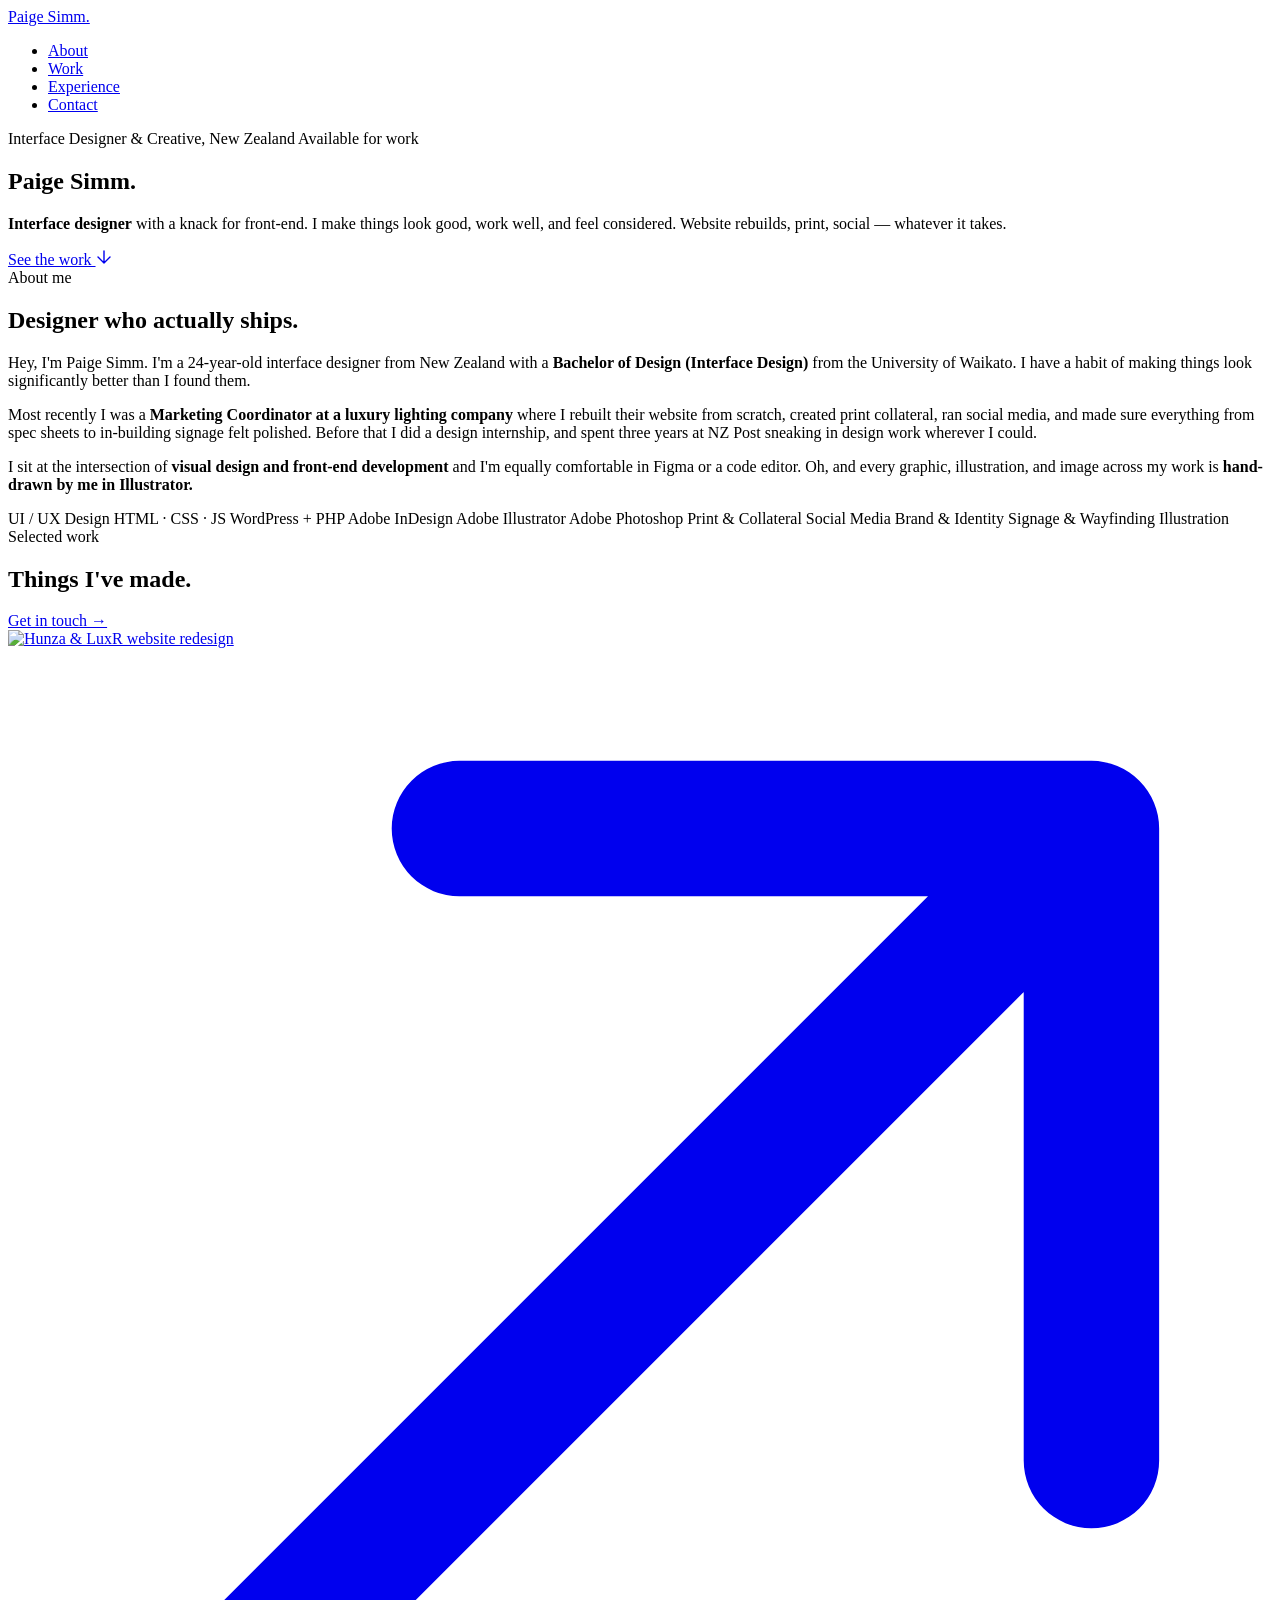
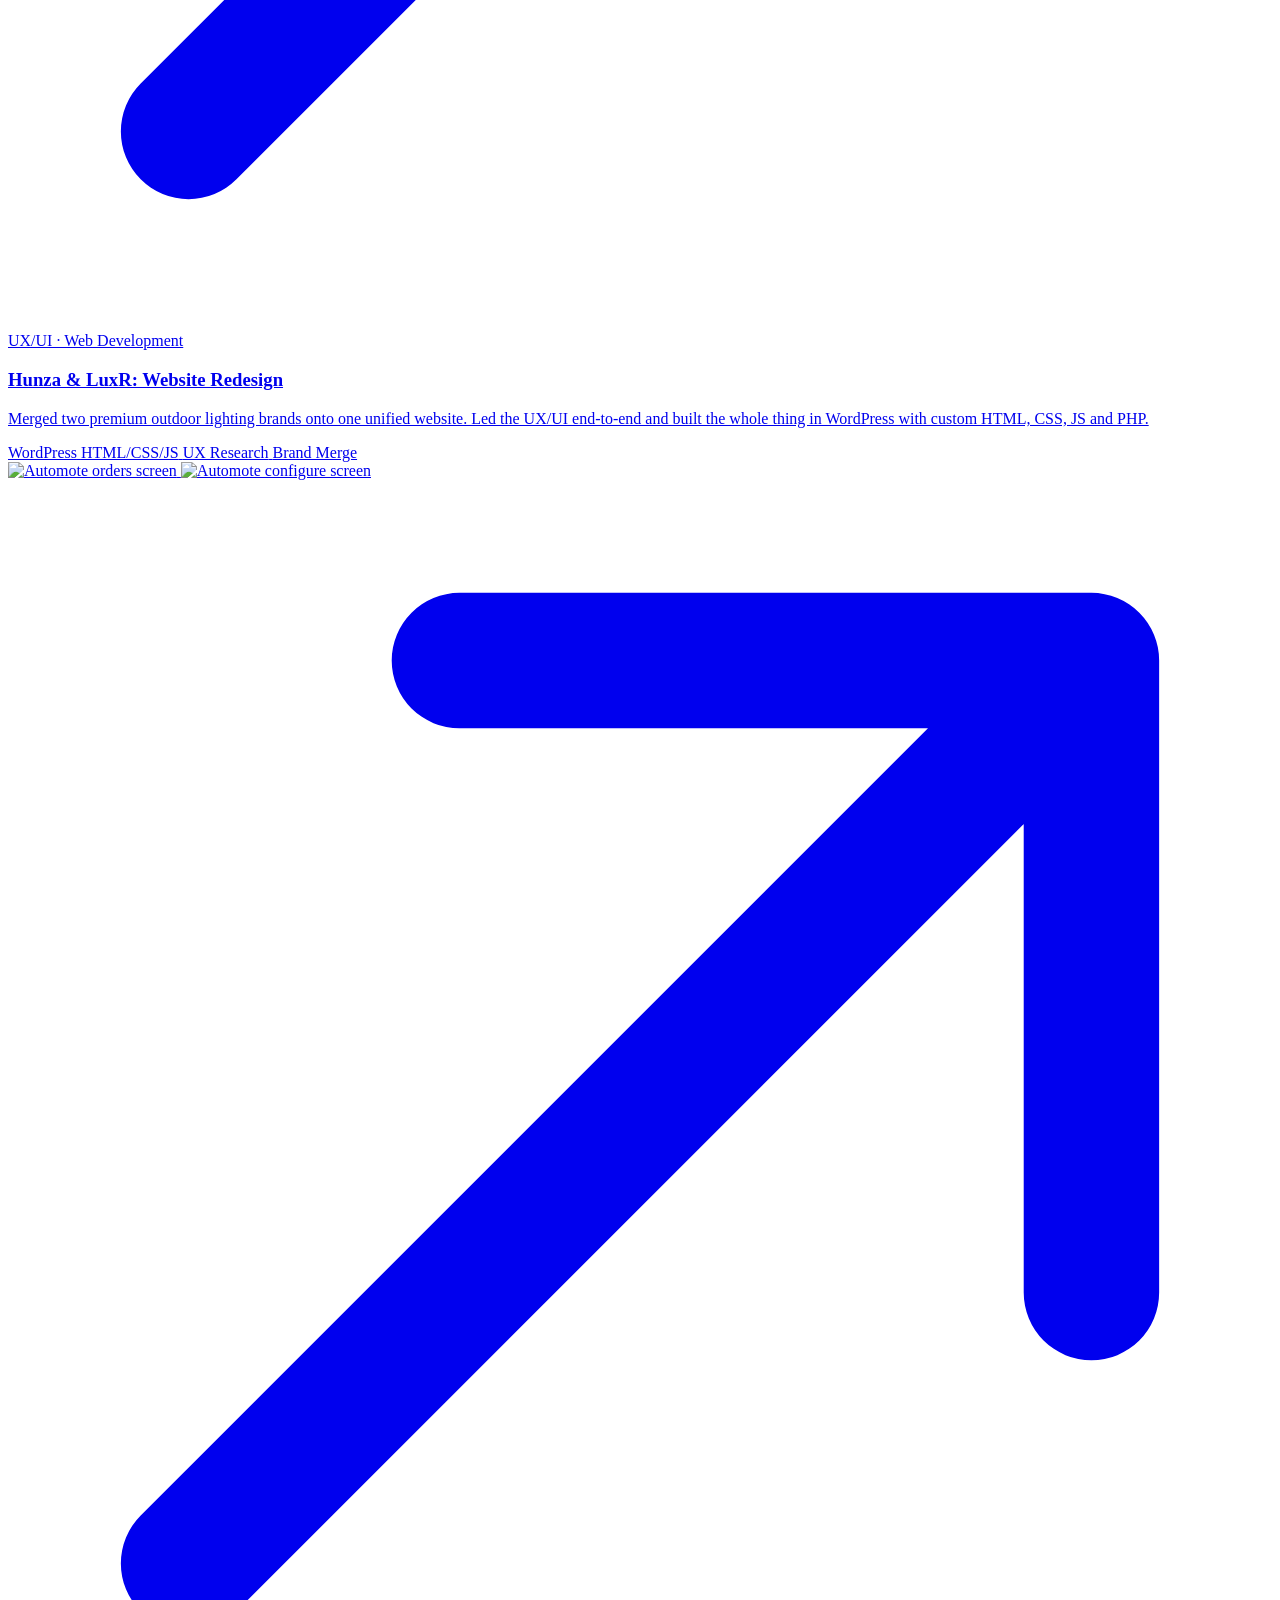
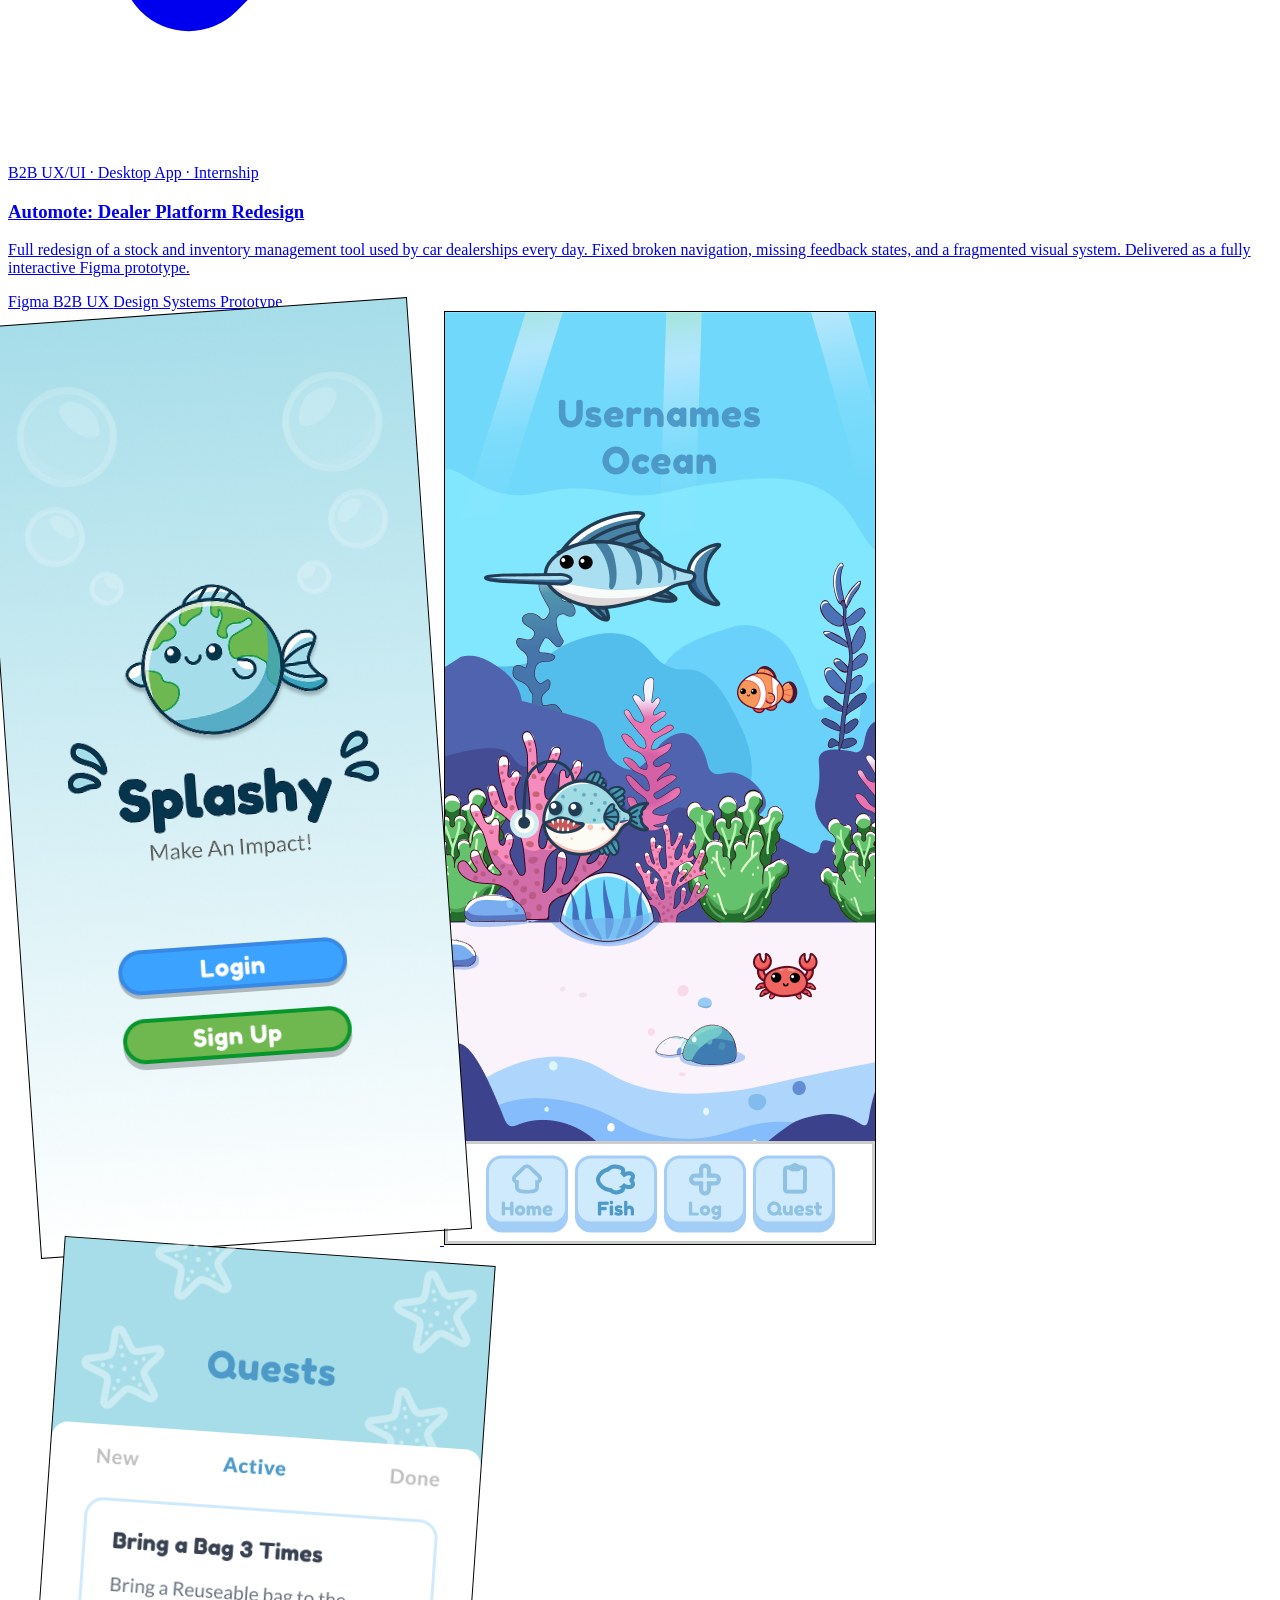
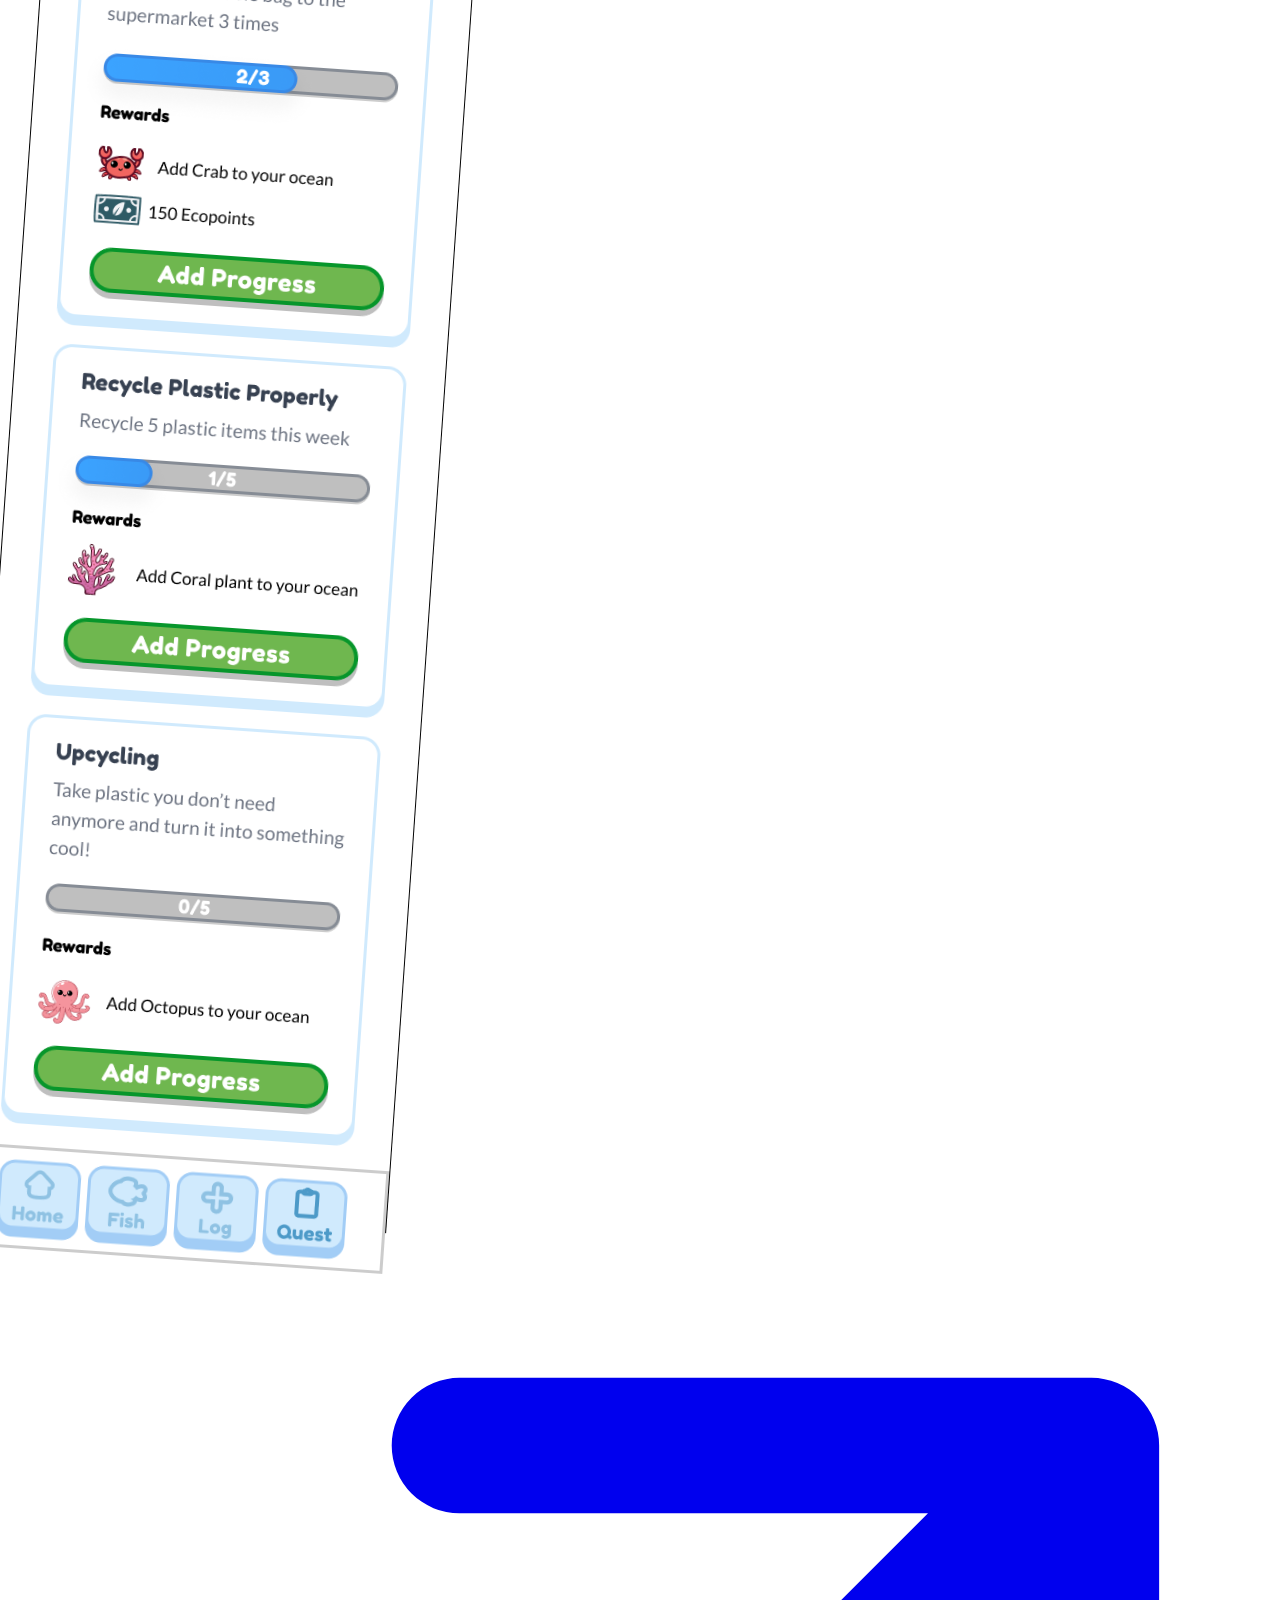
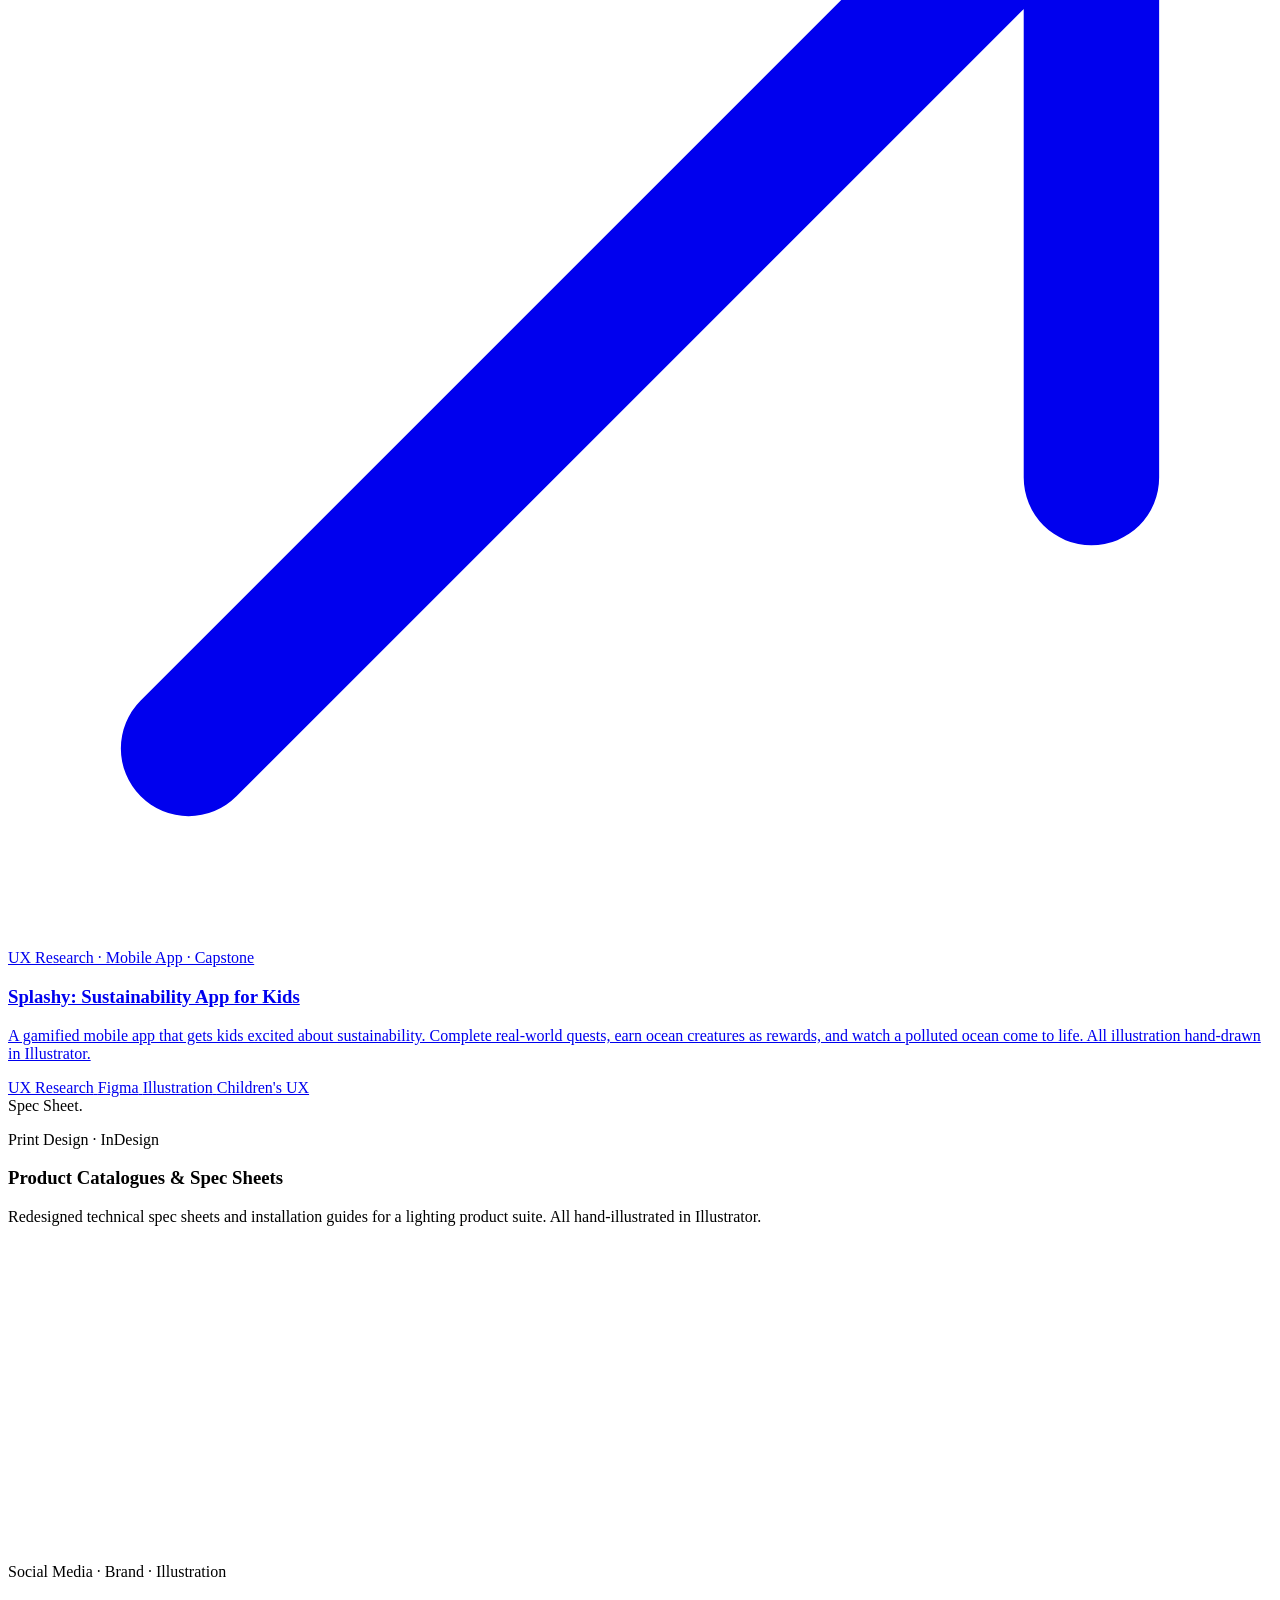
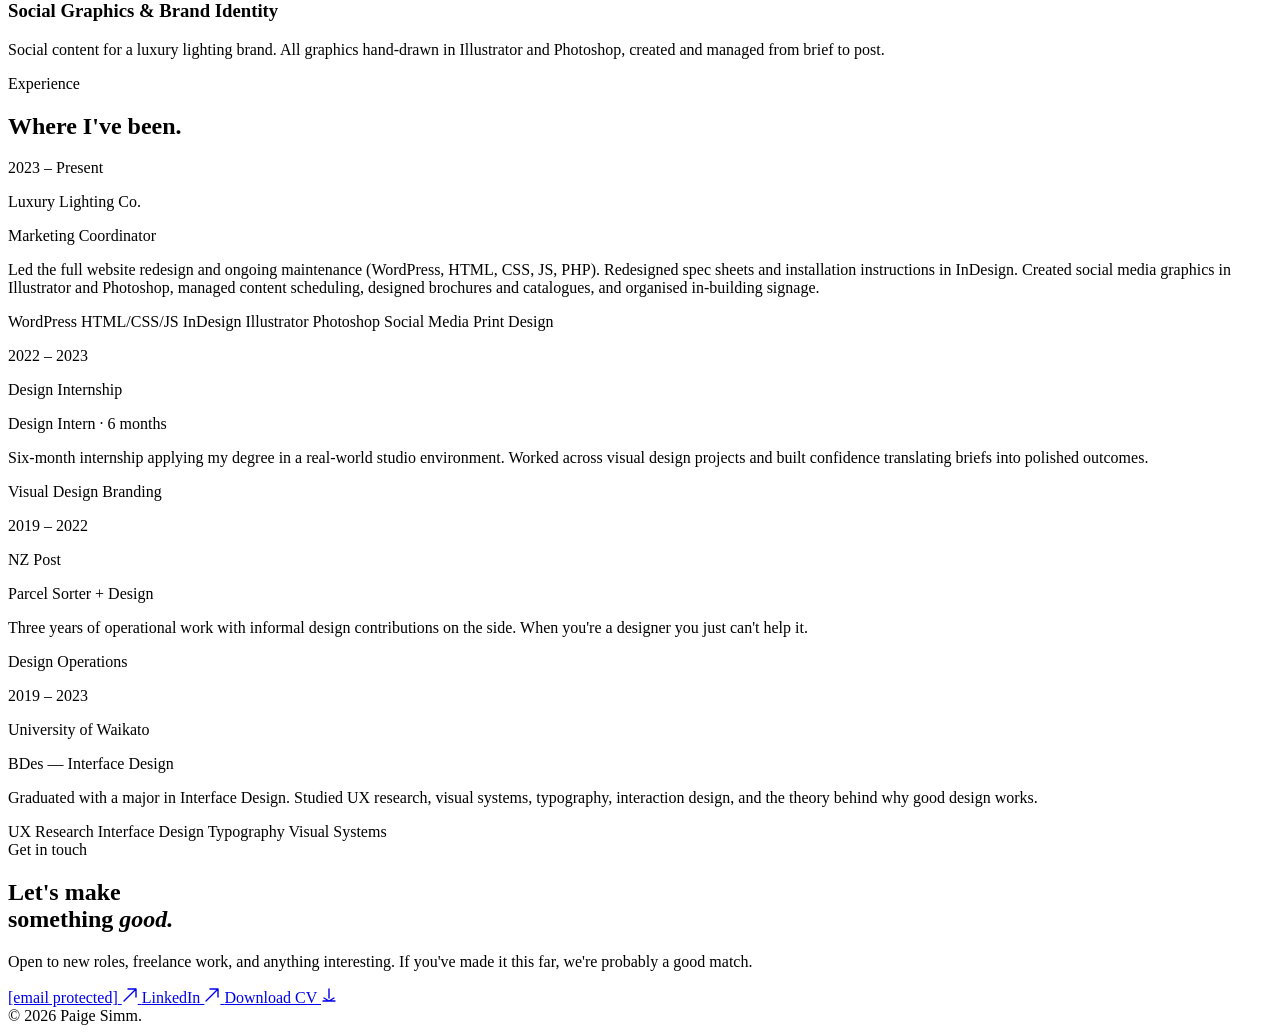
==== index.html @ 26c5d68f "Update index.html" ====
<!DOCTYPE html>
<html lang="en">
<head>
  <meta charset="UTF-8" />
  <meta name="viewport" content="width=device-width, initial-scale=1.0"/>
  <title>Paige Simm — Interface Designer</title>
  <link rel="preconnect" href="https://fonts.googleapis.com">
  <link rel="preconnect" href="https://fonts.gstatic.com" crossorigin>
  <link href="https://fonts.googleapis.com/css2?family=DM+Serif+Display:ital@0;1&family=DM+Sans:ital,opsz,wght@0,9..40,300;0,9..40,400;0,9..40,500;1,9..40,300&display=swap" rel="stylesheet">
  <link rel="stylesheet" href="style.css">
</head>
<body>

  <!-- Nav -->
  <nav>
    <a href="#hero" class="nav-logo">Paige Simm.</a>
    <ul class="nav-links">
      <li><a href="#about">About</a></li>
      <li><a href="#work">Work</a></li>
      <li><a href="#experience">Experience</a></li>
      <li><a href="#contact">Contact</a></li>
    </ul>
  </nav>

  <!-- Hero -->
  <section id="hero">
    <div class="hero-top">
      <span class="hero-tag">Interface Designer &amp; Creative, New Zealand</span>
      <span class="hero-available">
        <span class="dot-pulse"></span>
        Available for work
      </span>
    </div>

    <div class="hero-main">
      <h1 class="hero-name">
        <span class="hero-name-line">Paige</span>
        <span class="hero-name-line">Simm.</span>
      </h1>
      <div class="hero-bottom">
        <p class="hero-role">
          <strong>Interface designer</strong> with a knack for front-end. I make things look good, work well, and feel considered. Website rebuilds, print, social — whatever it takes.
        </p>
        <a href="#work" class="hero-scroll">
          See the work
          <svg width="16" height="16" viewBox="0 0 16 16" fill="none">
            <path d="M8 2v12M2 8l6 6 6-6" stroke="currentColor" stroke-width="1.4" stroke-linecap="round" stroke-linejoin="round"/>
          </svg>
        </a>
      </div>
    </div>
  </section>

  <!-- About -->
  <section id="about">
    <div class="about-left reveal">
      <span class="section-label">About me</span>
      <h2 class="section-heading">Designer who actually ships.</h2>
    </div>
    <div class="about-body reveal">
      <p>Hey, I'm Paige Simm. I'm a 24-year-old interface designer from New Zealand with a <strong>Bachelor of Design (Interface Design)</strong> from the University of Waikato. I have a habit of making things look significantly better than I found them.</p>
      <p>Most recently I was a <strong>Marketing Coordinator at a luxury lighting company</strong> where I rebuilt their website from scratch, created print collateral, ran social media, and made sure everything from spec sheets to in-building signage felt polished. Before that I did a design internship, and spent three years at NZ Post sneaking in design work wherever I could.</p>
      <p>I sit at the intersection of <strong>visual design and front-end development</strong> and I'm equally comfortable in Figma or a code editor. Oh, and every graphic, illustration, and image across my work is <strong>hand-drawn by me in Illustrator.</strong></p>
      <div class="skills-grid">
        <span class="skill-tag">UI / UX Design</span>
        <span class="skill-tag">HTML · CSS · JS</span>
        <span class="skill-tag">WordPress + PHP</span>
        <span class="skill-tag">Adobe InDesign</span>
        <span class="skill-tag">Adobe Illustrator</span>
        <span class="skill-tag">Adobe Photoshop</span>
        <span class="skill-tag">Print & Collateral</span>
        <span class="skill-tag">Social Media</span>
        <span class="skill-tag">Brand & Identity</span>
        <span class="skill-tag">Signage & Wayfinding</span>
        <span class="skill-tag">Illustration</span>
      </div>
    </div>
  </section>

  <!-- Work -->
  <section id="work">
    <div class="work-header">
      <div>
        <span class="section-label">Selected work</span>
        <h2 class="section-heading">Things I've made.</h2>
      </div>
      <a href="#contact" class="view-all">Get in touch →</a>
    </div>

    <div class="projects-grid">

      <!-- Hunza: image left, text right -->
      <a href="hunza-case-study.html" class="pcard pcard--wide">
        <div class="pcard-img">
          <img src="hunza-after.png" alt="Hunza & LuxR website redesign"/>
          <div class="pcard-overlay"><div class="pcard-arrow"><svg viewBox="0 0 14 14" fill="none" stroke="currentColor" stroke-width="1.5" stroke-linecap="round" stroke-linejoin="round"><path d="M2 12L12 2M12 2H5M12 2v7"/></svg></div></div>
        </div>
        <div class="pcard-body">
          <div>
            <p class="pcard-cat">UX/UI · Web Development</p>
            <h3 class="pcard-title">Hunza & LuxR: Website Redesign</h3>
            <p class="pcard-desc">Merged two premium outdoor lighting brands onto one unified website. Led the UX/UI end-to-end and built the whole thing in WordPress with custom HTML, CSS, JS and PHP.</p>
          </div>
          <div class="pcard-tags">
            <span class="pcard-tag">WordPress</span>
            <span class="pcard-tag">HTML/CSS/JS</span>
            <span class="pcard-tag">UX Research</span>
            <span class="pcard-tag">Brand Merge</span>
          </div>
        </div>
      </a>

      <!-- Automote: image left, text right -->
      <a href="automote-case-study.html" class="pcard pcard--wide">
        <div class="pcard-img automote-screens">
          <img src="orders 1 -1.png" alt="Automote orders screen" class="automote-img automote-img--main"/>
          <img src="edit trim level.png" alt="Automote configure screen" class="automote-img automote-img--secondary"/>
          <div class="pcard-overlay"><div class="pcard-arrow"><svg viewBox="0 0 14 14" fill="none" stroke="currentColor" stroke-width="1.5" stroke-linecap="round" stroke-linejoin="round"><path d="M2 12L12 2M12 2H5M12 2v7"/></svg></div></div>
        </div>
        <div class="pcard-body">
          <div>
            <p class="pcard-cat">B2B UX/UI · Desktop App · Internship</p>
            <h3 class="pcard-title">Automote: Dealer Platform Redesign</h3>
            <p class="pcard-desc">Full redesign of a stock and inventory management tool used by car dealerships every day. Fixed broken navigation, missing feedback states, and a fragmented visual system. Delivered as a fully interactive Figma prototype.</p>
          </div>
          <div class="pcard-tags">
            <span class="pcard-tag">Figma</span>
            <span class="pcard-tag">B2B UX</span>
            <span class="pcard-tag">Design Systems</span>
            <span class="pcard-tag">Prototype</span>
          </div>
        </div>
      </a>

      <!-- Splashy: image left, text right -->
      <a href="splashy-case-study.html" class="pcard pcard--wide">
        <div class="pcard-img pcard-img--dark">
          <div class="splashy-phones">
            <img src="splash screen.png" alt="Splashy splash screen" style="transform:rotate(-4deg)"/>
            <img src="fish.png" alt="Splashy ocean"/>
            <img src="quests active good.png" alt="Splashy quests" style="transform:rotate(4deg)"/>
          </div>
          <div class="pcard-overlay"><div class="pcard-arrow"><svg viewBox="0 0 14 14" fill="none" stroke="currentColor" stroke-width="1.5" stroke-linecap="round" stroke-linejoin="round"><path d="M2 12L12 2M12 2H5M12 2v7"/></svg></div></div>
        </div>
        <div class="pcard-body">
          <div>
            <p class="pcard-cat">UX Research · Mobile App · Capstone</p>
            <h3 class="pcard-title">Splashy: Sustainability App for Kids</h3>
            <p class="pcard-desc">A gamified mobile app that gets kids excited about sustainability. Complete real-world quests, earn ocean creatures as rewards, and watch a polluted ocean come to life. All illustration hand-drawn in Illustrator.</p>
          </div>
          <div class="pcard-tags">
            <span class="pcard-tag">UX Research</span>
            <span class="pcard-tag">Figma</span>
            <span class="pcard-tag">Illustration</span>
            <span class="pcard-tag">Children's UX</span>
          </div>
        </div>
      </a>

      <!-- Small cards row -->
      <div class="pcard pcard--small">
        <div class="pcard-img pcard-img--print">
          <span class="pcard-placeholder-text">Spec Sheet.</span>
        </div>
        <div class="pcard-body pcard-body--small">
          <p class="pcard-cat">Print Design · InDesign</p>
          <h3 class="pcard-title">Product Catalogues & Spec Sheets</h3>
          <p class="pcard-desc">Redesigned technical spec sheets and installation guides for a lighting product suite. All hand-illustrated in Illustrator.</p>
        </div>
      </div>

      <div class="pcard pcard--small">
        <div class="pcard-img pcard-img--social">
          <div class="social-bars">
            <div style="height:35px"></div><div style="height:55px"></div>
            <div style="height:45px"></div><div style="height:70px"></div>
            <div style="height:40px"></div><div style="height:60px"></div>
          </div>
        </div>
        <div class="pcard-body pcard-body--small">
          <p class="pcard-cat">Social Media · Brand · Illustration</p>
          <h3 class="pcard-title">Social Graphics & Brand Identity</h3>
          <p class="pcard-desc">Social content for a luxury lighting brand. All graphics hand-drawn in Illustrator and Photoshop, created and managed from brief to post.</p>
        </div>
      </div>

    </div>
  </section>

    <!-- Experience -->
  <section id="experience">
    <div class="exp-heading-col reveal">
      <span class="section-label">Experience</span>
      <h2 class="section-heading">Where I've been.</h2>
    </div>

    <div class="exp-list">

      <div class="exp-item reveal">
        <div class="exp-meta">
          <p class="exp-date">2023 – Present</p>
          <p class="exp-company">Luxury Lighting Co.</p>
          <p class="exp-role">Marketing Coordinator</p>
        </div>
        <div>
          <p class="exp-desc">Led the full website redesign and ongoing maintenance (WordPress, HTML, CSS, JS, PHP). Redesigned spec sheets and installation instructions in InDesign. Created social media graphics in Illustrator and Photoshop, managed content scheduling, designed brochures and catalogues, and organised in-building signage.</p>
          <div class="exp-tags">
            <span class="exp-tag">WordPress</span>
            <span class="exp-tag">HTML/CSS/JS</span>
            <span class="exp-tag">InDesign</span>
            <span class="exp-tag">Illustrator</span>
            <span class="exp-tag">Photoshop</span>
            <span class="exp-tag">Social Media</span>
            <span class="exp-tag">Print Design</span>
          </div>
        </div>
      </div>

      <div class="exp-item reveal">
        <div class="exp-meta">
          <p class="exp-date">2022 – 2023</p>
          <p class="exp-company">Design Internship</p>
          <p class="exp-role">Design Intern · 6 months</p>
        </div>
        <div>
          <p class="exp-desc">Six-month internship applying my degree in a real-world studio environment. Worked across visual design projects and built confidence translating briefs into polished outcomes.</p>
          <div class="exp-tags">
            <span class="exp-tag">Visual Design</span>
            <span class="exp-tag">Branding</span>
          </div>
        </div>
      </div>

      <div class="exp-item reveal">
        <div class="exp-meta">
          <p class="exp-date">2019 – 2022</p>
          <p class="exp-company">NZ Post</p>
          <p class="exp-role">Parcel Sorter + Design</p>
        </div>
        <div>
          <p class="exp-desc">Three years of operational work with informal design contributions on the side. When you're a designer you just can't help it.</p>
          <div class="exp-tags">
            <span class="exp-tag">Design</span>
            <span class="exp-tag">Operations</span>
          </div>
        </div>
      </div>

      <div class="exp-item reveal">
        <div class="exp-meta">
          <p class="exp-date">2019 – 2023</p>
          <p class="exp-company">University of Waikato</p>
          <p class="exp-role">BDes — Interface Design</p>
        </div>
        <div>
          <p class="exp-desc">Graduated with a major in Interface Design. Studied UX research, visual systems, typography, interaction design, and the theory behind why good design works.</p>
          <div class="exp-tags">
            <span class="exp-tag">UX Research</span>
            <span class="exp-tag">Interface Design</span>
            <span class="exp-tag">Typography</span>
            <span class="exp-tag">Visual Systems</span>
          </div>
        </div>
      </div>

    </div>
  </section>

  <!-- Contact -->
  <section id="contact">
    <div class="contact-left reveal">
      <span class="section-label">Get in touch</span>
      <h2 class="contact-heading">Let's make<br>something <em>good.</em></h2>
    </div>
    <div class="contact-right reveal">
      <p class="contact-sub">Open to new roles, freelance work, and anything interesting. If you've made it this far, we're probably a good match.</p>
      <div class="contact-links">
        <a href="/cdn-cgi/l/email-protection#7c14191010133c0c1d151b1918190f151b12521f13521206" class="contact-link">
          <span class="__cf_email__" data-cfemail="620a070e0e0d2212030b05070607110b050c4c010d4c0c18">[email&#160;protected]</span>
          <svg width="16" height="16" viewBox="0 0 16 16" fill="none" stroke="currentColor" stroke-width="1.4" stroke-linecap="round" stroke-linejoin="round">
            <path d="M2 14L14 2M14 2H6M14 2v8"/>
          </svg>
        </a>
        <a href="https://linkedin.com/in/paigesimm" target="_blank" rel="noopener" class="contact-link">
          LinkedIn
          <svg width="16" height="16" viewBox="0 0 16 16" fill="none" stroke="currentColor" stroke-width="1.4" stroke-linecap="round" stroke-linejoin="round">
            <path d="M2 14L14 2M14 2H6M14 2v8"/>
          </svg>
        </a>
        <a href="#" class="contact-link">
          Download CV
          <svg width="16" height="16" viewBox="0 0 16 16" fill="none" stroke="currentColor" stroke-width="1.4" stroke-linecap="round" stroke-linejoin="round">
            <path d="M8 2v9M3 11l5 3 5-3M2 14h12"/>
          </svg>
        </a>
      </div>
    </div>
  </section>

  <!-- Footer -->
  <footer>
    <span>© 2026 Paige Simm.
---- style.css ----
<!DOCTYPE html>
<html lang="en">
<head>
  <meta charset="UTF-8" />
  <meta name="viewport" content="width=device-width, initial-scale=1.0"/>
  <title>Paige Simm — Interface Designer</title>
  <link rel="preconnect" href="https://fonts.googleapis.com">
  <link rel="preconnect" href="https://fonts.gstatic.com" crossorigin>
  <link href="https://fonts.googleapis.com/css2?family=DM+Serif+Display:ital@0;1&family=DM+Sans:ital,opsz,wght@0,9..40,300;0,9..40,400;0,9..40,500;1,9..40,300&display=swap" rel="stylesheet">
  <link rel="stylesheet" href="style.css">
</head>
<body>

  <!-- Nav -->
  <nav>
    <a href="#hero" class="nav-logo">Paige Simm.</a>
    <ul class="nav-links">
      <li><a href="#about">About</a></li>
      <li><a href="#work">Work</a></li>
      <li><a href="#experience">Experience</a></li>
      <li><a href="#contact">Contact</a></li>
    </ul>
  </nav>

  <!-- Hero -->
  <section id="hero">
    <div class="hero-top">
      <span class="hero-tag">Interface Designer &amp; Creative, New Zealand</span>
      <span class="hero-available">
        <span class="dot-pulse"></span>
        Available for work
      </span>
    </div>

    <div class="hero-main">
      <h1 class="hero-name">
        <span class="hero-name-line">Paige</span>
        <span class="hero-name-line">Simm.</span>
      </h1>
      <div class="hero-bottom">
        <p class="hero-role">
          <strong>Interface designer</strong> with a knack for front-end. I make things look good, work well, and feel considered. Website rebuilds, print, social — whatever it takes.
        </p>
        <a href="#work" class="hero-scroll">
          See the work
          <svg width="16" height="16" viewBox="0 0 16 16" fill="none">
            <path d="M8 2v12M2 8l6 6 6-6" stroke="currentColor" stroke-width="1.4" stroke-linecap="round" stroke-linejoin="round"/>
          </svg>
        </a>
      </div>
    </div>
  </section>

  <!-- Marquee -->
  <div class="marquee-wrap" aria-hidden="true">
    <div class="marquee-track">
      <span class="marquee-item"><strong>Interface Design</strong> <span class="marquee-sep"></span></span>
      <span class="marquee-item"><strong>Web Development</strong> <span class="marquee-sep"></span></span>
      <span class="marquee-item"><strong>Brand Identity</strong> <span class="marquee-sep"></span></span>
      <span class="marquee-item">WordPress <span class="marquee-sep"></span></span>
      <span class="marquee-item">InDesign <span class="marquee-sep"></span></span>
      <span class="marquee-item">Illustrator <span class="marquee-sep"></span></span>
      <span class="marquee-item"><strong>Social Media</strong> <span class="marquee-sep"></span></span>
      <span class="marquee-item">Print Design <span class="marquee-sep"></span></span>
      <span class="marquee-item"><strong>HTML · CSS · JS</strong> <span class="marquee-sep"></span></span>
      <span class="marquee-item">University of Waikato <span class="marquee-sep"></span></span>
      <!-- duplicate -->
      <span class="marquee-item"><strong>Interface Design</strong> <span class="marquee-sep"></span></span>
      <span class="marquee-item"><strong>Web Development</strong> <span class="marquee-sep"></span></span>
      <span class="marquee-item"><strong>Brand Identity</strong> <span class="marquee-sep"></span></span>
      <span class="marquee-item">WordPress <span class="marquee-sep"></span></span>
      <span class="marquee-item">InDesign <span class="marquee-sep"></span></span>
      <span class="marquee-item">Illustrator <span class="marquee-sep"></span></span>
      <span class="marquee-item"><strong>Social Media</strong> <span class="marquee-sep"></span></span>
      <span class="marquee-item">Print Design <span class="marquee-sep"></span></span>
      <span class="marquee-item"><strong>HTML · CSS · JS</strong> <span class="marquee-sep"></span></span>
      <span class="marquee-item">University of Waikato <span class="marquee-sep"></span></span>
    </div>
  </div>

  <!-- About -->
  <section id="about">
    <div class="about-left reveal">
      <span class="section-label">About me</span>
      <h2 class="section-heading">Designer who actually ships.</h2>
    </div>
    <div class="about-body reveal">
      <p>Hey, I'm Paige Simm. I'm a 24-year-old interface designer from New Zealand with a <strong>Bachelor of Design (Interface Design)</strong> from the University of Waikato. I have a habit of making things look significantly better than I found them.</p>
      <p>Most recently I was a <strong>Marketing Coordinator at a luxury lighting company</strong> where I rebuilt their website from scratch, created print collateral, ran social media, and made sure everything from spec sheets to in-building signage felt polished. Before that I did a design internship, and spent three years at NZ Post sneaking in design work wherever I could.</p>
      <p>I sit at the intersection of <strong>visual design and front-end development</strong> and I'm equally comfortable in Figma or a code editor. Oh, and every graphic, illustration, and image across my work is <strong>hand-drawn by me in Illustrator.</strong></p>
      <div class="skills-grid">
        <span class="skill-tag">UI / UX Design</span>
        <span class="skill-tag">HTML · CSS · JS</span>
        <span class="skill-tag">WordPress + PHP</span>
        <span class="skill-tag">Adobe InDesign</span>
        <span class="skill-tag">Adobe Illustrator</span>
        <span class="skill-tag">Adobe Photoshop</span>
        <span class="skill-tag">Print & Collateral</span>
        <span class="skill-tag">Social Media</span>
        <span class="skill-tag">Brand & Identity</span>
        <span class="skill-tag">Signage & Wayfinding</span>
        <span class="skill-tag">Illustration</span>
      </div>
    </div>
  </section>

  <!-- Work -->
  <section id="work">
    <div class="work-header">
      <div>
        <span class="section-label">Selected work</span>
        <h2 class="section-heading">Things I've made.</h2>
      </div>
      <a href="#contact" class="view-all">Get in touch →</a>
    </div>

    <div class="projects-grid">

      <!-- Hunza: image left, text right -->
      <a href="hunza-case-study.html" class="pcard pcard--wide">
        <div class="pcard-img">
          <img src="1775772387453_image.png" alt="Hunza & LuxR website redesign"/>
          <div class="pcard-overlay"><div class="pcard-arrow"><svg viewBox="0 0 14 14" fill="none" stroke="currentColor" stroke-width="1.5" stroke-linecap="round" stroke-linejoin="round"><path d="M2 12L12 2M12 2H5M12 2v7"/></svg></div></div>
        </div>
        <div class="pcard-body">
          <div>
            <p class="pcard-cat">UX/UI · Web Development</p>
            <h3 class="pcard-title">Hunza & LuxR: Website Redesign</h3>
            <p class="pcard-desc">Merged two premium outdoor lighting brands onto one unified website. Led the UX/UI end-to-end and built the whole thing in WordPress with custom HTML, CSS, JS and PHP.</p>
          </div>
          <div class="pcard-tags">
            <span class="pcard-tag">WordPress</span>
            <span class="pcard-tag">HTML/CSS/JS</span>
            <span class="pcard-tag">UX Research</span>
            <span class="pcard-tag">Brand Merge</span>
          </div>
        </div>
      </a>

      <!-- Automote: image left, text right -->
      <a href="automote-case-study.html" class="pcard pcard--wide">
        <div class="pcard-img">
          <img src="automote-orders.png" alt="Automote dealer platform"/>
          <div class="pcard-overlay"><div class="pcard-arrow"><svg viewBox="0 0 14 14" fill="none" stroke="currentColor" stroke-width="1.5" stroke-linecap="round" stroke-linejoin="round"><path d="M2 12L12 2M12 2H5M12 2v7"/></svg></div></div>
        </div>
        <div class="pcard-body">
          <div>
            <p class="pcard-cat">B2B UX/UI · Desktop App · Internship</p>
            <h3 class="pcard-title">Automote: Dealer Platform Redesign</h3>
            <p class="pcard-desc">Full redesign of a stock and inventory management tool used by car dealerships every day. Fixed broken navigation, missing feedback states, and a fragmented visual system. Delivered as a fully interactive Figma prototype.</p>
          </div>
          <div class="pcard-tags">
            <span class="pcard-tag">Figma</span>
            <span class="pcard-tag">B2B UX</span>
            <span class="pcard-tag">Design Systems</span>
            <span class="pcard-tag">Prototype</span>
          </div>
        </div>
      </a>

      <!-- Splashy: image left, text right -->
      <a href="splashy-case-study.html" class="pcard pcard--wide">
        <div class="pcard-img pcard-img--dark">
          <div class="splashy-phones">
            <img src="splash screen.png" alt="Splashy splash screen" style="transform:rotate(-4deg)"/>
            <img src="fish.png" alt="Splashy ocean"/>
            <img src="quests active good.png" alt="Splashy quests" style="transform:rotate(4deg)"/>
          </div>
          <div class="pcard-overlay"><div class="pcard-arrow"><svg viewBox="0 0 14 14" fill="none" stroke="currentColor" stroke-width="1.5" stroke-linecap="round" stroke-linejoin="round"><path d="M2 12L12 2M12 2H5M12 2v7"/></svg></div></div>
        </div>
        <div class="pcard-body">
          <div>
            <p class="pcard-cat">UX Research · Mobile App · Capstone</p>
            <h3 class="pcard-title">Splashy: Sustainability App for Kids</h3>
            <p class="pcard-desc">A gamified mobile app that gets kids excited about sustainability. Complete real-world quests, earn ocean creatures as rewards, and watch a polluted ocean come to life. All illustration hand-drawn in Illustrator.</p>
          </div>
          <div class="pcard-tags">
            <span class="pcard-tag">UX Research</span>
            <span class="pcard-tag">Figma</span>
            <span class="pcard-tag">Illustration</span>
            <span class="pcard-tag">Children's UX</span>
          </div>
        </div>
      </a>

      <!-- Small cards row -->
      <div class="pcard pcard--small">
        <div class="pcard-img pcard-img--print">
          <span class="pcard-placeholder-text">Spec Sheet.</span>
        </div>
        <div class="pcard-body pcard-body--small">
          <p class="pcard-cat">Print Design · InDesign</p>
          <h3 class="pcard-title">Product Catalogues & Spec Sheets</h3>
          <p class="pcard-desc">Redesigned technical spec sheets and installation guides for a lighting product suite. All hand-illustrated in Illustrator.</p>
        </div>
      </div>

      <div class="pcard pcard--small">
        <div class="pcard-img pcard-img--social">
          <div class="social-bars">
            <div style="height:35px"></div><div style="height:55px"></div>
            <div style="height:45px"></div><div style="height:70px"></div>
            <div style="height:40px"></div><div style="height:60px"></div>
          </div>
        </div>
        <div class="pcard-body pcard-body--small">
          <p class="pcard-cat">Social Media · Brand · Illustration</p>
          <h3 class="pcard-title">Social Graphics & Brand Identity</h3>
          <p class="pcard-desc">Social content for a luxury lighting brand. All graphics hand-drawn in Illustrator and Photoshop, created and managed from brief to post.</p>
        </div>
      </div>

    </div>
  </section>

    <!-- Experience -->
  <section id="experience">
    <div class="exp-heading-col reveal">
      <span class="section-label">Experience</span>
      <h2 class="section-heading">Where I've been.</h2>
    </div>

    <div class="exp-list">

      <div class="exp-item reveal">
        <div class="exp-meta">
          <p class="exp-date">2023 – Present</p>
          <p class="exp-company">Luxury Lighting Co.</p>
          <p class="exp-role">Marketing Coordinator</p>
        </div>
        <div>
          <p class="exp-desc">Led the full website redesign and ongoing maintenance (WordPress, HTML, CSS, JS, PHP). Redesigned spec sheets and installation instructions in InDesign. Created social media graphics in Illustrator and Photoshop, managed content scheduling, designed brochures and catalogues, and organised in-building signage.</p>
          <div class="exp-tags">
            <span class="exp-tag">WordPress</span>
            <span class="exp-tag">HTML/CSS/JS</span>
            <span class="exp-tag">InDesign</span>
            <span class="exp-tag">Illustrator</span>
            <span class="exp-tag">Photoshop</span>
            <span class="exp-tag">Social Media</span>
            <span class="exp-tag">Print Design</span>
          </div>
        </div>
      </div>

      <div class="exp-item reveal">
        <div class="exp-meta">
          <p class="exp-date">2022 – 2023</p>
          <p class="exp-company">Design Internship</p>
          <p class="exp-role">Design Intern · 6 months</p>
        </div>
        <div>
          <p class="exp-desc">Six-month internship applying my degree in a real-world studio environment. Worked across visual design projects and built confidence translating briefs into polished outcomes.</p>
          <div class="exp-tags">
            <span class="exp-tag">Visual Design</span>
            <span class="exp-tag">Branding</span>
          </div>
        </div>
      </div>

      <div class="exp-item reveal">
        <div class="exp-meta">
          <p class="exp-date">2019 – 2022</p>
          <p class="exp-company">NZ Post</p>
          <p class="exp-role">Parcel Sorter + Design</p>
        </div>
        <div>
          <p class="exp-desc">Three years of operational work with informal design contributions on the side. When you're a designer you just can't help it.</p>
          <div class="exp-tags">
            <span class="exp-tag">Design</span>
            <span class="exp-tag">Operations</span>
          </div>
        </div>
      </div>

      <div class="exp-item reveal">
        <div class="exp-meta">
          <p class="exp-date">2019 – 2023</p>
          <p class="exp-company">University of Waikato</p>
          <p class="exp-role">BDes — Interface Design</p>
        </div>
        <div>
          <p class="exp-desc">Graduated with a major in Interface Design. Studied UX research, visual systems, typography, interaction design, and the theory behind why good design works.</p>
          <div class="exp-tags">
            <span class="exp-tag">UX Research</span>
            <span class="exp-tag">Interface Design</span>
            <span class="exp-tag">Typography</span>
            <span class="exp-tag">Visual Systems</span>
          </div>
        </div>
      </div>

    </div>
  </section>

  <!-- Contact -->
  <section id="contact">
    <div class="contact-left reveal">
      <span class="section-label">Get in touch</span>
      <h2 class="contact-heading">Let's make<br>something <em>good.</em></h2>
    </div>
    <div class="contact-right reveal">
      <p class="contact-sub">Open to new roles, freelance work, and anything interesting. If you've made it this far, we're probably a good match.</p>
      <div class="contact-links">
        <a href="/cdn-cgi/l/email-protection#7c14191010133c0c1d151b1918190f151b12521f13521206" class="contact-link">
          <span class="__cf_email__" data-cfemail="620a070e0e0d2212030b05070607110b050c4c010d4c0c18">[email&#160;protected]</span>
          <svg width="16" height="16" viewBox="0 0 16 16" fill="none" stroke="currentColor" stroke-width="1.4" stroke-linecap="round" stroke-linejoin="round">
            <path d="M2 14L14 2M14 2H6M14 2v8"/>
          </svg>
        </a>
        <a href="https://linkedin.com/in/paigesimm" target="_blank" rel="noopener" class="contact-link">
          LinkedIn
          <svg width="16" height="16" viewBox="0 0 16 16" fill="none" stroke="currentColor" stroke-width="1.4" stroke-linecap="round" stroke-linejoin="round">
            <path d="M2 14L14 2M14 2H6M14 2v8"/>
          </svg>
        </a>
        <a href="#" class="contact-link">
          Download CV
          <svg width="16" height="16" viewBox="0 0 16 16" fill="none" stroke="currentColor" stroke-width="1.4" stroke-linecap="round" stroke-linejoin="round">
            <path d="M8 2v9M3 11l5 3 5-3M2 14h12"/>
          </svg>
        </a>
      </div>
    </div>
  </section>

  <!-- Footer -->
  <footer>
    <span>© 2026 Paige Simm.
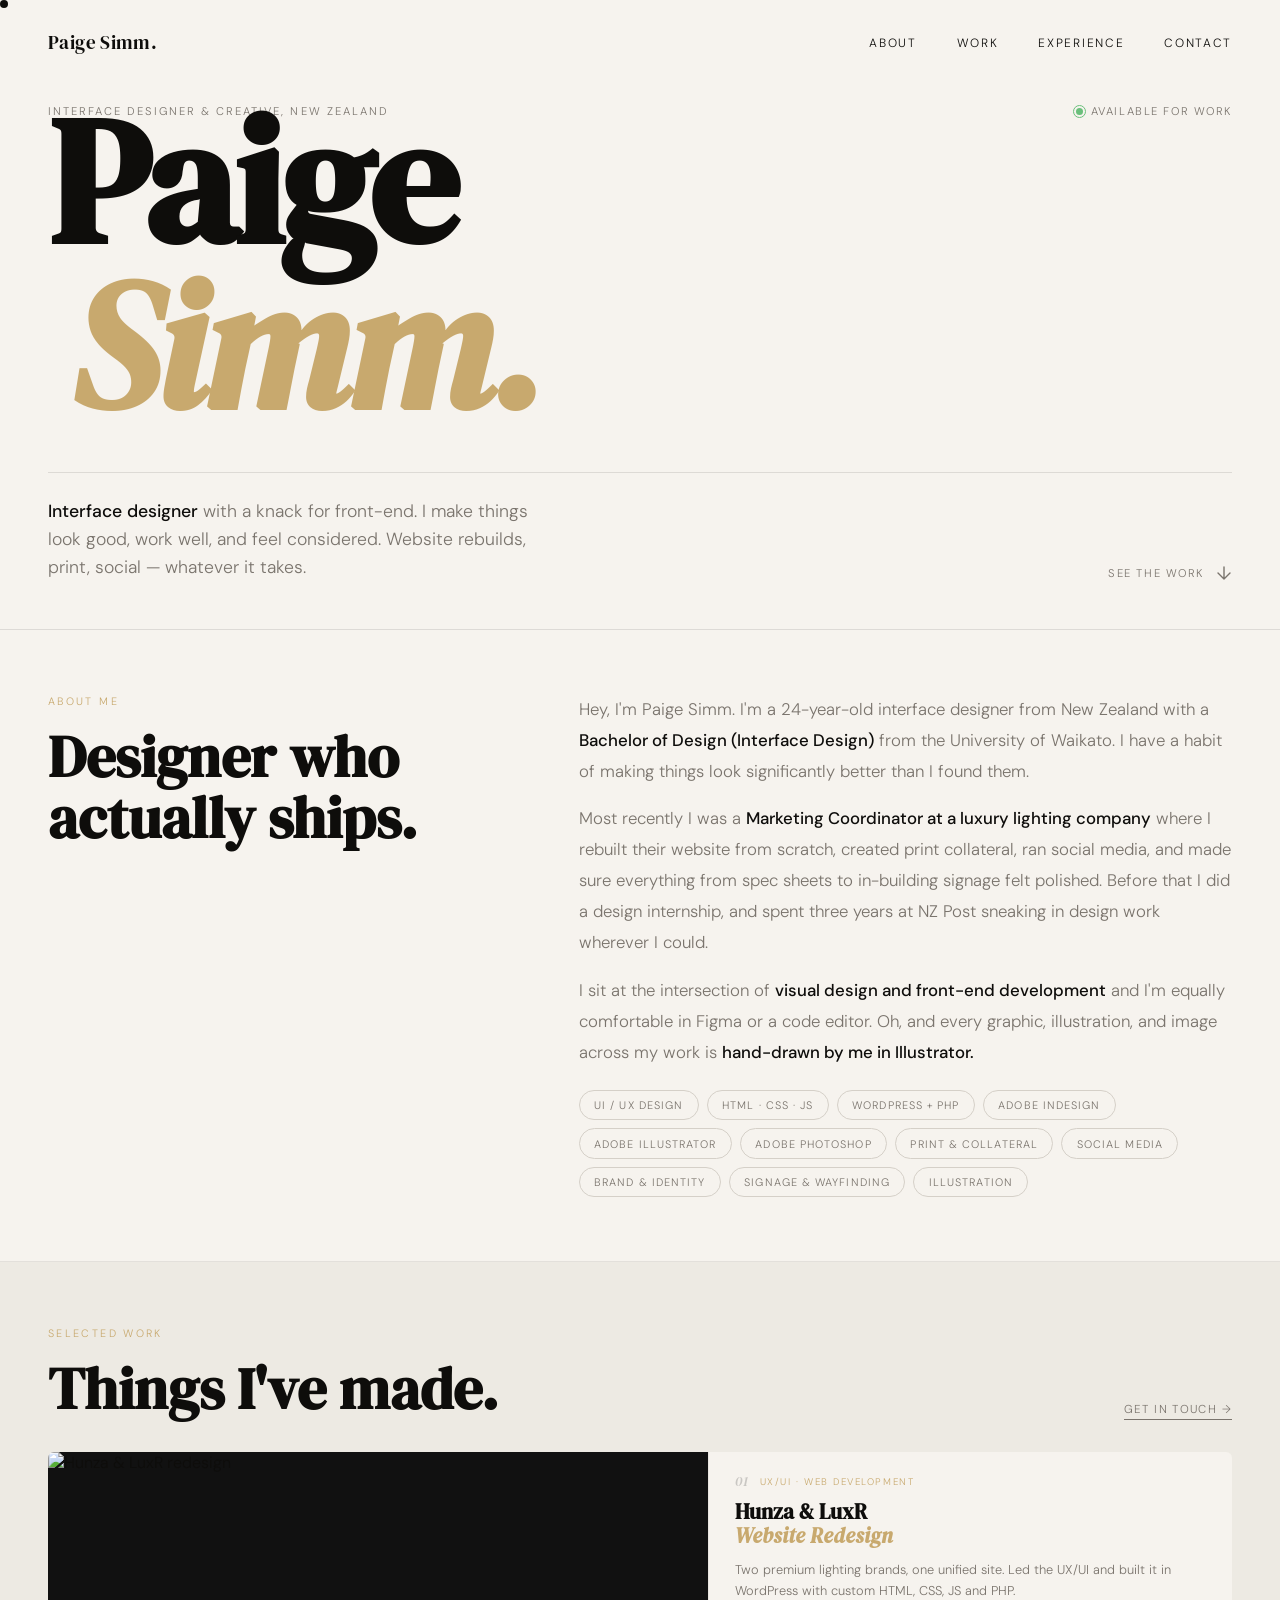
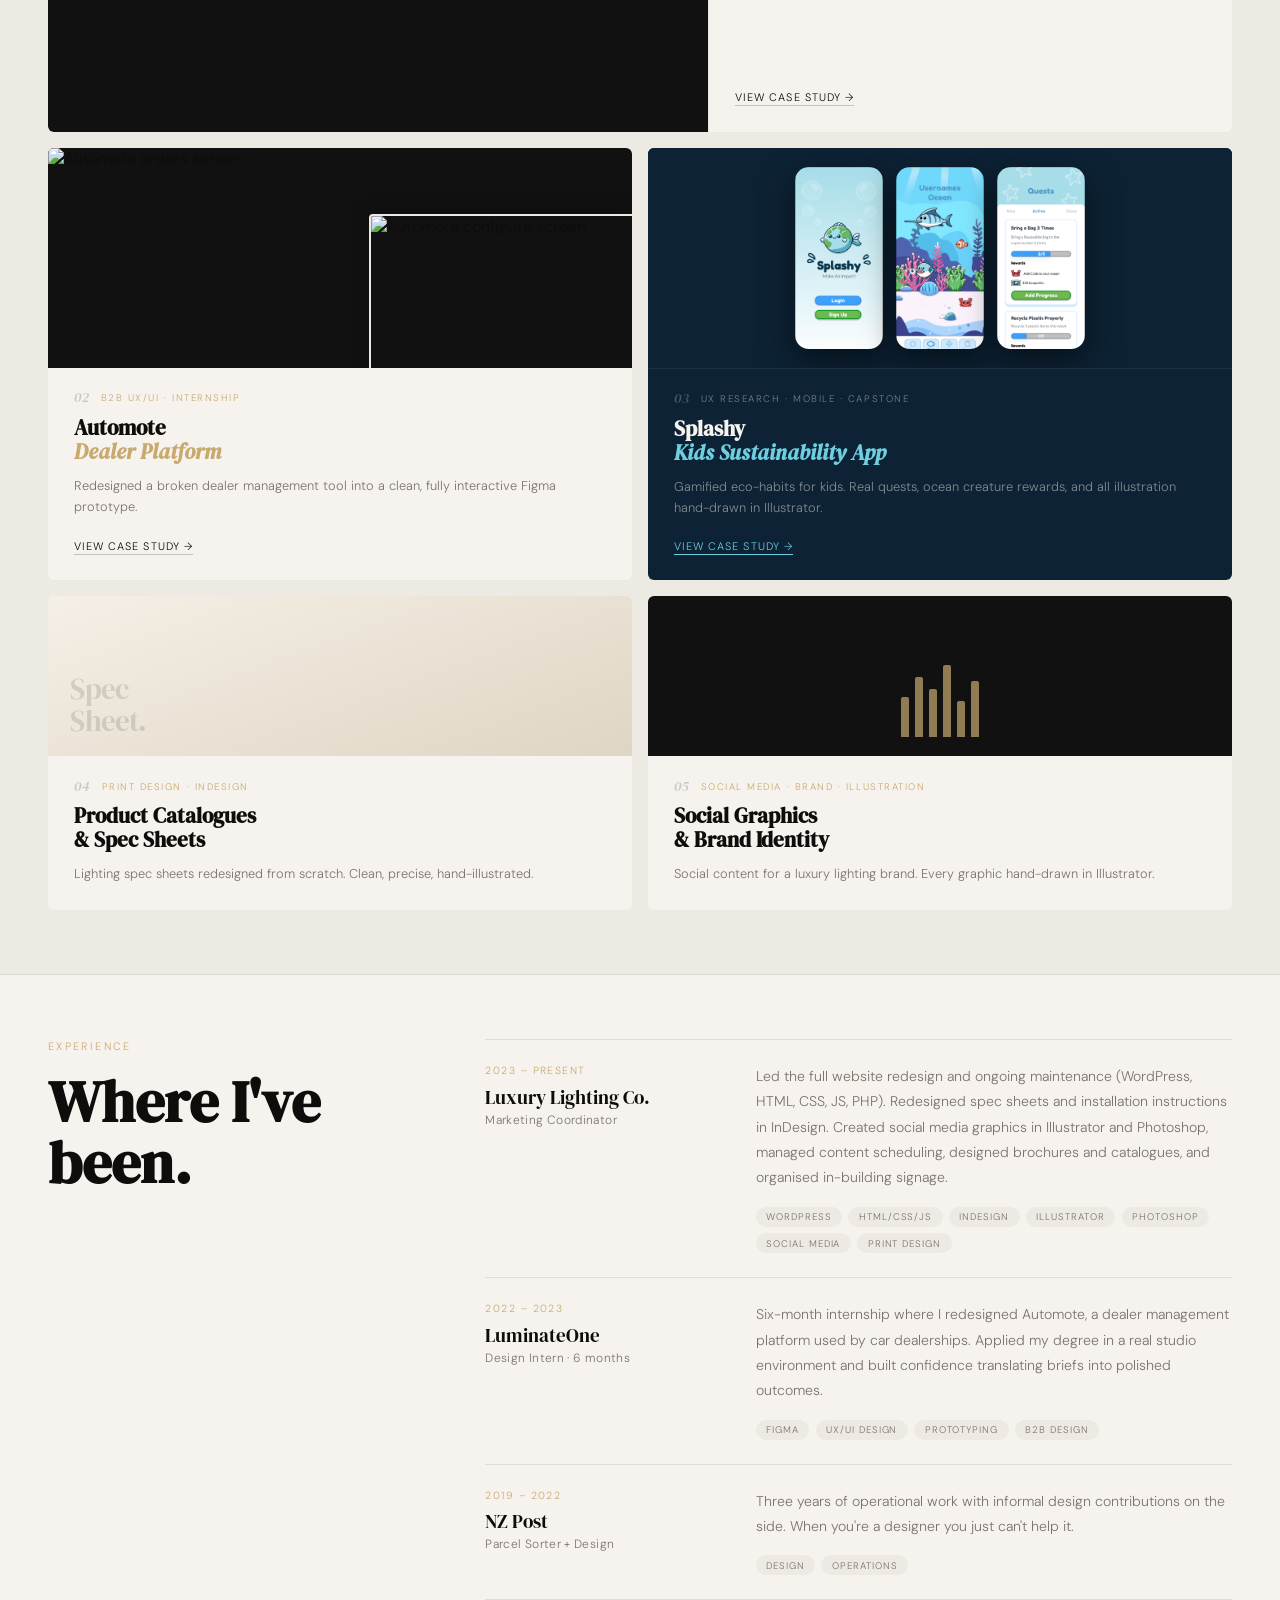
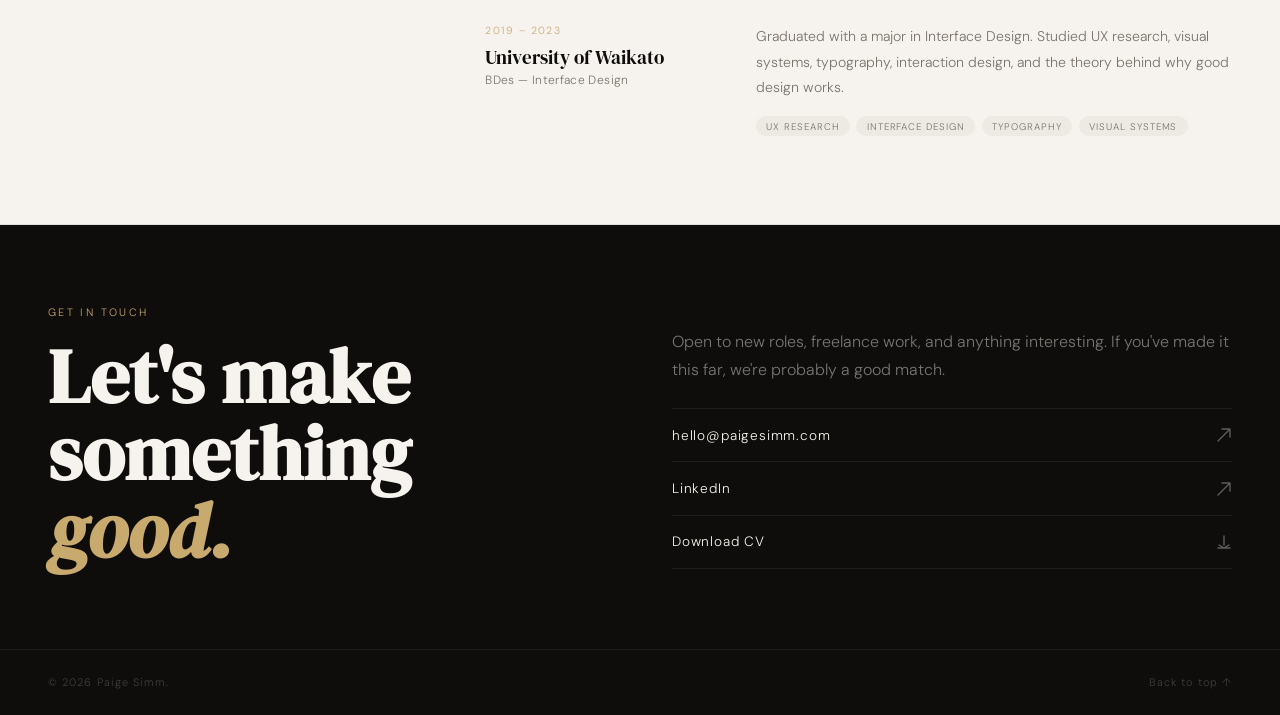
==== commit c0fcc346: "Update index.html" ====
--- a/index.html
+++ b/index.html
@@ -87,116 +87,109 @@
       <a href="#contact" class="view-all">Get in touch →</a>
     </div>
 
-    <div class="projects-grid">
-
-      <!-- Hunza: image left, text right -->
-      <a href="hunza-case-study.html" class="pcard pcard--wide">
-        <div class="pcard-img">
-          <img src="hunza-after.png" alt="Hunza & LuxR website redesign"/>
-          <div class="pcard-overlay"><div class="pcard-arrow"><svg viewBox="0 0 14 14" fill="none" stroke="currentColor" stroke-width="1.5" stroke-linecap="round" stroke-linejoin="round"><path d="M2 12L12 2M12 2H5M12 2v7"/></svg></div></div>
-        </div>
-        <div class="pcard-body">
-          <div>
-            <p class="pcard-cat">UX/UI · Web Development</p>
-            <h3 class="pcard-title">Hunza & LuxR: Website Redesign</h3>
-            <p class="pcard-desc">Merged two premium outdoor lighting brands onto one unified website. Led the UX/UI end-to-end and built the whole thing in WordPress with custom HTML, CSS, JS and PHP.</p>
-          </div>
-          <div class="pcard-tags">
-            <span class="pcard-tag">WordPress</span>
-            <span class="pcard-tag">HTML/CSS/JS</span>
-            <span class="pcard-tag">UX Research</span>
-            <span class="pcard-tag">Brand Merge</span>
-          </div>
+    <div class="work-grid">
+
+      <!-- Row 1: Hunza full width -->
+      <a href="hunza-case-study.html" class="wcard wcard--full">
+        <div class="wcard-img">
+          <img src="hunza-after.png" alt="Hunza & LuxR redesign"/>
+        </div>
+        <div class="wcard-text">
+          <div class="wcard-meta">
+            <span class="wcard-num">01</span>
+            <span class="wcard-cat">UX/UI · Web Development</span>
+          </div>
+          <h3 class="wcard-title">Hunza & LuxR<br><em>Website Redesign</em></h3>
+          <p class="wcard-desc">Two premium lighting brands, one unified site. Led the UX/UI and built it in WordPress with custom HTML, CSS, JS and PHP.</p>
+          <span class="wcard-link">View case study →</span>
         </div>
       </a>
 
-      <!-- Automote: image left, text right -->
-      <a href="automote-case-study.html" class="pcard pcard--wide">
-        <div class="pcard-img automote-screens">
-          <img src="orders 1 -1.png" alt="Automote orders screen" class="automote-img automote-img--main"/>
-          <img src="edit trim level.png" alt="Automote configure screen" class="automote-img automote-img--secondary"/>
-          <div class="pcard-overlay"><div class="pcard-arrow"><svg viewBox="0 0 14 14" fill="none" stroke="currentColor" stroke-width="1.5" stroke-linecap="round" stroke-linejoin="round"><path d="M2 12L12 2M12 2H5M12 2v7"/></svg></div></div>
-        </div>
-        <div class="pcard-body">
-          <div>
-            <p class="pcard-cat">B2B UX/UI · Desktop App · Internship</p>
-            <h3 class="pcard-title">Automote: Dealer Platform Redesign</h3>
-            <p class="pcard-desc">Full redesign of a stock and inventory management tool used by car dealerships every day. Fixed broken navigation, missing feedback states, and a fragmented visual system. Delivered as a fully interactive Figma prototype.</p>
-          </div>
-          <div class="pcard-tags">
-            <span class="pcard-tag">Figma</span>
-            <span class="pcard-tag">B2B UX</span>
-            <span class="pcard-tag">Design Systems</span>
-            <span class="pcard-tag">Prototype</span>
-          </div>
+      <!-- Row 2: Automote + Splashy side by side -->
+      <a href="automote-case-study.html" class="wcard wcard--half">
+        <div class="wcard-img">
+          <img src="orders 1 -1.png" alt="Automote orders screen"/>
+          <div class="wcard-img-secondary">
+            <img src="edit trim level.png" alt="Automote configure screen"/>
+          </div>
+        </div>
+        <div class="wcard-text">
+          <div class="wcard-meta">
+            <span class="wcard-num">02</span>
+            <span class="wcard-cat">B2B UX/UI · Internship</span>
+          </div>
+          <h3 class="wcard-title">Automote<br><em>Dealer Platform</em></h3>
+          <p class="wcard-desc">Redesigned a broken dealer management tool into a clean, fully interactive Figma prototype.</p>
+          <span class="wcard-link">View case study →</span>
         </div>
       </a>
 
-      <!-- Splashy: image left, text right -->
-      <a href="splashy-case-study.html" class="pcard pcard--wide">
-        <div class="pcard-img pcard-img--dark">
-          <div class="splashy-phones">
-            <img src="splash screen.png" alt="Splashy splash screen" style="transform:rotate(-4deg)"/>
-            <img src="fish.png" alt="Splashy ocean"/>
-            <img src="quests active good.png" alt="Splashy quests" style="transform:rotate(4deg)"/>
-          </div>
-          <div class="pcard-overlay"><div class="pcard-arrow"><svg viewBox="0 0 14 14" fill="none" stroke="currentColor" stroke-width="1.5" stroke-linecap="round" stroke-linejoin="round"><path d="M2 12L12 2M12 2H5M12 2v7"/></svg></div></div>
-        </div>
-        <div class="pcard-body">
-          <div>
-            <p class="pcard-cat">UX Research · Mobile App · Capstone</p>
-            <h3 class="pcard-title">Splashy: Sustainability App for Kids</h3>
-            <p class="pcard-desc">A gamified mobile app that gets kids excited about sustainability. Complete real-world quests, earn ocean creatures as rewards, and watch a polluted ocean come to life. All illustration hand-drawn in Illustrator.</p>
-          </div>
-          <div class="pcard-tags">
-            <span class="pcard-tag">UX Research</span>
-            <span class="pcard-tag">Figma</span>
-            <span class="pcard-tag">Illustration</span>
-            <span class="pcard-tag">Children's UX</span>
-          </div>
+      <a href="splashy-case-study.html" class="wcard wcard--half wcard--dark">
+        <div class="wcard-img wcard-img--phones">
+          <img src="splash screen.png" alt="Splashy splash"/>
+          <img src="fish.png" alt="Splashy ocean"/>
+          <img src="quests active good.png" alt="Splashy quests"/>
+        </div>
+        <div class="wcard-text">
+          <div class="wcard-meta">
+            <span class="wcard-num">03</span>
+            <span class="wcard-cat">UX Research · Mobile · Capstone</span>
+          </div>
+          <h3 class="wcard-title">Splashy<br><em>Kids Sustainability App</em></h3>
+          <p class="wcard-desc">Gamified eco-habits for kids. Real quests, ocean creature rewards, and all illustration hand-drawn in Illustrator.</p>
+          <span class="wcard-link">View case study →</span>
         </div>
       </a>
 
-      <!-- Small cards row -->
-      <div class="pcard pcard--small">
-        <div class="pcard-img pcard-img--print">
-          <span class="pcard-placeholder-text">Spec Sheet.</span>
-        </div>
-        <div class="pcard-body pcard-body--small">
-          <p class="pcard-cat">Print Design · InDesign</p>
-          <h3 class="pcard-title">Product Catalogues & Spec Sheets</h3>
-          <p class="pcard-desc">Redesigned technical spec sheets and installation guides for a lighting product suite. All hand-illustrated in Illustrator.</p>
-        </div>
-      </div>
-
-      <div class="pcard pcard--small">
-        <div class="pcard-img pcard-img--social">
-          <div class="social-bars">
-            <div style="height:35px"></div><div style="height:55px"></div>
-            <div style="height:45px"></div><div style="height:70px"></div>
-            <div style="height:40px"></div><div style="height:60px"></div>
-          </div>
-        </div>
-        <div class="pcard-body pcard-body--small">
-          <p class="pcard-cat">Social Media · Brand · Illustration</p>
-          <h3 class="pcard-title">Social Graphics & Brand Identity</h3>
-          <p class="pcard-desc">Social content for a luxury lighting brand. All graphics hand-drawn in Illustrator and Photoshop, created and managed from brief to post.</p>
-        </div>
-      </div>
-
-    </div>
-  </section>
-
-    <!-- Experience -->
+      <!-- Row 3: two small cards -->
+      <div class="wcard wcard--small">
+        <div class="wcard-img wcard-img--print">
+          <span class="wcard-big-text">Spec<br>Sheet.</span>
+        </div>
+        <div class="wcard-text">
+          <div class="wcard-meta">
+            <span class="wcard-num">04</span>
+            <span class="wcard-cat">Print Design · InDesign</span>
+          </div>
+          <h3 class="wcard-title">Product Catalogues<br>& Spec Sheets</h3>
+          <p class="wcard-desc">Lighting spec sheets redesigned from scratch. Clean, precise, hand-illustrated.</p>
+        </div>
+      </div>
+
+      <div class="wcard wcard--small">
+        <div class="wcard-img wcard-img--social">
+          <div class="social-visual">
+            <div class="sv-bar" style="height:50%"></div>
+            <div class="sv-bar" style="height:75%"></div>
+            <div class="sv-bar" style="height:60%"></div>
+            <div class="sv-bar" style="height:90%"></div>
+            <div class="sv-bar" style="height:45%"></div>
+            <div class="sv-bar" style="height:70%"></div>
+          </div>
+        </div>
+        <div class="wcard-text">
+          <div class="wcard-meta">
+            <span class="wcard-num">05</span>
+            <span class="wcard-cat">Social Media · Brand · Illustration</span>
+          </div>
+          <h3 class="wcard-title">Social Graphics<br>& Brand Identity</h3>
+          <p class="wcard-desc">Social content for a luxury lighting brand. Every graphic hand-drawn in Illustrator.</p>
+        </div>
+      </div>
+
+    </div>
+  </section>
+
+  <!-- Experience -->
   <section id="experience">
-    <div class="exp-heading-col reveal">
+    <div class="exp-heading-col">
       <span class="section-label">Experience</span>
       <h2 class="section-heading">Where I've been.</h2>
     </div>
 
     <div class="exp-list">
 
-      <div class="exp-item reveal">
+      <div class="exp-item">
         <div class="exp-meta">
           <p class="exp-date">2023 – Present</p>
           <p class="exp-company">Luxury Lighting Co.</p>
@@ -216,22 +209,24 @@
         </div>
       </div>
 
-      <div class="exp-item reveal">
+      <div class="exp-item">
         <div class="exp-meta">
           <p class="exp-date">2022 – 2023</p>
-          <p class="exp-company">Design Internship</p>
+          <p class="exp-company">LuminateOne</p>
           <p class="exp-role">Design Intern · 6 months</p>
         </div>
         <div>
-          <p class="exp-desc">Six-month internship applying my degree in a real-world studio environment. Worked across visual design projects and built confidence translating briefs into polished outcomes.</p>
-          <div class="exp-tags">
-            <span class="exp-tag">Visual Design</span>
-            <span class="exp-tag">Branding</span>
-          </div>
-        </div>
-      </div>
-
-      <div class="exp-item reveal">
+          <p class="exp-desc">Six-month internship where I redesigned Automote, a dealer management platform used by car dealerships. Applied my degree in a real studio environment and built confidence translating briefs into polished outcomes.</p>
+          <div class="exp-tags">
+            <span class="exp-tag">Figma</span>
+            <span class="exp-tag">UX/UI Design</span>
+            <span class="exp-tag">Prototyping</span>
+            <span class="exp-tag">B2B Design</span>
+          </div>
+        </div>
+      </div>
+
+      <div class="exp-item">
         <div class="exp-meta">
           <p class="exp-date">2019 – 2022</p>
           <p class="exp-company">NZ Post</p>
@@ -246,7 +241,7 @@
         </div>
       </div>
 
-      <div class="exp-item reveal">
+      <div class="exp-item">
         <div class="exp-meta">
           <p class="exp-date">2019 – 2023</p>
           <p class="exp-company">University of Waikato</p>
@@ -268,30 +263,24 @@
 
   <!-- Contact -->
   <section id="contact">
-    <div class="contact-left reveal">
+    <div class="contact-left">
       <span class="section-label">Get in touch</span>
       <h2 class="contact-heading">Let's make<br>something <em>good.</em></h2>
     </div>
-    <div class="contact-right reveal">
+    <div class="contact-right">
       <p class="contact-sub">Open to new roles, freelance work, and anything interesting. If you've made it this far, we're probably a good match.</p>
       <div class="contact-links">
-        <a href="/cdn-cgi/l/email-protection#7c14191010133c0c1d151b1918190f151b12521f13521206" class="contact-link">
-          <span class="__cf_email__" data-cfemail="620a070e0e0d2212030b05070607110b050c4c010d4c0c18">[email&#160;protected]</span>
-          <svg width="16" height="16" viewBox="0 0 16 16" fill="none" stroke="currentColor" stroke-width="1.4" stroke-linecap="round" stroke-linejoin="round">
-            <path d="M2 14L14 2M14 2H6M14 2v8"/>
-          </svg>
+        <a href="mailto:hello@paigesimm.com" class="contact-link">
+          hello@paigesimm.com
+          <svg width="16" height="16" viewBox="0 0 16 16" fill="none" stroke="currentColor" stroke-width="1.4" stroke-linecap="round" stroke-linejoin="round"><path d="M2 14L14 2M14 2H6M14 2v8"/></svg>
         </a>
         <a href="https://linkedin.com/in/paigesimm" target="_blank" rel="noopener" class="contact-link">
           LinkedIn
-          <svg width="16" height="16" viewBox="0 0 16 16" fill="none" stroke="currentColor" stroke-width="1.4" stroke-linecap="round" stroke-linejoin="round">
-            <path d="M2 14L14 2M14 2H6M14 2v8"/>
-          </svg>
+          <svg width="16" height="16" viewBox="0 0 16 16" fill="none" stroke="currentColor" stroke-width="1.4" stroke-linecap="round" stroke-linejoin="round"><path d="M2 14L14 2M14 2H6M14 2v8"/></svg>
         </a>
         <a href="#" class="contact-link">
           Download CV
-          <svg width="16" height="16" viewBox="0 0 16 16" fill="none" stroke="currentColor" stroke-width="1.4" stroke-linecap="round" stroke-linejoin="round">
-            <path d="M8 2v9M3 11l5 3 5-3M2 14h12"/>
-          </svg>
+          <svg width="16" height="16" viewBox="0 0 16 16" fill="none" stroke="currentColor" stroke-width="1.4" stroke-linecap="round" stroke-linejoin="round"><path d="M8 2v9M3 11l5 3 5-3M2 14h12"/></svg>
         </a>
       </div>
     </div>
@@ -299,4 +288,10 @@
 
   <!-- Footer -->
   <footer>
-    <span>© 2026 Paige Simm.
+    <span>© 2026 Paige Simm.</span>
+    <a href="#hero">Back to top ↑</a>
+  </footer>
+
+  <script src="script.js"></script>
+</body>
+</html>
--- a/style.css
+++ b/style.css
@@ -1,328 +1,656 @@
-<!DOCTYPE html>
-<html lang="en">
-<head>
-  <meta charset="UTF-8" />
-  <meta name="viewport" content="width=device-width, initial-scale=1.0"/>
-  <title>Paige Simm — Interface Designer</title>
-  <link rel="preconnect" href="https://fonts.googleapis.com">
-  <link rel="preconnect" href="https://fonts.gstatic.com" crossorigin>
-  <link href="https://fonts.googleapis.com/css2?family=DM+Serif+Display:ital@0;1&family=DM+Sans:ital,opsz,wght@0,9..40,300;0,9..40,400;0,9..40,500;1,9..40,300&display=swap" rel="stylesheet">
-  <link rel="stylesheet" href="style.css">
-</head>
-<body>
-
-  <!-- Nav -->
-  <nav>
-    <a href="#hero" class="nav-logo">Paige Simm.</a>
-    <ul class="nav-links">
-      <li><a href="#about">About</a></li>
-      <li><a href="#work">Work</a></li>
-      <li><a href="#experience">Experience</a></li>
-      <li><a href="#contact">Contact</a></li>
-    </ul>
-  </nav>
-
-  <!-- Hero -->
-  <section id="hero">
-    <div class="hero-top">
-      <span class="hero-tag">Interface Designer &amp; Creative, New Zealand</span>
-      <span class="hero-available">
-        <span class="dot-pulse"></span>
-        Available for work
-      </span>
-    </div>
-
-    <div class="hero-main">
-      <h1 class="hero-name">
-        <span class="hero-name-line">Paige</span>
-        <span class="hero-name-line">Simm.</span>
-      </h1>
-      <div class="hero-bottom">
-        <p class="hero-role">
-          <strong>Interface designer</strong> with a knack for front-end. I make things look good, work well, and feel considered. Website rebuilds, print, social — whatever it takes.
-        </p>
-        <a href="#work" class="hero-scroll">
-          See the work
-          <svg width="16" height="16" viewBox="0 0 16 16" fill="none">
-            <path d="M8 2v12M2 8l6 6 6-6" stroke="currentColor" stroke-width="1.4" stroke-linecap="round" stroke-linejoin="round"/>
-          </svg>
-        </a>
-      </div>
-    </div>
-  </section>
-
-  <!-- Marquee -->
-  <div class="marquee-wrap" aria-hidden="true">
-    <div class="marquee-track">
-      <span class="marquee-item"><strong>Interface Design</strong> <span class="marquee-sep"></span></span>
-      <span class="marquee-item"><strong>Web Development</strong> <span class="marquee-sep"></span></span>
-      <span class="marquee-item"><strong>Brand Identity</strong> <span class="marquee-sep"></span></span>
-      <span class="marquee-item">WordPress <span class="marquee-sep"></span></span>
-      <span class="marquee-item">InDesign <span class="marquee-sep"></span></span>
-      <span class="marquee-item">Illustrator <span class="marquee-sep"></span></span>
-      <span class="marquee-item"><strong>Social Media</strong> <span class="marquee-sep"></span></span>
-      <span class="marquee-item">Print Design <span class="marquee-sep"></span></span>
-      <span class="marquee-item"><strong>HTML · CSS · JS</strong> <span class="marquee-sep"></span></span>
-      <span class="marquee-item">University of Waikato <span class="marquee-sep"></span></span>
-      <!-- duplicate -->
-      <span class="marquee-item"><strong>Interface Design</strong> <span class="marquee-sep"></span></span>
-      <span class="marquee-item"><strong>Web Development</strong> <span class="marquee-sep"></span></span>
-      <span class="marquee-item"><strong>Brand Identity</strong> <span class="marquee-sep"></span></span>
-      <span class="marquee-item">WordPress <span class="marquee-sep"></span></span>
-      <span class="marquee-item">InDesign <span class="marquee-sep"></span></span>
-      <span class="marquee-item">Illustrator <span class="marquee-sep"></span></span>
-      <span class="marquee-item"><strong>Social Media</strong> <span class="marquee-sep"></span></span>
-      <span class="marquee-item">Print Design <span class="marquee-sep"></span></span>
-      <span class="marquee-item"><strong>HTML · CSS · JS</strong> <span class="marquee-sep"></span></span>
-      <span class="marquee-item">University of Waikato <span class="marquee-sep"></span></span>
-    </div>
-  </div>
-
-  <!-- About -->
-  <section id="about">
-    <div class="about-left reveal">
-      <span class="section-label">About me</span>
-      <h2 class="section-heading">Designer who actually ships.</h2>
-    </div>
-    <div class="about-body reveal">
-      <p>Hey, I'm Paige Simm. I'm a 24-year-old interface designer from New Zealand with a <strong>Bachelor of Design (Interface Design)</strong> from the University of Waikato. I have a habit of making things look significantly better than I found them.</p>
-      <p>Most recently I was a <strong>Marketing Coordinator at a luxury lighting company</strong> where I rebuilt their website from scratch, created print collateral, ran social media, and made sure everything from spec sheets to in-building signage felt polished. Before that I did a design internship, and spent three years at NZ Post sneaking in design work wherever I could.</p>
-      <p>I sit at the intersection of <strong>visual design and front-end development</strong> and I'm equally comfortable in Figma or a code editor. Oh, and every graphic, illustration, and image across my work is <strong>hand-drawn by me in Illustrator.</strong></p>
-      <div class="skills-grid">
-        <span class="skill-tag">UI / UX Design</span>
-        <span class="skill-tag">HTML · CSS · JS</span>
-        <span class="skill-tag">WordPress + PHP</span>
-        <span class="skill-tag">Adobe InDesign</span>
-        <span class="skill-tag">Adobe Illustrator</span>
-        <span class="skill-tag">Adobe Photoshop</span>
-        <span class="skill-tag">Print & Collateral</span>
-        <span class="skill-tag">Social Media</span>
-        <span class="skill-tag">Brand & Identity</span>
-        <span class="skill-tag">Signage & Wayfinding</span>
-        <span class="skill-tag">Illustration</span>
-      </div>
-    </div>
-  </section>
-
-  <!-- Work -->
-  <section id="work">
-    <div class="work-header">
-      <div>
-        <span class="section-label">Selected work</span>
-        <h2 class="section-heading">Things I've made.</h2>
-      </div>
-      <a href="#contact" class="view-all">Get in touch →</a>
-    </div>
-
-    <div class="projects-grid">
-
-      <!-- Hunza: image left, text right -->
-      <a href="hunza-case-study.html" class="pcard pcard--wide">
-        <div class="pcard-img">
-          <img src="1775772387453_image.png" alt="Hunza & LuxR website redesign"/>
-          <div class="pcard-overlay"><div class="pcard-arrow"><svg viewBox="0 0 14 14" fill="none" stroke="currentColor" stroke-width="1.5" stroke-linecap="round" stroke-linejoin="round"><path d="M2 12L12 2M12 2H5M12 2v7"/></svg></div></div>
-        </div>
-        <div class="pcard-body">
-          <div>
-            <p class="pcard-cat">UX/UI · Web Development</p>
-            <h3 class="pcard-title">Hunza & LuxR: Website Redesign</h3>
-            <p class="pcard-desc">Merged two premium outdoor lighting brands onto one unified website. Led the UX/UI end-to-end and built the whole thing in WordPress with custom HTML, CSS, JS and PHP.</p>
-          </div>
-          <div class="pcard-tags">
-            <span class="pcard-tag">WordPress</span>
-            <span class="pcard-tag">HTML/CSS/JS</span>
-            <span class="pcard-tag">UX Research</span>
-            <span class="pcard-tag">Brand Merge</span>
-          </div>
-        </div>
-      </a>
-
-      <!-- Automote: image left, text right -->
-      <a href="automote-case-study.html" class="pcard pcard--wide">
-        <div class="pcard-img">
-          <img src="automote-orders.png" alt="Automote dealer platform"/>
-          <div class="pcard-overlay"><div class="pcard-arrow"><svg viewBox="0 0 14 14" fill="none" stroke="currentColor" stroke-width="1.5" stroke-linecap="round" stroke-linejoin="round"><path d="M2 12L12 2M12 2H5M12 2v7"/></svg></div></div>
-        </div>
-        <div class="pcard-body">
-          <div>
-            <p class="pcard-cat">B2B UX/UI · Desktop App · Internship</p>
-            <h3 class="pcard-title">Automote: Dealer Platform Redesign</h3>
-            <p class="pcard-desc">Full redesign of a stock and inventory management tool used by car dealerships every day. Fixed broken navigation, missing feedback states, and a fragmented visual system. Delivered as a fully interactive Figma prototype.</p>
-          </div>
-          <div class="pcard-tags">
-            <span class="pcard-tag">Figma</span>
-            <span class="pcard-tag">B2B UX</span>
-            <span class="pcard-tag">Design Systems</span>
-            <span class="pcard-tag">Prototype</span>
-          </div>
-        </div>
-      </a>
-
-      <!-- Splashy: image left, text right -->
-      <a href="splashy-case-study.html" class="pcard pcard--wide">
-        <div class="pcard-img pcard-img--dark">
-          <div class="splashy-phones">
-            <img src="splash screen.png" alt="Splashy splash screen" style="transform:rotate(-4deg)"/>
-            <img src="fish.png" alt="Splashy ocean"/>
-            <img src="quests active good.png" alt="Splashy quests" style="transform:rotate(4deg)"/>
-          </div>
-          <div class="pcard-overlay"><div class="pcard-arrow"><svg viewBox="0 0 14 14" fill="none" stroke="currentColor" stroke-width="1.5" stroke-linecap="round" stroke-linejoin="round"><path d="M2 12L12 2M12 2H5M12 2v7"/></svg></div></div>
-        </div>
-        <div class="pcard-body">
-          <div>
-            <p class="pcard-cat">UX Research · Mobile App · Capstone</p>
-            <h3 class="pcard-title">Splashy: Sustainability App for Kids</h3>
-            <p class="pcard-desc">A gamified mobile app that gets kids excited about sustainability. Complete real-world quests, earn ocean creatures as rewards, and watch a polluted ocean come to life. All illustration hand-drawn in Illustrator.</p>
-          </div>
-          <div class="pcard-tags">
-            <span class="pcard-tag">UX Research</span>
-            <span class="pcard-tag">Figma</span>
-            <span class="pcard-tag">Illustration</span>
-            <span class="pcard-tag">Children's UX</span>
-          </div>
-        </div>
-      </a>
-
-      <!-- Small cards row -->
-      <div class="pcard pcard--small">
-        <div class="pcard-img pcard-img--print">
-          <span class="pcard-placeholder-text">Spec Sheet.</span>
-        </div>
-        <div class="pcard-body pcard-body--small">
-          <p class="pcard-cat">Print Design · InDesign</p>
-          <h3 class="pcard-title">Product Catalogues & Spec Sheets</h3>
-          <p class="pcard-desc">Redesigned technical spec sheets and installation guides for a lighting product suite. All hand-illustrated in Illustrator.</p>
-        </div>
-      </div>
-
-      <div class="pcard pcard--small">
-        <div class="pcard-img pcard-img--social">
-          <div class="social-bars">
-            <div style="height:35px"></div><div style="height:55px"></div>
-            <div style="height:45px"></div><div style="height:70px"></div>
-            <div style="height:40px"></div><div style="height:60px"></div>
-          </div>
-        </div>
-        <div class="pcard-body pcard-body--small">
-          <p class="pcard-cat">Social Media · Brand · Illustration</p>
-          <h3 class="pcard-title">Social Graphics & Brand Identity</h3>
-          <p class="pcard-desc">Social content for a luxury lighting brand. All graphics hand-drawn in Illustrator and Photoshop, created and managed from brief to post.</p>
-        </div>
-      </div>
-
-    </div>
-  </section>
-
-    <!-- Experience -->
-  <section id="experience">
-    <div class="exp-heading-col reveal">
-      <span class="section-label">Experience</span>
-      <h2 class="section-heading">Where I've been.</h2>
-    </div>
-
-    <div class="exp-list">
-
-      <div class="exp-item reveal">
-        <div class="exp-meta">
-          <p class="exp-date">2023 – Present</p>
-          <p class="exp-company">Luxury Lighting Co.</p>
-          <p class="exp-role">Marketing Coordinator</p>
-        </div>
-        <div>
-          <p class="exp-desc">Led the full website redesign and ongoing maintenance (WordPress, HTML, CSS, JS, PHP). Redesigned spec sheets and installation instructions in InDesign. Created social media graphics in Illustrator and Photoshop, managed content scheduling, designed brochures and catalogues, and organised in-building signage.</p>
-          <div class="exp-tags">
-            <span class="exp-tag">WordPress</span>
-            <span class="exp-tag">HTML/CSS/JS</span>
-            <span class="exp-tag">InDesign</span>
-            <span class="exp-tag">Illustrator</span>
-            <span class="exp-tag">Photoshop</span>
-            <span class="exp-tag">Social Media</span>
-            <span class="exp-tag">Print Design</span>
-          </div>
-        </div>
-      </div>
-
-      <div class="exp-item reveal">
-        <div class="exp-meta">
-          <p class="exp-date">2022 – 2023</p>
-          <p class="exp-company">Design Internship</p>
-          <p class="exp-role">Design Intern · 6 months</p>
-        </div>
-        <div>
-          <p class="exp-desc">Six-month internship applying my degree in a real-world studio environment. Worked across visual design projects and built confidence translating briefs into polished outcomes.</p>
-          <div class="exp-tags">
-            <span class="exp-tag">Visual Design</span>
-            <span class="exp-tag">Branding</span>
-          </div>
-        </div>
-      </div>
-
-      <div class="exp-item reveal">
-        <div class="exp-meta">
-          <p class="exp-date">2019 – 2022</p>
-          <p class="exp-company">NZ Post</p>
-          <p class="exp-role">Parcel Sorter + Design</p>
-        </div>
-        <div>
-          <p class="exp-desc">Three years of operational work with informal design contributions on the side. When you're a designer you just can't help it.</p>
-          <div class="exp-tags">
-            <span class="exp-tag">Design</span>
-            <span class="exp-tag">Operations</span>
-          </div>
-        </div>
-      </div>
-
-      <div class="exp-item reveal">
-        <div class="exp-meta">
-          <p class="exp-date">2019 – 2023</p>
-          <p class="exp-company">University of Waikato</p>
-          <p class="exp-role">BDes — Interface Design</p>
-        </div>
-        <div>
-          <p class="exp-desc">Graduated with a major in Interface Design. Studied UX research, visual systems, typography, interaction design, and the theory behind why good design works.</p>
-          <div class="exp-tags">
-            <span class="exp-tag">UX Research</span>
-            <span class="exp-tag">Interface Design</span>
-            <span class="exp-tag">Typography</span>
-            <span class="exp-tag">Visual Systems</span>
-          </div>
-        </div>
-      </div>
-
-    </div>
-  </section>
-
-  <!-- Contact -->
-  <section id="contact">
-    <div class="contact-left reveal">
-      <span class="section-label">Get in touch</span>
-      <h2 class="contact-heading">Let's make<br>something <em>good.</em></h2>
-    </div>
-    <div class="contact-right reveal">
-      <p class="contact-sub">Open to new roles, freelance work, and anything interesting. If you've made it this far, we're probably a good match.</p>
-      <div class="contact-links">
-        <a href="/cdn-cgi/l/email-protection#7c14191010133c0c1d151b1918190f151b12521f13521206" class="contact-link">
-          <span class="__cf_email__" data-cfemail="620a070e0e0d2212030b05070607110b050c4c010d4c0c18">[email&#160;protected]</span>
-          <svg width="16" height="16" viewBox="0 0 16 16" fill="none" stroke="currentColor" stroke-width="1.4" stroke-linecap="round" stroke-linejoin="round">
-            <path d="M2 14L14 2M14 2H6M14 2v8"/>
-          </svg>
-        </a>
-        <a href="https://linkedin.com/in/paigesimm" target="_blank" rel="noopener" class="contact-link">
-          LinkedIn
-          <svg width="16" height="16" viewBox="0 0 16 16" fill="none" stroke="currentColor" stroke-width="1.4" stroke-linecap="round" stroke-linejoin="round">
-            <path d="M2 14L14 2M14 2H6M14 2v8"/>
-          </svg>
-        </a>
-        <a href="#" class="contact-link">
-          Download CV
-          <svg width="16" height="16" viewBox="0 0 16 16" fill="none" stroke="currentColor" stroke-width="1.4" stroke-linecap="round" stroke-linejoin="round">
-            <path d="M8 2v9M3 11l5 3 5-3M2 14h12"/>
-          </svg>
-        </a>
-      </div>
-    </div>
-  </section>
-
-  <!-- Footer -->
-  <footer>
-    <span>© 2026 Paige Simm.
+*, *::before, *::after { margin: 0; padding: 0; box-sizing: border-box; }
+
+:root {
+  --black: #0e0d0b;
+  --white: #f6f3ee;
+  --cream: #edeae3;
+  --accent: #c8a96e;
+  --mid: #7a746d;
+  --serif: 'DM Serif Display', Georgia, serif;
+  --sans: 'DM Sans', sans-serif;
+}
+
+html { scroll-behavior: smooth; }
+
+/* ── Cursor ── */
+body.has-custom-cursor,
+body.has-custom-cursor * { cursor: none !important; }
+
+/* ── Page transition ── */
+#page-overlay { will-change: opacity; }
+
+
+body {
+  background: var(--white);
+  color: var(--black);
+  font-family: var(--sans);
+  font-weight: 300;
+  overflow-x: hidden;
+}
+
+/* ── Nav ── */
+nav {
+  position: fixed; top: 0; left: 0; right: 0;
+  display: flex; justify-content: space-between; align-items: center;
+  padding: 1.8rem 3rem;
+  z-index: 100;
+  transition: background 0.4s, backdrop-filter 0.4s;
+}
+nav.scrolled {
+  background: rgba(246,243,238,0.88);
+  backdrop-filter: blur(16px);
+  -webkit-backdrop-filter: blur(16px);
+  border-bottom: 1px solid rgba(0,0,0,0.06);
+}
+.nav-logo {
+  font-family: var(--serif);
+  font-size: 1.2rem;
+  letter-spacing: 0.02em;
+  color: var(--black);
+  text-decoration: none;
+}
+.nav-links { display: flex; gap: 2.5rem; list-style: none; }
+.nav-links a {
+  font-size: 0.75rem;
+  letter-spacing: 0.14em;
+  text-transform: uppercase;
+  color: var(--black);
+  text-decoration: none;
+  position: relative;
+  padding-bottom: 2px;
+}
+.nav-links a::after {
+  content: '';
+  position: absolute; bottom: -2px; left: 0;
+  width: 0; height: 1px;
+  background: var(--accent);
+  transition: width 0.35s ease;
+}
+.nav-links a:hover::after { width: 100%; }
+
+/* ── Hero ── */
+#hero {
+  min-height: 70vh;
+  display: flex;
+  flex-direction: column;
+  justify-content: flex-end;
+  padding: 0 3rem 3rem;
+  position: relative;
+  border-bottom: 1px solid rgba(0,0,0,0.1);
+}
+
+.hero-top {
+  position: absolute;
+  top: 6.5rem; left: 3rem; right: 3rem;
+  display: flex;
+  justify-content: space-between;
+  align-items: flex-start;
+}
+.hero-tag {
+  font-size: 0.7rem;
+  letter-spacing: 0.18em;
+  text-transform: uppercase;
+  color: var(--mid);
+  opacity: 0;
+  animation: fadeIn 0.7s 0.3s forwards;
+}
+.hero-available {
+  display: flex;
+  align-items: center;
+  gap: 0.5rem;
+  font-size: 0.7rem;
+  letter-spacing: 0.14em;
+  text-transform: uppercase;
+  color: var(--mid);
+  opacity: 0;
+  animation: fadeIn 0.7s 0.5s forwards;
+}
+.dot-pulse {
+  width: 7px; height: 7px;
+  border-radius: 50%;
+  background: #6abf7b;
+  position: relative;
+  flex-shrink: 0;
+}
+.dot-pulse::after {
+  content: '';
+  position: absolute; inset: -3px;
+  border-radius: 50%;
+  border: 1px solid #6abf7b;
+  animation: pulse 2s ease-in-out infinite;
+}
+@keyframes pulse {
+  0%, 100% { opacity: 0.6; transform: scale(1); }
+  50% { opacity: 0; transform: scale(1.8); }
+}
+
+.hero-name {
+  font-family: var(--serif);
+  font-size: clamp(5.5rem, 14vw, 13rem);
+  line-height: 0.92;
+  letter-spacing: -0.02em;
+  margin-bottom: 0;
+  overflow: visible;
+  padding-bottom: 0.08em;
+}
+.hero-name-line {
+  display: block;
+  opacity: 0;
+  transform: translateY(20px);
+  animation: slideUp 0.9s cubic-bezier(0.16, 1, 0.3, 1) forwards;
+}
+.hero-name-line:nth-child(1) { animation-delay: 0.1s; }
+.hero-name-line:nth-child(2) {
+  animation-delay: 0.22s;
+  font-style: italic;
+  color: var(--accent);
+  padding-left: 0.12em;
+}
+
+.hero-bottom {
+  display: flex;
+  justify-content: space-between;
+  align-items: flex-end;
+  margin-top: 1.8rem;
+  padding-top: 1.5rem;
+  border-top: 1px solid rgba(0,0,0,0.1);
+  opacity: 0;
+  animation: fadeIn 0.8s 0.7s forwards;
+}
+.hero-role {
+  font-size: clamp(0.9rem, 1.5vw, 1.1rem);
+  color: var(--mid);
+  line-height: 1.6;
+  max-width: 40ch;
+}
+.hero-role strong { color: var(--black); font-weight: 500; }
+.hero-scroll {
+  display: flex;
+  align-items: center;
+  gap: 0.75rem;
+  font-size: 0.7rem;
+  letter-spacing: 0.14em;
+  text-transform: uppercase;
+  color: var(--mid);
+  text-decoration: none;
+  flex-shrink: 0;
+  transition: color 0.3s;
+}
+.hero-scroll:hover { color: var(--accent); }
+.hero-scroll svg { transition: transform 0.4s ease; }
+.hero-scroll:hover svg { transform: translateY(4px); }
+
+@keyframes slideUp {
+  from { opacity: 0; transform: translateY(20px); }
+  to { opacity: 1; transform: translateY(0); }
+}
+@keyframes fadeIn {
+  to { opacity: 1; }
+}
+
+/* marquee removed */
+
+/* ── Shared section ── */
+section { padding: 4rem 3rem; }
+.section-label {
+  font-size: 0.67rem;
+  letter-spacing: 0.22em;
+  text-transform: uppercase;
+  color: var(--accent);
+  margin-bottom: 1.2rem;
+  display: block;
+}
+.section-heading {
+  font-family: var(--serif);
+  font-size: clamp(2.2rem, 4.5vw, 3.6rem);
+  line-height: 1.05;
+  margin-bottom: 1.8rem;
+}
+.reveal {
+  opacity: 1;
+  transform: none;
+}
+.reveal.visible { opacity: 1; transform: none; }
+
+/* ── About ── */
+#about {
+  display: grid;
+  grid-template-columns: 5fr 7fr;
+  gap: 4rem;
+  align-items: start;
+  border-bottom: 1px solid rgba(0,0,0,0.08);
+}
+.about-left .section-heading { margin-bottom: 0; max-width: 14ch; }
+
+.about-body p {
+  font-size: 1.05rem;
+  line-height: 1.85;
+  color: var(--mid);
+  margin-bottom: 1rem;
+}
+.about-body p strong { color: var(--black); font-weight: 500; }
+
+.skills-grid {
+  display: flex;
+  flex-wrap: wrap;
+  gap: 0.5rem;
+  margin-top: 1.4rem;
+}
+.skill-tag {
+  font-size: 0.68rem;
+  letter-spacing: 0.1em;
+  text-transform: uppercase;
+  padding: 0.45rem 0.9rem;
+  border: 1px solid #d5d0c8;
+  border-radius: 100px;
+  color: var(--mid);
+  transition: background 0.25s, color 0.25s, border-color 0.25s;
+  cursor: default;
+}
+.skill-tag:hover {
+  background: var(--black);
+  color: var(--white);
+  border-color: var(--black);
+}
+
+/* ── Work ── */
+#work {
+  background: var(--cream);
+  border-bottom: 1px solid rgba(0,0,0,0.08);
+}
+.work-header {
+  display: flex;
+  justify-content: space-between;
+  align-items: flex-end;
+  margin-bottom: 2rem;
+}
+.work-header .section-heading { margin-bottom: 0; }
+.view-all {
+  font-size: 0.72rem;
+  letter-spacing: 0.12em;
+  text-transform: uppercase;
+  text-decoration: none;
+  color: var(--mid);
+  border-bottom: 1px solid currentColor;
+  padding-bottom: 2px;
+  transition: color 0.3s;
+}
+.view-all:hover { color: var(--black); }
+
+/* Grid */
+.work-grid {
+  display: grid;
+  grid-template-columns: 1fr 1fr;
+  gap: 1rem;
+}
+
+/* Base card */
+.wcard {
+  background: var(--white);
+  border-radius: 6px;
+  overflow: hidden;
+  text-decoration: none;
+  color: inherit;
+  display: flex;
+  flex-direction: column;
+  transition: box-shadow 0.3s ease;
+}
+.wcard:hover { box-shadow: 0 8px 40px rgba(0,0,0,0.1); }
+
+/* Full width card */
+.wcard--full {
+  grid-column: 1 / -1;
+  flex-direction: row;
+}
+.wcard--full .wcard-img {
+  flex: 1.4;
+}
+.wcard--full .wcard-text {
+  flex: 1;
+  border-left: 1px solid rgba(0,0,0,0.06);
+}
+
+/* Half cards */
+.wcard--half {
+  grid-column: span 1;
+}
+
+/* Small cards */
+.wcard--small {
+  grid-column: span 1;
+}
+
+/* Dark variant */
+.wcard--dark {
+  background: #0d2235;
+}
+.wcard--dark .wcard-text { border-top: 1px solid rgba(255,255,255,0.08); }
+.wcard--dark .wcard-num { color: rgba(246,243,238,0.25); }
+.wcard--dark .wcard-cat { color: rgba(246,243,238,0.45); }
+.wcard--dark .wcard-title { color: var(--white); }
+.wcard--dark .wcard-title em { color: #6ecfe0; }
+.wcard--dark .wcard-desc { color: rgba(246,243,238,0.5); }
+.wcard--dark .wcard-link { color: #6ecfe0; border-color: #6ecfe0; }
+
+/* Image containers */
+.wcard-img {
+  position: relative;
+  overflow: hidden;
+  height: 220px;
+  background: #111;
+  flex-shrink: 0;
+}
+.wcard--full .wcard-img { height: 280px; }
+
+.wcard-img img {
+  width: 100%;
+  height: 100%;
+  object-fit: cover;
+  object-position: top;
+  display: block;
+  transition: transform 0.6s ease;
+}
+.wcard:hover .wcard-img img { transform: scale(1.04); }
+
+/* Automote split — second image overlaps bottom right */
+.wcard-img-secondary {
+  position: absolute;
+  bottom: 0;
+  right: 0;
+  width: 45%;
+  height: 70%;
+  overflow: hidden;
+  border-top: 2px solid var(--cream);
+  border-left: 2px solid var(--cream);
+  border-radius: 4px 0 0 0;
+  box-shadow: -4px -4px 20px rgba(0,0,0,0.15);
+}
+.wcard-img-secondary img {
+  width: 100%;
+  height: 100%;
+  object-fit: cover;
+  object-position: top;
+  transition: transform 0.6s ease;
+}
+.wcard:hover .wcard-img-secondary img { transform: scale(1.04); }
+
+/* Phone layout for Splashy */
+.wcard-img--phones {
+  display: flex;
+  align-items: center;
+  justify-content: center;
+  gap: 0.8rem;
+  padding: 1.2rem;
+  background: #0d2235;
+  height: 220px;
+}
+.wcard-img--phones img {
+  width: auto;
+  height: 100%;
+  max-height: 190px;
+  width: 88px;
+  object-fit: cover;
+  object-position: top;
+  border-radius: 14px;
+  box-shadow: 0 12px 32px rgba(0,0,0,0.5);
+  transition: transform 0.4s ease;
+  flex-shrink: 0;
+}
+.wcard:hover .wcard-img--phones img { transform: translateY(-6px); }
+
+/* Print placeholder */
+.wcard-img--print {
+  background: linear-gradient(160deg, #f5efe6, #dfd5c4);
+  height: 160px;
+  display: flex;
+  align-items: flex-end;
+  padding: 1.2rem 1.4rem;
+}
+.wcard-big-text {
+  font-family: var(--serif);
+  font-size: 1.8rem;
+  color: rgba(0,0,0,0.12);
+  line-height: 1.1;
+  letter-spacing: -0.03em;
+}
+
+/* Social placeholder */
+.wcard-img--social {
+  background: #111;
+  height: 160px;
+  display: flex;
+  align-items: flex-end;
+  justify-content: center;
+  padding: 0 1.5rem 1.2rem;
+  gap: 6px;
+}
+.social-visual {
+  display: flex;
+  align-items: flex-end;
+  gap: 6px;
+  height: 80px;
+  width: 100%;
+  justify-content: center;
+}
+.sv-bar {
+  width: 8px;
+  background: var(--accent);
+  border-radius: 2px 2px 0 0;
+  opacity: 0.7;
+  flex-shrink: 0;
+}
+
+/* Text block */
+.wcard-text {
+  padding: 1.4rem 1.6rem 1.6rem;
+  display: flex;
+  flex-direction: column;
+  gap: 0.5rem;
+  flex: 1;
+}
+.wcard-meta {
+  display: flex;
+  align-items: center;
+  gap: 0.75rem;
+  margin-bottom: 0.2rem;
+}
+.wcard-num {
+  font-family: var(--serif);
+  font-style: italic;
+  font-size: 0.9rem;
+  color: rgba(0,0,0,0.18);
+  line-height: 1;
+}
+.wcard-cat {
+  font-size: 0.6rem;
+  letter-spacing: 0.16em;
+  text-transform: uppercase;
+  color: var(--accent);
+}
+.wcard-title {
+  font-family: var(--serif);
+  font-size: 1.3rem;
+  line-height: 1.15;
+  margin: 0;
+}
+.wcard-title em {
+  font-style: italic;
+  color: var(--accent);
+}
+.wcard-desc {
+  font-size: 0.8rem;
+  color: var(--mid);
+  line-height: 1.65;
+  margin-top: 0.2rem;
+  flex: 1;
+}
+.wcard-link {
+  display: inline-block;
+  font-size: 0.68rem;
+  letter-spacing: 0.1em;
+  text-transform: uppercase;
+  color: var(--black);
+  border-bottom: 1px solid rgba(0,0,0,0.2);
+  padding-bottom: 1px;
+  margin-top: 0.8rem;
+  transition: color 0.3s, border-color 0.3s;
+  align-self: flex-start;
+}
+.wcard:hover .wcard-link { color: var(--accent); border-color: var(--accent); }
+
+/* Responsive */
+@media (max-width: 900px) {
+  .work-grid { grid-template-columns: 1fr; }
+  .wcard--full { flex-direction: column; }
+  .wcard--full .wcard-img { height: 220px; }
+  .wcard--full .wcard-text { border-left: none; border-top: 1px solid rgba(0,0,0,0.06); }
+  .wcard--half, .wcard--small { grid-column: span 1; }
+  .wcard-img--phones img { width: 72px; max-height: 155px; }
+}
+
+/* ── Experience ── */
+#experience {
+  display: grid;
+  grid-template-columns: 1fr 2fr;
+  gap: 4rem;
+  align-items: start;
+  border-bottom: 1px solid rgba(0,0,0,0.08);
+}
+.exp-heading-col { position: sticky; top: 8rem; }
+.exp-heading-col .section-heading { margin-bottom: 0; }
+
+.exp-item {
+  border-top: 1px solid rgba(0,0,0,0.09);
+  padding: 1.5rem 0;
+  display: grid;
+  grid-template-columns: 1fr 2fr;
+  gap: 2rem;
+  transition: padding-left 0.35s ease;
+}
+.exp-item:hover { padding-left: 0.4rem; }
+
+.exp-date {
+  font-size: 0.65rem;
+  letter-spacing: 0.14em;
+  text-transform: uppercase;
+  color: var(--accent);
+  margin-bottom: 0.4rem;
+}
+.exp-company {
+  font-family: var(--serif);
+  font-size: 1.2rem;
+  margin-bottom: 0.15rem;
+}
+.exp-role {
+  font-size: 0.75rem;
+  color: var(--mid);
+  letter-spacing: 0.03em;
+}
+.exp-desc {
+  font-size: 0.88rem;
+  line-height: 1.8;
+  color: var(--mid);
+}
+.exp-tags {
+  margin-top: 1rem;
+  display: flex; flex-wrap: wrap; gap: 0.4rem;
+}
+.exp-tag {
+  font-size: 0.6rem;
+  letter-spacing: 0.1em;
+  text-transform: uppercase;
+  padding: 0.22rem 0.65rem;
+  background: var(--cream);
+  border-radius: 100px;
+  color: var(--mid);
+}
+
+/* ── Contact ── */
+#contact {
+  background: var(--black);
+  color: var(--white);
+  padding: 5rem 3rem;
+  display: grid;
+  grid-template-columns: 1fr 1fr;
+  gap: 4rem;
+  align-items: end;
+}
+#contact .section-label { color: var(--accent); }
+.contact-heading {
+  font-family: var(--serif);
+  font-size: clamp(2.8rem, 6vw, 5rem);
+  line-height: 1.0;
+  color: var(--white);
+  margin-top: 0.5rem;
+}
+.contact-heading em { font-style: italic; color: var(--accent); }
+.contact-right {
+  display: flex;
+  flex-direction: column;
+  justify-content: flex-end;
+  gap: 1.5rem;
+}
+.contact-sub {
+  font-size: 1rem;
+  color: rgba(246,243,238,0.45);
+  line-height: 1.75;
+}
+.contact-links { display: flex; flex-direction: column; }
+.contact-link {
+  display: flex;
+  justify-content: space-between;
+  align-items: center;
+  padding: 1.1rem 0;
+  border-top: 1px solid rgba(246,243,238,0.08);
+  text-decoration: none;
+  color: var(--white);
+  font-size: 0.85rem;
+  letter-spacing: 0.06em;
+  transition: color 0.3s;
+}
+.contact-link:last-child { border-bottom: 1px solid rgba(246,243,238,0.08); }
+.contact-link:hover { color: var(--accent); }
+.contact-link svg { opacity: 0.35; transition: opacity 0.3s, transform 0.3s; }
+.contact-link:hover svg { opacity: 1; transform: translate(3px, -3px); }
+
+/* ── Footer ── */
+footer {
+  background: var(--black);
+  border-top: 1px solid rgba(246,243,238,0.06);
+  padding: 1.6rem 3rem;
+  display: flex;
+  justify-content: space-between;
+  align-items: center;
+}
+footer span, footer a {
+  font-size: 0.68rem;
+  letter-spacing: 0.1em;
+  color: rgba(246,243,238,0.22);
+  text-decoration: none;
+  transition: color 0.3s;
+}
+footer a:hover { color: var(--accent); }
+
+/* ── Responsive ── */
+@media (max-width: 900px) {
+  nav { padding: 1.4rem 1.5rem; }
+  .nav-links { gap: 1.5rem; }
+  #hero { padding: 0 1.5rem 3rem; }
+  .hero-top { left: 1.5rem; right: 1.5rem; top: 5.5rem; }
+  .hero-name { font-size: clamp(4rem, 16vw, 7rem); }
+  .hero-bottom { flex-direction: column; align-items: flex-start; gap: 1.5rem; }
+  section { padding: 3rem 1.5rem; }
+  #about { grid-template-columns: 1fr; gap: 2.5rem; }
+  .projects-grid { grid-template-columns: 1fr; }
+  .pcard--wide { grid-column: span 1; grid-template-columns: 1fr; min-height: auto; }
+  .pcard-img { height: 200px; }
+  .pcard-img--dark { height: 200px; }
+  .splashy-phones img { height: 160px !important; }
+  .pcard-body { border-left: none; border-top: 1px solid rgba(0,0,0,0.06); padding: 1.4rem; }
+  .pcard--small { grid-column: span 1; }
+  #experience { grid-template-columns: 1fr; gap: 1rem; }
+  .exp-heading-col { position: static; }
+  .exp-item { grid-template-columns: 1fr; gap: 0.4rem; }
+  #contact { grid-template-columns: 1fr; gap: 2rem; padding: 3.5rem 1.5rem; }
+  footer { flex-direction: column; gap: 0.5rem; text-align: center; padding: 1.4rem; }
+}
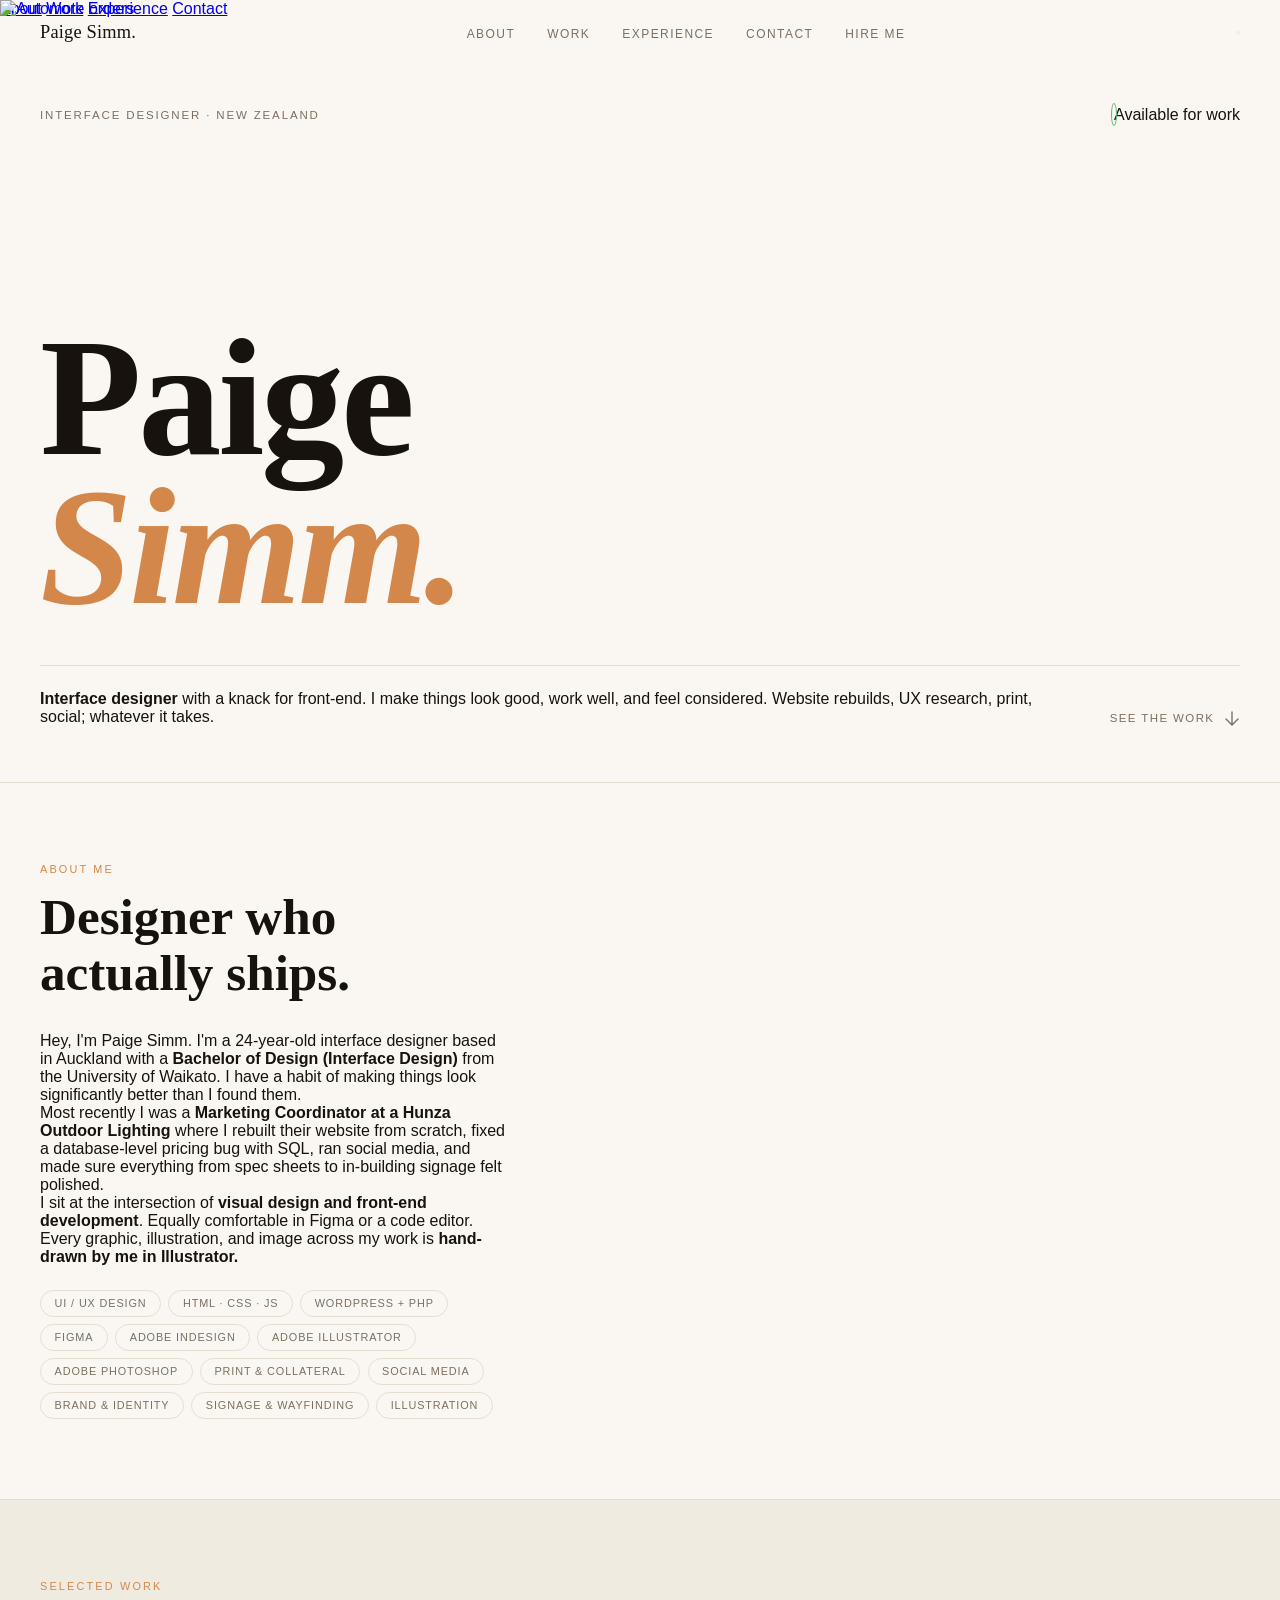
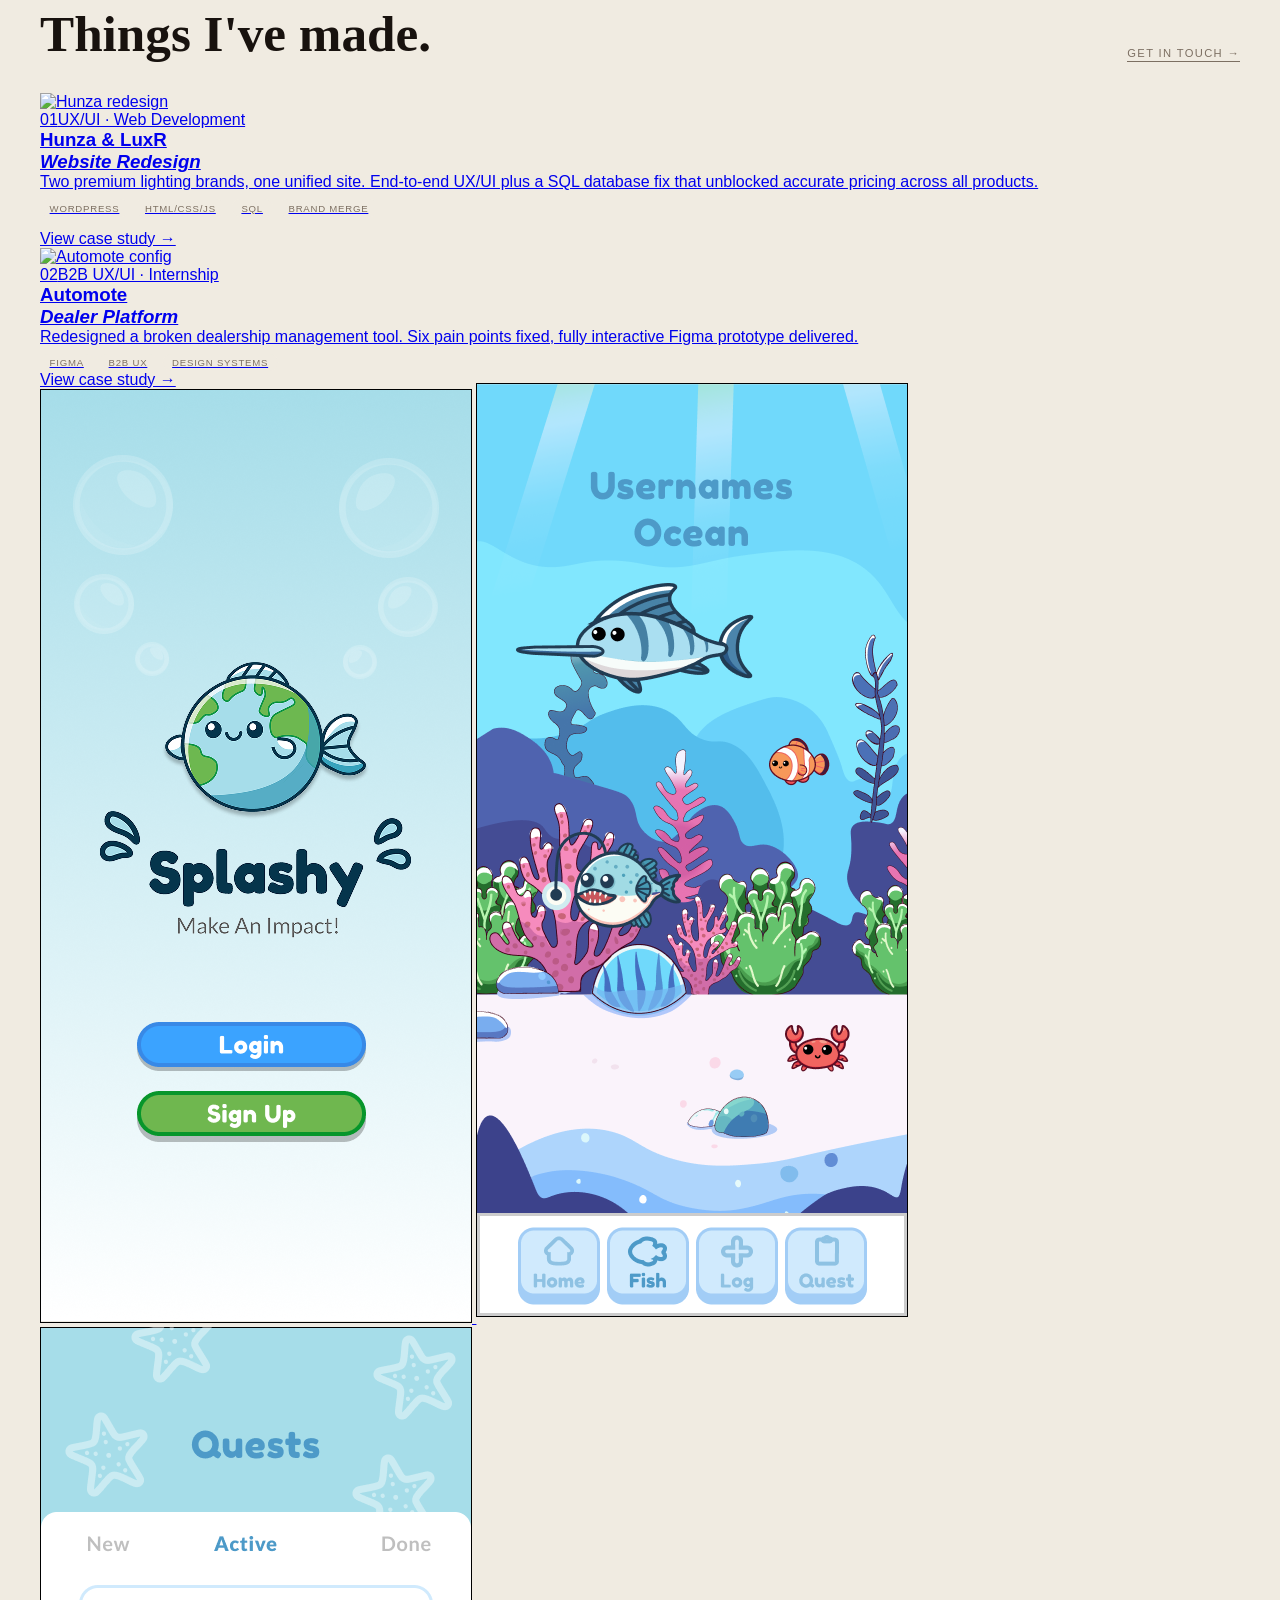
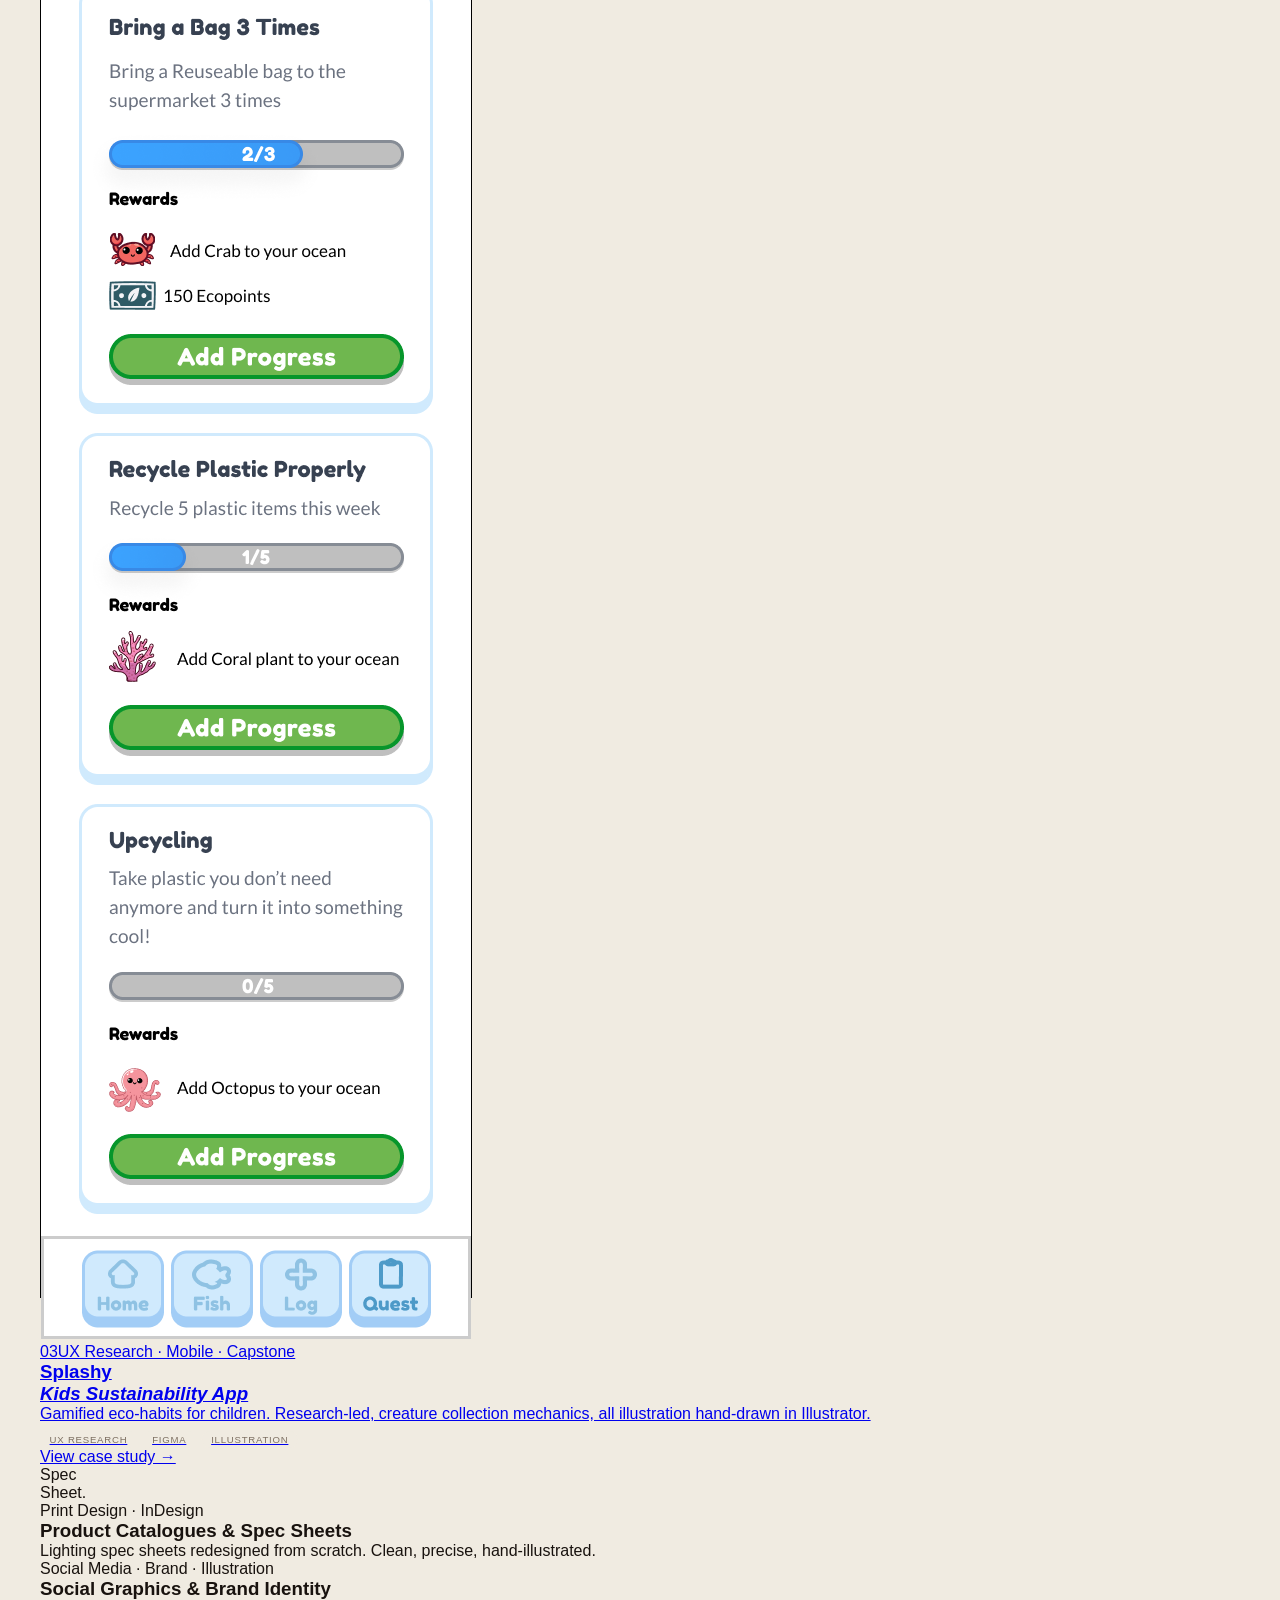
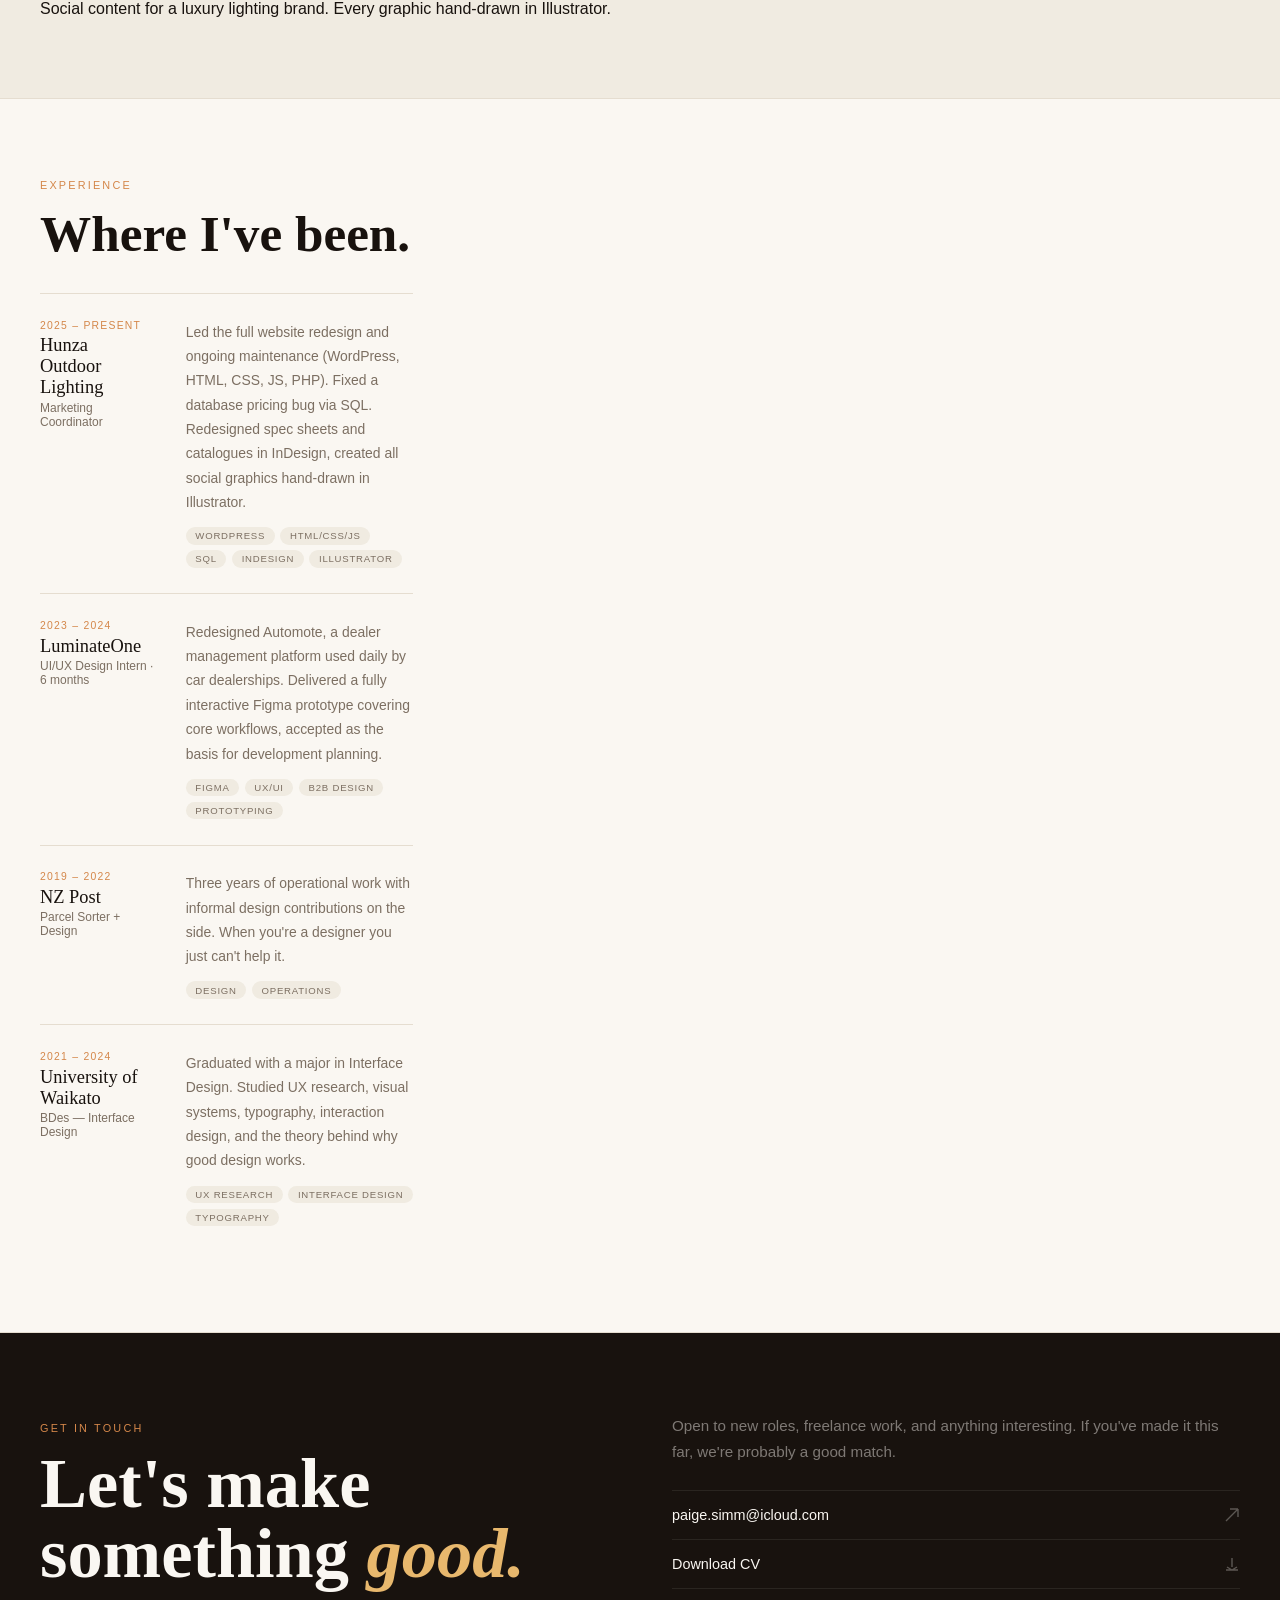
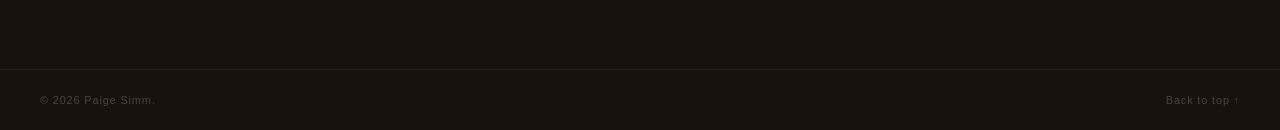
==== commit 87eaf54f: "Update index.html" ====
--- a/index.html
+++ b/index.html
@@ -1,292 +1,231 @@
 <!DOCTYPE html>
 <html lang="en">
 <head>
-  <meta charset="UTF-8" />
-  <meta name="viewport" content="width=device-width, initial-scale=1.0"/>
+  <meta charset="UTF-8">
+  <meta name="viewport" content="width=device-width, initial-scale=1.0, viewport-fit=cover">
   <title>Paige Simm — Interface Designer</title>
-  <link rel="preconnect" href="https://fonts.googleapis.com">
-  <link rel="preconnect" href="https://fonts.gstatic.com" crossorigin>
-  <link href="https://fonts.googleapis.com/css2?family=DM+Serif+Display:ital@0;1&family=DM+Sans:ital,opsz,wght@0,9..40,300;0,9..40,400;0,9..40,500;1,9..40,300&display=swap" rel="stylesheet">
+  <link href="https://api.fontshare.com/v2/css?f[]=clash-display@400,500,600,700&f[]=cabinet-grotesk@300,400,500,700&display=swap" rel="stylesheet">
   <link rel="stylesheet" href="style.css">
 </head>
 <body>
 
-  <!-- Nav -->
-  <nav>
+  <div id="scroll-bar"></div>
+
+  <nav class="nav">
     <a href="#hero" class="nav-logo">Paige Simm.</a>
     <ul class="nav-links">
       <li><a href="#about">About</a></li>
       <li><a href="#work">Work</a></li>
       <li><a href="#experience">Experience</a></li>
       <li><a href="#contact">Contact</a></li>
+      <li><a href="#contact" class="hire-btn">Hire me</a></li>
     </ul>
+    <button class="hamburger" id="hamburger" aria-label="Menu">
+      <span></span><span></span><span></span>
+    </button>
   </nav>
 
-  <!-- Hero -->
+  <div class="mobile-drawer" id="mobileDrawer">
+    <a href="#about">About</a>
+    <a href="#work">Work</a>
+    <a href="#experience">Experience</a>
+    <a href="#contact">Contact</a>
+  </div>
+
   <section id="hero">
+    <div class="hero-bg-blob"></div>
+    <div class="hero-bg-blob2"></div>
     <div class="hero-top">
-      <span class="hero-tag">Interface Designer &amp; Creative, New Zealand</span>
-      <span class="hero-available">
+      <span class="hero-tag">Interface Designer · New Zealand</span>
+      <span class="available-badge">
         <span class="dot-pulse"></span>
         Available for work
       </span>
     </div>
-
-    <div class="hero-main">
+    <div>
       <h1 class="hero-name">
-        <span class="hero-name-line">Paige</span>
-        <span class="hero-name-line">Simm.</span>
+        <span class="hero-name-line" id="nameLine1">Paige</span>
+        <span class="hero-name-line" id="nameLine2">Simm.</span>
       </h1>
       <div class="hero-bottom">
-        <p class="hero-role">
-          <strong>Interface designer</strong> with a knack for front-end. I make things look good, work well, and feel considered. Website rebuilds, print, social — whatever it takes.
+        <p class="hero-text">
+          <strong>Interface designer</strong> with a knack for front-end. I make things look good, work well, and feel considered. Website rebuilds, UX research, print, social; whatever it takes.
         </p>
         <a href="#work" class="hero-scroll">
           See the work
           <svg width="16" height="16" viewBox="0 0 16 16" fill="none">
-            <path d="M8 2v12M2 8l6 6 6-6" stroke="currentColor" stroke-width="1.4" stroke-linecap="round" stroke-linejoin="round"/>
+            <path d="M8 2v12M2 9l6 6 6-6" stroke="currentColor" stroke-width="1.4" stroke-linecap="round" stroke-linejoin="round"/>
           </svg>
         </a>
       </div>
     </div>
   </section>
 
-  <!-- About -->
+  
+
   <section id="about">
-    <div class="about-left reveal">
-      <span class="section-label">About me</span>
-      <h2 class="section-heading">Designer who actually ships.</h2>
-    </div>
-    <div class="about-body reveal">
-      <p>Hey, I'm Paige Simm. I'm a 24-year-old interface designer from New Zealand with a <strong>Bachelor of Design (Interface Design)</strong> from the University of Waikato. I have a habit of making things look significantly better than I found them.</p>
-      <p>Most recently I was a <strong>Marketing Coordinator at a luxury lighting company</strong> where I rebuilt their website from scratch, created print collateral, ran social media, and made sure everything from spec sheets to in-building signage felt polished. Before that I did a design internship, and spent three years at NZ Post sneaking in design work wherever I could.</p>
-      <p>I sit at the intersection of <strong>visual design and front-end development</strong> and I'm equally comfortable in Figma or a code editor. Oh, and every graphic, illustration, and image across my work is <strong>hand-drawn by me in Illustrator.</strong></p>
-      <div class="skills-grid">
-        <span class="skill-tag">UI / UX Design</span>
-        <span class="skill-tag">HTML · CSS · JS</span>
-        <span class="skill-tag">WordPress + PHP</span>
-        <span class="skill-tag">Adobe InDesign</span>
-        <span class="skill-tag">Adobe Illustrator</span>
-        <span class="skill-tag">Adobe Photoshop</span>
-        <span class="skill-tag">Print & Collateral</span>
-        <span class="skill-tag">Social Media</span>
-        <span class="skill-tag">Brand & Identity</span>
-        <span class="skill-tag">Signage & Wayfinding</span>
-        <span class="skill-tag">Illustration</span>
-      </div>
-    </div>
-  </section>
-
-  <!-- Work -->
+    <div class="about-grid">
+      <div class="reveal">
+        <span class="section-label">About me</span>
+        <h2 class="section-heading">Designer who actually ships.</h2>
+      </div>
+      <div>
+        <div class="reveal about-text" style="transition-delay: 100ms">
+          <p>Hey, I'm Paige Simm. I'm a 24-year-old interface designer based in Auckland with a <strong>Bachelor of Design (Interface Design)</strong> from the University of Waikato. I have a habit of making things look significantly better than I found them.</p>
+          <p>Most recently I was a <strong>Marketing Coordinator at a Hunza Outdoor Lighting</strong> where I rebuilt their website from scratch, fixed a database-level pricing bug with SQL, ran social media, and made sure everything from spec sheets to in-building signage felt polished.</p>
+          <p>I sit at the intersection of <strong>visual design and front-end development</strong>. Equally comfortable in Figma or a code editor. Every graphic, illustration, and image across my work is <strong>hand-drawn by me in Illustrator.</strong></p>
+        </div>
+        <div class="skills-grid">
+          <span class="skill-tag">UI / UX Design</span>
+          <span class="skill-tag">HTML · CSS · JS</span>
+          <span class="skill-tag">WordPress + PHP</span>
+          <span class="skill-tag">Figma</span>
+          <span class="skill-tag">Adobe InDesign</span>
+          <span class="skill-tag">Adobe Illustrator</span>
+          <span class="skill-tag">Adobe Photoshop</span>
+          <span class="skill-tag">Print & Collateral</span>
+          <span class="skill-tag">Social Media</span>
+          <span class="skill-tag">Brand & Identity</span>
+          <span class="skill-tag">Signage & Wayfinding</span>
+          <span class="skill-tag">Illustration</span>
+        </div>
+      </div>
+    </div>
+  </section>
+
   <section id="work">
     <div class="work-header">
-      <div>
+      <div class="reveal">
         <span class="section-label">Selected work</span>
         <h2 class="section-heading">Things I've made.</h2>
       </div>
-      <a href="#contact" class="view-all">Get in touch →</a>
-    </div>
-
-    <div class="work-grid">
-
-      <!-- Row 1: Hunza full width -->
-      <a href="hunza-case-study.html" class="wcard wcard--full">
-        <div class="wcard-img">
-          <img src="hunza-after.png" alt="Hunza & LuxR redesign"/>
-        </div>
-        <div class="wcard-text">
-          <div class="wcard-meta">
-            <span class="wcard-num">01</span>
-            <span class="wcard-cat">UX/UI · Web Development</span>
-          </div>
-          <h3 class="wcard-title">Hunza & LuxR<br><em>Website Redesign</em></h3>
-          <p class="wcard-desc">Two premium lighting brands, one unified site. Led the UX/UI and built it in WordPress with custom HTML, CSS, JS and PHP.</p>
-          <span class="wcard-link">View case study →</span>
-        </div>
-      </a>
-
-      <!-- Row 2: Automote + Splashy side by side -->
-      <a href="automote-case-study.html" class="wcard wcard--half">
-        <div class="wcard-img">
-          <img src="orders 1 -1.png" alt="Automote orders screen"/>
-          <div class="wcard-img-secondary">
-            <img src="edit trim level.png" alt="Automote configure screen"/>
-          </div>
-        </div>
-        <div class="wcard-text">
-          <div class="wcard-meta">
-            <span class="wcard-num">02</span>
-            <span class="wcard-cat">B2B UX/UI · Internship</span>
-          </div>
-          <h3 class="wcard-title">Automote<br><em>Dealer Platform</em></h3>
-          <p class="wcard-desc">Redesigned a broken dealer management tool into a clean, fully interactive Figma prototype.</p>
-          <span class="wcard-link">View case study →</span>
-        </div>
-      </a>
-
-      <a href="splashy-case-study.html" class="wcard wcard--half wcard--dark">
-        <div class="wcard-img wcard-img--phones">
-          <img src="splash screen.png" alt="Splashy splash"/>
-          <img src="fish.png" alt="Splashy ocean"/>
-          <img src="quests active good.png" alt="Splashy quests"/>
-        </div>
-        <div class="wcard-text">
-          <div class="wcard-meta">
-            <span class="wcard-num">03</span>
-            <span class="wcard-cat">UX Research · Mobile · Capstone</span>
-          </div>
-          <h3 class="wcard-title">Splashy<br><em>Kids Sustainability App</em></h3>
-          <p class="wcard-desc">Gamified eco-habits for kids. Real quests, ocean creature rewards, and all illustration hand-drawn in Illustrator.</p>
-          <span class="wcard-link">View case study →</span>
-        </div>
-      </a>
-
-      <!-- Row 3: two small cards -->
-      <div class="wcard wcard--small">
-        <div class="wcard-img wcard-img--print">
-          <span class="wcard-big-text">Spec<br>Sheet.</span>
-        </div>
-        <div class="wcard-text">
-          <div class="wcard-meta">
-            <span class="wcard-num">04</span>
-            <span class="wcard-cat">Print Design · InDesign</span>
-          </div>
-          <h3 class="wcard-title">Product Catalogues<br>& Spec Sheets</h3>
-          <p class="wcard-desc">Lighting spec sheets redesigned from scratch. Clean, precise, hand-illustrated.</p>
-        </div>
-      </div>
-
-      <div class="wcard wcard--small">
-        <div class="wcard-img wcard-img--social">
-          <div class="social-visual">
-            <div class="sv-bar" style="height:50%"></div>
-            <div class="sv-bar" style="height:75%"></div>
-            <div class="sv-bar" style="height:60%"></div>
-            <div class="sv-bar" style="height:90%"></div>
-            <div class="sv-bar" style="height:45%"></div>
-            <div class="sv-bar" style="height:70%"></div>
-          </div>
-        </div>
-        <div class="wcard-text">
-          <div class="wcard-meta">
-            <span class="wcard-num">05</span>
-            <span class="wcard-cat">Social Media · Brand · Illustration</span>
-          </div>
-          <h3 class="wcard-title">Social Graphics<br>& Brand Identity</h3>
-          <p class="wcard-desc">Social content for a luxury lighting brand. Every graphic hand-drawn in Illustrator.</p>
-        </div>
-      </div>
-
-    </div>
-  </section>
-
-  <!-- Experience -->
+      <div class="reveal">
+        <a href="#contact" class="view-all">Get in touch →</a>
+      </div>
+    </div>
+    <div class="bento-grid">
+      <!-- Hunza full-width -->
+      <div class="reveal" style="grid-column: 1/-1">
+        <a href="hunza-case-study.html" class="bento-card full-width">
+          <div class="card-img">
+            <img src="hunza-after.png" alt="Hunza redesign" loading="lazy">
+          </div>
+          <div class="card-content">
+            <div class="card-meta"><span class="card-num">01</span><span class="card-cat">UX/UI · Web Development</span></div>
+            <h3 class="card-title">Hunza & LuxR<br><em>Website Redesign</em></h3>
+            <p class="card-desc">Two premium lighting brands, one unified site. End-to-end UX/UI plus a SQL database fix that unblocked accurate pricing across all products.</p>
+            <div style="display: flex; flex-wrap: wrap; gap: 0.4rem; margin: 0.5rem 0 0.8rem;">
+              <span class="exp-tag">WordPress</span><span class="exp-tag">HTML/CSS/JS</span><span class="exp-tag">SQL</span><span class="exp-tag">Brand Merge</span>
+            </div>
+            <span class="card-link">View case study →</span>
+          </div>
+        </a>
+      </div>
+
+      <!-- Automote -->
+      <div class="reveal" style="transition-delay: 80ms">
+        <a href="automote-case-study.html" class="bento-card">
+          <div class="card-img">
+            <img src="orders 1 -1.png" alt="Automote orders" loading="lazy" style="position: absolute; top:0; left:0; width:62%; height:100%; object-fit:cover;">
+            <div class="split-img">
+              <img src="edit trim level.png" alt="Automote config" loading="lazy">
+            </div>
+          </div>
+          <div class="card-content">
+            <div class="card-meta"><span class="card-num">02</span><span class="card-cat">B2B UX/UI · Internship</span></div>
+            <h3 class="card-title">Automote<br><em>Dealer Platform</em></h3>
+            <p class="card-desc">Redesigned a broken dealership management tool. Six pain points fixed, fully interactive Figma prototype delivered.</p>
+            <div style="display: flex; flex-wrap: wrap; gap: 0.35rem; margin-top: 0.5rem;">
+              <span class="exp-tag">Figma</span><span class="exp-tag">B2B UX</span><span class="exp-tag">Design Systems</span>
+            </div>
+            <span class="card-link">View case study →</span>
+          </div>
+        </a>
+      </div>
+
+      <!-- Splashy -->
+      <div class="reveal" style="transition-delay: 160ms">
+        <a href="splashy-case-study.html" class="bento-card dark-card">
+          <div class="phones-container">
+            <img src="splash screen.png" alt="Splash screen" class="phone-mock" loading="lazy">
+            <img src="fish.png" alt="Splashy ocean" class="phone-mock" loading="lazy" style="transform: translateY(-6px);">
+            <img src="quests active good.png" alt="Splashy quests" class="phone-mock" loading="lazy">
+          </div>
+          <div class="card-content">
+            <div class="card-meta"><span class="card-num">03</span><span class="card-cat">UX Research · Mobile · Capstone</span></div>
+            <h3 class="card-title">Splashy<br><em>Kids Sustainability App</em></h3>
+            <p class="card-desc">Gamified eco-habits for children. Research-led, creature collection mechanics, all illustration hand-drawn in Illustrator.</p>
+            <div style="display: flex; flex-wrap: wrap; gap: 0.35rem; margin-top: 0.5rem;">
+              <span class="exp-tag">UX Research</span><span class="exp-tag">Figma</span><span class="exp-tag">Illustration</span>
+            </div>
+            <span class="card-link">View case study →</span>
+          </div>
+        </a>
+      </div>
+
+      <!-- Small card: Print -->
+      <div class="reveal" style="transition-delay: 100ms">
+        <div class="bento-card small-card">
+          <div class="print-placeholder"><span class="print-text">Spec<br>Sheet.</span></div>
+          <div class="card-content">
+            <span class="card-cat">Print Design · InDesign</span>
+            <h3 class="card-title">Product Catalogues & Spec Sheets</h3>
+            <p class="card-desc">Lighting spec sheets redesigned from scratch. Clean, precise, hand-illustrated.</p>
+          </div>
+        </div>
+      </div>
+
+      <!-- Small card: Social -->
+      <div class="reveal" style="transition-delay: 180ms">
+        <div class="bento-card small-card">
+          <div class="social-placeholder">
+            <div class="social-bar" style="height: 50%"></div>
+            <div class="social-bar" style="height: 75%"></div>
+            <div class="social-bar" style="height: 60%"></div>
+            <div class="social-bar" style="height: 90%"></div>
+            <div class="social-bar" style="height: 45%"></div>
+            <div class="social-bar" style="height: 70%"></div>
+          </div>
+          <div class="card-content">
+            <span class="card-cat">Social Media · Brand · Illustration</span>
+            <h3 class="card-title">Social Graphics & Brand Identity</h3>
+            <p class="card-desc">Social content for a luxury lighting brand. Every graphic hand-drawn in Illustrator.</p>
+          </div>
+        </div>
+      </div>
+    </div>
+  </section>
+
   <section id="experience">
-    <div class="exp-heading-col">
-      <span class="section-label">Experience</span>
-      <h2 class="section-heading">Where I've been.</h2>
-    </div>
-
-    <div class="exp-list">
-
-      <div class="exp-item">
-        <div class="exp-meta">
-          <p class="exp-date">2023 – Present</p>
-          <p class="exp-company">Luxury Lighting Co.</p>
-          <p class="exp-role">Marketing Coordinator</p>
-        </div>
-        <div>
-          <p class="exp-desc">Led the full website redesign and ongoing maintenance (WordPress, HTML, CSS, JS, PHP). Redesigned spec sheets and installation instructions in InDesign. Created social media graphics in Illustrator and Photoshop, managed content scheduling, designed brochures and catalogues, and organised in-building signage.</p>
-          <div class="exp-tags">
-            <span class="exp-tag">WordPress</span>
-            <span class="exp-tag">HTML/CSS/JS</span>
-            <span class="exp-tag">InDesign</span>
-            <span class="exp-tag">Illustrator</span>
-            <span class="exp-tag">Photoshop</span>
-            <span class="exp-tag">Social Media</span>
-            <span class="exp-tag">Print Design</span>
-          </div>
-        </div>
-      </div>
-
-      <div class="exp-item">
-        <div class="exp-meta">
-          <p class="exp-date">2022 – 2023</p>
-          <p class="exp-company">LuminateOne</p>
-          <p class="exp-role">Design Intern · 6 months</p>
-        </div>
-        <div>
-          <p class="exp-desc">Six-month internship where I redesigned Automote, a dealer management platform used by car dealerships. Applied my degree in a real studio environment and built confidence translating briefs into polished outcomes.</p>
-          <div class="exp-tags">
-            <span class="exp-tag">Figma</span>
-            <span class="exp-tag">UX/UI Design</span>
-            <span class="exp-tag">Prototyping</span>
-            <span class="exp-tag">B2B Design</span>
-          </div>
-        </div>
-      </div>
-
-      <div class="exp-item">
-        <div class="exp-meta">
-          <p class="exp-date">2019 – 2022</p>
-          <p class="exp-company">NZ Post</p>
-          <p class="exp-role">Parcel Sorter + Design</p>
-        </div>
-        <div>
-          <p class="exp-desc">Three years of operational work with informal design contributions on the side. When you're a designer you just can't help it.</p>
-          <div class="exp-tags">
-            <span class="exp-tag">Design</span>
-            <span class="exp-tag">Operations</span>
-          </div>
-        </div>
-      </div>
-
-      <div class="exp-item">
-        <div class="exp-meta">
-          <p class="exp-date">2019 – 2023</p>
-          <p class="exp-company">University of Waikato</p>
-          <p class="exp-role">BDes — Interface Design</p>
-        </div>
-        <div>
-          <p class="exp-desc">Graduated with a major in Interface Design. Studied UX research, visual systems, typography, interaction design, and the theory behind why good design works.</p>
-          <div class="exp-tags">
-            <span class="exp-tag">UX Research</span>
-            <span class="exp-tag">Interface Design</span>
-            <span class="exp-tag">Typography</span>
-            <span class="exp-tag">Visual Systems</span>
-          </div>
-        </div>
-      </div>
-
-    </div>
-  </section>
-
-  <!-- Contact -->
+    <div class="exp-grid">
+      <div class="reveal sticky-head">
+        <span class="section-label">Experience</span>
+        <h2 class="section-heading">Where I've been.</h2>
+      </div>
+      <div>
+        <div class="reveal exp-item"><div><div class="exp-date">2025 – Present</div><div class="exp-company">Hunza Outdoor Lighting</div><div class="exp-role">Marketing Coordinator</div></div><div><div class="exp-desc">Led the full website redesign and ongoing maintenance (WordPress, HTML, CSS, JS, PHP). Fixed a database pricing bug via SQL. Redesigned spec sheets and catalogues in InDesign, created all social graphics hand-drawn in Illustrator.</div><div class="exp-tags"><span class="exp-tag">WordPress</span><span class="exp-tag">HTML/CSS/JS</span><span class="exp-tag">SQL</span><span class="exp-tag">InDesign</span><span class="exp-tag">Illustrator</span></div></div></div>
+        <div class="reveal exp-item" style="transition-delay: 80ms"><div><div class="exp-date">2023 – 2024</div><div class="exp-company">LuminateOne</div><div class="exp-role">UI/UX Design Intern · 6 months</div></div><div><div class="exp-desc">Redesigned Automote, a dealer management platform used daily by car dealerships. Delivered a fully interactive Figma prototype covering core workflows, accepted as the basis for development planning.</div><div class="exp-tags"><span class="exp-tag">Figma</span><span class="exp-tag">UX/UI</span><span class="exp-tag">B2B Design</span><span class="exp-tag">Prototyping</span></div></div></div>
+        <div class="reveal exp-item" style="transition-delay: 160ms"><div><div class="exp-date">2019 – 2022</div><div class="exp-company">NZ Post</div><div class="exp-role">Parcel Sorter + Design</div></div><div><div class="exp-desc">Three years of operational work with informal design contributions on the side. When you're a designer you just can't help it.</div><div class="exp-tags"><span class="exp-tag">Design</span><span class="exp-tag">Operations</span></div></div></div>
+        <div class="reveal exp-item" style="transition-delay: 240ms"><div><div class="exp-date">2021 – 2024</div><div class="exp-company">University of Waikato</div><div class="exp-role">BDes — Interface Design</div></div><div><div class="exp-desc">Graduated with a major in Interface Design. Studied UX research, visual systems, typography, interaction design, and the theory behind why good design works.</div><div class="exp-tags"><span class="exp-tag">UX Research</span><span class="exp-tag">Interface Design</span><span class="exp-tag">Typography</span></div></div></div>
+      </div>
+    </div>
+  </section>
+
   <section id="contact">
-    <div class="contact-left">
+    <div class="contact-left reveal">
       <span class="section-label">Get in touch</span>
       <h2 class="contact-heading">Let's make<br>something <em>good.</em></h2>
     </div>
-    <div class="contact-right">
+    <div class="contact-right reveal" style="transition-delay: 150ms">
       <p class="contact-sub">Open to new roles, freelance work, and anything interesting. If you've made it this far, we're probably a good match.</p>
       <div class="contact-links">
-        <a href="mailto:hello@paigesimm.com" class="contact-link">
-          hello@paigesimm.com
-          <svg width="16" height="16" viewBox="0 0 16 16" fill="none" stroke="currentColor" stroke-width="1.4" stroke-linecap="round" stroke-linejoin="round"><path d="M2 14L14 2M14 2H6M14 2v8"/></svg>
-        </a>
-        <a href="https://linkedin.com/in/paigesimm" target="_blank" rel="noopener" class="contact-link">
-          LinkedIn
-          <svg width="16" height="16" viewBox="0 0 16 16" fill="none" stroke="currentColor" stroke-width="1.4" stroke-linecap="round" stroke-linejoin="round"><path d="M2 14L14 2M14 2H6M14 2v8"/></svg>
-        </a>
-        <a href="#" class="contact-link">
-          Download CV
-          <svg width="16" height="16" viewBox="0 0 16 16" fill="none" stroke="currentColor" stroke-width="1.4" stroke-linecap="round" stroke-linejoin="round"><path d="M8 2v9M3 11l5 3 5-3M2 14h12"/></svg>
-        </a>
-      </div>
-    </div>
-  </section>
-
-  <!-- Footer -->
+        <a href="mailto:paige.simm@icloud.com" class="contact-link">paige.simm@icloud.com<svg width="16" height="16" viewBox="0 0 16 16" fill="none" stroke="currentColor" stroke-width="1.4"><path d="M2 14L14 2M14 2H6M14 2v8"/></svg></a>
+       
+        <a href="#" class="contact-link">Download CV<svg width="16" height="16" viewBox="0 0 16 16" fill="none" stroke="currentColor" stroke-width="1.4"><path d="M8 2v9M3 11l5 3 5-3M2 14h12"/></svg></a>
+      </div>
+    </div>
+  </section>
+
   <footer>
     <span>© 2026 Paige Simm.</span>
     <a href="#hero">Back to top ↑</a>
--- a/style.css
+++ b/style.css
@@ -1,25 +1,18 @@
 *, *::before, *::after { margin: 0; padding: 0; box-sizing: border-box; }
 
 :root {
-  --black: #0e0d0b;
-  --white: #f6f3ee;
-  --cream: #edeae3;
-  --accent: #c8a96e;
-  --mid: #7a746d;
+  --black: #18120e;
+  --white: #faf7f2;
+  --cream: #f0ebe1;
+  --cream2: #e5ddd0;
+  --accent: #d4874a;
+  --accent2: #e8b86d;
+  --mid: #7c6f62;
   --serif: 'DM Serif Display', Georgia, serif;
   --sans: 'DM Sans', sans-serif;
 }
 
 html { scroll-behavior: smooth; }
-
-/* ── Cursor ── */
-body.has-custom-cursor,
-body.has-custom-cursor * { cursor: none !important; }
-
-/* ── Page transition ── */
-#page-overlay { will-change: opacity; }
-
-
 body {
   background: var(--white);
   color: var(--black);
@@ -32,63 +25,97 @@
 nav {
   position: fixed; top: 0; left: 0; right: 0;
   display: flex; justify-content: space-between; align-items: center;
-  padding: 1.8rem 3rem;
-  z-index: 100;
-  transition: background 0.4s, backdrop-filter 0.4s;
+  padding: 1.4rem 2.5rem;
+  z-index: 200;
+  transition: background 0.4s;
 }
 nav.scrolled {
-  background: rgba(246,243,238,0.88);
+  background: rgba(250,247,242,0.92);
   backdrop-filter: blur(16px);
   -webkit-backdrop-filter: blur(16px);
-  border-bottom: 1px solid rgba(0,0,0,0.06);
+  border-bottom: 1px solid rgba(0,0,0,0.07);
 }
 .nav-logo {
   font-family: var(--serif);
-  font-size: 1.2rem;
-  letter-spacing: 0.02em;
+  font-size: 1.15rem;
   color: var(--black);
   text-decoration: none;
-}
-.nav-links { display: flex; gap: 2.5rem; list-style: none; }
+  letter-spacing: 0.01em;
+}
+.nav-links { display: flex; gap: 2rem; list-style: none; }
 .nav-links a {
   font-size: 0.75rem;
-  letter-spacing: 0.14em;
-  text-transform: uppercase;
+  letter-spacing: 0.12em;
+  text-transform: uppercase;
+  color: var(--mid);
+  text-decoration: none;
+  transition: color 0.25s;
+}
+.nav-links a:hover { color: var(--accent); }
+
+/* Hamburger (mobile only) */
+.nav-hamburger {
+  display: none;
+  flex-direction: column;
+  gap: 5px;
+  background: none;
+  border: none;
+  cursor: pointer;
+  padding: 4px;
+}
+.nav-hamburger span {
+  display: block;
+  width: 22px; height: 2px;
+  background: var(--black);
+  border-radius: 2px;
+  transition: transform 0.3s, opacity 0.3s;
+}
+.nav-hamburger.open span:nth-child(1) { transform: translateY(7px) rotate(45deg); }
+.nav-hamburger.open span:nth-child(2) { opacity: 0; }
+.nav-hamburger.open span:nth-child(3) { transform: translateY(-7px) rotate(-45deg); }
+
+/* Mobile nav drawer */
+.nav-drawer {
+  display: none;
+  position: fixed;
+  inset: 0;
+  background: var(--white);
+  z-index: 199;
+  flex-direction: column;
+  align-items: center;
+  justify-content: center;
+  gap: 2.5rem;
+}
+.nav-drawer.open { display: flex; }
+.nav-drawer a {
+  font-family: var(--serif);
+  font-size: 2.5rem;
   color: var(--black);
   text-decoration: none;
-  position: relative;
-  padding-bottom: 2px;
-}
-.nav-links a::after {
-  content: '';
-  position: absolute; bottom: -2px; left: 0;
-  width: 0; height: 1px;
-  background: var(--accent);
-  transition: width 0.35s ease;
-}
-.nav-links a:hover::after { width: 100%; }
+  transition: color 0.2s;
+}
+.nav-drawer a:hover { color: var(--accent); }
 
 /* ── Hero ── */
 #hero {
-  min-height: 70vh;
+  min-height: 85vh;
   display: flex;
   flex-direction: column;
   justify-content: flex-end;
-  padding: 0 3rem 3rem;
+  padding: 0 2.5rem 3.5rem;
   position: relative;
-  border-bottom: 1px solid rgba(0,0,0,0.1);
-}
-
+  border-bottom: 1px solid var(--cream2);
+}
 .hero-top {
   position: absolute;
-  top: 6.5rem; left: 3rem; right: 3rem;
+  top: 5.5rem; left: 2.5rem; right: 2.5rem;
   display: flex;
   justify-content: space-between;
-  align-items: flex-start;
+  align-items: center;
 }
 .hero-tag {
-  font-size: 0.7rem;
-  letter-spacing: 0.18em;
+  font-size: 0.72rem;
+  letter-spacing: 0.16em;
   text-transform: uppercase;
   color: var(--mid);
   opacity: 0;
@@ -98,186 +125,176 @@
   display: flex;
   align-items: center;
   gap: 0.5rem;
-  font-size: 0.7rem;
-  letter-spacing: 0.14em;
-  text-transform: uppercase;
-  color: var(--mid);
+  font-size: 0.72rem;
+  letter-spacing: 0.12em;
+  text-transform: uppercase;
+  color: var(--mid);
+  background: rgba(212,135,74,0.1);
+  border: 1px solid rgba(212,135,74,0.25);
+  border-radius: 100px;
+  padding: 0.35rem 0.9rem;
   opacity: 0;
   animation: fadeIn 0.7s 0.5s forwards;
 }
 .dot-pulse {
   width: 7px; height: 7px;
   border-radius: 50%;
-  background: #6abf7b;
+  background: #5cba78;
+  flex-shrink: 0;
   position: relative;
-  flex-shrink: 0;
 }
 .dot-pulse::after {
   content: '';
   position: absolute; inset: -3px;
   border-radius: 50%;
-  border: 1px solid #6abf7b;
+  border: 1px solid #5cba78;
   animation: pulse 2s ease-in-out infinite;
 }
-@keyframes pulse {
-  0%, 100% { opacity: 0.6; transform: scale(1); }
-  50% { opacity: 0; transform: scale(1.8); }
-}
+@keyframes pulse { 0%,100% { opacity:0.5;transform:scale(1); } 50% { opacity:0;transform:scale(1.8); } }
 
 .hero-name {
   font-family: var(--serif);
-  font-size: clamp(5.5rem, 14vw, 13rem);
-  line-height: 0.92;
+  font-size: clamp(5rem, 13vw, 12rem);
+  line-height: 0.9;
   letter-spacing: -0.02em;
-  margin-bottom: 0;
   overflow: visible;
-  padding-bottom: 0.08em;
+  padding-bottom: 0.06em;
 }
 .hero-name-line {
   display: block;
   opacity: 0;
   transform: translateY(20px);
-  animation: slideUp 0.9s cubic-bezier(0.16, 1, 0.3, 1) forwards;
+  animation: slideUp 0.9s cubic-bezier(0.16,1,0.3,1) forwards;
 }
 .hero-name-line:nth-child(1) { animation-delay: 0.1s; }
 .hero-name-line:nth-child(2) {
   animation-delay: 0.22s;
   font-style: italic;
   color: var(--accent);
-  padding-left: 0.12em;
 }
 
 .hero-bottom {
   display: flex;
   justify-content: space-between;
   align-items: flex-end;
-  margin-top: 1.8rem;
+  margin-top: 2rem;
   padding-top: 1.5rem;
-  border-top: 1px solid rgba(0,0,0,0.1);
+  border-top: 1px solid var(--cream2);
   opacity: 0;
   animation: fadeIn 0.8s 0.7s forwards;
+  gap: 2rem;
 }
 .hero-role {
-  font-size: clamp(0.9rem, 1.5vw, 1.1rem);
-  color: var(--mid);
-  line-height: 1.6;
-  max-width: 40ch;
+  font-size: clamp(0.88rem, 1.4vw, 1.05rem);
+  color: var(--mid);
+  line-height: 1.65;
+  max-width: 44ch;
 }
 .hero-role strong { color: var(--black); font-weight: 500; }
 .hero-scroll {
   display: flex;
   align-items: center;
-  gap: 0.75rem;
-  font-size: 0.7rem;
-  letter-spacing: 0.14em;
+  gap: 0.6rem;
+  font-size: 0.72rem;
+  letter-spacing: 0.12em;
   text-transform: uppercase;
   color: var(--mid);
   text-decoration: none;
   flex-shrink: 0;
-  transition: color 0.3s;
+  transition: color 0.25s;
 }
 .hero-scroll:hover { color: var(--accent); }
-.hero-scroll svg { transition: transform 0.4s ease; }
+.hero-scroll svg { transition: transform 0.3s; }
 .hero-scroll:hover svg { transform: translateY(4px); }
 
-@keyframes slideUp {
-  from { opacity: 0; transform: translateY(20px); }
-  to { opacity: 1; transform: translateY(0); }
-}
-@keyframes fadeIn {
-  to { opacity: 1; }
-}
-
-/* marquee removed */
-
-/* ── Shared section ── */
-section { padding: 4rem 3rem; }
+@keyframes slideUp { from { opacity:0;transform:translateY(20px); } to { opacity:1;transform:translateY(0); } }
+@keyframes fadeIn { to { opacity: 1; } }
+
+/* ── Shared sections ── */
+section { padding: 5rem 2.5rem; }
 .section-label {
-  font-size: 0.67rem;
-  letter-spacing: 0.22em;
+  font-size: 0.68rem;
+  letter-spacing: 0.2em;
   text-transform: uppercase;
   color: var(--accent);
-  margin-bottom: 1.2rem;
+  margin-bottom: 0.9rem;
   display: block;
 }
 .section-heading {
   font-family: var(--serif);
-  font-size: clamp(2.2rem, 4.5vw, 3.6rem);
-  line-height: 1.05;
-  margin-bottom: 1.8rem;
-}
-.reveal {
-  opacity: 1;
-  transform: none;
-}
-.reveal.visible { opacity: 1; transform: none; }
+  font-size: clamp(2rem, 4vw, 3.2rem);
+  line-height: 1.08;
+  margin-bottom: 2rem;
+}
 
 /* ── About ── */
 #about {
   display: grid;
   grid-template-columns: 5fr 7fr;
-  gap: 4rem;
+  gap: 5rem;
   align-items: start;
-  border-bottom: 1px solid rgba(0,0,0,0.08);
+  border-bottom: 1px solid var(--cream2);
 }
 .about-left .section-heading { margin-bottom: 0; max-width: 14ch; }
-
 .about-body p {
-  font-size: 1.05rem;
+  font-size: 1rem;
   line-height: 1.85;
   color: var(--mid);
   margin-bottom: 1rem;
 }
 .about-body p strong { color: var(--black); font-weight: 500; }
-
 .skills-grid {
   display: flex;
   flex-wrap: wrap;
-  gap: 0.5rem;
-  margin-top: 1.4rem;
+  gap: 0.45rem;
+  margin-top: 1.5rem;
 }
 .skill-tag {
   font-size: 0.68rem;
-  letter-spacing: 0.1em;
-  text-transform: uppercase;
-  padding: 0.45rem 0.9rem;
-  border: 1px solid #d5d0c8;
+  letter-spacing: 0.08em;
+  text-transform: uppercase;
+  padding: 0.4rem 0.85rem;
+  border: 1px solid var(--cream2);
   border-radius: 100px;
   color: var(--mid);
-  transition: background 0.25s, color 0.25s, border-color 0.25s;
+  background: var(--white);
+  transition: background 0.2s, color 0.2s, border-color 0.2s;
   cursor: default;
 }
 .skill-tag:hover {
-  background: var(--black);
+  background: var(--accent);
   color: var(--white);
-  border-color: var(--black);
+  border-color: var(--accent);
 }
 
 /* ── Work ── */
 #work {
   background: var(--cream);
-  border-bottom: 1px solid rgba(0,0,0,0.08);
+  border-bottom: 1px solid var(--cream2);
 }
 .work-header {
   display: flex;
   justify-content: space-between;
   align-items: flex-end;
   margin-bottom: 2rem;
+  flex-wrap: wrap;
+  gap: 1rem;
 }
 .work-header .section-heading { margin-bottom: 0; }
 .view-all {
-  font-size: 0.72rem;
+  font-size: 0.7rem;
   letter-spacing: 0.12em;
   text-transform: uppercase;
   text-decoration: none;
   color: var(--mid);
   border-bottom: 1px solid currentColor;
   padding-bottom: 2px;
-  transition: color 0.3s;
-}
-.view-all:hover { color: var(--black); }
-
-/* Grid */
+  transition: color 0.25s;
+  white-space: nowrap;
+}
+.view-all:hover { color: var(--accent); }
+
+/* Work grid */
 .work-grid {
   display: grid;
   grid-template-columns: 1fr 1fr;
@@ -287,60 +304,34 @@
 /* Base card */
 .wcard {
   background: var(--white);
-  border-radius: 6px;
+  border-radius: 10px;
   overflow: hidden;
   text-decoration: none;
   color: inherit;
   display: flex;
   flex-direction: column;
-  transition: box-shadow 0.3s ease;
-}
-.wcard:hover { box-shadow: 0 8px 40px rgba(0,0,0,0.1); }
-
-/* Full width card */
+  transition: box-shadow 0.3s ease, transform 0.3s ease;
+  cursor: pointer;
+}
+.wcard:hover { box-shadow: 0 12px 48px rgba(0,0,0,0.1); }
+
+/* Full-width card */
 .wcard--full {
   grid-column: 1 / -1;
   flex-direction: row;
 }
-.wcard--full .wcard-img {
-  flex: 1.4;
-}
-.wcard--full .wcard-text {
-  flex: 1;
-  border-left: 1px solid rgba(0,0,0,0.06);
-}
-
-/* Half cards */
-.wcard--half {
-  grid-column: span 1;
-}
-
-/* Small cards */
-.wcard--small {
-  grid-column: span 1;
-}
-
-/* Dark variant */
-.wcard--dark {
-  background: #0d2235;
-}
-.wcard--dark .wcard-text { border-top: 1px solid rgba(255,255,255,0.08); }
-.wcard--dark .wcard-num { color: rgba(246,243,238,0.25); }
-.wcard--dark .wcard-cat { color: rgba(246,243,238,0.45); }
-.wcard--dark .wcard-title { color: var(--white); }
-.wcard--dark .wcard-title em { color: #6ecfe0; }
-.wcard--dark .wcard-desc { color: rgba(246,243,238,0.5); }
-.wcard--dark .wcard-link { color: #6ecfe0; border-color: #6ecfe0; }
-
-/* Image containers */
+.wcard--full .wcard-img { flex: 1.5; border-radius: 10px 0 0 10px; }
+.wcard--full .wcard-text { flex: 1; border-left: 1px solid var(--cream2); }
+
+/* Image area */
 .wcard-img {
   position: relative;
   overflow: hidden;
-  height: 220px;
+  height: 240px;
   background: #111;
   flex-shrink: 0;
 }
-.wcard--full .wcard-img { height: 280px; }
+.wcard--full .wcard-img { height: 300px; }
 
 .wcard-img img {
   width: 100%;
@@ -352,77 +343,69 @@
 }
 .wcard:hover .wcard-img img { transform: scale(1.04); }
 
-/* Automote split — second image overlaps bottom right */
+/* Automote split image */
 .wcard-img-secondary {
   position: absolute;
-  bottom: 0;
-  right: 0;
-  width: 45%;
-  height: 70%;
+  bottom: 0; right: 0;
+  width: 44%;
+  height: 68%;
   overflow: hidden;
   border-top: 2px solid var(--cream);
   border-left: 2px solid var(--cream);
   border-radius: 4px 0 0 0;
-  box-shadow: -4px -4px 20px rgba(0,0,0,0.15);
+  box-shadow: -4px -4px 20px rgba(0,0,0,0.12);
 }
 .wcard-img-secondary img {
-  width: 100%;
-  height: 100%;
-  object-fit: cover;
-  object-position: top;
+  width: 100%; height: 100%;
+  object-fit: cover; object-position: top;
   transition: transform 0.6s ease;
 }
 .wcard:hover .wcard-img-secondary img { transform: scale(1.04); }
 
-/* Phone layout for Splashy */
+/* Splashy phones */
 .wcard-img--phones {
+  background: linear-gradient(140deg, #0d2235 0%, #1a5070 100%);
   display: flex;
   align-items: center;
   justify-content: center;
   gap: 0.8rem;
   padding: 1.2rem;
-  background: #0d2235;
-  height: 220px;
+  height: 240px;
 }
 .wcard-img--phones img {
-  width: auto;
-  height: 100%;
-  max-height: 190px;
-  width: 88px;
-  object-fit: cover;
-  object-position: top;
+  width: 80px !important;
+  height: 174px !important;
+  object-fit: cover !important;
+  object-position: top !important;
   border-radius: 14px;
-  box-shadow: 0 12px 32px rgba(0,0,0,0.5);
-  transition: transform 0.4s ease;
+  box-shadow: 0 12px 30px rgba(0,0,0,0.5);
+  transition: transform 0.4s ease !important;
   flex-shrink: 0;
 }
 .wcard:hover .wcard-img--phones img { transform: translateY(-6px); }
 
-/* Print placeholder */
+/* Placeholder visuals */
 .wcard-img--print {
-  background: linear-gradient(160deg, #f5efe6, #dfd5c4);
   height: 160px;
+  background: linear-gradient(150deg, #f5efe6, #dfd5c4);
   display: flex;
   align-items: flex-end;
-  padding: 1.2rem 1.4rem;
+  padding: 1.2rem;
 }
 .wcard-big-text {
   font-family: var(--serif);
-  font-size: 1.8rem;
-  color: rgba(0,0,0,0.12);
+  font-size: 1.6rem;
+  color: rgba(0,0,0,0.1);
   line-height: 1.1;
-  letter-spacing: -0.03em;
-}
-
-/* Social placeholder */
+  letter-spacing: -0.02em;
+}
 .wcard-img--social {
-  background: #111;
   height: 160px;
+  background: #1a1208;
   display: flex;
   align-items: flex-end;
   justify-content: center;
   padding: 0 1.5rem 1.2rem;
-  gap: 6px;
 }
 .social-visual {
   display: flex;
@@ -434,18 +417,18 @@
 }
 .sv-bar {
   width: 8px;
-  background: var(--accent);
-  border-radius: 2px 2px 0 0;
-  opacity: 0.7;
+  background: var(--accent2);
+  border-radius: 3px 3px 0 0;
+  opacity: 0.75;
   flex-shrink: 0;
 }
 
-/* Text block */
+/* Card text */
 .wcard-text {
   padding: 1.4rem 1.6rem 1.6rem;
   display: flex;
   flex-direction: column;
-  gap: 0.5rem;
+  gap: 0.4rem;
   flex: 1;
 }
 .wcard-meta {
@@ -457,13 +440,12 @@
 .wcard-num {
   font-family: var(--serif);
   font-style: italic;
-  font-size: 0.9rem;
-  color: rgba(0,0,0,0.18);
-  line-height: 1;
+  font-size: 0.85rem;
+  color: rgba(0,0,0,0.15);
 }
 .wcard-cat {
   font-size: 0.6rem;
-  letter-spacing: 0.16em;
+  letter-spacing: 0.14em;
   text-transform: uppercase;
   color: var(--accent);
 }
@@ -471,17 +453,12 @@
   font-family: var(--serif);
   font-size: 1.3rem;
   line-height: 1.15;
-  margin: 0;
-}
-.wcard-title em {
-  font-style: italic;
-  color: var(--accent);
-}
+}
+.wcard-title em { font-style: italic; color: var(--accent); }
 .wcard-desc {
-  font-size: 0.8rem;
+  font-size: 0.82rem;
   color: var(--mid);
   line-height: 1.65;
-  margin-top: 0.2rem;
   flex: 1;
 }
 .wcard-link {
@@ -490,86 +467,62 @@
   letter-spacing: 0.1em;
   text-transform: uppercase;
   color: var(--black);
-  border-bottom: 1px solid rgba(0,0,0,0.2);
+  border-bottom: 1px solid rgba(0,0,0,0.18);
   padding-bottom: 1px;
   margin-top: 0.8rem;
-  transition: color 0.3s, border-color 0.3s;
+  transition: color 0.25s, border-color 0.25s;
   align-self: flex-start;
 }
 .wcard:hover .wcard-link { color: var(--accent); border-color: var(--accent); }
 
-/* Responsive */
-@media (max-width: 900px) {
-  .work-grid { grid-template-columns: 1fr; }
-  .wcard--full { flex-direction: column; }
-  .wcard--full .wcard-img { height: 220px; }
-  .wcard--full .wcard-text { border-left: none; border-top: 1px solid rgba(0,0,0,0.06); }
-  .wcard--half, .wcard--small { grid-column: span 1; }
-  .wcard-img--phones img { width: 72px; max-height: 155px; }
-}
+/* Dark card variant */
+.wcard--dark { background: #0d2235; }
+.wcard--dark .wcard-text { border-top: 1px solid rgba(255,255,255,0.07); }
+.wcard--dark .wcard-num { color: rgba(255,255,255,0.15); }
+.wcard--dark .wcard-cat { color: #6ecfe0; }
+.wcard--dark .wcard-title { color: #f0f8ff; }
+.wcard--dark .wcard-title em { color: #6ecfe0; }
+.wcard--dark .wcard-desc { color: rgba(255,255,255,0.45); }
+.wcard--dark .wcard-link { color: #6ecfe0; border-color: rgba(110,207,224,0.4); }
+
+/* Small card */
+.wcard--small { grid-column: span 1; }
+.wcard--small .wcard-text { padding: 1.2rem; }
 
 /* ── Experience ── */
 #experience {
   display: grid;
   grid-template-columns: 1fr 2fr;
-  gap: 4rem;
+  gap: 5rem;
   align-items: start;
-  border-bottom: 1px solid rgba(0,0,0,0.08);
-}
-.exp-heading-col { position: sticky; top: 8rem; }
+  border-bottom: 1px solid var(--cream2);
+}
+.exp-heading-col { position: sticky; top: 6rem; }
 .exp-heading-col .section-heading { margin-bottom: 0; }
-
 .exp-item {
-  border-top: 1px solid rgba(0,0,0,0.09);
-  padding: 1.5rem 0;
+  border-top: 1px solid var(--cream2);
+  padding: 1.6rem 0;
   display: grid;
   grid-template-columns: 1fr 2fr;
   gap: 2rem;
-  transition: padding-left 0.35s ease;
-}
-.exp-item:hover { padding-left: 0.4rem; }
-
-.exp-date {
-  font-size: 0.65rem;
-  letter-spacing: 0.14em;
-  text-transform: uppercase;
-  color: var(--accent);
-  margin-bottom: 0.4rem;
-}
-.exp-company {
-  font-family: var(--serif);
-  font-size: 1.2rem;
-  margin-bottom: 0.15rem;
-}
-.exp-role {
-  font-size: 0.75rem;
-  color: var(--mid);
-  letter-spacing: 0.03em;
-}
-.exp-desc {
-  font-size: 0.88rem;
-  line-height: 1.8;
-  color: var(--mid);
-}
-.exp-tags {
-  margin-top: 1rem;
-  display: flex; flex-wrap: wrap; gap: 0.4rem;
-}
+  transition: padding-left 0.3s;
+}
+.exp-item:hover { padding-left: 0.5rem; }
+.exp-date { font-size: 0.65rem; letter-spacing: 0.12em; text-transform: uppercase; color: var(--accent); margin-bottom: 0.3rem; }
+.exp-company { font-family: var(--serif); font-size: 1.15rem; margin-bottom: 0.15rem; }
+.exp-role { font-size: 0.75rem; color: var(--mid); }
+.exp-desc { font-size: 0.87rem; line-height: 1.75; color: var(--mid); }
+.exp-tags { margin-top: 0.8rem; display: flex; flex-wrap: wrap; gap: 0.35rem; }
 .exp-tag {
-  font-size: 0.6rem;
-  letter-spacing: 0.1em;
-  text-transform: uppercase;
-  padding: 0.22rem 0.65rem;
-  background: var(--cream);
-  border-radius: 100px;
-  color: var(--mid);
+  font-size: 0.6rem; letter-spacing: 0.08em; text-transform: uppercase;
+  padding: 0.2rem 0.6rem; background: var(--cream); border-radius: 100px; color: var(--mid);
 }
 
 /* ── Contact ── */
 #contact {
   background: var(--black);
   color: var(--white);
-  padding: 5rem 3rem;
+  padding: 5rem 2.5rem;
   display: grid;
   grid-template-columns: 1fr 1fr;
   gap: 4rem;
@@ -578,79 +531,101 @@
 #contact .section-label { color: var(--accent); }
 .contact-heading {
   font-family: var(--serif);
-  font-size: clamp(2.8rem, 6vw, 5rem);
+  font-size: clamp(2.4rem, 5.5vw, 4.5rem);
   line-height: 1.0;
   color: var(--white);
   margin-top: 0.5rem;
 }
-.contact-heading em { font-style: italic; color: var(--accent); }
-.contact-right {
-  display: flex;
-  flex-direction: column;
-  justify-content: flex-end;
-  gap: 1.5rem;
-}
-.contact-sub {
-  font-size: 1rem;
-  color: rgba(246,243,238,0.45);
-  line-height: 1.75;
-}
+.contact-heading em { font-style: italic; color: var(--accent2); }
+.contact-right { display: flex; flex-direction: column; justify-content: flex-end; gap: 1.5rem; }
+.contact-sub { font-size: 0.95rem; color: rgba(250,247,242,0.45); line-height: 1.75; }
 .contact-links { display: flex; flex-direction: column; }
 .contact-link {
   display: flex;
   justify-content: space-between;
   align-items: center;
-  padding: 1.1rem 0;
-  border-top: 1px solid rgba(246,243,238,0.08);
+  padding: 1rem 0;
+  border-top: 1px solid rgba(250,247,242,0.08);
   text-decoration: none;
   color: var(--white);
-  font-size: 0.85rem;
-  letter-spacing: 0.06em;
-  transition: color 0.3s;
-}
-.contact-link:last-child { border-bottom: 1px solid rgba(246,243,238,0.08); }
-.contact-link:hover { color: var(--accent); }
-.contact-link svg { opacity: 0.35; transition: opacity 0.3s, transform 0.3s; }
-.contact-link:hover svg { opacity: 1; transform: translate(3px, -3px); }
+  font-size: 0.9rem;
+  transition: color 0.25s;
+}
+.contact-link:last-child { border-bottom: 1px solid rgba(250,247,242,0.08); }
+.contact-link:hover { color: var(--accent2); }
+.contact-link svg { opacity: 0.3; transition: opacity 0.25s, transform 0.25s; }
+.contact-link:hover svg { opacity: 1; transform: translate(3px,-3px); }
 
 /* ── Footer ── */
 footer {
   background: var(--black);
-  border-top: 1px solid rgba(246,243,238,0.06);
-  padding: 1.6rem 3rem;
+  border-top: 1px solid rgba(250,247,242,0.06);
+  padding: 1.5rem 2.5rem;
   display: flex;
   justify-content: space-between;
   align-items: center;
 }
 footer span, footer a {
-  font-size: 0.68rem;
-  letter-spacing: 0.1em;
-  color: rgba(246,243,238,0.22);
-  text-decoration: none;
-  transition: color 0.3s;
-}
-footer a:hover { color: var(--accent); }
-
-/* ── Responsive ── */
-@media (max-width: 900px) {
-  nav { padding: 1.4rem 1.5rem; }
-  .nav-links { gap: 1.5rem; }
-  #hero { padding: 0 1.5rem 3rem; }
-  .hero-top { left: 1.5rem; right: 1.5rem; top: 5.5rem; }
-  .hero-name { font-size: clamp(4rem, 16vw, 7rem); }
-  .hero-bottom { flex-direction: column; align-items: flex-start; gap: 1.5rem; }
-  section { padding: 3rem 1.5rem; }
-  #about { grid-template-columns: 1fr; gap: 2.5rem; }
-  .projects-grid { grid-template-columns: 1fr; }
-  .pcard--wide { grid-column: span 1; grid-template-columns: 1fr; min-height: auto; }
-  .pcard-img { height: 200px; }
-  .pcard-img--dark { height: 200px; }
-  .splashy-phones img { height: 160px !important; }
-  .pcard-body { border-left: none; border-top: 1px solid rgba(0,0,0,0.06); padding: 1.4rem; }
-  .pcard--small { grid-column: span 1; }
-  #experience { grid-template-columns: 1fr; gap: 1rem; }
-  .exp-heading-col { position: static; }
-  .exp-item { grid-template-columns: 1fr; gap: 0.4rem; }
-  #contact { grid-template-columns: 1fr; gap: 2rem; padding: 3.5rem 1.5rem; }
-  footer { flex-direction: column; gap: 0.5rem; text-align: center; padding: 1.4rem; }
-}
+  font-size: 0.68rem; letter-spacing: 0.08em;
+  color: rgba(250,247,242,0.22); text-decoration: none; transition: color 0.25s;
+}
+footer a:hover { color: var(--accent2); }
+
+/* ── Mobile responsive ── */
+@media (max-width: 768px) {
+  /* Nav */
+  nav { padding: 1.2rem 1.2rem; }
+  .nav-links { display: none; }
+  .nav-hamburger { display: flex; }
+
+  /* Hero */
+  #hero { min-height: 80vh; padding: 0 1.2rem 2.5rem; }
+  .hero-top { left: 1.2rem; right: 1.2rem; top: 4.5rem; }
+  .hero-tag { display: none; }
+  .hero-available { font-size: 0.65rem; padding: 0.28rem 0.7rem; }
+  .hero-name { font-size: clamp(3.8rem, 14vw, 6rem); }
+  .hero-bottom { flex-direction: column; align-items: flex-start; gap: 1.2rem; margin-top: 1.5rem; }
+  .hero-role { font-size: 0.9rem; max-width: none; }
+
+  /* Sections */
+  section { padding: 3rem 1.2rem; }
+
+  /* About */
+  #about { grid-template-columns: 1fr; gap: 2rem; }
+  .about-left .section-heading { font-size: 2rem; }
+
+  /* Work */
+  .work-header { flex-direction: column; align-items: flex-start; }
+  .work-grid { grid-template-columns: 1fr; gap: 0.8rem; }
+  .wcard--full { grid-column: span 1; flex-direction: column; }
+  .wcard--full .wcard-img { border-radius: 10px 10px 0 0; height: 220px; flex: none; }
+  .wcard--full .wcard-text { border-left: none; border-top: 1px solid var(--cream2); flex: none; }
+  .wcard--small { grid-column: span 1; }
+  .wcard-img { height: 200px; }
+  .wcard-img--phones { height: 200px; gap: 0.6rem; padding: 1rem; }
+  .wcard-img--phones img { width: 70px !important; height: 150px !important; }
+  .wcard-title { font-size: 1.15rem; }
+
+  /* Experience */
+  #experience { grid-template-columns: 1fr; gap: 0; }
+  .exp-heading-col { position: static; margin-bottom: 1.5rem; }
+  .exp-item { grid-template-columns: 1fr; gap: 0.3rem; padding: 1.2rem 0; }
+
+  /* Contact */
+  #contact { grid-template-columns: 1fr; gap: 2.5rem; padding: 3.5rem 1.2rem; }
+
+  /* Footer */
+  footer { flex-direction: column; gap: 0.4rem; text-align: center; padding: 1.2rem; }
+}
+
+@media (min-width: 769px) and (max-width: 1024px) {
+  nav { padding: 1.4rem 2rem; }
+  section { padding: 4rem 2rem; }
+  #hero { padding: 0 2rem 3rem; }
+  .hero-top { left: 2rem; right: 2rem; }
+  .hero-name { font-size: clamp(4.5rem, 10vw, 8rem); }
+  .work-grid { gap: 0.8rem; }
+  .wcard--full .wcard-img { height: 260px; }
+  #experience { gap: 3rem; }
+  #contact { padding: 4rem 2rem; gap: 3rem; }
+}
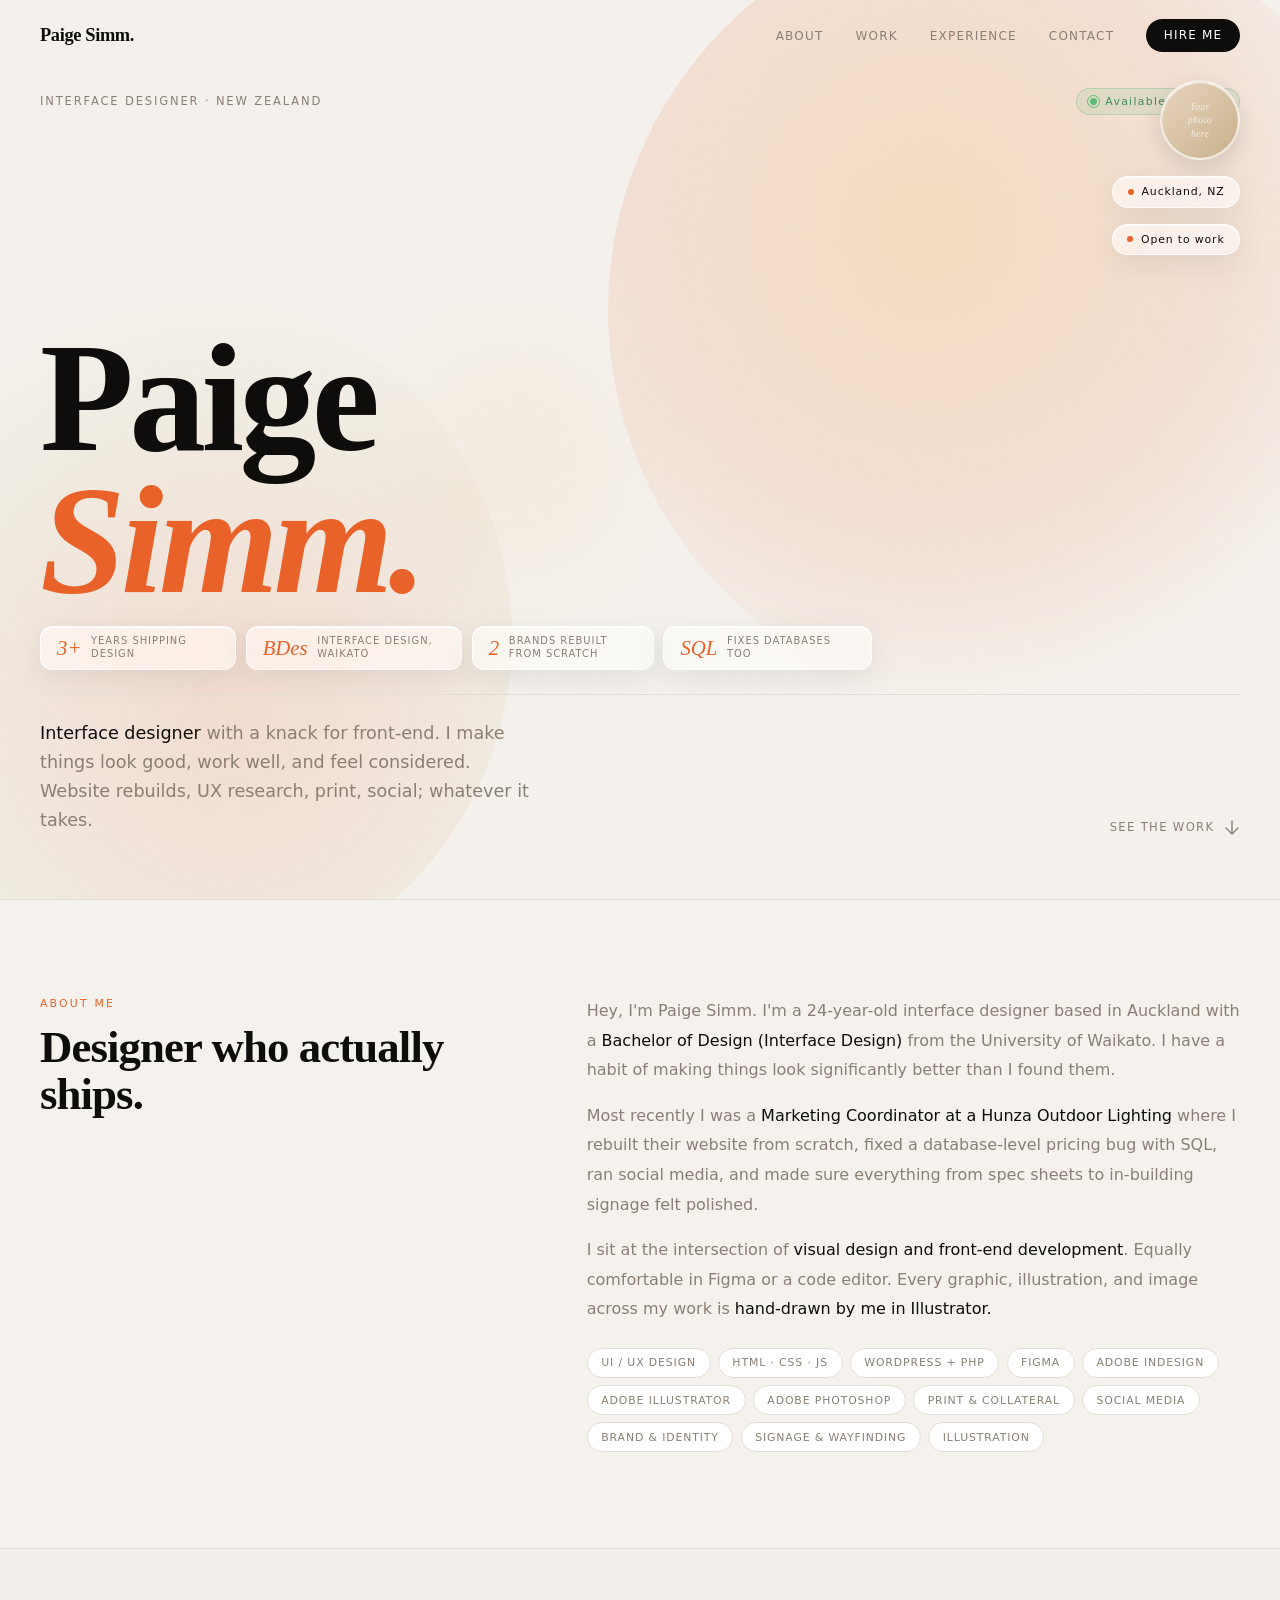
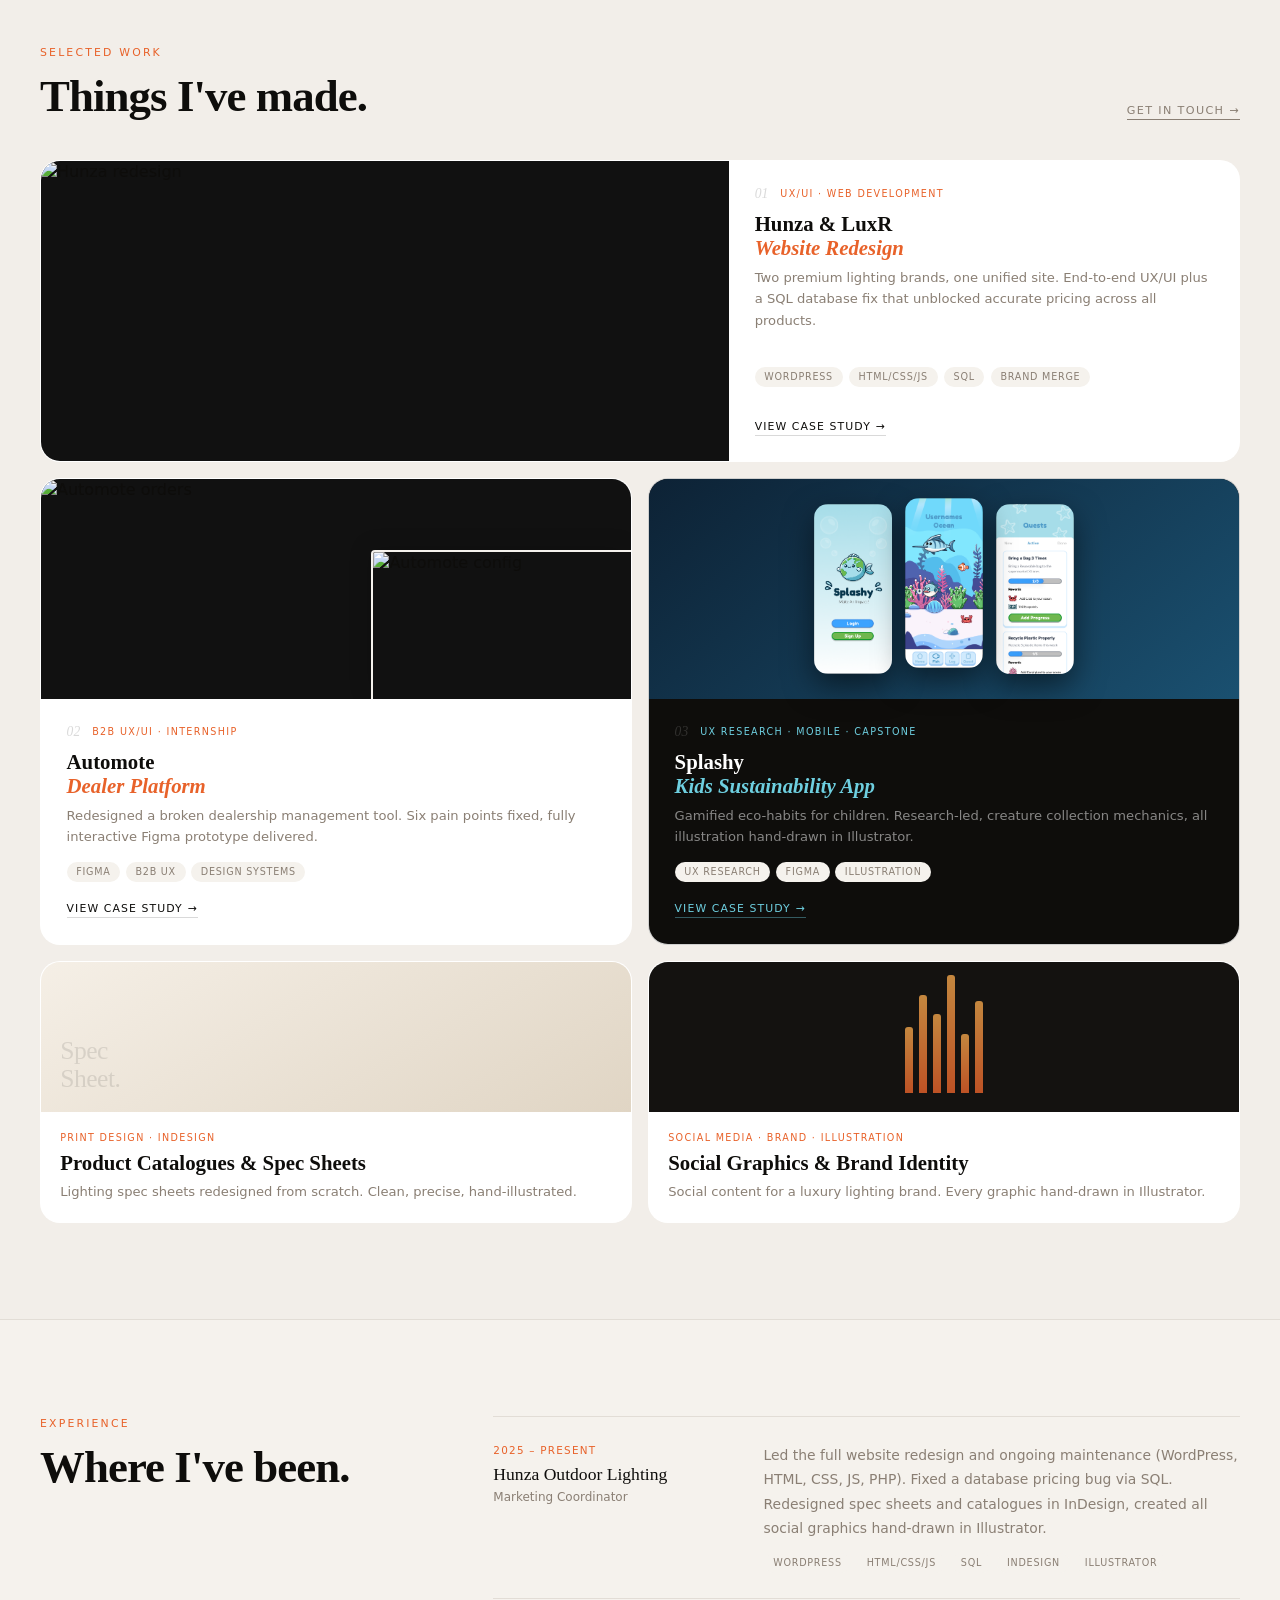
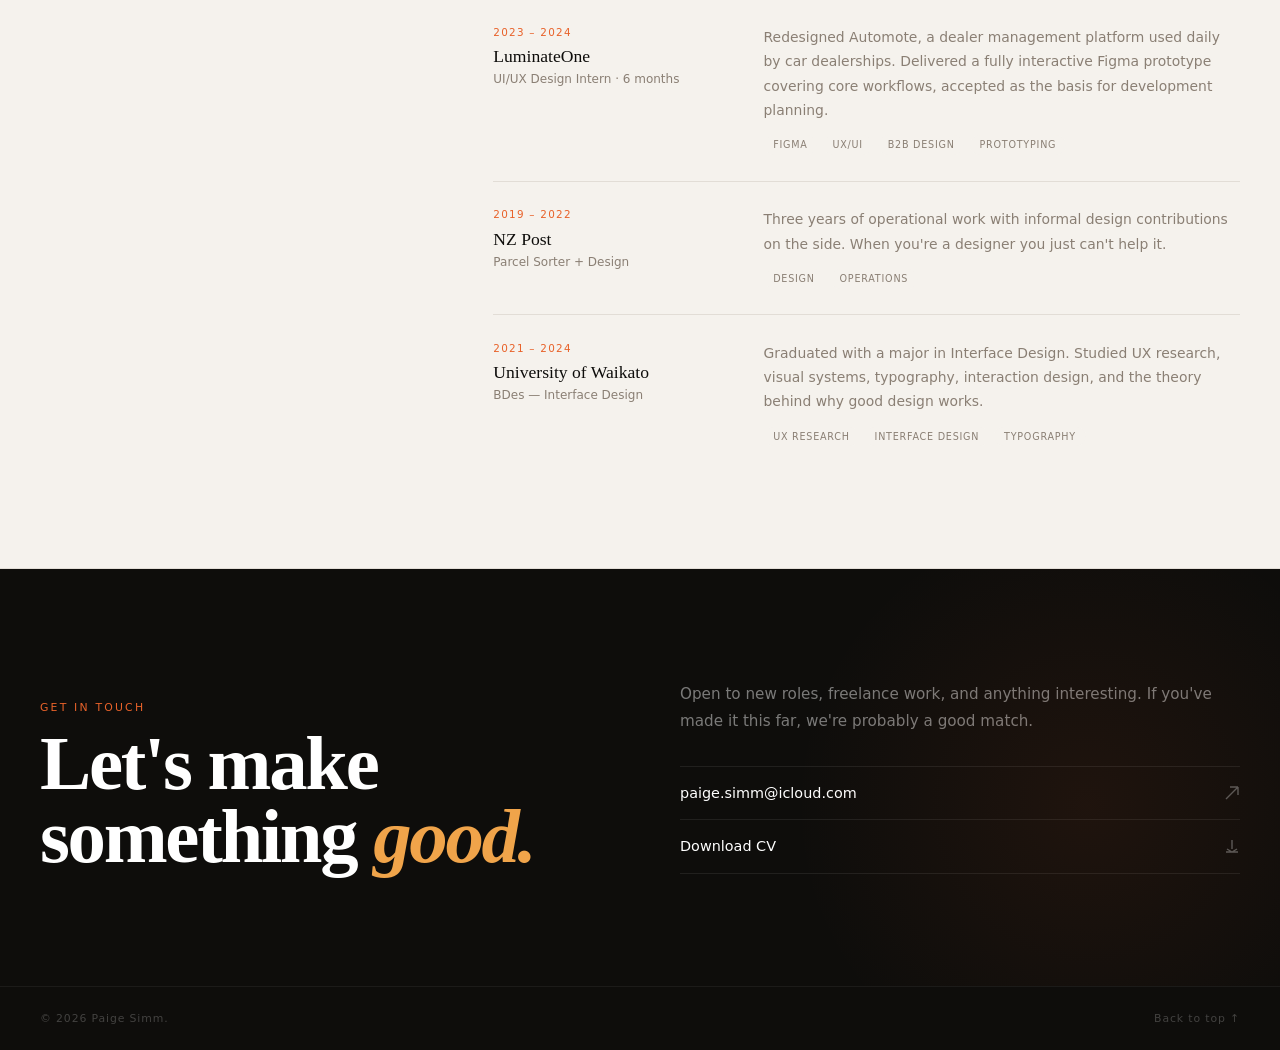
==== commit 13ae0578: "Update index.html" ====
--- a/index.html
+++ b/index.html
@@ -32,9 +32,12 @@
     <a href="#contact">Contact</a>
   </div>
 
+  <!-- Replace the existing #hero section content with this -->
   <section id="hero">
     <div class="hero-bg-blob"></div>
     <div class="hero-bg-blob2"></div>
+    <div class="hero-bg-blob3"></div>
+
     <div class="hero-top">
       <span class="hero-tag">Interface Designer · New Zealand</span>
       <span class="available-badge">
@@ -42,11 +45,44 @@
         Available for work
       </span>
     </div>
+
+    <!-- Headshot + floating pills (top right) -->
+    <div class="hero-extras">
+      <div class="hero-headshot">
+        <!-- Drop your photo in as headshot.jpg and swap the placeholder below -->
+        <!-- <img src="headshot.jpg" alt="Paige Simm"> -->
+        <div class="hero-headshot-placeholder">Your<br>photo<br>here</div>
+      </div>
+      <div class="glass-pill"><span class="glass-pill-dot"></span>Auckland, NZ</div>
+      <div class="glass-pill"><span class="glass-pill-dot"></span>Open to work</div>
+    </div>
+
     <div>
       <h1 class="hero-name">
         <span class="hero-name-line" id="nameLine1">Paige</span>
         <span class="hero-name-line" id="nameLine2">Simm.</span>
       </h1>
+
+      <!-- Glass stat cards -->
+      <div class="hero-stats">
+        <div class="hero-stat">
+          <span class="hero-stat-val">3+</span>
+          <span class="hero-stat-label">Years shipping design</span>
+        </div>
+        <div class="hero-stat">
+          <span class="hero-stat-val">BDes</span>
+          <span class="hero-stat-label">Interface Design, Waikato</span>
+        </div>
+        <div class="hero-stat">
+          <span class="hero-stat-val">2</span>
+          <span class="hero-stat-label">Brands rebuilt from scratch</span>
+        </div>
+        <div class="hero-stat">
+          <span class="hero-stat-val">SQL</span>
+          <span class="hero-stat-label">Fixes databases too</span>
+        </div>
+      </div>
+
       <div class="hero-bottom">
         <p class="hero-text">
           <strong>Interface designer</strong> with a knack for front-end. I make things look good, work well, and feel considered. Website rebuilds, UX research, print, social; whatever it takes.
--- a/style.css
+++ b/style.css
@@ -1,60 +1,132 @@
-*, *::before, *::after { margin: 0; padding: 0; box-sizing: border-box; }
+/* ---------- RESET & TOKENS ---------- */
+* {
+  margin: 0;
+  padding: 0;
+  box-sizing: border-box;
+}
 
 :root {
-  --black: #18120e;
+  --bg: #f5f2ed;
+  --card: #ffffff;
+  --dark: #0e0d0b;
   --white: #faf7f2;
-  --cream: #f0ebe1;
-  --cream2: #e5ddd0;
-  --accent: #d4874a;
-  --accent2: #e8b86d;
-  --mid: #7c6f62;
-  --serif: 'DM Serif Display', Georgia, serif;
-  --sans: 'DM Sans', sans-serif;
+  --accent: #e8622a;
+  --accent2: #f0a44a;
+  --muted: #8a7f74;
+  --border: #e2ddd6;
+  --serif: 'Clash Display', Georgia, serif;
+  --sans: 'Cabinet Grotesk', system-ui, -apple-system, sans-serif;
+  --transition: all 0.3s cubic-bezier(0.2, 0.9, 0.4, 1.1);
+  --glass-bg: rgba(255, 255, 255, 0.55);
+  --glass-border: rgba(255, 255, 255, 0.7);
+  --glass-shadow: 0 8px 32px rgba(0, 0, 0, 0.08);
 }
 
 html { scroll-behavior: smooth; }
+
 body {
-  background: var(--white);
-  color: var(--black);
+  background: var(--bg);
+  color: var(--dark);
   font-family: var(--sans);
   font-weight: 300;
   overflow-x: hidden;
-}
-
-/* ── Nav ── */
-nav {
-  position: fixed; top: 0; left: 0; right: 0;
-  display: flex; justify-content: space-between; align-items: center;
-  padding: 1.4rem 2.5rem;
-  z-index: 200;
-  transition: background 0.4s;
-}
-nav.scrolled {
-  background: rgba(250,247,242,0.92);
-  backdrop-filter: blur(16px);
-  -webkit-backdrop-filter: blur(16px);
-  border-bottom: 1px solid rgba(0,0,0,0.07);
+  line-height: 1.4;
+}
+
+::selection { background: var(--accent); color: white; }
+
+::-webkit-scrollbar { width: 4px; }
+::-webkit-scrollbar-track { background: var(--bg); }
+::-webkit-scrollbar-thumb { background: var(--accent); border-radius: 2px; }
+
+/* ---------- NOISE TEXTURE OVERLAY ---------- */
+body::before {
+  content: '';
+  position: fixed;
+  inset: 0;
+  z-index: 0;
+  pointer-events: none;
+  opacity: 0.025;
+  background-image: url("data:image/svg+xml,%3Csvg viewBox='0 0 256 256' xmlns='http://www.w3.org/2000/svg'%3E%3Cfilter id='noise'%3E%3CfeTurbulence type='fractalNoise' baseFrequency='0.9' numOctaves='4' stitchTiles='stitch'/%3E%3C/filter%3E%3Crect width='100%25' height='100%25' filter='url(%23noise)'/%3E%3C/svg%3E");
+  background-size: 128px 128px;
+}
+
+/* ---------- REVEAL ANIMATIONS ---------- */
+.reveal {
+  opacity: 0;
+  transform: translateY(24px);
+  transition: opacity 0.7s ease, transform 0.7s ease;
+}
+.reveal.in { opacity: 1; transform: none; }
+
+/* ---------- SCROLL PROGRESS BAR ---------- */
+#scroll-bar {
+  position: fixed;
+  top: 0; left: 0;
+  height: 2.5px;
+  background: linear-gradient(90deg, var(--accent), var(--accent2));
+  z-index: 9999;
+  width: 0%;
+  transition: width 0.1s linear;
+  pointer-events: none;
+}
+
+/* ---------- GLASSMORPHIC NAV (LIGHT) ---------- */
+.nav {
+  position: fixed;
+  top: 0; left: 0; right: 0;
+  z-index: 100;
+  display: flex;
+  align-items: center;
+  justify-content: space-between;
+  padding: 1.2rem 2.5rem;
+  background: transparent;
+  transition: background 0.4s, backdrop-filter 0.4s, border-color 0.4s, box-shadow 0.4s;
+  border-bottom: 1px solid transparent;
+}
+.nav.scrolled {
+  background: rgba(245, 242, 237, 0.72);
+  backdrop-filter: blur(24px) saturate(180%);
+  -webkit-backdrop-filter: blur(24px) saturate(180%);
+  border-bottom-color: rgba(255, 255, 255, 0.6);
+  box-shadow: 0 1px 0 rgba(0,0,0,0.04), 0 4px 20px rgba(0,0,0,0.06);
 }
 .nav-logo {
   font-family: var(--serif);
   font-size: 1.15rem;
-  color: var(--black);
+  font-weight: 600;
+  letter-spacing: -0.02em;
+  color: var(--dark);
   text-decoration: none;
-  letter-spacing: 0.01em;
-}
-.nav-links { display: flex; gap: 2rem; list-style: none; }
+}
+.nav-links {
+  display: flex;
+  gap: 2rem;
+  list-style: none;
+  align-items: center;
+}
 .nav-links a {
   font-size: 0.75rem;
-  letter-spacing: 0.12em;
-  text-transform: uppercase;
-  color: var(--mid);
+  letter-spacing: 0.1em;
+  text-transform: uppercase;
+  color: var(--muted);
   text-decoration: none;
-  transition: color 0.25s;
+  transition: color 0.2s;
 }
 .nav-links a:hover { color: var(--accent); }
-
-/* Hamburger (mobile only) */
-.nav-hamburger {
+.hire-btn {
+  background: var(--dark);
+  color: white !important;
+  padding: 0.5rem 1.1rem;
+  border-radius: 100px;
+  font-size: 0.72rem;
+  transition: background 0.2s, transform 0.2s;
+  display: inline-block;
+}
+.hire-btn:hover { background: var(--accent) !important; transform: scale(1.04); }
+
+/* Mobile nav */
+.hamburger {
   display: none;
   flex-direction: column;
   gap: 5px;
@@ -63,102 +135,217 @@
   cursor: pointer;
   padding: 4px;
 }
-.nav-hamburger span {
-  display: block;
+.hamburger span {
   width: 22px; height: 2px;
-  background: var(--black);
+  background: var(--dark);
   border-radius: 2px;
   transition: transform 0.3s, opacity 0.3s;
 }
-.nav-hamburger.open span:nth-child(1) { transform: translateY(7px) rotate(45deg); }
-.nav-hamburger.open span:nth-child(2) { opacity: 0; }
-.nav-hamburger.open span:nth-child(3) { transform: translateY(-7px) rotate(-45deg); }
-
-/* Mobile nav drawer */
-.nav-drawer {
+.mobile-drawer {
   display: none;
   position: fixed;
   inset: 0;
-  background: var(--white);
-  z-index: 199;
+  background: var(--bg);
+  z-index: 99;
   flex-direction: column;
   align-items: center;
   justify-content: center;
-  gap: 2.5rem;
-}
-.nav-drawer.open { display: flex; }
-.nav-drawer a {
+  gap: 2rem;
+}
+.mobile-drawer.open { display: flex; }
+.mobile-drawer a {
   font-family: var(--serif);
   font-size: 2.5rem;
-  color: var(--black);
+  color: var(--dark);
   text-decoration: none;
-  transition: color 0.2s;
-}
-.nav-drawer a:hover { color: var(--accent); }
-
-/* ── Hero ── */
+}
+@media (max-width: 768px) {
+  .nav { padding: 1rem 1.2rem; }
+  .nav-links { display: none; }
+  .hamburger { display: flex; }
+}
+
+/* ---------- HERO (INDEX) ---------- */
 #hero {
-  min-height: 85vh;
+  min-height: 100vh;
   display: flex;
   flex-direction: column;
   justify-content: flex-end;
-  padding: 0 2.5rem 3.5rem;
+  padding: 0 2.5rem 4rem;
   position: relative;
-  border-bottom: 1px solid var(--cream2);
-}
+  border-bottom: 1px solid var(--border);
+  overflow: hidden;
+}
+
+/* Animated gradient mesh */
+.hero-bg-blob {
+  position: absolute;
+  top: -10%;
+  right: -10%;
+  width: 65vw;
+  max-width: 800px;
+  aspect-ratio: 1;
+  border-radius: 50%;
+  background: radial-gradient(circle at 40% 40%, rgba(240,164,74,0.28) 0%, rgba(232,98,42,0.12) 45%, transparent 70%);
+  animation: blobFloat 14s ease-in-out infinite;
+  pointer-events: none;
+}
+.hero-bg-blob2 {
+  position: absolute;
+  bottom: -10%;
+  left: -15%;
+  width: 55vw;
+  aspect-ratio: 1;
+  border-radius: 50%;
+  background: radial-gradient(circle at 60% 60%, rgba(232,98,42,0.15) 0%, rgba(200,169,110,0.08) 50%, transparent 70%);
+  animation: blobFloat2 18s ease-in-out infinite;
+  pointer-events: none;
+}
+/* Extra ambient orb */
+.hero-bg-blob3 {
+  position: absolute;
+  top: 30%;
+  left: 25%;
+  width: 30vw;
+  aspect-ratio: 1;
+  border-radius: 50%;
+  background: radial-gradient(circle, rgba(240,164,74,0.08) 0%, transparent 65%);
+  animation: blobFloat 22s ease-in-out infinite reverse;
+  pointer-events: none;
+}
+@keyframes blobFloat {
+  0%, 100% { transform: translate(0, 0) scale(1); }
+  33% { transform: translate(-3%, 4%) scale(1.04); }
+  66% { transform: translate(4%, -3%) scale(0.97); }
+}
+@keyframes blobFloat2 {
+  0%, 100% { transform: translate(0, 0) scale(1); }
+  40% { transform: translate(5%, -5%) scale(1.06); }
+  75% { transform: translate(-3%, 3%) scale(0.95); }
+}
+
 .hero-top {
   position: absolute;
-  top: 5.5rem; left: 2.5rem; right: 2.5rem;
+  top: 5.5rem;
+  left: 2.5rem;
+  right: 2.5rem;
   display: flex;
   justify-content: space-between;
   align-items: center;
+  opacity: 0;
+  animation: fadeInUp 0.7s 0.3s forwards;
 }
 .hero-tag {
   font-size: 0.72rem;
   letter-spacing: 0.16em;
   text-transform: uppercase;
-  color: var(--mid);
-  opacity: 0;
-  animation: fadeIn 0.7s 0.3s forwards;
-}
-.hero-available {
+  color: var(--muted);
+}
+.available-badge {
   display: flex;
   align-items: center;
   gap: 0.5rem;
-  font-size: 0.72rem;
+  font-size: 0.68rem;
   letter-spacing: 0.12em;
-  text-transform: uppercase;
-  color: var(--mid);
-  background: rgba(212,135,74,0.1);
-  border: 1px solid rgba(212,135,74,0.25);
+  background: rgba(92,186,120,0.12);
+  border: 1px solid rgba(92,186,120,0.3);
   border-radius: 100px;
-  padding: 0.35rem 0.9rem;
-  opacity: 0;
-  animation: fadeIn 0.7s 0.5s forwards;
+  padding: 0.3rem 0.8rem;
+  color: #3a8a54;
+  backdrop-filter: blur(8px);
 }
 .dot-pulse {
   width: 7px; height: 7px;
+  background: #5cba78;
   border-radius: 50%;
-  background: #5cba78;
-  flex-shrink: 0;
   position: relative;
 }
 .dot-pulse::after {
   content: '';
-  position: absolute; inset: -3px;
+  position: absolute;
+  inset: -3px;
   border-radius: 50%;
   border: 1px solid #5cba78;
-  animation: pulse 2s ease-in-out infinite;
-}
-@keyframes pulse { 0%,100% { opacity:0.5;transform:scale(1); } 50% { opacity:0;transform:scale(1.8); } }
+  animation: pulse 2s infinite;
+}
+@keyframes pulse {
+  0%, 100% { opacity: 0.5; transform: scale(1); }
+  50% { opacity: 0; transform: scale(1.8); }
+}
+
+/* Headshot + floating glass pills row */
+.hero-extras {
+  position: absolute;
+  top: 5rem;
+  right: 2.5rem;
+  display: flex;
+  flex-direction: column;
+  align-items: flex-end;
+  gap: 1rem;
+  opacity: 0;
+  animation: fadeInUp 0.8s 0.9s forwards;
+}
+.hero-headshot {
+  width: 80px;
+  height: 80px;
+  border-radius: 50%;
+  overflow: hidden;
+  border: 2px solid rgba(255,255,255,0.7);
+  box-shadow: 0 8px 24px rgba(0,0,0,0.12), inset 0 1px 0 rgba(255,255,255,0.8);
+  background: linear-gradient(135deg, #e8d5c0, #c8b08a);
+  display: flex;
+  align-items: center;
+  justify-content: center;
+  backdrop-filter: blur(4px);
+}
+.hero-headshot img {
+  width: 100%;
+  height: 100%;
+  object-fit: cover;
+  object-position: top;
+}
+.hero-headshot-placeholder {
+  font-family: var(--serif);
+  font-style: italic;
+  font-size: 0.6rem;
+  color: rgba(255,255,255,0.7);
+  letter-spacing: 0.04em;
+  text-align: center;
+  padding: 0.5rem;
+  line-height: 1.4;
+}
+.glass-pill {
+  display: flex;
+  align-items: center;
+  gap: 0.5rem;
+  padding: 0.45rem 0.9rem;
+  background: var(--glass-bg);
+  border: 1px solid var(--glass-border);
+  border-radius: 100px;
+  backdrop-filter: blur(16px) saturate(150%);
+  -webkit-backdrop-filter: blur(16px) saturate(150%);
+  box-shadow: var(--glass-shadow), inset 0 1px 0 rgba(255,255,255,0.8);
+  font-size: 0.68rem;
+  letter-spacing: 0.08em;
+  color: var(--dark);
+  white-space: nowrap;
+}
+.glass-pill-dot {
+  width: 6px; height: 6px;
+  border-radius: 50%;
+  background: var(--accent);
+  flex-shrink: 0;
+}
 
 .hero-name {
   font-family: var(--serif);
-  font-size: clamp(5rem, 13vw, 12rem);
-  line-height: 0.9;
-  letter-spacing: -0.02em;
-  overflow: visible;
-  padding-bottom: 0.06em;
+  font-weight: 700;
+  font-size: clamp(4.5rem, 12vw, 11rem);
+  line-height: 0.92;
+  letter-spacing: -0.03em;
+  margin-bottom: 0.1em;
+  position: relative;
+  z-index: 1;
 }
 .hero-name-line {
   display: block;
@@ -166,31 +353,69 @@
   transform: translateY(20px);
   animation: slideUp 0.9s cubic-bezier(0.16,1,0.3,1) forwards;
 }
-.hero-name-line:nth-child(1) { animation-delay: 0.1s; }
-.hero-name-line:nth-child(2) {
-  animation-delay: 0.22s;
+.hero-name-line:first-child { animation-delay: 0.1s; }
+.hero-name-line:last-child { animation-delay: 0.22s; font-style: italic; color: var(--accent); }
+
+/* Glass stat cards row floating above bottom */
+.hero-stats {
+  display: flex;
+  gap: 0.6rem;
+  margin-bottom: 1.5rem;
+  flex-wrap: wrap;
+  opacity: 0;
+  animation: fadeInUp 0.8s 0.6s forwards;
+  position: relative;
+  z-index: 1;
+}
+.hero-stat {
+  display: flex;
+  align-items: center;
+  gap: 0.6rem;
+  padding: 0.5rem 1rem;
+  background: var(--glass-bg);
+  border: 1px solid var(--glass-border);
+  border-radius: 12px;
+  backdrop-filter: blur(20px) saturate(180%);
+  -webkit-backdrop-filter: blur(20px) saturate(180%);
+  box-shadow: var(--glass-shadow), inset 0 1px 0 rgba(255,255,255,0.9);
+}
+.hero-stat-val {
+  font-family: var(--serif);
   font-style: italic;
+  font-size: 1.3rem;
   color: var(--accent);
+  line-height: 1;
+}
+.hero-stat-label {
+  font-size: 0.62rem;
+  letter-spacing: 0.1em;
+  text-transform: uppercase;
+  color: var(--muted);
+  line-height: 1.3;
+  max-width: 8rem;
 }
 
 .hero-bottom {
   display: flex;
   justify-content: space-between;
   align-items: flex-end;
-  margin-top: 2rem;
+  margin-top: 1rem;
   padding-top: 1.5rem;
-  border-top: 1px solid var(--cream2);
+  border-top: 1px solid var(--border);
   opacity: 0;
-  animation: fadeIn 0.8s 0.7s forwards;
-  gap: 2rem;
-}
-.hero-role {
-  font-size: clamp(0.88rem, 1.4vw, 1.05rem);
-  color: var(--mid);
+  animation: fadeInUp 0.8s 0.7s forwards;
+  flex-wrap: wrap;
+  gap: 1.5rem;
+  position: relative;
+  z-index: 1;
+}
+.hero-text {
+  font-size: clamp(0.9rem, 1.4vw, 1.1rem);
+  color: var(--muted);
   line-height: 1.65;
   max-width: 44ch;
 }
-.hero-role strong { color: var(--black); font-weight: 500; }
+.hero-text strong { color: var(--dark); font-weight: 500; }
 .hero-scroll {
   display: flex;
   align-items: center;
@@ -198,51 +423,52 @@
   font-size: 0.72rem;
   letter-spacing: 0.12em;
   text-transform: uppercase;
-  color: var(--mid);
+  color: var(--muted);
   text-decoration: none;
-  flex-shrink: 0;
-  transition: color 0.25s;
+  transition: color 0.2s;
 }
 .hero-scroll:hover { color: var(--accent); }
 .hero-scroll svg { transition: transform 0.3s; }
 .hero-scroll:hover svg { transform: translateY(4px); }
-
-@keyframes slideUp { from { opacity:0;transform:translateY(20px); } to { opacity:1;transform:translateY(0); } }
-@keyframes fadeIn { to { opacity: 1; } }
-
-/* ── Shared sections ── */
-section { padding: 5rem 2.5rem; }
+@keyframes slideUp { to { opacity: 1; transform: translateY(0); } }
+@keyframes fadeInUp { to { opacity: 1; } }
+
+/* ---------- ABOUT SECTION ---------- */
+#about {
+  padding: 6rem 2.5rem;
+  border-bottom: 1px solid var(--border);
+  position: relative;
+}
+.about-grid {
+  max-width: 1200px;
+  margin: 0 auto;
+  display: grid;
+  grid-template-columns: 1fr 1.4fr;
+  gap: 5rem;
+  align-items: start;
+}
 .section-label {
   font-size: 0.68rem;
   letter-spacing: 0.2em;
   text-transform: uppercase;
   color: var(--accent);
-  margin-bottom: 0.9rem;
   display: block;
+  margin-bottom: 0.8rem;
 }
 .section-heading {
   font-family: var(--serif);
-  font-size: clamp(2rem, 4vw, 3.2rem);
-  line-height: 1.08;
+  font-size: clamp(2rem, 3.5vw, 3rem);
+  line-height: 1.05;
+  letter-spacing: -0.02em;
   margin-bottom: 2rem;
 }
-
-/* ── About ── */
-#about {
-  display: grid;
-  grid-template-columns: 5fr 7fr;
-  gap: 5rem;
-  align-items: start;
-  border-bottom: 1px solid var(--cream2);
-}
-.about-left .section-heading { margin-bottom: 0; max-width: 14ch; }
-.about-body p {
+.about-text p {
   font-size: 1rem;
   line-height: 1.85;
-  color: var(--mid);
+  color: var(--muted);
   margin-bottom: 1rem;
 }
-.about-body p strong { color: var(--black); font-weight: 500; }
+.about-text p strong { color: var(--dark); font-weight: 500; }
 .skills-grid {
   display: flex;
   flex-wrap: wrap;
@@ -254,29 +480,31 @@
   letter-spacing: 0.08em;
   text-transform: uppercase;
   padding: 0.4rem 0.85rem;
-  border: 1px solid var(--cream2);
+  border: 1px solid var(--border);
   border-radius: 100px;
-  color: var(--mid);
-  background: var(--white);
+  color: var(--muted);
+  background: white;
+  cursor: default;
   transition: background 0.2s, color 0.2s, border-color 0.2s;
-  cursor: default;
 }
 .skill-tag:hover {
   background: var(--accent);
-  color: var(--white);
+  color: white;
   border-color: var(--accent);
 }
 
-/* ── Work ── */
+/* ---------- WORK BENTO GRID ---------- */
 #work {
-  background: var(--cream);
-  border-bottom: 1px solid var(--cream2);
+  padding: 6rem 2.5rem;
+  background: rgba(240,236,230,0.5);
+  border-bottom: 1px solid var(--border);
 }
 .work-header {
+  max-width: 1200px;
+  margin: 0 auto 2.5rem;
   display: flex;
   justify-content: space-between;
   align-items: flex-end;
-  margin-bottom: 2rem;
   flex-wrap: wrap;
   gap: 1rem;
 }
@@ -286,221 +514,183 @@
   letter-spacing: 0.12em;
   text-transform: uppercase;
   text-decoration: none;
-  color: var(--mid);
+  color: var(--muted);
   border-bottom: 1px solid currentColor;
   padding-bottom: 2px;
-  transition: color 0.25s;
-  white-space: nowrap;
+  transition: color 0.2s;
 }
 .view-all:hover { color: var(--accent); }
-
-/* Work grid */
-.work-grid {
+.bento-grid {
+  max-width: 1200px;
+  margin: 0 auto;
   display: grid;
-  grid-template-columns: 1fr 1fr;
+  grid-template-columns: repeat(2, 1fr);
   gap: 1rem;
 }
-
-/* Base card */
-.wcard {
-  background: var(--white);
-  border-radius: 10px;
+.bento-card {
+  background: white;
+  border-radius: 20px;
   overflow: hidden;
   text-decoration: none;
-  color: inherit;
+  color: var(--dark);
   display: flex;
   flex-direction: column;
-  transition: box-shadow 0.3s ease, transform 0.3s ease;
+  transition: box-shadow 0.4s ease, transform 0.3s ease;
   cursor: pointer;
-}
-.wcard:hover { box-shadow: 0 12px 48px rgba(0,0,0,0.1); }
-
-/* Full-width card */
-.wcard--full {
-  grid-column: 1 / -1;
-  flex-direction: row;
-}
-.wcard--full .wcard-img { flex: 1.5; border-radius: 10px 0 0 10px; }
-.wcard--full .wcard-text { flex: 1; border-left: 1px solid var(--cream2); }
-
-/* Image area */
-.wcard-img {
+  transform-style: preserve-3d;
+  border: 1px solid rgba(255,255,255,0.8);
+}
+.bento-card:hover {
+  box-shadow: 0 32px 80px rgba(0,0,0,0.14), 0 2px 8px rgba(0,0,0,0.06);
+}
+.full-width { grid-column: 1 / -1; flex-direction: row; }
+.full-width .card-img { flex: 1.5; height: 300px; }
+.card-img {
   position: relative;
   overflow: hidden;
-  height: 240px;
+  height: 220px;
   background: #111;
   flex-shrink: 0;
 }
-.wcard--full .wcard-img { height: 300px; }
-
-.wcard-img img {
-  width: 100%;
-  height: 100%;
+.card-img img {
+  width: 100%; height: 100%;
   object-fit: cover;
   object-position: top;
-  display: block;
   transition: transform 0.6s ease;
 }
-.wcard:hover .wcard-img img { transform: scale(1.04); }
-
-/* Automote split image */
-.wcard-img-secondary {
+.bento-card:hover .card-img img { transform: scale(1.04); }
+.split-img {
   position: absolute;
   bottom: 0; right: 0;
-  width: 44%;
-  height: 68%;
+  width: 44%; height: 68%;
   overflow: hidden;
-  border-top: 2px solid var(--cream);
-  border-left: 2px solid var(--cream);
+  border-top: 2px solid var(--bg);
+  border-left: 2px solid var(--bg);
   border-radius: 4px 0 0 0;
   box-shadow: -4px -4px 20px rgba(0,0,0,0.12);
 }
-.wcard-img-secondary img {
-  width: 100%; height: 100%;
-  object-fit: cover; object-position: top;
-  transition: transform 0.6s ease;
-}
-.wcard:hover .wcard-img-secondary img { transform: scale(1.04); }
-
-/* Splashy phones */
-.wcard-img--phones {
-  background: linear-gradient(140deg, #0d2235 0%, #1a5070 100%);
+.split-img img { width: 100%; height: 100%; object-fit: cover; }
+.phones-container {
+  background: linear-gradient(140deg, #0d2235, #1a5070);
   display: flex;
   align-items: center;
   justify-content: center;
   gap: 0.8rem;
-  padding: 1.2rem;
-  height: 240px;
-}
-.wcard-img--phones img {
-  width: 80px !important;
-  height: 174px !important;
-  object-fit: cover !important;
-  object-position: top !important;
+  padding: 1rem;
+  height: 220px;
+}
+.phone-mock {
+  width: 78px; height: 170px;
+  object-fit: cover;
+  object-position: top;
   border-radius: 14px;
   box-shadow: 0 12px 30px rgba(0,0,0,0.5);
-  transition: transform 0.4s ease !important;
-  flex-shrink: 0;
-}
-.wcard:hover .wcard-img--phones img { transform: translateY(-6px); }
-
-/* Placeholder visuals */
-.wcard-img--print {
-  height: 160px;
-  background: linear-gradient(150deg, #f5efe6, #dfd5c4);
+  transition: transform 0.4s;
+}
+.bento-card:hover .phone-mock { transform: translateY(-6px); }
+.card-content {
+  padding: 1.4rem 1.6rem 1.6rem;
+  display: flex;
+  flex-direction: column;
+  gap: 0.4rem;
+  flex: 1;
+}
+.card-meta {
+  display: flex;
+  align-items: center;
+  gap: 0.75rem;
+  margin-bottom: 0.2rem;
+}
+.card-num {
+  font-family: var(--serif);
+  font-style: italic;
+  font-size: 0.85rem;
+  color: rgba(0,0,0,0.15);
+}
+.card-cat {
+  font-size: 0.6rem;
+  letter-spacing: 0.14em;
+  text-transform: uppercase;
+  color: var(--accent);
+}
+.card-title {
+  font-family: var(--serif);
+  font-size: 1.3rem;
+  line-height: 1.15;
+}
+.card-title em { font-style: italic; color: var(--accent); }
+.card-desc {
+  font-size: 0.82rem;
+  color: var(--muted);
+  line-height: 1.65;
+  flex: 1;
+}
+.card-link {
+  font-size: 0.68rem;
+  letter-spacing: 0.1em;
+  text-transform: uppercase;
+  color: var(--dark);
+  border-bottom: 1px solid rgba(0,0,0,0.15);
+  padding-bottom: 1px;
+  margin-top: 0.8rem;
+  align-self: flex-start;
+  transition: color 0.2s, border-color 0.2s;
+}
+.bento-card:hover .card-link { color: var(--accent); border-color: var(--accent); }
+.dark-card { background: var(--dark); color: white; }
+.dark-card .card-num { color: rgba(255,255,255,0.15); }
+.dark-card .card-cat { color: #6ecfe0; }
+.dark-card .card-title em { color: #6ecfe0; }
+.dark-card .card-desc { color: rgba(255,255,255,0.5); }
+.dark-card .card-link { color: #6ecfe0; border-color: rgba(110,207,224,0.4); }
+.small-card { grid-column: span 1; }
+.small-card .card-content { padding: 1.2rem; }
+.print-placeholder {
+  height: 150px;
+  background: linear-gradient(150deg, #f5efe6, #e0d5c4);
   display: flex;
   align-items: flex-end;
   padding: 1.2rem;
 }
-.wcard-big-text {
+.print-text {
   font-family: var(--serif);
   font-size: 1.6rem;
   color: rgba(0,0,0,0.1);
   line-height: 1.1;
   letter-spacing: -0.02em;
 }
-.wcard-img--social {
-  height: 160px;
-  background: #1a1208;
+.social-placeholder {
+  height: 150px;
+  background: #141210;
   display: flex;
   align-items: flex-end;
   justify-content: center;
   padding: 0 1.5rem 1.2rem;
-}
-.social-visual {
-  display: flex;
-  align-items: flex-end;
   gap: 6px;
-  height: 80px;
-  width: 100%;
-  justify-content: center;
-}
-.sv-bar {
+}
+.social-bar {
   width: 8px;
-  background: var(--accent2);
+  background: linear-gradient(180deg, var(--accent2), var(--accent));
   border-radius: 3px 3px 0 0;
-  opacity: 0.75;
-  flex-shrink: 0;
-}
-
-/* Card text */
-.wcard-text {
-  padding: 1.4rem 1.6rem 1.6rem;
-  display: flex;
-  flex-direction: column;
-  gap: 0.4rem;
-  flex: 1;
-}
-.wcard-meta {
-  display: flex;
-  align-items: center;
-  gap: 0.75rem;
-  margin-bottom: 0.2rem;
-}
-.wcard-num {
-  font-family: var(--serif);
-  font-style: italic;
-  font-size: 0.85rem;
-  color: rgba(0,0,0,0.15);
-}
-.wcard-cat {
-  font-size: 0.6rem;
-  letter-spacing: 0.14em;
-  text-transform: uppercase;
-  color: var(--accent);
-}
-.wcard-title {
-  font-family: var(--serif);
-  font-size: 1.3rem;
-  line-height: 1.15;
-}
-.wcard-title em { font-style: italic; color: var(--accent); }
-.wcard-desc {
-  font-size: 0.82rem;
-  color: var(--mid);
-  line-height: 1.65;
-  flex: 1;
-}
-.wcard-link {
-  display: inline-block;
-  font-size: 0.68rem;
-  letter-spacing: 0.1em;
-  text-transform: uppercase;
-  color: var(--black);
-  border-bottom: 1px solid rgba(0,0,0,0.18);
-  padding-bottom: 1px;
-  margin-top: 0.8rem;
-  transition: color 0.25s, border-color 0.25s;
-  align-self: flex-start;
-}
-.wcard:hover .wcard-link { color: var(--accent); border-color: var(--accent); }
-
-/* Dark card variant */
-.wcard--dark { background: #0d2235; }
-.wcard--dark .wcard-text { border-top: 1px solid rgba(255,255,255,0.07); }
-.wcard--dark .wcard-num { color: rgba(255,255,255,0.15); }
-.wcard--dark .wcard-cat { color: #6ecfe0; }
-.wcard--dark .wcard-title { color: #f0f8ff; }
-.wcard--dark .wcard-title em { color: #6ecfe0; }
-.wcard--dark .wcard-desc { color: rgba(255,255,255,0.45); }
-.wcard--dark .wcard-link { color: #6ecfe0; border-color: rgba(110,207,224,0.4); }
-
-/* Small card */
-.wcard--small { grid-column: span 1; }
-.wcard--small .wcard-text { padding: 1.2rem; }
-
-/* ── Experience ── */
+  opacity: 0.8;
+}
+
+/* ---------- EXPERIENCE ---------- */
 #experience {
+  padding: 6rem 2.5rem;
+  border-bottom: 1px solid var(--border);
+}
+.exp-grid {
+  max-width: 1200px;
+  margin: 0 auto;
   display: grid;
   grid-template-columns: 1fr 2fr;
   gap: 5rem;
   align-items: start;
-  border-bottom: 1px solid var(--cream2);
-}
-.exp-heading-col { position: sticky; top: 6rem; }
-.exp-heading-col .section-heading { margin-bottom: 0; }
+}
+.sticky-head { position: sticky; top: 6rem; }
 .exp-item {
-  border-top: 1px solid var(--cream2);
+  border-top: 1px solid var(--border);
   padding: 1.6rem 0;
   display: grid;
   grid-template-columns: 1fr 2fr;
@@ -508,124 +698,232 @@
   transition: padding-left 0.3s;
 }
 .exp-item:hover { padding-left: 0.5rem; }
-.exp-date { font-size: 0.65rem; letter-spacing: 0.12em; text-transform: uppercase; color: var(--accent); margin-bottom: 0.3rem; }
-.exp-company { font-family: var(--serif); font-size: 1.15rem; margin-bottom: 0.15rem; }
-.exp-role { font-size: 0.75rem; color: var(--mid); }
-.exp-desc { font-size: 0.87rem; line-height: 1.75; color: var(--mid); }
-.exp-tags { margin-top: 0.8rem; display: flex; flex-wrap: wrap; gap: 0.35rem; }
+.exp-date {
+  font-size: 0.65rem;
+  letter-spacing: 0.12em;
+  text-transform: uppercase;
+  color: var(--accent);
+  margin-bottom: 0.3rem;
+}
+.exp-company { font-family: var(--serif); font-size: 1.1rem; margin-bottom: 0.15rem; }
+.exp-role { font-size: 0.75rem; color: var(--muted); }
+.exp-desc { font-size: 0.87rem; line-height: 1.75; color: var(--muted); margin-bottom: 0.8rem; }
+.exp-tags { display: flex; flex-wrap: wrap; gap: 0.35rem; }
 .exp-tag {
-  font-size: 0.6rem; letter-spacing: 0.08em; text-transform: uppercase;
-  padding: 0.2rem 0.6rem; background: var(--cream); border-radius: 100px; color: var(--mid);
-}
-
-/* ── Contact ── */
+  font-size: 0.6rem;
+  letter-spacing: 0.08em;
+  text-transform: uppercase;
+  padding: 0.2rem 0.6rem;
+  background: var(--bg);
+  border-radius: 100px;
+  color: var(--muted);
+}
+
+/* ---------- CONTACT ---------- */
 #contact {
-  background: var(--black);
-  color: var(--white);
-  padding: 5rem 2.5rem;
+  background: var(--dark);
+  color: white;
+  padding: 7rem 2.5rem;
   display: grid;
   grid-template-columns: 1fr 1fr;
-  gap: 4rem;
+  gap: 5rem;
   align-items: end;
-}
-#contact .section-label { color: var(--accent); }
+  position: relative;
+  overflow: hidden;
+}
+/* Subtle gradient orb in contact */
+#contact::before {
+  content: '';
+  position: absolute;
+  top: -20%;
+  right: -10%;
+  width: 50vw;
+  aspect-ratio: 1;
+  border-radius: 50%;
+  background: radial-gradient(circle, rgba(232,98,42,0.08) 0%, transparent 65%);
+  pointer-events: none;
+}
+.contact-left .section-label { color: var(--accent); }
 .contact-heading {
   font-family: var(--serif);
-  font-size: clamp(2.4rem, 5.5vw, 4.5rem);
-  line-height: 1.0;
-  color: var(--white);
+  font-size: clamp(2.5rem, 6vw, 5rem);
+  line-height: 0.95;
+  letter-spacing: -0.03em;
   margin-top: 0.5rem;
 }
 .contact-heading em { font-style: italic; color: var(--accent2); }
-.contact-right { display: flex; flex-direction: column; justify-content: flex-end; gap: 1.5rem; }
-.contact-sub { font-size: 0.95rem; color: rgba(250,247,242,0.45); line-height: 1.75; }
-.contact-links { display: flex; flex-direction: column; }
+.contact-sub {
+  font-size: 0.95rem;
+  color: rgba(255,255,255,0.45);
+  line-height: 1.75;
+  margin-bottom: 2rem;
+}
 .contact-link {
   display: flex;
   justify-content: space-between;
   align-items: center;
   padding: 1rem 0;
-  border-top: 1px solid rgba(250,247,242,0.08);
+  border-top: 1px solid rgba(255,255,255,0.08);
   text-decoration: none;
-  color: var(--white);
+  color: white;
   font-size: 0.9rem;
-  transition: color 0.25s;
-}
-.contact-link:last-child { border-bottom: 1px solid rgba(250,247,242,0.08); }
+  transition: color 0.2s;
+}
+.contact-link:last-child { border-bottom: 1px solid rgba(255,255,255,0.08); }
 .contact-link:hover { color: var(--accent2); }
-.contact-link svg { opacity: 0.3; transition: opacity 0.25s, transform 0.25s; }
-.contact-link:hover svg { opacity: 1; transform: translate(3px,-3px); }
-
-/* ── Footer ── */
+.contact-link svg { opacity: 0.3; transition: opacity 0.2s, transform 0.2s; }
+.contact-link:hover svg { opacity: 1; transform: translate(3px, -3px); }
+
+/* ---------- FOOTER ---------- */
 footer {
-  background: var(--black);
-  border-top: 1px solid rgba(250,247,242,0.06);
+  background: var(--dark);
+  border-top: 1px solid rgba(255,255,255,0.06);
   padding: 1.5rem 2.5rem;
   display: flex;
   justify-content: space-between;
   align-items: center;
 }
 footer span, footer a {
-  font-size: 0.68rem; letter-spacing: 0.08em;
-  color: rgba(250,247,242,0.22); text-decoration: none; transition: color 0.25s;
+  font-size: 0.68rem;
+  letter-spacing: 0.08em;
+  color: rgba(255,255,255,0.22);
+  text-decoration: none;
+  transition: color 0.2s;
 }
 footer a:hover { color: var(--accent2); }
 
-/* ── Mobile responsive ── */
-@media (max-width: 768px) {
-  /* Nav */
-  nav { padding: 1.2rem 1.2rem; }
-  .nav-links { display: none; }
-  .nav-hamburger { display: flex; }
-
-  /* Hero */
-  #hero { min-height: 80vh; padding: 0 1.2rem 2.5rem; }
+/* ---------- CASE STUDY HERO (shared) ---------- */
+.cs-hero {
+  min-height: 75vh;
+  display: flex;
+  flex-direction: column;
+  justify-content: flex-end;
+  padding: 0 3rem 4rem;
+  position: relative;
+  overflow: hidden;
+  border-bottom: 1px solid rgba(255,255,255,0.08);
+}
+.cs-hero-bg {
+  position: absolute;
+  inset: 0;
+}
+.cs-hero-bg::after {
+  content: '';
+  position: absolute;
+  inset: 0;
+}
+/* Animated mesh for case study heroes */
+.cs-hero::before {
+  content: '';
+  position: absolute;
+  top: -20%;
+  right: -5%;
+  width: 60vw;
+  aspect-ratio: 1;
+  border-radius: 50%;
+  opacity: 0.6;
+  pointer-events: none;
+  animation: blobFloat 16s ease-in-out infinite;
+}
+.cs-hero::after {
+  content: '';
+  position: absolute;
+  bottom: -10%;
+  left: -10%;
+  width: 40vw;
+  aspect-ratio: 1;
+  border-radius: 50%;
+  opacity: 0.4;
+  pointer-events: none;
+  animation: blobFloat2 20s ease-in-out infinite;
+}
+.cs-hero-top {
+  position: absolute;
+  top: 6rem;
+  left: 3rem;
+  right: 3rem;
+  display: flex;
+  justify-content: space-between;
+  z-index: 1;
+  opacity: 0;
+  animation: fadeInUp 0.7s 0.3s forwards;
+}
+.cs-eyebrow {
+  font-size: 0.68rem;
+  letter-spacing: 0.2em;
+  text-transform: uppercase;
+  color: var(--accent);
+}
+.cs-year {
+  font-size: 0.68rem;
+  letter-spacing: 0.14em;
+  text-transform: uppercase;
+  color: rgba(246,243,238,0.3);
+}
+.cs-hero-content { position: relative; z-index: 1; }
+.cs-title {
+  font-family: var(--serif);
+  font-size: clamp(3.5rem, 9vw, 8rem);
+  line-height: 0.9;
+  letter-spacing: -0.02em;
+}
+.cs-title-line {
+  display: block;
+  opacity: 0;
+  transform: translateY(20px);
+  animation: slideUp 0.9s cubic-bezier(0.16,1,0.3,1) forwards;
+}
+.cs-title-line:nth-child(1) { animation-delay: 0.1s; }
+.cs-title-line:nth-child(2) { animation-delay: 0.25s; font-style: italic; color: var(--accent); }
+.cs-hero-meta {
+  display: flex;
+  gap: 0;
+  margin-top: 2.5rem;
+  padding-top: 2rem;
+  border-top: 1px solid rgba(255,255,255,0.1);
+  opacity: 0;
+  animation: fadeInUp 0.8s 0.7s forwards;
+  flex-wrap: wrap;
+}
+.cs-hero-meta > div {
+  padding: 0 2.5rem 0 0;
+  margin: 0 2.5rem 0 0;
+  border-right: 1px solid rgba(255,255,255,0.1);
+}
+.cs-hero-meta > div:last-child {
+  border-right: none;
+  margin-right: 0;
+  padding-right: 0;
+}
+.cs-meta-label {
+  font-size: 0.62rem;
+  letter-spacing: 0.18em;
+  text-transform: uppercase;
+  color: rgba(246,243,238,0.3);
+  margin-bottom: 0.4rem;
+}
+.cs-meta-value { font-size: 0.88rem; color: var(--white); }
+
+/* ---------- RESPONSIVE (shared) ---------- */
+@media (max-width: 900px) {
+  .about-grid, .exp-grid, #contact { grid-template-columns: 1fr; gap: 2rem; }
+  .bento-grid { grid-template-columns: 1fr; }
+  .full-width { flex-direction: column; }
+  .full-width .card-img { height: 220px; }
+  .exp-item { grid-template-columns: 1fr; gap: 0.3rem; }
+  #hero { padding: 0 1.2rem 2.5rem; }
   .hero-top { left: 1.2rem; right: 1.2rem; top: 4.5rem; }
   .hero-tag { display: none; }
-  .hero-available { font-size: 0.65rem; padding: 0.28rem 0.7rem; }
-  .hero-name { font-size: clamp(3.8rem, 14vw, 6rem); }
-  .hero-bottom { flex-direction: column; align-items: flex-start; gap: 1.2rem; margin-top: 1.5rem; }
-  .hero-role { font-size: 0.9rem; max-width: none; }
-
-  /* Sections */
+  .hero-bottom { flex-direction: column; align-items: flex-start; }
+  .hero-extras { top: 4.5rem; right: 1.2rem; }
+  .hero-headshot { width: 60px; height: 60px; }
+  .hero-stats { gap: 0.4rem; }
+  .hero-stat { padding: 0.4rem 0.75rem; }
   section { padding: 3rem 1.2rem; }
-
-  /* About */
-  #about { grid-template-columns: 1fr; gap: 2rem; }
-  .about-left .section-heading { font-size: 2rem; }
-
-  /* Work */
-  .work-header { flex-direction: column; align-items: flex-start; }
-  .work-grid { grid-template-columns: 1fr; gap: 0.8rem; }
-  .wcard--full { grid-column: span 1; flex-direction: column; }
-  .wcard--full .wcard-img { border-radius: 10px 10px 0 0; height: 220px; flex: none; }
-  .wcard--full .wcard-text { border-left: none; border-top: 1px solid var(--cream2); flex: none; }
-  .wcard--small { grid-column: span 1; }
-  .wcard-img { height: 200px; }
-  .wcard-img--phones { height: 200px; gap: 0.6rem; padding: 1rem; }
-  .wcard-img--phones img { width: 70px !important; height: 150px !important; }
-  .wcard-title { font-size: 1.15rem; }
-
-  /* Experience */
-  #experience { grid-template-columns: 1fr; gap: 0; }
-  .exp-heading-col { position: static; margin-bottom: 1.5rem; }
-  .exp-item { grid-template-columns: 1fr; gap: 0.3rem; padding: 1.2rem 0; }
-
-  /* Contact */
-  #contact { grid-template-columns: 1fr; gap: 2.5rem; padding: 3.5rem 1.2rem; }
-
-  /* Footer */
-  footer { flex-direction: column; gap: 0.4rem; text-align: center; padding: 1.2rem; }
-}
-
-@media (min-width: 769px) and (max-width: 1024px) {
-  nav { padding: 1.4rem 2rem; }
-  section { padding: 4rem 2rem; }
-  #hero { padding: 0 2rem 3rem; }
-  .hero-top { left: 2rem; right: 2rem; }
-  .hero-name { font-size: clamp(4.5rem, 10vw, 8rem); }
-  .work-grid { gap: 0.8rem; }
-  .wcard--full .wcard-img { height: 260px; }
-  #experience { gap: 3rem; }
-  #contact { padding: 4rem 2rem; gap: 3rem; }
-}
+  .cs-hero { padding: 0 1.5rem 3rem; }
+  .cs-hero-top { left: 1.5rem; right: 1.5rem; top: 5rem; }
+  footer { flex-direction: column; gap: 0.4rem; text-align: center; }
+}
+@media (max-width: 480px) {
+  .hero-stats { display: none; }
+}
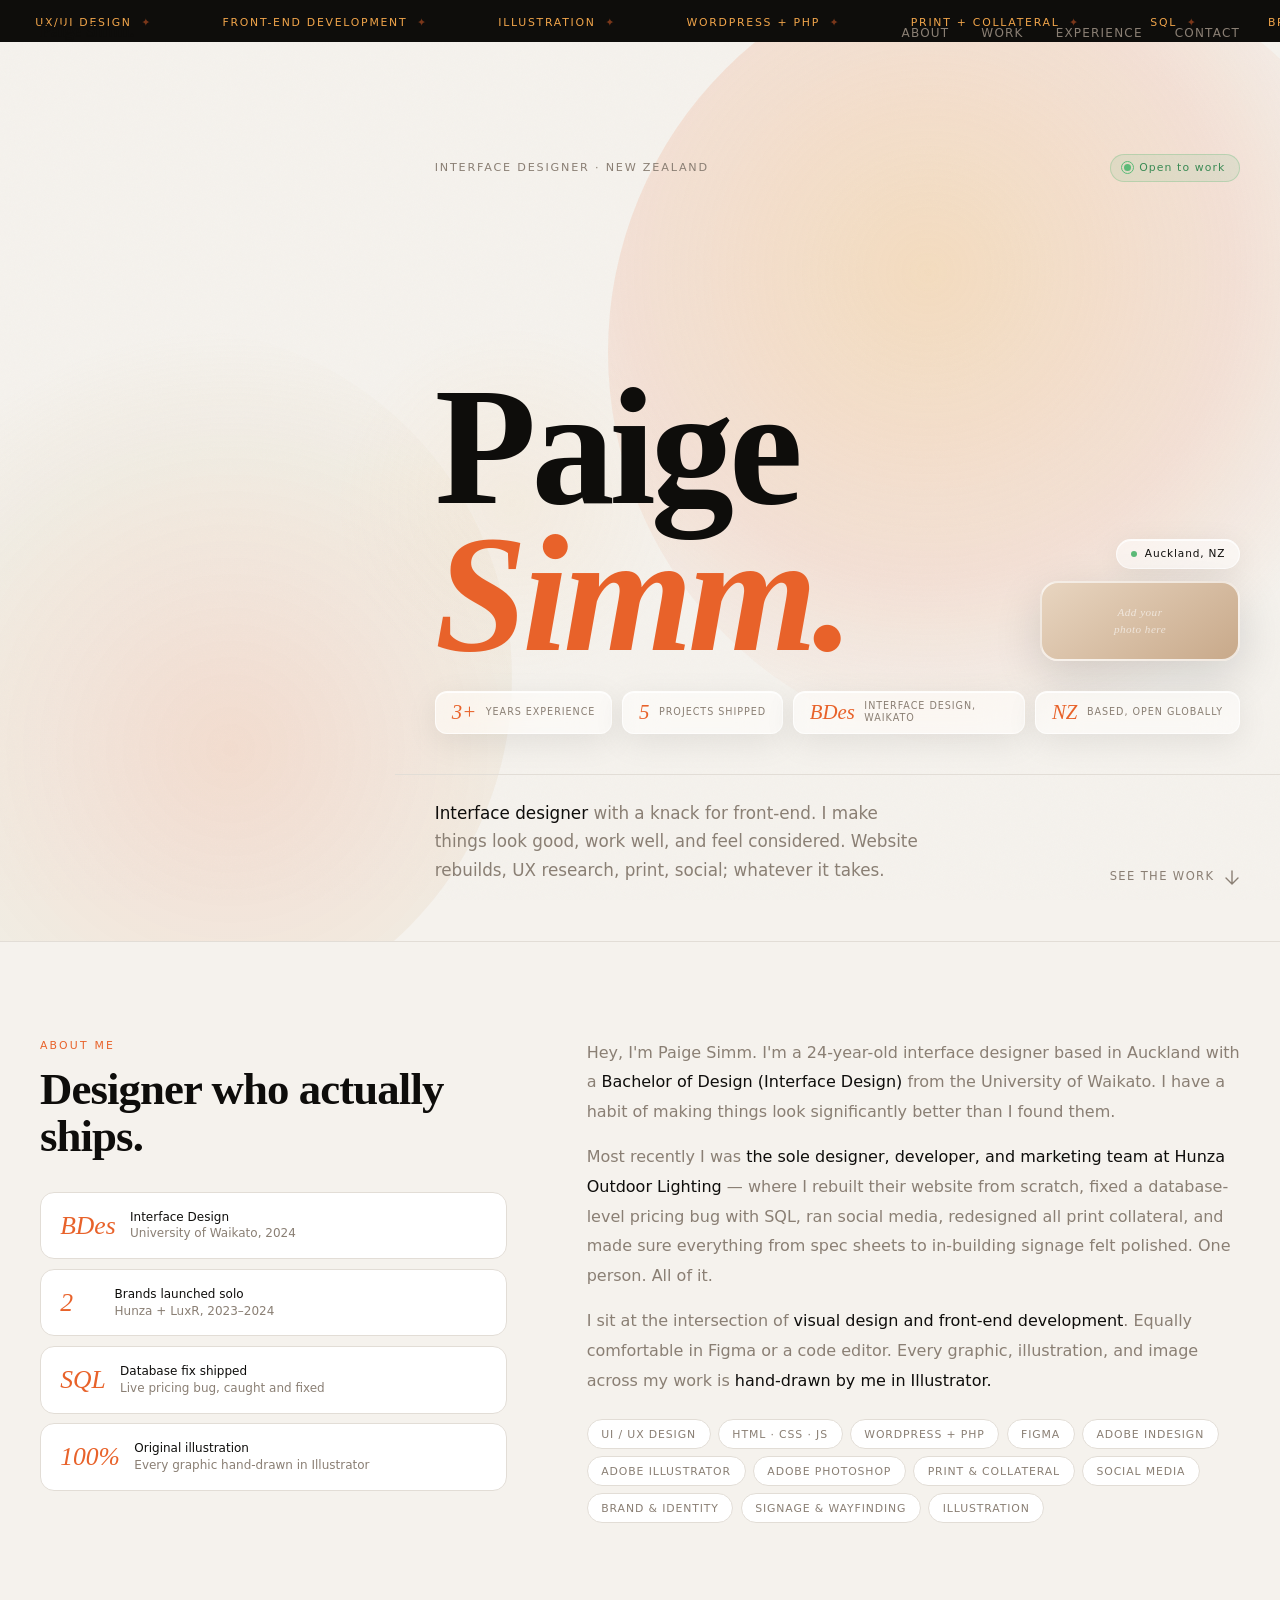
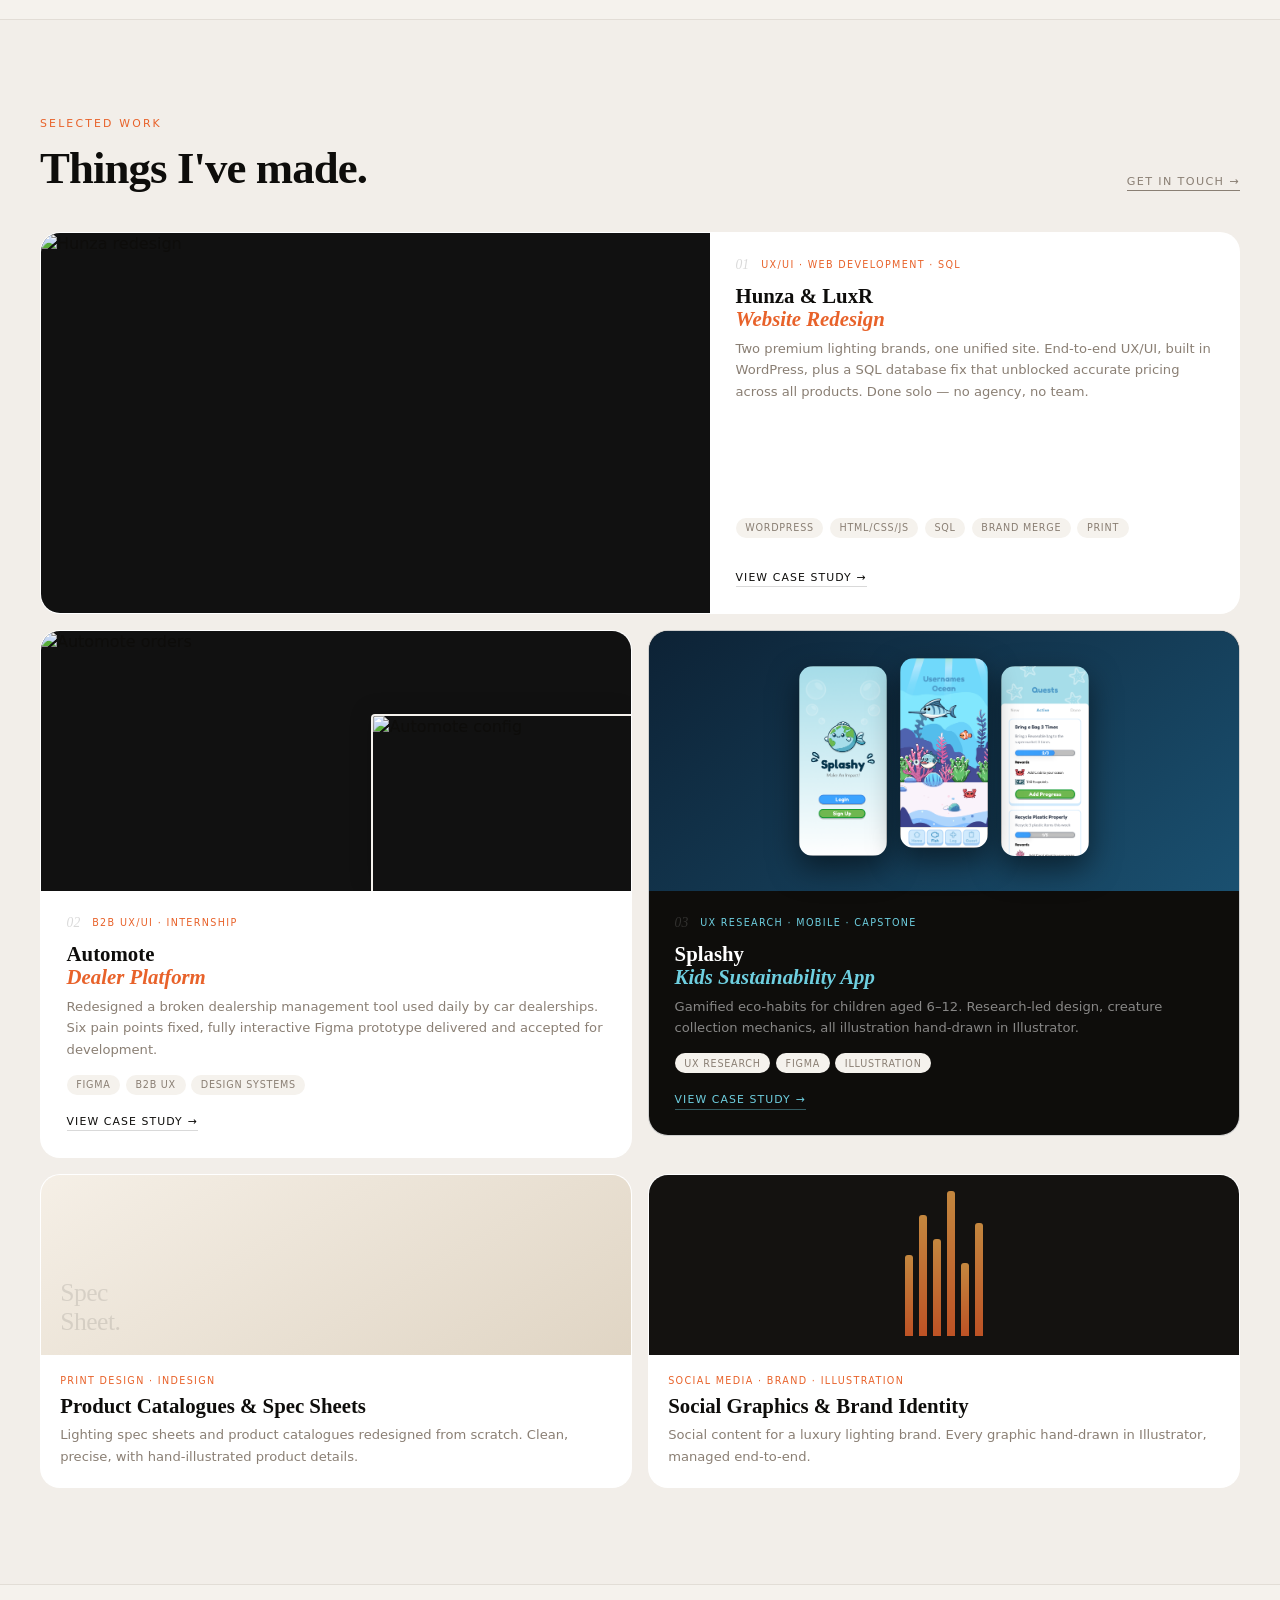
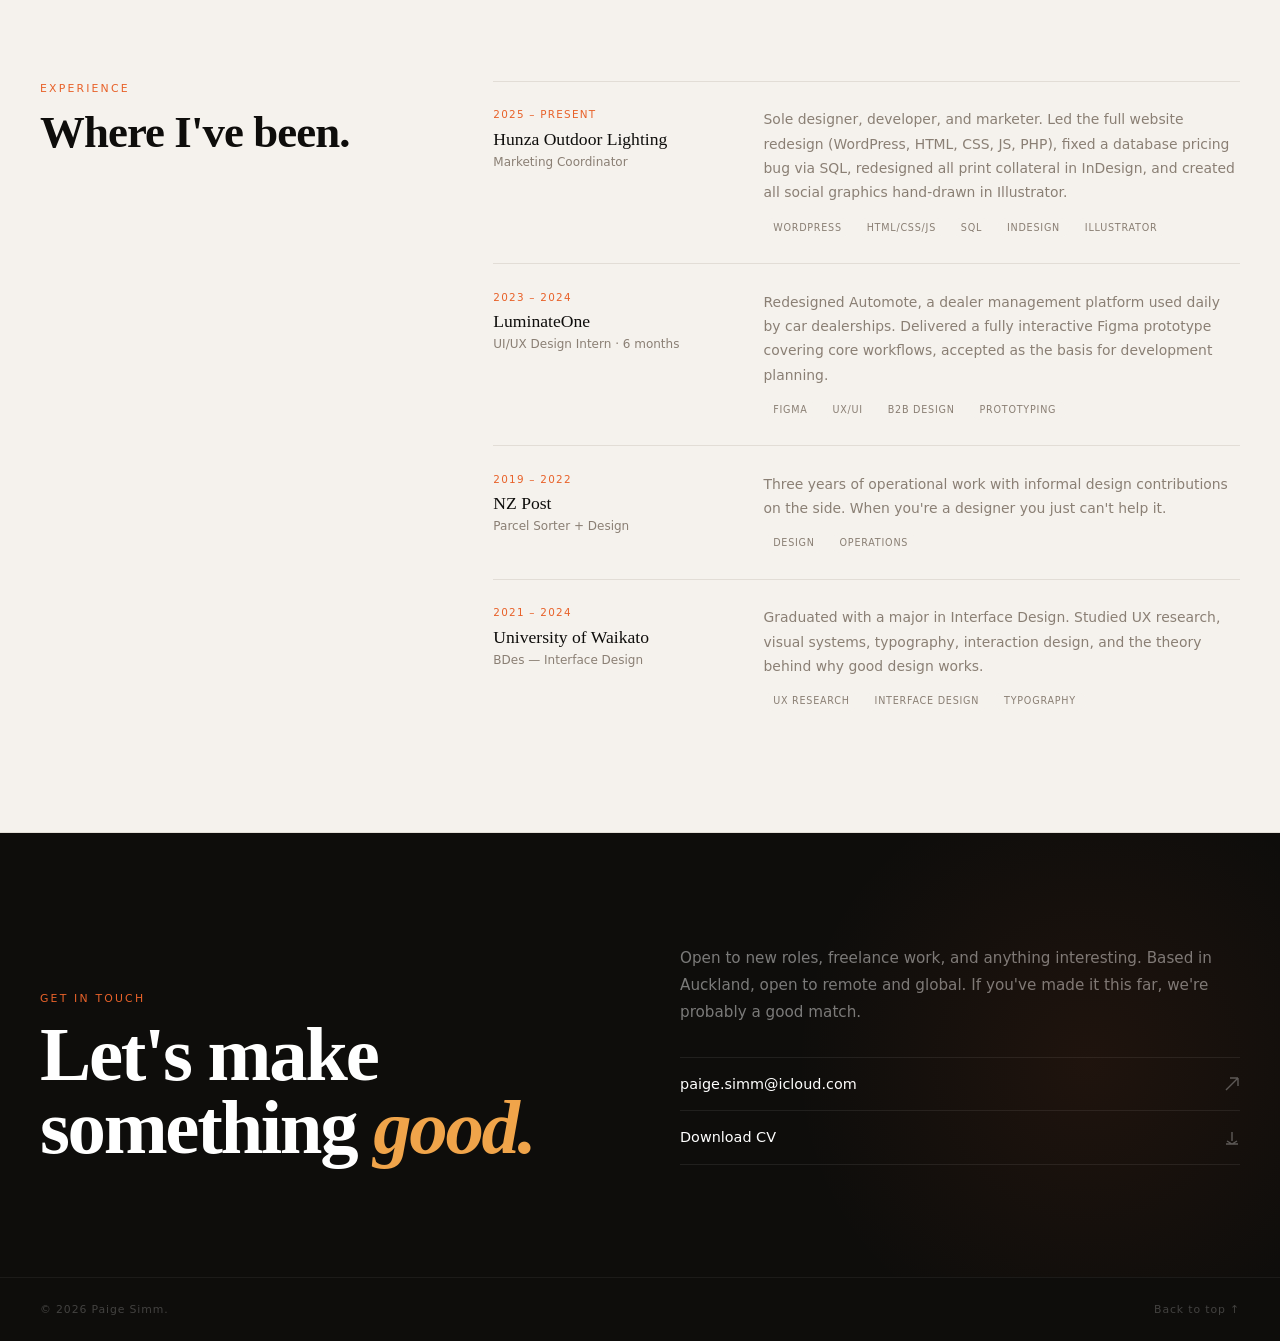
==== commit 0cfc6e99: "Update index.html" ====
--- a/index.html
+++ b/index.html
@@ -6,19 +6,383 @@
   <title>Paige Simm — Interface Designer</title>
   <link href="https://api.fontshare.com/v2/css?f[]=clash-display@400,500,600,700&f[]=cabinet-grotesk@300,400,500,700&display=swap" rel="stylesheet">
   <link rel="stylesheet" href="style.css">
+  <style>
+
+  /* =============================================
+     HOMEPAGE IMPROVEMENTS — layered on style.css
+     ============================================= */
+
+  /* TICKER STRIP */
+  .ticker {
+    background: var(--dark);
+    padding: 0.6rem 0;
+    overflow: hidden;
+    white-space: nowrap;
+    position: relative;
+    z-index: 10;
+  }
+  .ticker-track {
+    display: inline-flex;
+    animation: ticker 28s linear infinite;
+  }
+  .ticker-item {
+    display: inline-flex;
+    align-items: center;
+    gap: 0.6rem;
+    padding: 0 2.2rem;
+    font-size: 0.68rem;
+    letter-spacing: 0.16em;
+    text-transform: uppercase;
+    color: rgba(255,255,255,0.35);
+  }
+  .ticker-item strong { color: var(--accent2); font-weight: 500; }
+  .ticker-sep { color: var(--accent); opacity: 0.5; }
+  @keyframes ticker { 0% { transform: translateX(0); } 100% { transform: translateX(-50%); } }
+
+  /* HERO — improved layout */
+  #hero {
+    min-height: 100svh;
+    display: grid;
+    grid-template-rows: auto 1fr auto;
+    padding: 0;
+    position: relative;
+    border-bottom: 1px solid var(--border);
+    overflow: hidden;
+  }
+
+  /* top bar row */
+  .hero-topbar {
+    display: flex;
+    align-items: center;
+    justify-content: space-between;
+    padding: 7rem 2.5rem 0;
+    position: relative;
+    z-index: 2;
+    opacity: 0;
+    animation: fadeInUp 0.7s 0.3s forwards;
+  }
+  .hero-tag {
+    font-size: 0.7rem;
+    letter-spacing: 0.16em;
+    text-transform: uppercase;
+    color: var(--muted);
+  }
+  .available-badge {
+    display: flex;
+    align-items: center;
+    gap: 0.5rem;
+    font-size: 0.68rem;
+    letter-spacing: 0.1em;
+    background: rgba(92,186,120,0.12);
+    border: 1px solid rgba(92,186,120,0.3);
+    border-radius: 100px;
+    padding: 0.35rem 0.85rem;
+    color: #3a8a54;
+    backdrop-filter: blur(8px);
+  }
+  .dot-pulse {
+    width: 7px; height: 7px;
+    background: #5cba78;
+    border-radius: 50%;
+    position: relative;
+    flex-shrink: 0;
+  }
+  .dot-pulse::after {
+    content: '';
+    position: absolute;
+    inset: -3px;
+    border-radius: 50%;
+    border: 1px solid #5cba78;
+    animation: pulse 2s infinite;
+  }
+
+  /* middle row: name + headshot side by side */
+  .hero-center {
+    display: grid;
+    grid-template-columns: 1fr auto;
+    align-items: end;
+    gap: 3rem;
+    padding: 2rem 2.5rem 0;
+    position: relative;
+    z-index: 2;
+  }
+  .hero-name {
+    font-family: var(--serif);
+    font-weight: 700;
+    font-size: clamp(5rem, 13vw, 12rem);
+    line-height: 0.88;
+    letter-spacing: -0.03em;
+    margin: 0;
+  }
+  .hero-name-line {
+    display: block;
+    opacity: 0;
+    transform: translateY(24px);
+    animation: slideUp 0.9s cubic-bezier(0.16,1,0.3,1) forwards;
+  }
+  .hero-name-line:first-child  { animation-delay: 0.1s; }
+  .hero-name-line:last-child   { animation-delay: 0.22s; font-style: italic; color: var(--accent); }
+
+  /* headshot — bigger, rectangular, editorial */
+  .hero-photo-col {
+    display: flex;
+    flex-direction: column;
+    align-items: flex-end;
+    gap: 0.75rem;
+    padding-bottom: 0.4rem;
+    opacity: 0;
+    animation: fadeInUp 0.8s 0.8s forwards;
+    flex-shrink: 0;
+  }
+  .hero-headshot {
+    width: clamp(130px, 16vw, 200px);
+    aspect-ratio: 3/4;
+    border-radius: 18px;
+    overflow: hidden;
+    background: linear-gradient(145deg, #e8d5c0, #c8a98a);
+    border: 2px solid rgba(255,255,255,0.7);
+    box-shadow: 0 16px 48px rgba(0,0,0,0.14);
+    display: flex;
+    align-items: center;
+    justify-content: center;
+  }
+  .hero-headshot img { width: 100%; height: 100%; object-fit: cover; object-position: top; display: block; }
+  .hero-headshot-placeholder {
+    font-family: var(--serif);
+    font-style: italic;
+    font-size: 0.7rem;
+    color: rgba(255,255,255,0.6);
+    text-align: center;
+    line-height: 1.5;
+    padding: 1rem;
+  }
+  .glass-pill {
+    display: inline-flex;
+    align-items: center;
+    gap: 0.5rem;
+    padding: 0.4rem 0.85rem;
+    background: var(--glass-bg);
+    border: 1px solid var(--glass-border);
+    border-radius: 100px;
+    backdrop-filter: blur(16px) saturate(150%);
+    box-shadow: var(--glass-shadow), inset 0 1px 0 rgba(255,255,255,0.8);
+    font-size: 0.66rem;
+    letter-spacing: 0.08em;
+    color: var(--dark);
+    white-space: nowrap;
+  }
+  .glass-pill-dot {
+    width: 6px; height: 6px;
+    border-radius: 50%;
+    background: var(--accent);
+    flex-shrink: 0;
+  }
+  .glass-pill-dot.green { background: #5cba78; }
+
+  /* stat pills */
+  .hero-stats {
+    display: flex;
+    gap: 0.6rem;
+    flex-wrap: wrap;
+    padding: 1.5rem 2.5rem 0;
+    position: relative;
+    z-index: 2;
+    opacity: 0;
+    animation: fadeInUp 0.8s 0.55s forwards;
+  }
+  .hero-stat {
+    display: flex;
+    align-items: center;
+    gap: 0.6rem;
+    padding: 0.5rem 1rem;
+    background: var(--glass-bg);
+    border: 1px solid var(--glass-border);
+    border-radius: 12px;
+    backdrop-filter: blur(20px) saturate(180%);
+    box-shadow: var(--glass-shadow), inset 0 1px 0 rgba(255,255,255,0.9);
+  }
+  .hero-stat-val {
+    font-family: var(--serif);
+    font-style: italic;
+    font-size: 1.3rem;
+    color: var(--accent);
+    line-height: 1;
+  }
+  .hero-stat-label {
+    font-size: 0.6rem;
+    letter-spacing: 0.1em;
+    text-transform: uppercase;
+    color: var(--muted);
+    line-height: 1.3;
+    max-width: 9rem;
+  }
+
+  /* bottom strip */
+  .hero-bottom {
+    display: flex;
+    justify-content: space-between;
+    align-items: flex-end;
+    padding: 1.5rem 2.5rem 3.5rem;
+    margin-top: 1rem;
+    border-top: 1px solid var(--border);
+    position: relative;
+    z-index: 2;
+    opacity: 0;
+    animation: fadeInUp 0.8s 0.7s forwards;
+    flex-wrap: wrap;
+    gap: 1.5rem;
+  }
+  .hero-text {
+    font-size: clamp(0.9rem, 1.4vw, 1.05rem);
+    color: var(--muted);
+    line-height: 1.7;
+    max-width: 46ch;
+  }
+  .hero-text strong { color: var(--dark); font-weight: 500; }
+  .hero-scroll {
+    display: flex;
+    align-items: center;
+    gap: 0.6rem;
+    font-size: 0.72rem;
+    letter-spacing: 0.12em;
+    text-transform: uppercase;
+    color: var(--muted);
+    text-decoration: none;
+    white-space: nowrap;
+    transition: color 0.2s;
+  }
+  .hero-scroll:hover { color: var(--accent); }
+  .hero-scroll svg { transition: transform 0.3s; }
+  .hero-scroll:hover svg { transform: translateY(4px); }
+
+  /* blobs */
+  .hero-bg-blob  { position:absolute;top:-10%;right:-10%;width:65vw;max-width:800px;aspect-ratio:1;border-radius:50%;background:radial-gradient(circle at 40% 40%,rgba(240,164,74,0.28) 0%,rgba(232,98,42,0.12) 45%,transparent 70%);animation:blobFloat 14s ease-in-out infinite;pointer-events:none; }
+  .hero-bg-blob2 { position:absolute;bottom:-10%;left:-15%;width:55vw;aspect-ratio:1;border-radius:50%;background:radial-gradient(circle at 60% 60%,rgba(232,98,42,0.15) 0%,rgba(200,169,110,0.08) 50%,transparent 70%);animation:blobFloat2 18s ease-in-out infinite;pointer-events:none; }
+  .hero-bg-blob3 { position:absolute;top:30%;left:25%;width:30vw;aspect-ratio:1;border-radius:50%;background:radial-gradient(circle,rgba(240,164,74,0.08) 0%,transparent 65%);animation:blobFloat 22s ease-in-out infinite reverse;pointer-events:none; }
+
+  /* WORK: taller image zones */
+  .full-width .card-img { flex: 1.4; height: 380px; }
+  .card-img { height: 260px; }
+  .phones-container { height: 260px; }
+  .phone-mock { width: 88px; height: 190px; }
+  .small-card .print-placeholder,
+  .small-card .social-placeholder { height: 180px; }
+
+  /* ABOUT: add a decorative side panel */
+  .about-aside {
+    display: flex;
+    flex-direction: column;
+    gap: 0.6rem;
+    margin-top: 1.5rem;
+  }
+  .about-stat-card {
+    background: white;
+    border: 1px solid var(--border);
+    border-radius: 14px;
+    padding: 1rem 1.2rem;
+    display: flex;
+    align-items: center;
+    gap: 0.9rem;
+    transition: border-color 0.2s, transform 0.2s;
+  }
+  .about-stat-card:hover { border-color: var(--accent); transform: translateX(4px); }
+  .about-stat-val {
+    font-family: var(--serif);
+    font-style: italic;
+    font-size: 1.6rem;
+    color: var(--accent);
+    line-height: 1;
+    flex-shrink: 0;
+    min-width: 2.5rem;
+  }
+  .about-stat-label { font-size: 0.75rem; color: var(--muted); line-height: 1.4; }
+  .about-stat-label strong { color: var(--dark); font-weight: 500; display: block; }
+
+  /* CONTACT: add a visual left panel */
+  .contact-visual {
+    position: absolute;
+    bottom: 0; left: 0;
+    width: 45%;
+    height: 100%;
+    pointer-events: none;
+    overflow: hidden;
+  }
+  .contact-orb {
+    position: absolute;
+    border-radius: 50%;
+  }
+  .contact-orb-1 {
+    width: 60vw; aspect-ratio: 1;
+    bottom: -30%; left: -20%;
+    background: radial-gradient(circle, rgba(232,98,42,0.12), transparent 65%);
+  }
+  .contact-orb-2 {
+    width: 30vw; aspect-ratio: 1;
+    top: 10%; left: 10%;
+    background: radial-gradient(circle, rgba(240,164,74,0.08), transparent 65%);
+    animation: blobFloat 16s ease-in-out infinite;
+  }
+
+  /* KEYFRAMES */
+  @keyframes slideUp   { to { opacity: 1; transform: translateY(0); } }
+  @keyframes fadeInUp  { to { opacity: 1; } }
+  @keyframes blobFloat  { 0%,100%{transform:translate(0,0) scale(1)} 33%{transform:translate(-3%,4%) scale(1.04)} 66%{transform:translate(4%,-3%) scale(0.97)} }
+  @keyframes blobFloat2 { 0%,100%{transform:translate(0,0) scale(1)} 40%{transform:translate(5%,-5%) scale(1.06)} 75%{transform:translate(-3%,3%) scale(0.95)} }
+  @keyframes pulse { 0%,100%{opacity:0.5;transform:scale(1)} 50%{opacity:0;transform:scale(1.8)} }
+
+  /* MOBILE */
+  @media (max-width: 768px) {
+    .ticker { display: none; }
+    .hero-topbar { padding: 5.5rem 1.2rem 0; flex-wrap: wrap; gap: 0.6rem; }
+    .hero-center { grid-template-columns: 1fr; padding: 1.5rem 1.2rem 0; gap: 1.5rem; }
+    .hero-photo-col { flex-direction: row; align-items: center; }
+    .hero-headshot { width: 100px; }
+    .hero-stats { padding: 1rem 1.2rem 0; display: none; }
+    .hero-bottom { padding: 1.5rem 1.2rem 3rem; flex-direction: column; align-items: flex-start; }
+    .full-width .card-img { height: 220px; }
+    .card-img { height: 220px; }
+    .about-aside { display: none; }
+  }
+  </style>
 </head>
 <body>
 
   <div id="scroll-bar"></div>
 
-  <nav class="nav">
+  <!-- TICKER STRIP -->
+  <div class="ticker" aria-hidden="true">
+    <div class="ticker-track">
+      <span class="ticker-item"><strong>UX/UI Design</strong> <span class="ticker-sep">✦</span></span>
+      <span class="ticker-item"><strong>Front-End Development</strong> <span class="ticker-sep">✦</span></span>
+      <span class="ticker-item"><strong>Illustration</strong> <span class="ticker-sep">✦</span></span>
+      <span class="ticker-item"><strong>WordPress + PHP</strong> <span class="ticker-sep">✦</span></span>
+      <span class="ticker-item"><strong>Print + Collateral</strong> <span class="ticker-sep">✦</span></span>
+      <span class="ticker-item"><strong>SQL</strong> <span class="ticker-sep">✦</span></span>
+      <span class="ticker-item"><strong>Brand Identity</strong> <span class="ticker-sep">✦</span></span>
+      <span class="ticker-item"><strong>Figma</strong> <span class="ticker-sep">✦</span></span>
+      <span class="ticker-item"><strong>UX Research</strong> <span class="ticker-sep">✦</span></span>
+      <span class="ticker-item"><strong>Social Media</strong> <span class="ticker-sep">✦</span></span>
+      <!-- duplicate for seamless loop -->
+      <span class="ticker-item"><strong>UX/UI Design</strong> <span class="ticker-sep">✦</span></span>
+      <span class="ticker-item"><strong>Front-End Development</strong> <span class="ticker-sep">✦</span></span>
+      <span class="ticker-item"><strong>Illustration</strong> <span class="ticker-sep">✦</span></span>
+      <span class="ticker-item"><strong>WordPress + PHP</strong> <span class="ticker-sep">✦</span></span>
+      <span class="ticker-item"><strong>Print + Collateral</strong> <span class="ticker-sep">✦</span></span>
+      <span class="ticker-item"><strong>SQL</strong> <span class="ticker-sep">✦</span></span>
+      <span class="ticker-item"><strong>Brand Identity</strong> <span class="ticker-sep">✦</span></span>
+      <span class="ticker-item"><strong>Figma</strong> <span class="ticker-sep">✦</span></span>
+      <span class="ticker-item"><strong>UX Research</strong> <span class="ticker-sep">✦</span></span>
+      <span class="ticker-item"><strong>Social Media</strong> <span class="ticker-sep">✦</span></span>
+    </div>
+  </div>
+
+  <nav class="nav" id="nav">
     <a href="#hero" class="nav-logo">Paige Simm.</a>
     <ul class="nav-links">
       <li><a href="#about">About</a></li>
       <li><a href="#work">Work</a></li>
       <li><a href="#experience">Experience</a></li>
       <li><a href="#contact">Contact</a></li>
-      <li><a href="#contact" class="hire-btn">Hire me</a></li>
     </ul>
     <button class="hamburger" id="hamburger" aria-label="Menu">
       <span></span><span></span><span></span>
@@ -32,83 +396,100 @@
     <a href="#contact">Contact</a>
   </div>
 
-  <!-- Replace the existing #hero section content with this -->
+  <!-- ======= HERO ======= -->
   <section id="hero">
     <div class="hero-bg-blob"></div>
     <div class="hero-bg-blob2"></div>
     <div class="hero-bg-blob3"></div>
 
-    <div class="hero-top">
+    <!-- top bar -->
+    <div class="hero-topbar">
       <span class="hero-tag">Interface Designer · New Zealand</span>
-      <span class="available-badge">
+      <div class="available-badge">
         <span class="dot-pulse"></span>
-        Available for work
-      </span>
-    </div>
-
-    <!-- Headshot + floating pills (top right) -->
-    <div class="hero-extras">
-      <div class="hero-headshot">
-        <!-- Drop your photo in as headshot.jpg and swap the placeholder below -->
-        <!-- <img src="headshot.jpg" alt="Paige Simm"> -->
-        <div class="hero-headshot-placeholder">Your<br>photo<br>here</div>
-      </div>
-      <div class="glass-pill"><span class="glass-pill-dot"></span>Auckland, NZ</div>
-      <div class="glass-pill"><span class="glass-pill-dot"></span>Open to work</div>
-    </div>
-
-    <div>
+        Open to work
+      </div>
+    </div>
+
+    <!-- name + photo -->
+    <div class="hero-center">
       <h1 class="hero-name">
-        <span class="hero-name-line" id="nameLine1">Paige</span>
-        <span class="hero-name-line" id="nameLine2">Simm.</span>
+        <span class="hero-name-line">Paige</span>
+        <span class="hero-name-line">Simm.</span>
       </h1>
-
-      <!-- Glass stat cards -->
-      <div class="hero-stats">
-        <div class="hero-stat">
-          <span class="hero-stat-val">3+</span>
-          <span class="hero-stat-label">Years shipping design</span>
-        </div>
-        <div class="hero-stat">
-          <span class="hero-stat-val">BDes</span>
-          <span class="hero-stat-label">Interface Design, Waikato</span>
-        </div>
-        <div class="hero-stat">
-          <span class="hero-stat-val">2</span>
-          <span class="hero-stat-label">Brands rebuilt from scratch</span>
-        </div>
-        <div class="hero-stat">
-          <span class="hero-stat-val">SQL</span>
-          <span class="hero-stat-label">Fixes databases too</span>
-        </div>
-      </div>
-
-      <div class="hero-bottom">
-        <p class="hero-text">
-          <strong>Interface designer</strong> with a knack for front-end. I make things look good, work well, and feel considered. Website rebuilds, UX research, print, social; whatever it takes.
-        </p>
-        <a href="#work" class="hero-scroll">
-          See the work
-          <svg width="16" height="16" viewBox="0 0 16 16" fill="none">
-            <path d="M8 2v12M2 9l6 6 6-6" stroke="currentColor" stroke-width="1.4" stroke-linecap="round" stroke-linejoin="round"/>
-          </svg>
-        </a>
-      </div>
+      <div class="hero-photo-col">
+        <div class="glass-pill"><span class="glass-pill-dot green"></span>Auckland, NZ</div>
+        <div class="hero-headshot">
+          <!-- swap placeholder for: <img src="headshot.jpg" alt="Paige Simm"> -->
+          <div class="hero-headshot-placeholder">Add your<br>photo here</div>
+        </div>
+      </div>
+    </div>
+
+    <!-- stat pills -->
+    <div class="hero-stats">
+      <div class="hero-stat">
+        <span class="hero-stat-val">3+</span>
+        <span class="hero-stat-label">Years experience</span>
+      </div>
+      <div class="hero-stat">
+        <span class="hero-stat-val">5</span>
+        <span class="hero-stat-label">Projects shipped</span>
+      </div>
+      <div class="hero-stat">
+        <span class="hero-stat-val">BDes</span>
+        <span class="hero-stat-label">Interface Design, Waikato</span>
+      </div>
+      <div class="hero-stat">
+        <span class="hero-stat-val">NZ</span>
+        <span class="hero-stat-label">Based, open globally</span>
+      </div>
+    </div>
+
+    <!-- bottom strip -->
+    <div class="hero-bottom">
+      <p class="hero-text">
+        <strong>Interface designer</strong> with a knack for front-end. I make things look good, work well, and feel considered. Website rebuilds, UX research, print, social; whatever it takes.
+      </p>
+      <a href="#work" class="hero-scroll">
+        See the work
+        <svg width="16" height="16" viewBox="0 0 16 16" fill="none">
+          <path d="M8 2v12M2 9l6 6 6-6" stroke="currentColor" stroke-width="1.4" stroke-linecap="round" stroke-linejoin="round"/>
+        </svg>
+      </a>
     </div>
   </section>
 
-  
-
+  <!-- ======= ABOUT ======= -->
   <section id="about">
     <div class="about-grid">
       <div class="reveal">
         <span class="section-label">About me</span>
         <h2 class="section-heading">Designer who actually ships.</h2>
+
+        <div class="about-aside">
+          <div class="about-stat-card">
+            <span class="about-stat-val">BDes</span>
+            <span class="about-stat-label"><strong>Interface Design</strong>University of Waikato, 2024</span>
+          </div>
+          <div class="about-stat-card">
+            <span class="about-stat-val">2</span>
+            <span class="about-stat-label"><strong>Brands launched solo</strong>Hunza + LuxR, 2023–2024</span>
+          </div>
+          <div class="about-stat-card">
+            <span class="about-stat-val">SQL</span>
+            <span class="about-stat-label"><strong>Database fix shipped</strong>Live pricing bug, caught and fixed</span>
+          </div>
+          <div class="about-stat-card">
+            <span class="about-stat-val">100%</span>
+            <span class="about-stat-label"><strong>Original illustration</strong>Every graphic hand-drawn in Illustrator</span>
+          </div>
+        </div>
       </div>
       <div>
         <div class="reveal about-text" style="transition-delay: 100ms">
           <p>Hey, I'm Paige Simm. I'm a 24-year-old interface designer based in Auckland with a <strong>Bachelor of Design (Interface Design)</strong> from the University of Waikato. I have a habit of making things look significantly better than I found them.</p>
-          <p>Most recently I was a <strong>Marketing Coordinator at a Hunza Outdoor Lighting</strong> where I rebuilt their website from scratch, fixed a database-level pricing bug with SQL, ran social media, and made sure everything from spec sheets to in-building signage felt polished.</p>
+          <p>Most recently I was <strong>the sole designer, developer, and marketing team at Hunza Outdoor Lighting</strong> — where I rebuilt their website from scratch, fixed a database-level pricing bug with SQL, ran social media, redesigned all print collateral, and made sure everything from spec sheets to in-building signage felt polished. One person. All of it.</p>
           <p>I sit at the intersection of <strong>visual design and front-end development</strong>. Equally comfortable in Figma or a code editor. Every graphic, illustration, and image across my work is <strong>hand-drawn by me in Illustrator.</strong></p>
         </div>
         <div class="skills-grid">
@@ -129,6 +510,7 @@
     </div>
   </section>
 
+  <!-- ======= WORK ======= -->
   <section id="work">
     <div class="work-header">
       <div class="reveal">
@@ -140,6 +522,7 @@
       </div>
     </div>
     <div class="bento-grid">
+
       <!-- Hunza full-width -->
       <div class="reveal" style="grid-column: 1/-1">
         <a href="hunza-case-study.html" class="bento-card full-width">
@@ -147,11 +530,11 @@
             <img src="hunza-after.png" alt="Hunza redesign" loading="lazy">
           </div>
           <div class="card-content">
-            <div class="card-meta"><span class="card-num">01</span><span class="card-cat">UX/UI · Web Development</span></div>
+            <div class="card-meta"><span class="card-num">01</span><span class="card-cat">UX/UI · Web Development · SQL</span></div>
             <h3 class="card-title">Hunza & LuxR<br><em>Website Redesign</em></h3>
-            <p class="card-desc">Two premium lighting brands, one unified site. End-to-end UX/UI plus a SQL database fix that unblocked accurate pricing across all products.</p>
+            <p class="card-desc">Two premium lighting brands, one unified site. End-to-end UX/UI, built in WordPress, plus a SQL database fix that unblocked accurate pricing across all products. Done solo — no agency, no team.</p>
             <div style="display: flex; flex-wrap: wrap; gap: 0.4rem; margin: 0.5rem 0 0.8rem;">
-              <span class="exp-tag">WordPress</span><span class="exp-tag">HTML/CSS/JS</span><span class="exp-tag">SQL</span><span class="exp-tag">Brand Merge</span>
+              <span class="exp-tag">WordPress</span><span class="exp-tag">HTML/CSS/JS</span><span class="exp-tag">SQL</span><span class="exp-tag">Brand Merge</span><span class="exp-tag">Print</span>
             </div>
             <span class="card-link">View case study →</span>
           </div>
@@ -162,7 +545,7 @@
       <div class="reveal" style="transition-delay: 80ms">
         <a href="automote-case-study.html" class="bento-card">
           <div class="card-img">
-            <img src="orders 1 -1.png" alt="Automote orders" loading="lazy" style="position: absolute; top:0; left:0; width:62%; height:100%; object-fit:cover;">
+            <img src="orders 1 -1.png" alt="Automote orders" loading="lazy" style="position:absolute;top:0;left:0;width:62%;height:100%;object-fit:cover;">
             <div class="split-img">
               <img src="edit trim level.png" alt="Automote config" loading="lazy">
             </div>
@@ -170,8 +553,8 @@
           <div class="card-content">
             <div class="card-meta"><span class="card-num">02</span><span class="card-cat">B2B UX/UI · Internship</span></div>
             <h3 class="card-title">Automote<br><em>Dealer Platform</em></h3>
-            <p class="card-desc">Redesigned a broken dealership management tool. Six pain points fixed, fully interactive Figma prototype delivered.</p>
-            <div style="display: flex; flex-wrap: wrap; gap: 0.35rem; margin-top: 0.5rem;">
+            <p class="card-desc">Redesigned a broken dealership management tool used daily by car dealerships. Six pain points fixed, fully interactive Figma prototype delivered and accepted for development.</p>
+            <div style="display:flex;flex-wrap:wrap;gap:0.35rem;margin-top:0.5rem;">
               <span class="exp-tag">Figma</span><span class="exp-tag">B2B UX</span><span class="exp-tag">Design Systems</span>
             </div>
             <span class="card-link">View case study →</span>
@@ -184,14 +567,14 @@
         <a href="splashy-case-study.html" class="bento-card dark-card">
           <div class="phones-container">
             <img src="splash screen.png" alt="Splash screen" class="phone-mock" loading="lazy">
-            <img src="fish.png" alt="Splashy ocean" class="phone-mock" loading="lazy" style="transform: translateY(-6px);">
+            <img src="fish.png" alt="Splashy ocean" class="phone-mock" loading="lazy" style="transform:translateY(-8px);">
             <img src="quests active good.png" alt="Splashy quests" class="phone-mock" loading="lazy">
           </div>
           <div class="card-content">
             <div class="card-meta"><span class="card-num">03</span><span class="card-cat">UX Research · Mobile · Capstone</span></div>
             <h3 class="card-title">Splashy<br><em>Kids Sustainability App</em></h3>
-            <p class="card-desc">Gamified eco-habits for children. Research-led, creature collection mechanics, all illustration hand-drawn in Illustrator.</p>
-            <div style="display: flex; flex-wrap: wrap; gap: 0.35rem; margin-top: 0.5rem;">
+            <p class="card-desc">Gamified eco-habits for children aged 6–12. Research-led design, creature collection mechanics, all illustration hand-drawn in Illustrator.</p>
+            <div style="display:flex;flex-wrap:wrap;gap:0.35rem;margin-top:0.5rem;">
               <span class="exp-tag">UX Research</span><span class="exp-tag">Figma</span><span class="exp-tag">Illustration</span>
             </div>
             <span class="card-link">View case study →</span>
@@ -199,39 +582,41 @@
         </a>
       </div>
 
-      <!-- Small card: Print -->
+      <!-- Print -->
       <div class="reveal" style="transition-delay: 100ms">
         <div class="bento-card small-card">
-          <div class="print-placeholder"><span class="print-text">Spec<br>Sheet.</span></div>
+          <div class="print-placeholder" style="height:180px"><span class="print-text">Spec<br>Sheet.</span></div>
           <div class="card-content">
             <span class="card-cat">Print Design · InDesign</span>
             <h3 class="card-title">Product Catalogues & Spec Sheets</h3>
-            <p class="card-desc">Lighting spec sheets redesigned from scratch. Clean, precise, hand-illustrated.</p>
-          </div>
-        </div>
-      </div>
-
-      <!-- Small card: Social -->
+            <p class="card-desc">Lighting spec sheets and product catalogues redesigned from scratch. Clean, precise, with hand-illustrated product details.</p>
+          </div>
+        </div>
+      </div>
+
+      <!-- Social -->
       <div class="reveal" style="transition-delay: 180ms">
         <div class="bento-card small-card">
-          <div class="social-placeholder">
-            <div class="social-bar" style="height: 50%"></div>
-            <div class="social-bar" style="height: 75%"></div>
-            <div class="social-bar" style="height: 60%"></div>
-            <div class="social-bar" style="height: 90%"></div>
-            <div class="social-bar" style="height: 45%"></div>
-            <div class="social-bar" style="height: 70%"></div>
+          <div class="social-placeholder" style="height:180px">
+            <div class="social-bar" style="height:50%"></div>
+            <div class="social-bar" style="height:75%"></div>
+            <div class="social-bar" style="height:60%"></div>
+            <div class="social-bar" style="height:90%"></div>
+            <div class="social-bar" style="height:45%"></div>
+            <div class="social-bar" style="height:70%"></div>
           </div>
           <div class="card-content">
             <span class="card-cat">Social Media · Brand · Illustration</span>
             <h3 class="card-title">Social Graphics & Brand Identity</h3>
-            <p class="card-desc">Social content for a luxury lighting brand. Every graphic hand-drawn in Illustrator.</p>
-          </div>
-        </div>
-      </div>
+            <p class="card-desc">Social content for a luxury lighting brand. Every graphic hand-drawn in Illustrator, managed end-to-end.</p>
+          </div>
+        </div>
+      </div>
+
     </div>
   </section>
 
+  <!-- ======= EXPERIENCE ======= -->
   <section id="experience">
     <div class="exp-grid">
       <div class="reveal sticky-head">
@@ -239,25 +624,71 @@
         <h2 class="section-heading">Where I've been.</h2>
       </div>
       <div>
-        <div class="reveal exp-item"><div><div class="exp-date">2025 – Present</div><div class="exp-company">Hunza Outdoor Lighting</div><div class="exp-role">Marketing Coordinator</div></div><div><div class="exp-desc">Led the full website redesign and ongoing maintenance (WordPress, HTML, CSS, JS, PHP). Fixed a database pricing bug via SQL. Redesigned spec sheets and catalogues in InDesign, created all social graphics hand-drawn in Illustrator.</div><div class="exp-tags"><span class="exp-tag">WordPress</span><span class="exp-tag">HTML/CSS/JS</span><span class="exp-tag">SQL</span><span class="exp-tag">InDesign</span><span class="exp-tag">Illustrator</span></div></div></div>
-        <div class="reveal exp-item" style="transition-delay: 80ms"><div><div class="exp-date">2023 – 2024</div><div class="exp-company">LuminateOne</div><div class="exp-role">UI/UX Design Intern · 6 months</div></div><div><div class="exp-desc">Redesigned Automote, a dealer management platform used daily by car dealerships. Delivered a fully interactive Figma prototype covering core workflows, accepted as the basis for development planning.</div><div class="exp-tags"><span class="exp-tag">Figma</span><span class="exp-tag">UX/UI</span><span class="exp-tag">B2B Design</span><span class="exp-tag">Prototyping</span></div></div></div>
-        <div class="reveal exp-item" style="transition-delay: 160ms"><div><div class="exp-date">2019 – 2022</div><div class="exp-company">NZ Post</div><div class="exp-role">Parcel Sorter + Design</div></div><div><div class="exp-desc">Three years of operational work with informal design contributions on the side. When you're a designer you just can't help it.</div><div class="exp-tags"><span class="exp-tag">Design</span><span class="exp-tag">Operations</span></div></div></div>
-        <div class="reveal exp-item" style="transition-delay: 240ms"><div><div class="exp-date">2021 – 2024</div><div class="exp-company">University of Waikato</div><div class="exp-role">BDes — Interface Design</div></div><div><div class="exp-desc">Graduated with a major in Interface Design. Studied UX research, visual systems, typography, interaction design, and the theory behind why good design works.</div><div class="exp-tags"><span class="exp-tag">UX Research</span><span class="exp-tag">Interface Design</span><span class="exp-tag">Typography</span></div></div></div>
+        <div class="reveal exp-item">
+          <div>
+            <div class="exp-date">2025 – Present</div>
+            <div class="exp-company">Hunza Outdoor Lighting</div>
+            <div class="exp-role">Marketing Coordinator</div>
+          </div>
+          <div>
+            <div class="exp-desc">Sole designer, developer, and marketer. Led the full website redesign (WordPress, HTML, CSS, JS, PHP), fixed a database pricing bug via SQL, redesigned all print collateral in InDesign, and created all social graphics hand-drawn in Illustrator.</div>
+            <div class="exp-tags"><span class="exp-tag">WordPress</span><span class="exp-tag">HTML/CSS/JS</span><span class="exp-tag">SQL</span><span class="exp-tag">InDesign</span><span class="exp-tag">Illustrator</span></div>
+          </div>
+        </div>
+        <div class="reveal exp-item" style="transition-delay:80ms">
+          <div>
+            <div class="exp-date">2023 – 2024</div>
+            <div class="exp-company">LuminateOne</div>
+            <div class="exp-role">UI/UX Design Intern · 6 months</div>
+          </div>
+          <div>
+            <div class="exp-desc">Redesigned Automote, a dealer management platform used daily by car dealerships. Delivered a fully interactive Figma prototype covering core workflows, accepted as the basis for development planning.</div>
+            <div class="exp-tags"><span class="exp-tag">Figma</span><span class="exp-tag">UX/UI</span><span class="exp-tag">B2B Design</span><span class="exp-tag">Prototyping</span></div>
+          </div>
+        </div>
+        <div class="reveal exp-item" style="transition-delay:160ms">
+          <div>
+            <div class="exp-date">2019 – 2022</div>
+            <div class="exp-company">NZ Post</div>
+            <div class="exp-role">Parcel Sorter + Design</div>
+          </div>
+          <div>
+            <div class="exp-desc">Three years of operational work with informal design contributions on the side. When you're a designer you just can't help it.</div>
+            <div class="exp-tags"><span class="exp-tag">Design</span><span class="exp-tag">Operations</span></div>
+          </div>
+        </div>
+        <div class="reveal exp-item" style="transition-delay:240ms">
+          <div>
+            <div class="exp-date">2021 – 2024</div>
+            <div class="exp-company">University of Waikato</div>
+            <div class="exp-role">BDes — Interface Design</div>
+          </div>
+          <div>
+            <div class="exp-desc">Graduated with a major in Interface Design. Studied UX research, visual systems, typography, interaction design, and the theory behind why good design works.</div>
+            <div class="exp-tags"><span class="exp-tag">UX Research</span><span class="exp-tag">Interface Design</span><span class="exp-tag">Typography</span></div>
+          </div>
+        </div>
       </div>
     </div>
   </section>
 
+  <!-- ======= CONTACT ======= -->
   <section id="contact">
     <div class="contact-left reveal">
       <span class="section-label">Get in touch</span>
       <h2 class="contact-heading">Let's make<br>something <em>good.</em></h2>
     </div>
-    <div class="contact-right reveal" style="transition-delay: 150ms">
-      <p class="contact-sub">Open to new roles, freelance work, and anything interesting. If you've made it this far, we're probably a good match.</p>
+    <div class="contact-right reveal" style="transition-delay:150ms">
+      <p class="contact-sub">Open to new roles, freelance work, and anything interesting. Based in Auckland, open to remote and global. If you've made it this far, we're probably a good match.</p>
       <div class="contact-links">
-        <a href="mailto:paige.simm@icloud.com" class="contact-link">paige.simm@icloud.com<svg width="16" height="16" viewBox="0 0 16 16" fill="none" stroke="currentColor" stroke-width="1.4"><path d="M2 14L14 2M14 2H6M14 2v8"/></svg></a>
-       
-        <a href="#" class="contact-link">Download CV<svg width="16" height="16" viewBox="0 0 16 16" fill="none" stroke="currentColor" stroke-width="1.4"><path d="M8 2v9M3 11l5 3 5-3M2 14h12"/></svg></a>
+        <a href="mailto:paige.simm@icloud.com" class="contact-link">
+          paige.simm@icloud.com
+          <svg width="16" height="16" viewBox="0 0 16 16" fill="none" stroke="currentColor" stroke-width="1.4"><path d="M2 14L14 2M14 2H6M14 2v8"/></svg>
+        </a>
+        <a href="#" class="contact-link">
+          Download CV
+          <svg width="16" height="16" viewBox="0 0 16 16" fill="none" stroke="currentColor" stroke-width="1.4"><path d="M8 2v9M3 11l5 3 5-3M2 14h12"/></svg>
+        </a>
       </div>
     </div>
   </section>
@@ -267,6 +698,28 @@
     <a href="#hero">Back to top ↑</a>
   </footer>
 
-  <script src="script.js"></script>
+  <script>
+  // Scroll bar
+  const bar = document.getElementById('scroll-bar');
+  window.addEventListener('scroll', () => {
+    const s = document.documentElement;
+    if (bar) bar.style.width = (s.scrollTop / (s.scrollHeight - s.clientHeight) * 100) + '%';
+  });
+  // Nav scrolled
+  const nav = document.getElementById('nav');
+  window.addEventListener('scroll', () => nav && nav.classList.toggle('scrolled', window.scrollY > 20));
+  // Mobile nav
+  const ham = document.getElementById('hamburger');
+  const drawer = document.getElementById('mobileDrawer');
+  if (ham && drawer) {
+    ham.addEventListener('click', () => drawer.classList.toggle('open'));
+    drawer.querySelectorAll('a').forEach(a => a.addEventListener('click', () => drawer.classList.remove('open')));
+  }
+  // Reveal
+  const obs = new IntersectionObserver(entries => {
+    entries.forEach(e => { if (e.isIntersecting) { e.target.classList.add('in'); } });
+  }, { threshold: 0.08 });
+  document.querySelectorAll('.reveal').forEach(el => obs.observe(el));
+  </script>
 </body>
 </html>
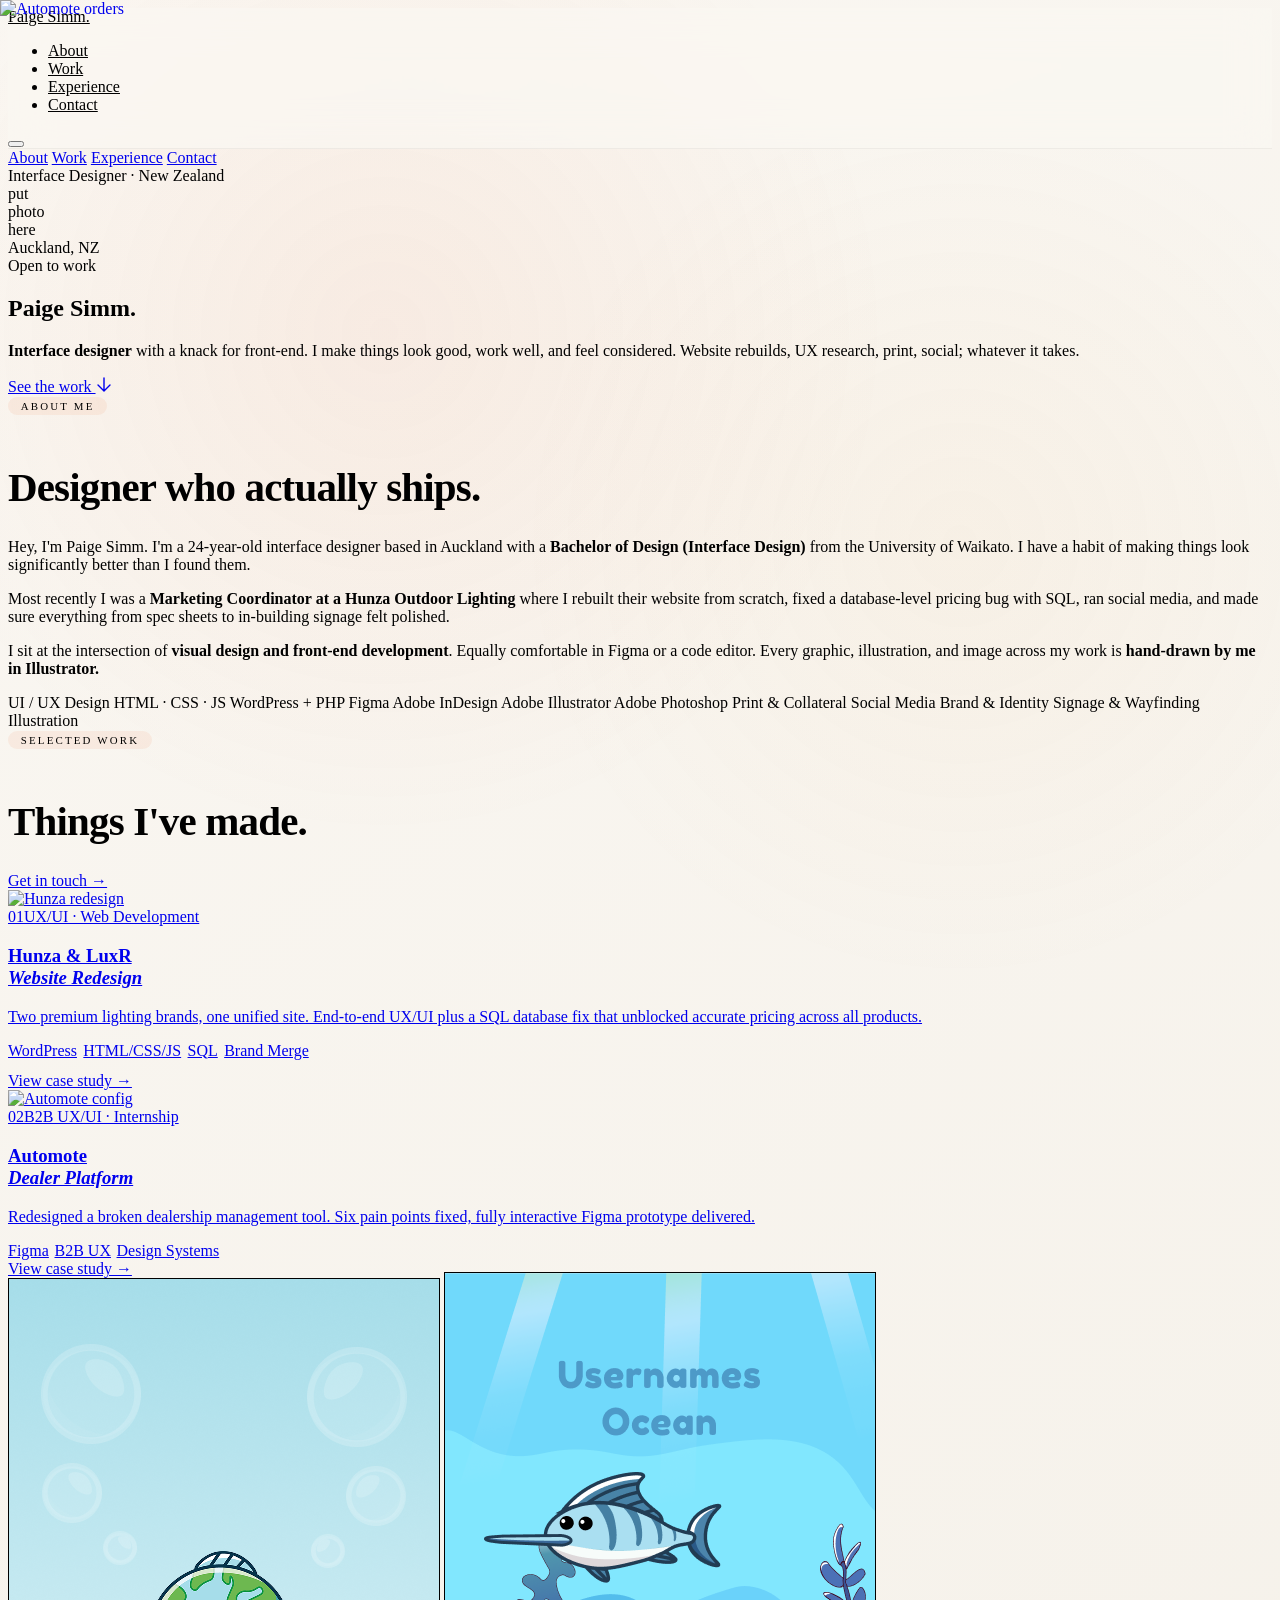
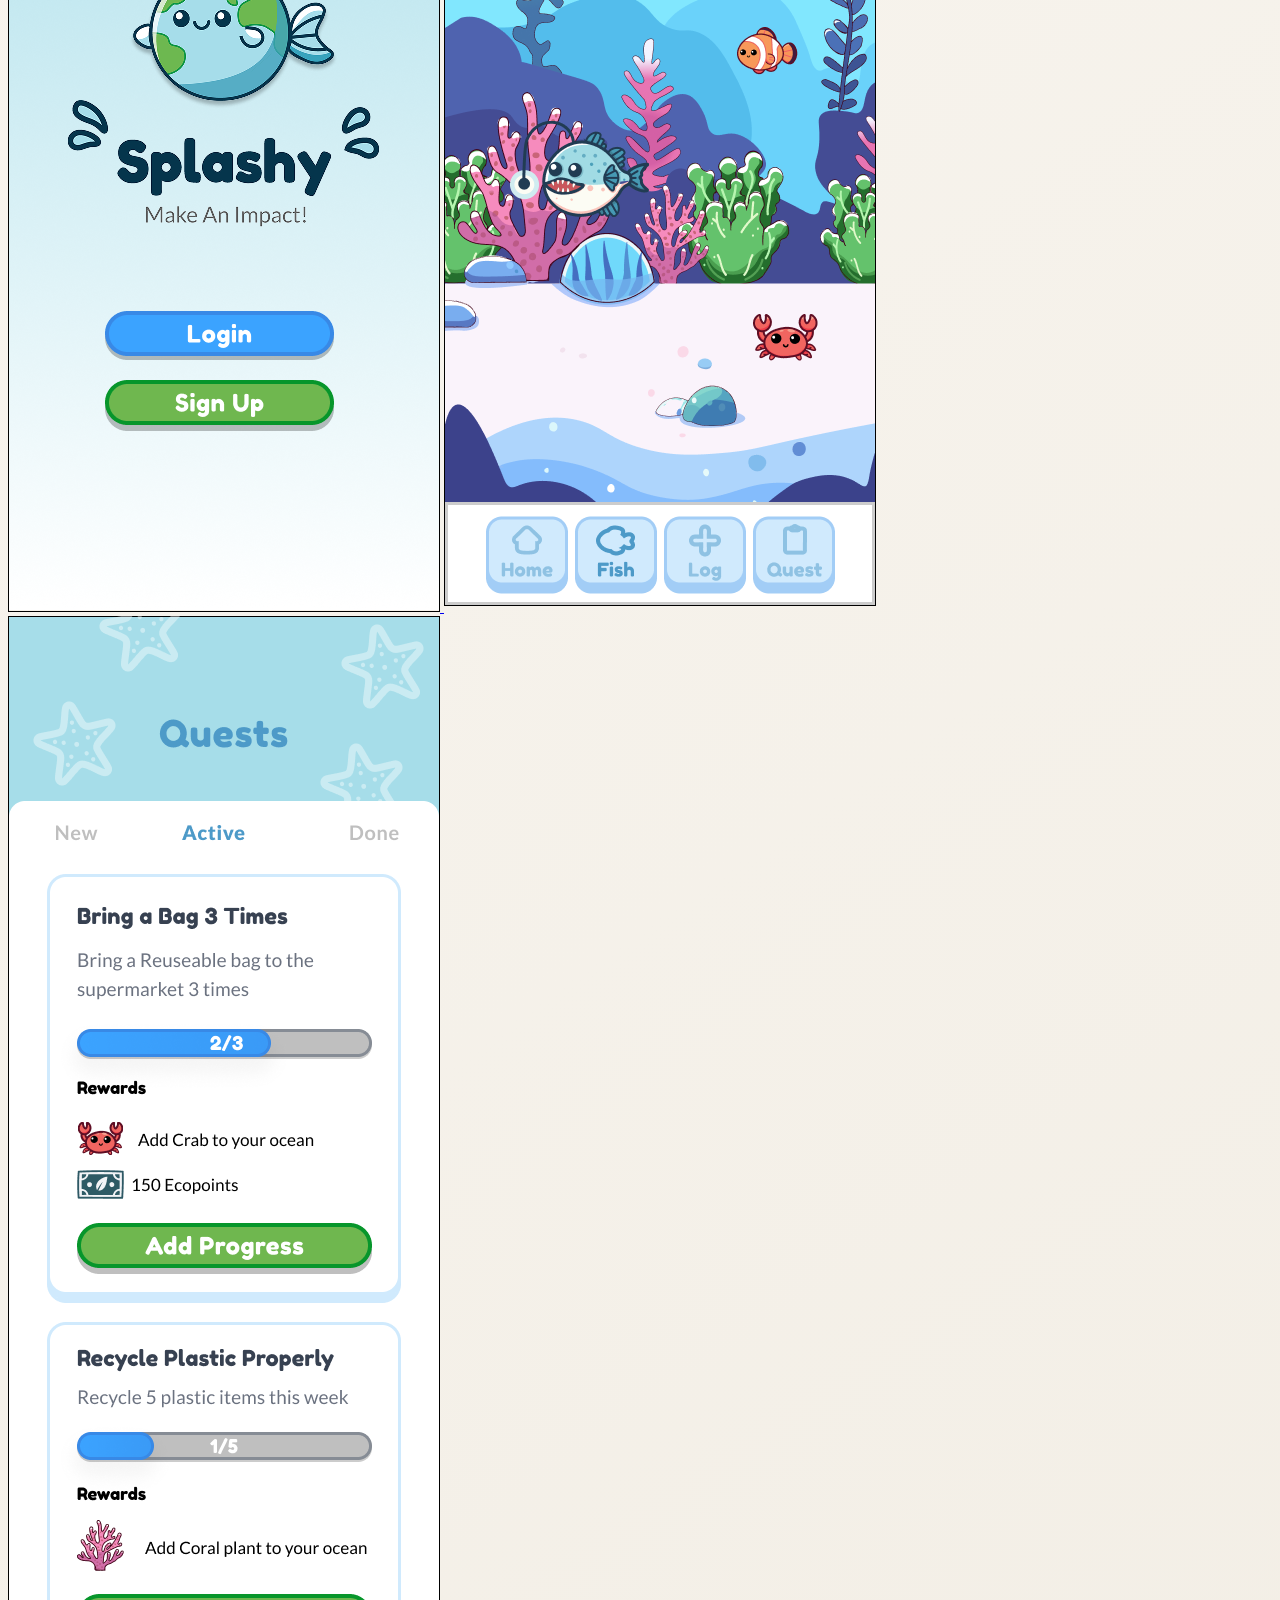
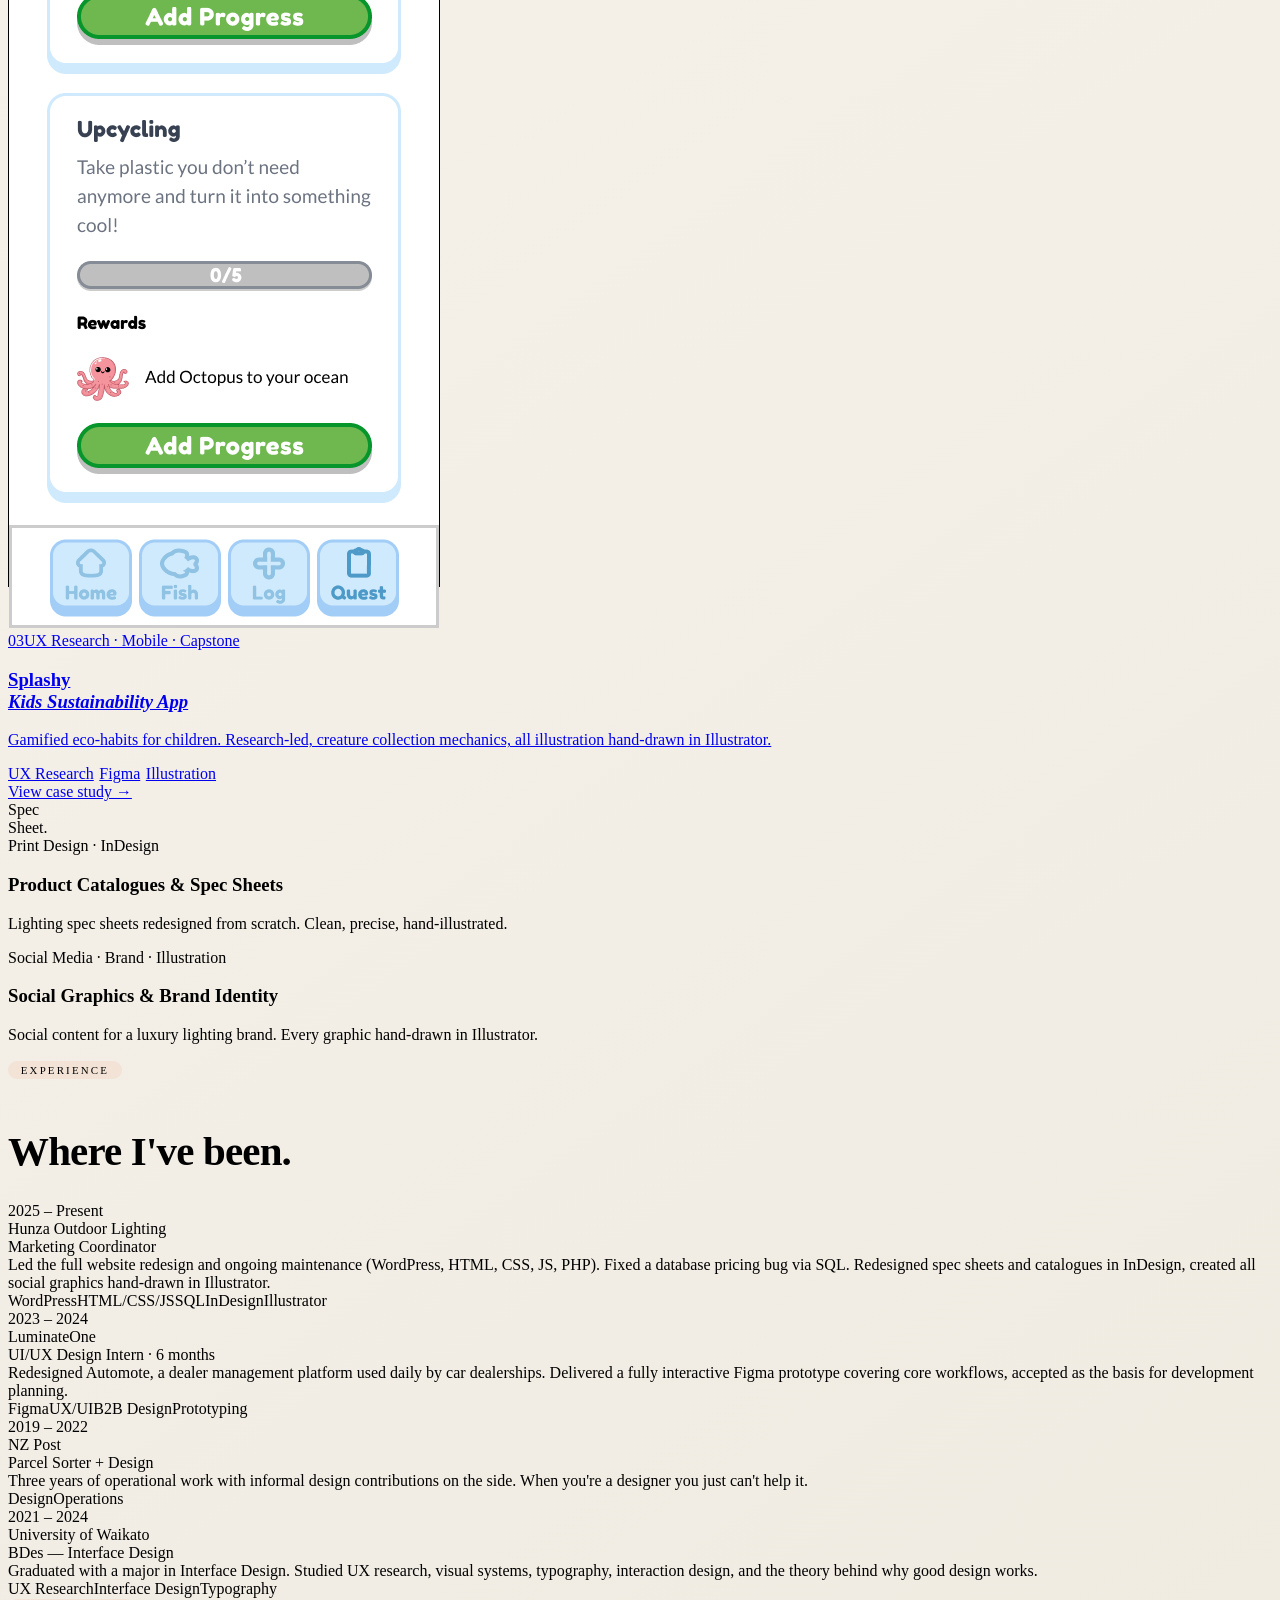
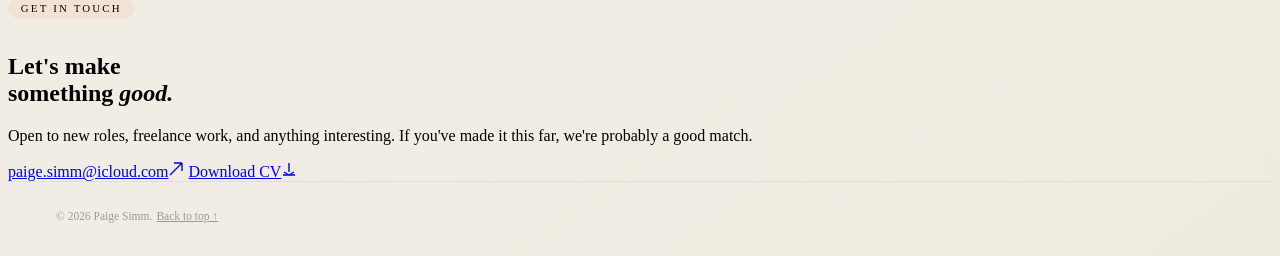
==== commit 62406a51: "Update index.html" ====
--- a/index.html
+++ b/index.html
@@ -6,377 +6,12 @@
   <title>Paige Simm — Interface Designer</title>
   <link href="https://api.fontshare.com/v2/css?f[]=clash-display@400,500,600,700&f[]=cabinet-grotesk@300,400,500,700&display=swap" rel="stylesheet">
   <link rel="stylesheet" href="style.css">
-  <style>
-
-  /* =============================================
-     HOMEPAGE IMPROVEMENTS — layered on style.css
-     ============================================= */
-
-  /* TICKER STRIP */
-  .ticker {
-    background: var(--dark);
-    padding: 0.6rem 0;
-    overflow: hidden;
-    white-space: nowrap;
-    position: relative;
-    z-index: 10;
-  }
-  .ticker-track {
-    display: inline-flex;
-    animation: ticker 28s linear infinite;
-  }
-  .ticker-item {
-    display: inline-flex;
-    align-items: center;
-    gap: 0.6rem;
-    padding: 0 2.2rem;
-    font-size: 0.68rem;
-    letter-spacing: 0.16em;
-    text-transform: uppercase;
-    color: rgba(255,255,255,0.35);
-  }
-  .ticker-item strong { color: var(--accent2); font-weight: 500; }
-  .ticker-sep { color: var(--accent); opacity: 0.5; }
-  @keyframes ticker { 0% { transform: translateX(0); } 100% { transform: translateX(-50%); } }
-
-  /* HERO — improved layout */
-  #hero {
-    min-height: 100svh;
-    display: grid;
-    grid-template-rows: auto 1fr auto;
-    padding: 0;
-    position: relative;
-    border-bottom: 1px solid var(--border);
-    overflow: hidden;
-  }
-
-  /* top bar row */
-  .hero-topbar {
-    display: flex;
-    align-items: center;
-    justify-content: space-between;
-    padding: 7rem 2.5rem 0;
-    position: relative;
-    z-index: 2;
-    opacity: 0;
-    animation: fadeInUp 0.7s 0.3s forwards;
-  }
-  .hero-tag {
-    font-size: 0.7rem;
-    letter-spacing: 0.16em;
-    text-transform: uppercase;
-    color: var(--muted);
-  }
-  .available-badge {
-    display: flex;
-    align-items: center;
-    gap: 0.5rem;
-    font-size: 0.68rem;
-    letter-spacing: 0.1em;
-    background: rgba(92,186,120,0.12);
-    border: 1px solid rgba(92,186,120,0.3);
-    border-radius: 100px;
-    padding: 0.35rem 0.85rem;
-    color: #3a8a54;
-    backdrop-filter: blur(8px);
-  }
-  .dot-pulse {
-    width: 7px; height: 7px;
-    background: #5cba78;
-    border-radius: 50%;
-    position: relative;
-    flex-shrink: 0;
-  }
-  .dot-pulse::after {
-    content: '';
-    position: absolute;
-    inset: -3px;
-    border-radius: 50%;
-    border: 1px solid #5cba78;
-    animation: pulse 2s infinite;
-  }
-
-  /* middle row: name + headshot side by side */
-  .hero-center {
-    display: grid;
-    grid-template-columns: 1fr auto;
-    align-items: end;
-    gap: 3rem;
-    padding: 2rem 2.5rem 0;
-    position: relative;
-    z-index: 2;
-  }
-  .hero-name {
-    font-family: var(--serif);
-    font-weight: 700;
-    font-size: clamp(5rem, 13vw, 12rem);
-    line-height: 0.88;
-    letter-spacing: -0.03em;
-    margin: 0;
-  }
-  .hero-name-line {
-    display: block;
-    opacity: 0;
-    transform: translateY(24px);
-    animation: slideUp 0.9s cubic-bezier(0.16,1,0.3,1) forwards;
-  }
-  .hero-name-line:first-child  { animation-delay: 0.1s; }
-  .hero-name-line:last-child   { animation-delay: 0.22s; font-style: italic; color: var(--accent); }
-
-  /* headshot — bigger, rectangular, editorial */
-  .hero-photo-col {
-    display: flex;
-    flex-direction: column;
-    align-items: flex-end;
-    gap: 0.75rem;
-    padding-bottom: 0.4rem;
-    opacity: 0;
-    animation: fadeInUp 0.8s 0.8s forwards;
-    flex-shrink: 0;
-  }
-  .hero-headshot {
-    width: clamp(130px, 16vw, 200px);
-    aspect-ratio: 3/4;
-    border-radius: 18px;
-    overflow: hidden;
-    background: linear-gradient(145deg, #e8d5c0, #c8a98a);
-    border: 2px solid rgba(255,255,255,0.7);
-    box-shadow: 0 16px 48px rgba(0,0,0,0.14);
-    display: flex;
-    align-items: center;
-    justify-content: center;
-  }
-  .hero-headshot img { width: 100%; height: 100%; object-fit: cover; object-position: top; display: block; }
-  .hero-headshot-placeholder {
-    font-family: var(--serif);
-    font-style: italic;
-    font-size: 0.7rem;
-    color: rgba(255,255,255,0.6);
-    text-align: center;
-    line-height: 1.5;
-    padding: 1rem;
-  }
-  .glass-pill {
-    display: inline-flex;
-    align-items: center;
-    gap: 0.5rem;
-    padding: 0.4rem 0.85rem;
-    background: var(--glass-bg);
-    border: 1px solid var(--glass-border);
-    border-radius: 100px;
-    backdrop-filter: blur(16px) saturate(150%);
-    box-shadow: var(--glass-shadow), inset 0 1px 0 rgba(255,255,255,0.8);
-    font-size: 0.66rem;
-    letter-spacing: 0.08em;
-    color: var(--dark);
-    white-space: nowrap;
-  }
-  .glass-pill-dot {
-    width: 6px; height: 6px;
-    border-radius: 50%;
-    background: var(--accent);
-    flex-shrink: 0;
-  }
-  .glass-pill-dot.green { background: #5cba78; }
-
-  /* stat pills */
-  .hero-stats {
-    display: flex;
-    gap: 0.6rem;
-    flex-wrap: wrap;
-    padding: 1.5rem 2.5rem 0;
-    position: relative;
-    z-index: 2;
-    opacity: 0;
-    animation: fadeInUp 0.8s 0.55s forwards;
-  }
-  .hero-stat {
-    display: flex;
-    align-items: center;
-    gap: 0.6rem;
-    padding: 0.5rem 1rem;
-    background: var(--glass-bg);
-    border: 1px solid var(--glass-border);
-    border-radius: 12px;
-    backdrop-filter: blur(20px) saturate(180%);
-    box-shadow: var(--glass-shadow), inset 0 1px 0 rgba(255,255,255,0.9);
-  }
-  .hero-stat-val {
-    font-family: var(--serif);
-    font-style: italic;
-    font-size: 1.3rem;
-    color: var(--accent);
-    line-height: 1;
-  }
-  .hero-stat-label {
-    font-size: 0.6rem;
-    letter-spacing: 0.1em;
-    text-transform: uppercase;
-    color: var(--muted);
-    line-height: 1.3;
-    max-width: 9rem;
-  }
-
-  /* bottom strip */
-  .hero-bottom {
-    display: flex;
-    justify-content: space-between;
-    align-items: flex-end;
-    padding: 1.5rem 2.5rem 3.5rem;
-    margin-top: 1rem;
-    border-top: 1px solid var(--border);
-    position: relative;
-    z-index: 2;
-    opacity: 0;
-    animation: fadeInUp 0.8s 0.7s forwards;
-    flex-wrap: wrap;
-    gap: 1.5rem;
-  }
-  .hero-text {
-    font-size: clamp(0.9rem, 1.4vw, 1.05rem);
-    color: var(--muted);
-    line-height: 1.7;
-    max-width: 46ch;
-  }
-  .hero-text strong { color: var(--dark); font-weight: 500; }
-  .hero-scroll {
-    display: flex;
-    align-items: center;
-    gap: 0.6rem;
-    font-size: 0.72rem;
-    letter-spacing: 0.12em;
-    text-transform: uppercase;
-    color: var(--muted);
-    text-decoration: none;
-    white-space: nowrap;
-    transition: color 0.2s;
-  }
-  .hero-scroll:hover { color: var(--accent); }
-  .hero-scroll svg { transition: transform 0.3s; }
-  .hero-scroll:hover svg { transform: translateY(4px); }
-
-  /* blobs */
-  .hero-bg-blob  { position:absolute;top:-10%;right:-10%;width:65vw;max-width:800px;aspect-ratio:1;border-radius:50%;background:radial-gradient(circle at 40% 40%,rgba(240,164,74,0.28) 0%,rgba(232,98,42,0.12) 45%,transparent 70%);animation:blobFloat 14s ease-in-out infinite;pointer-events:none; }
-  .hero-bg-blob2 { position:absolute;bottom:-10%;left:-15%;width:55vw;aspect-ratio:1;border-radius:50%;background:radial-gradient(circle at 60% 60%,rgba(232,98,42,0.15) 0%,rgba(200,169,110,0.08) 50%,transparent 70%);animation:blobFloat2 18s ease-in-out infinite;pointer-events:none; }
-  .hero-bg-blob3 { position:absolute;top:30%;left:25%;width:30vw;aspect-ratio:1;border-radius:50%;background:radial-gradient(circle,rgba(240,164,74,0.08) 0%,transparent 65%);animation:blobFloat 22s ease-in-out infinite reverse;pointer-events:none; }
-
-  /* WORK: taller image zones */
-  .full-width .card-img { flex: 1.4; height: 380px; }
-  .card-img { height: 260px; }
-  .phones-container { height: 260px; }
-  .phone-mock { width: 88px; height: 190px; }
-  .small-card .print-placeholder,
-  .small-card .social-placeholder { height: 180px; }
-
-  /* ABOUT: add a decorative side panel */
-  .about-aside {
-    display: flex;
-    flex-direction: column;
-    gap: 0.6rem;
-    margin-top: 1.5rem;
-  }
-  .about-stat-card {
-    background: white;
-    border: 1px solid var(--border);
-    border-radius: 14px;
-    padding: 1rem 1.2rem;
-    display: flex;
-    align-items: center;
-    gap: 0.9rem;
-    transition: border-color 0.2s, transform 0.2s;
-  }
-  .about-stat-card:hover { border-color: var(--accent); transform: translateX(4px); }
-  .about-stat-val {
-    font-family: var(--serif);
-    font-style: italic;
-    font-size: 1.6rem;
-    color: var(--accent);
-    line-height: 1;
-    flex-shrink: 0;
-    min-width: 2.5rem;
-  }
-  .about-stat-label { font-size: 0.75rem; color: var(--muted); line-height: 1.4; }
-  .about-stat-label strong { color: var(--dark); font-weight: 500; display: block; }
-
-  /* CONTACT: add a visual left panel */
-  .contact-visual {
-    position: absolute;
-    bottom: 0; left: 0;
-    width: 45%;
-    height: 100%;
-    pointer-events: none;
-    overflow: hidden;
-  }
-  .contact-orb {
-    position: absolute;
-    border-radius: 50%;
-  }
-  .contact-orb-1 {
-    width: 60vw; aspect-ratio: 1;
-    bottom: -30%; left: -20%;
-    background: radial-gradient(circle, rgba(232,98,42,0.12), transparent 65%);
-  }
-  .contact-orb-2 {
-    width: 30vw; aspect-ratio: 1;
-    top: 10%; left: 10%;
-    background: radial-gradient(circle, rgba(240,164,74,0.08), transparent 65%);
-    animation: blobFloat 16s ease-in-out infinite;
-  }
-
-  /* KEYFRAMES */
-  @keyframes slideUp   { to { opacity: 1; transform: translateY(0); } }
-  @keyframes fadeInUp  { to { opacity: 1; } }
-  @keyframes blobFloat  { 0%,100%{transform:translate(0,0) scale(1)} 33%{transform:translate(-3%,4%) scale(1.04)} 66%{transform:translate(4%,-3%) scale(0.97)} }
-  @keyframes blobFloat2 { 0%,100%{transform:translate(0,0) scale(1)} 40%{transform:translate(5%,-5%) scale(1.06)} 75%{transform:translate(-3%,3%) scale(0.95)} }
-  @keyframes pulse { 0%,100%{opacity:0.5;transform:scale(1)} 50%{opacity:0;transform:scale(1.8)} }
-
-  /* MOBILE */
-  @media (max-width: 768px) {
-    .ticker { display: none; }
-    .hero-topbar { padding: 5.5rem 1.2rem 0; flex-wrap: wrap; gap: 0.6rem; }
-    .hero-center { grid-template-columns: 1fr; padding: 1.5rem 1.2rem 0; gap: 1.5rem; }
-    .hero-photo-col { flex-direction: row; align-items: center; }
-    .hero-headshot { width: 100px; }
-    .hero-stats { padding: 1rem 1.2rem 0; display: none; }
-    .hero-bottom { padding: 1.5rem 1.2rem 3rem; flex-direction: column; align-items: flex-start; }
-    .full-width .card-img { height: 220px; }
-    .card-img { height: 220px; }
-    .about-aside { display: none; }
-  }
-  </style>
 </head>
 <body>
 
   <div id="scroll-bar"></div>
 
-  <!-- TICKER STRIP -->
-  <div class="ticker" aria-hidden="true">
-    <div class="ticker-track">
-      <span class="ticker-item"><strong>UX/UI Design</strong> <span class="ticker-sep">✦</span></span>
-      <span class="ticker-item"><strong>Front-End Development</strong> <span class="ticker-sep">✦</span></span>
-      <span class="ticker-item"><strong>Illustration</strong> <span class="ticker-sep">✦</span></span>
-      <span class="ticker-item"><strong>WordPress + PHP</strong> <span class="ticker-sep">✦</span></span>
-      <span class="ticker-item"><strong>Print + Collateral</strong> <span class="ticker-sep">✦</span></span>
-      <span class="ticker-item"><strong>SQL</strong> <span class="ticker-sep">✦</span></span>
-      <span class="ticker-item"><strong>Brand Identity</strong> <span class="ticker-sep">✦</span></span>
-      <span class="ticker-item"><strong>Figma</strong> <span class="ticker-sep">✦</span></span>
-      <span class="ticker-item"><strong>UX Research</strong> <span class="ticker-sep">✦</span></span>
-      <span class="ticker-item"><strong>Social Media</strong> <span class="ticker-sep">✦</span></span>
-      <!-- duplicate for seamless loop -->
-      <span class="ticker-item"><strong>UX/UI Design</strong> <span class="ticker-sep">✦</span></span>
-      <span class="ticker-item"><strong>Front-End Development</strong> <span class="ticker-sep">✦</span></span>
-      <span class="ticker-item"><strong>Illustration</strong> <span class="ticker-sep">✦</span></span>
-      <span class="ticker-item"><strong>WordPress + PHP</strong> <span class="ticker-sep">✦</span></span>
-      <span class="ticker-item"><strong>Print + Collateral</strong> <span class="ticker-sep">✦</span></span>
-      <span class="ticker-item"><strong>SQL</strong> <span class="ticker-sep">✦</span></span>
-      <span class="ticker-item"><strong>Brand Identity</strong> <span class="ticker-sep">✦</span></span>
-      <span class="ticker-item"><strong>Figma</strong> <span class="ticker-sep">✦</span></span>
-      <span class="ticker-item"><strong>UX Research</strong> <span class="ticker-sep">✦</span></span>
-      <span class="ticker-item"><strong>Social Media</strong> <span class="ticker-sep">✦</span></span>
-    </div>
-  </div>
-
-  <nav class="nav" id="nav">
+  <nav class="nav">
     <a href="#hero" class="nav-logo">Paige Simm.</a>
     <ul class="nav-links">
       <li><a href="#about">About</a></li>
@@ -396,100 +31,61 @@
     <a href="#contact">Contact</a>
   </div>
 
-  <!-- ======= HERO ======= -->
+  <!-- Replace the existing #hero section content with this -->
   <section id="hero">
     <div class="hero-bg-blob"></div>
     <div class="hero-bg-blob2"></div>
     <div class="hero-bg-blob3"></div>
 
-    <!-- top bar -->
-    <div class="hero-topbar">
+    <div class="hero-top">
       <span class="hero-tag">Interface Designer · New Zealand</span>
-      <div class="available-badge">
-        <span class="dot-pulse"></span>
-        Open to work
-      </div>
-    </div>
-
-    <!-- name + photo -->
-    <div class="hero-center">
+      </span>
+    </div>
+
+    <!-- Headshot + floating pills (top right) -->
+    <div class="hero-extras">
+      <div class="hero-headshot">
+        <!-- Drop your photo in as headshot.jpg and swap the placeholder below -->
+        <!-- <img src="headshot.jpg" alt="Paige Simm"> -->
+        <div class="hero-headshot-placeholder">put<br>photo<br>here</div>
+      </div>
+      <div class="glass-pill"><span class="glass-pill-dot"></span>Auckland, NZ</div>
+      <div class="glass-pill"><span class="glass-pill-dot"></span>Open to work</div>
+    </div>
+
+    <div>
       <h1 class="hero-name">
-        <span class="hero-name-line">Paige</span>
-        <span class="hero-name-line">Simm.</span>
+        <span class="hero-name-line" id="nameLine1">Paige</span>
+        <span class="hero-name-line" id="nameLine2">Simm.</span>
       </h1>
-      <div class="hero-photo-col">
-        <div class="glass-pill"><span class="glass-pill-dot green"></span>Auckland, NZ</div>
-        <div class="hero-headshot">
-          <!-- swap placeholder for: <img src="headshot.jpg" alt="Paige Simm"> -->
-          <div class="hero-headshot-placeholder">Add your<br>photo here</div>
-        </div>
-      </div>
-    </div>
-
-    <!-- stat pills -->
-    <div class="hero-stats">
-      <div class="hero-stat">
-        <span class="hero-stat-val">3+</span>
-        <span class="hero-stat-label">Years experience</span>
-      </div>
-      <div class="hero-stat">
-        <span class="hero-stat-val">5</span>
-        <span class="hero-stat-label">Projects shipped</span>
-      </div>
-      <div class="hero-stat">
-        <span class="hero-stat-val">BDes</span>
-        <span class="hero-stat-label">Interface Design, Waikato</span>
-      </div>
-      <div class="hero-stat">
-        <span class="hero-stat-val">NZ</span>
-        <span class="hero-stat-label">Based, open globally</span>
-      </div>
-    </div>
-
-    <!-- bottom strip -->
-    <div class="hero-bottom">
-      <p class="hero-text">
-        <strong>Interface designer</strong> with a knack for front-end. I make things look good, work well, and feel considered. Website rebuilds, UX research, print, social; whatever it takes.
-      </p>
-      <a href="#work" class="hero-scroll">
-        See the work
-        <svg width="16" height="16" viewBox="0 0 16 16" fill="none">
-          <path d="M8 2v12M2 9l6 6 6-6" stroke="currentColor" stroke-width="1.4" stroke-linecap="round" stroke-linejoin="round"/>
-        </svg>
-      </a>
-    </div>
-  </section>
-
-  <!-- ======= ABOUT ======= -->
+
+   
+      <div class="hero-bottom">
+        <p class="hero-text">
+          <strong>Interface designer</strong> with a knack for front-end. I make things look good, work well, and feel considered. Website rebuilds, UX research, print, social; whatever it takes.
+        </p>
+        <a href="#work" class="hero-scroll">
+          See the work
+          <svg width="16" height="16" viewBox="0 0 16 16" fill="none">
+            <path d="M8 2v12M2 9l6 6 6-6" stroke="currentColor" stroke-width="1.4" stroke-linecap="round" stroke-linejoin="round"/>
+          </svg>
+        </a>
+      </div>
+    </div>
+  </section>
+
+  
+
   <section id="about">
     <div class="about-grid">
       <div class="reveal">
         <span class="section-label">About me</span>
         <h2 class="section-heading">Designer who actually ships.</h2>
-
-        <div class="about-aside">
-          <div class="about-stat-card">
-            <span class="about-stat-val">BDes</span>
-            <span class="about-stat-label"><strong>Interface Design</strong>University of Waikato, 2024</span>
-          </div>
-          <div class="about-stat-card">
-            <span class="about-stat-val">2</span>
-            <span class="about-stat-label"><strong>Brands launched solo</strong>Hunza + LuxR, 2023–2024</span>
-          </div>
-          <div class="about-stat-card">
-            <span class="about-stat-val">SQL</span>
-            <span class="about-stat-label"><strong>Database fix shipped</strong>Live pricing bug, caught and fixed</span>
-          </div>
-          <div class="about-stat-card">
-            <span class="about-stat-val">100%</span>
-            <span class="about-stat-label"><strong>Original illustration</strong>Every graphic hand-drawn in Illustrator</span>
-          </div>
-        </div>
       </div>
       <div>
         <div class="reveal about-text" style="transition-delay: 100ms">
           <p>Hey, I'm Paige Simm. I'm a 24-year-old interface designer based in Auckland with a <strong>Bachelor of Design (Interface Design)</strong> from the University of Waikato. I have a habit of making things look significantly better than I found them.</p>
-          <p>Most recently I was <strong>the sole designer, developer, and marketing team at Hunza Outdoor Lighting</strong> — where I rebuilt their website from scratch, fixed a database-level pricing bug with SQL, ran social media, redesigned all print collateral, and made sure everything from spec sheets to in-building signage felt polished. One person. All of it.</p>
+          <p>Most recently I was a <strong>Marketing Coordinator at a Hunza Outdoor Lighting</strong> where I rebuilt their website from scratch, fixed a database-level pricing bug with SQL, ran social media, and made sure everything from spec sheets to in-building signage felt polished.</p>
           <p>I sit at the intersection of <strong>visual design and front-end development</strong>. Equally comfortable in Figma or a code editor. Every graphic, illustration, and image across my work is <strong>hand-drawn by me in Illustrator.</strong></p>
         </div>
         <div class="skills-grid">
@@ -510,7 +106,6 @@
     </div>
   </section>
 
-  <!-- ======= WORK ======= -->
   <section id="work">
     <div class="work-header">
       <div class="reveal">
@@ -522,7 +117,6 @@
       </div>
     </div>
     <div class="bento-grid">
-
       <!-- Hunza full-width -->
       <div class="reveal" style="grid-column: 1/-1">
         <a href="hunza-case-study.html" class="bento-card full-width">
@@ -530,11 +124,11 @@
             <img src="hunza-after.png" alt="Hunza redesign" loading="lazy">
           </div>
           <div class="card-content">
-            <div class="card-meta"><span class="card-num">01</span><span class="card-cat">UX/UI · Web Development · SQL</span></div>
+            <div class="card-meta"><span class="card-num">01</span><span class="card-cat">UX/UI · Web Development</span></div>
             <h3 class="card-title">Hunza & LuxR<br><em>Website Redesign</em></h3>
-            <p class="card-desc">Two premium lighting brands, one unified site. End-to-end UX/UI, built in WordPress, plus a SQL database fix that unblocked accurate pricing across all products. Done solo — no agency, no team.</p>
+            <p class="card-desc">Two premium lighting brands, one unified site. End-to-end UX/UI plus a SQL database fix that unblocked accurate pricing across all products.</p>
             <div style="display: flex; flex-wrap: wrap; gap: 0.4rem; margin: 0.5rem 0 0.8rem;">
-              <span class="exp-tag">WordPress</span><span class="exp-tag">HTML/CSS/JS</span><span class="exp-tag">SQL</span><span class="exp-tag">Brand Merge</span><span class="exp-tag">Print</span>
+              <span class="exp-tag">WordPress</span><span class="exp-tag">HTML/CSS/JS</span><span class="exp-tag">SQL</span><span class="exp-tag">Brand Merge</span>
             </div>
             <span class="card-link">View case study →</span>
           </div>
@@ -545,7 +139,7 @@
       <div class="reveal" style="transition-delay: 80ms">
         <a href="automote-case-study.html" class="bento-card">
           <div class="card-img">
-            <img src="orders 1 -1.png" alt="Automote orders" loading="lazy" style="position:absolute;top:0;left:0;width:62%;height:100%;object-fit:cover;">
+            <img src="orders 1 -1.png" alt="Automote orders" loading="lazy" style="position: absolute; top:0; left:0; width:62%; height:100%; object-fit:cover;">
             <div class="split-img">
               <img src="edit trim level.png" alt="Automote config" loading="lazy">
             </div>
@@ -553,8 +147,8 @@
           <div class="card-content">
             <div class="card-meta"><span class="card-num">02</span><span class="card-cat">B2B UX/UI · Internship</span></div>
             <h3 class="card-title">Automote<br><em>Dealer Platform</em></h3>
-            <p class="card-desc">Redesigned a broken dealership management tool used daily by car dealerships. Six pain points fixed, fully interactive Figma prototype delivered and accepted for development.</p>
-            <div style="display:flex;flex-wrap:wrap;gap:0.35rem;margin-top:0.5rem;">
+            <p class="card-desc">Redesigned a broken dealership management tool. Six pain points fixed, fully interactive Figma prototype delivered.</p>
+            <div style="display: flex; flex-wrap: wrap; gap: 0.35rem; margin-top: 0.5rem;">
               <span class="exp-tag">Figma</span><span class="exp-tag">B2B UX</span><span class="exp-tag">Design Systems</span>
             </div>
             <span class="card-link">View case study →</span>
@@ -567,14 +161,14 @@
         <a href="splashy-case-study.html" class="bento-card dark-card">
           <div class="phones-container">
             <img src="splash screen.png" alt="Splash screen" class="phone-mock" loading="lazy">
-            <img src="fish.png" alt="Splashy ocean" class="phone-mock" loading="lazy" style="transform:translateY(-8px);">
+            <img src="fish.png" alt="Splashy ocean" class="phone-mock" loading="lazy" style="transform: translateY(-6px);">
             <img src="quests active good.png" alt="Splashy quests" class="phone-mock" loading="lazy">
           </div>
           <div class="card-content">
             <div class="card-meta"><span class="card-num">03</span><span class="card-cat">UX Research · Mobile · Capstone</span></div>
             <h3 class="card-title">Splashy<br><em>Kids Sustainability App</em></h3>
-            <p class="card-desc">Gamified eco-habits for children aged 6–12. Research-led design, creature collection mechanics, all illustration hand-drawn in Illustrator.</p>
-            <div style="display:flex;flex-wrap:wrap;gap:0.35rem;margin-top:0.5rem;">
+            <p class="card-desc">Gamified eco-habits for children. Research-led, creature collection mechanics, all illustration hand-drawn in Illustrator.</p>
+            <div style="display: flex; flex-wrap: wrap; gap: 0.35rem; margin-top: 0.5rem;">
               <span class="exp-tag">UX Research</span><span class="exp-tag">Figma</span><span class="exp-tag">Illustration</span>
             </div>
             <span class="card-link">View case study →</span>
@@ -582,41 +176,39 @@
         </a>
       </div>
 
-      <!-- Print -->
+      <!-- Small card: Print -->
       <div class="reveal" style="transition-delay: 100ms">
         <div class="bento-card small-card">
-          <div class="print-placeholder" style="height:180px"><span class="print-text">Spec<br>Sheet.</span></div>
+          <div class="print-placeholder"><span class="print-text">Spec<br>Sheet.</span></div>
           <div class="card-content">
             <span class="card-cat">Print Design · InDesign</span>
             <h3 class="card-title">Product Catalogues & Spec Sheets</h3>
-            <p class="card-desc">Lighting spec sheets and product catalogues redesigned from scratch. Clean, precise, with hand-illustrated product details.</p>
-          </div>
-        </div>
-      </div>
-
-      <!-- Social -->
+            <p class="card-desc">Lighting spec sheets redesigned from scratch. Clean, precise, hand-illustrated.</p>
+          </div>
+        </div>
+      </div>
+
+      <!-- Small card: Social -->
       <div class="reveal" style="transition-delay: 180ms">
         <div class="bento-card small-card">
-          <div class="social-placeholder" style="height:180px">
-            <div class="social-bar" style="height:50%"></div>
-            <div class="social-bar" style="height:75%"></div>
-            <div class="social-bar" style="height:60%"></div>
-            <div class="social-bar" style="height:90%"></div>
-            <div class="social-bar" style="height:45%"></div>
-            <div class="social-bar" style="height:70%"></div>
+          <div class="social-placeholder">
+            <div class="social-bar" style="height: 50%"></div>
+            <div class="social-bar" style="height: 75%"></div>
+            <div class="social-bar" style="height: 60%"></div>
+            <div class="social-bar" style="height: 90%"></div>
+            <div class="social-bar" style="height: 45%"></div>
+            <div class="social-bar" style="height: 70%"></div>
           </div>
           <div class="card-content">
             <span class="card-cat">Social Media · Brand · Illustration</span>
             <h3 class="card-title">Social Graphics & Brand Identity</h3>
-            <p class="card-desc">Social content for a luxury lighting brand. Every graphic hand-drawn in Illustrator, managed end-to-end.</p>
-          </div>
-        </div>
-      </div>
-
-    </div>
-  </section>
-
-  <!-- ======= EXPERIENCE ======= -->
+            <p class="card-desc">Social content for a luxury lighting brand. Every graphic hand-drawn in Illustrator.</p>
+          </div>
+        </div>
+      </div>
+    </div>
+  </section>
+
   <section id="experience">
     <div class="exp-grid">
       <div class="reveal sticky-head">
@@ -624,71 +216,25 @@
         <h2 class="section-heading">Where I've been.</h2>
       </div>
       <div>
-        <div class="reveal exp-item">
-          <div>
-            <div class="exp-date">2025 – Present</div>
-            <div class="exp-company">Hunza Outdoor Lighting</div>
-            <div class="exp-role">Marketing Coordinator</div>
-          </div>
-          <div>
-            <div class="exp-desc">Sole designer, developer, and marketer. Led the full website redesign (WordPress, HTML, CSS, JS, PHP), fixed a database pricing bug via SQL, redesigned all print collateral in InDesign, and created all social graphics hand-drawn in Illustrator.</div>
-            <div class="exp-tags"><span class="exp-tag">WordPress</span><span class="exp-tag">HTML/CSS/JS</span><span class="exp-tag">SQL</span><span class="exp-tag">InDesign</span><span class="exp-tag">Illustrator</span></div>
-          </div>
-        </div>
-        <div class="reveal exp-item" style="transition-delay:80ms">
-          <div>
-            <div class="exp-date">2023 – 2024</div>
-            <div class="exp-company">LuminateOne</div>
-            <div class="exp-role">UI/UX Design Intern · 6 months</div>
-          </div>
-          <div>
-            <div class="exp-desc">Redesigned Automote, a dealer management platform used daily by car dealerships. Delivered a fully interactive Figma prototype covering core workflows, accepted as the basis for development planning.</div>
-            <div class="exp-tags"><span class="exp-tag">Figma</span><span class="exp-tag">UX/UI</span><span class="exp-tag">B2B Design</span><span class="exp-tag">Prototyping</span></div>
-          </div>
-        </div>
-        <div class="reveal exp-item" style="transition-delay:160ms">
-          <div>
-            <div class="exp-date">2019 – 2022</div>
-            <div class="exp-company">NZ Post</div>
-            <div class="exp-role">Parcel Sorter + Design</div>
-          </div>
-          <div>
-            <div class="exp-desc">Three years of operational work with informal design contributions on the side. When you're a designer you just can't help it.</div>
-            <div class="exp-tags"><span class="exp-tag">Design</span><span class="exp-tag">Operations</span></div>
-          </div>
-        </div>
-        <div class="reveal exp-item" style="transition-delay:240ms">
-          <div>
-            <div class="exp-date">2021 – 2024</div>
-            <div class="exp-company">University of Waikato</div>
-            <div class="exp-role">BDes — Interface Design</div>
-          </div>
-          <div>
-            <div class="exp-desc">Graduated with a major in Interface Design. Studied UX research, visual systems, typography, interaction design, and the theory behind why good design works.</div>
-            <div class="exp-tags"><span class="exp-tag">UX Research</span><span class="exp-tag">Interface Design</span><span class="exp-tag">Typography</span></div>
-          </div>
-        </div>
-      </div>
-    </div>
-  </section>
-
-  <!-- ======= CONTACT ======= -->
+        <div class="reveal exp-item"><div><div class="exp-date">2025 – Present</div><div class="exp-company">Hunza Outdoor Lighting</div><div class="exp-role">Marketing Coordinator</div></div><div><div class="exp-desc">Led the full website redesign and ongoing maintenance (WordPress, HTML, CSS, JS, PHP). Fixed a database pricing bug via SQL. Redesigned spec sheets and catalogues in InDesign, created all social graphics hand-drawn in Illustrator.</div><div class="exp-tags"><span class="exp-tag">WordPress</span><span class="exp-tag">HTML/CSS/JS</span><span class="exp-tag">SQL</span><span class="exp-tag">InDesign</span><span class="exp-tag">Illustrator</span></div></div></div>
+        <div class="reveal exp-item" style="transition-delay: 80ms"><div><div class="exp-date">2023 – 2024</div><div class="exp-company">LuminateOne</div><div class="exp-role">UI/UX Design Intern · 6 months</div></div><div><div class="exp-desc">Redesigned Automote, a dealer management platform used daily by car dealerships. Delivered a fully interactive Figma prototype covering core workflows, accepted as the basis for development planning.</div><div class="exp-tags"><span class="exp-tag">Figma</span><span class="exp-tag">UX/UI</span><span class="exp-tag">B2B Design</span><span class="exp-tag">Prototyping</span></div></div></div>
+        <div class="reveal exp-item" style="transition-delay: 160ms"><div><div class="exp-date">2019 – 2022</div><div class="exp-company">NZ Post</div><div class="exp-role">Parcel Sorter + Design</div></div><div><div class="exp-desc">Three years of operational work with informal design contributions on the side. When you're a designer you just can't help it.</div><div class="exp-tags"><span class="exp-tag">Design</span><span class="exp-tag">Operations</span></div></div></div>
+        <div class="reveal exp-item" style="transition-delay: 240ms"><div><div class="exp-date">2021 – 2024</div><div class="exp-company">University of Waikato</div><div class="exp-role">BDes — Interface Design</div></div><div><div class="exp-desc">Graduated with a major in Interface Design. Studied UX research, visual systems, typography, interaction design, and the theory behind why good design works.</div><div class="exp-tags"><span class="exp-tag">UX Research</span><span class="exp-tag">Interface Design</span><span class="exp-tag">Typography</span></div></div></div>
+      </div>
+    </div>
+  </section>
+
   <section id="contact">
     <div class="contact-left reveal">
       <span class="section-label">Get in touch</span>
       <h2 class="contact-heading">Let's make<br>something <em>good.</em></h2>
     </div>
-    <div class="contact-right reveal" style="transition-delay:150ms">
-      <p class="contact-sub">Open to new roles, freelance work, and anything interesting. Based in Auckland, open to remote and global. If you've made it this far, we're probably a good match.</p>
+    <div class="contact-right reveal" style="transition-delay: 150ms">
+      <p class="contact-sub">Open to new roles, freelance work, and anything interesting. If you've made it this far, we're probably a good match.</p>
       <div class="contact-links">
-        <a href="mailto:paige.simm@icloud.com" class="contact-link">
-          paige.simm@icloud.com
-          <svg width="16" height="16" viewBox="0 0 16 16" fill="none" stroke="currentColor" stroke-width="1.4"><path d="M2 14L14 2M14 2H6M14 2v8"/></svg>
-        </a>
-        <a href="#" class="contact-link">
-          Download CV
-          <svg width="16" height="16" viewBox="0 0 16 16" fill="none" stroke="currentColor" stroke-width="1.4"><path d="M8 2v9M3 11l5 3 5-3M2 14h12"/></svg>
-        </a>
+        <a href="mailto:paige.simm@icloud.com" class="contact-link">paige.simm@icloud.com<svg width="16" height="16" viewBox="0 0 16 16" fill="none" stroke="currentColor" stroke-width="1.4"><path d="M2 14L14 2M14 2H6M14 2v8"/></svg></a>
+       
+        <a href="#" class="contact-link">Download CV<svg width="16" height="16" viewBox="0 0 16 16" fill="none" stroke="currentColor" stroke-width="1.4"><path d="M8 2v9M3 11l5 3 5-3M2 14h12"/></svg></a>
       </div>
     </div>
   </section>
@@ -698,28 +244,6 @@
     <a href="#hero">Back to top ↑</a>
   </footer>
 
-  <script>
-  // Scroll bar
-  const bar = document.getElementById('scroll-bar');
-  window.addEventListener('scroll', () => {
-    const s = document.documentElement;
-    if (bar) bar.style.width = (s.scrollTop / (s.scrollHeight - s.clientHeight) * 100) + '%';
-  });
-  // Nav scrolled
-  const nav = document.getElementById('nav');
-  window.addEventListener('scroll', () => nav && nav.classList.toggle('scrolled', window.scrollY > 20));
-  // Mobile nav
-  const ham = document.getElementById('hamburger');
-  const drawer = document.getElementById('mobileDrawer');
-  if (ham && drawer) {
-    ham.addEventListener('click', () => drawer.classList.toggle('open'));
-    drawer.querySelectorAll('a').forEach(a => a.addEventListener('click', () => drawer.classList.remove('open')));
-  }
-  // Reveal
-  const obs = new IntersectionObserver(entries => {
-    entries.forEach(e => { if (e.isIntersecting) { e.target.classList.add('in'); } });
-  }, { threshold: 0.08 });
-  document.querySelectorAll('.reveal').forEach(el => obs.observe(el));
-  </script>
+  <script src="script.js"></script>
 </body>
 </html>
--- a/style.css
+++ b/style.css
@@ -1,929 +1,690 @@
-/* ---------- RESET & TOKENS ---------- */
-* {
-  margin: 0;
-  padding: 0;
-  box-sizing: border-box;
-}
-
-:root {
-  --bg: #f5f2ed;
-  --card: #ffffff;
-  --dark: #0e0d0b;
-  --white: #faf7f2;
-  --accent: #e8622a;
-  --accent2: #f0a44a;
-  --muted: #8a7f74;
-  --border: #e2ddd6;
-  --serif: 'Clash Display', Georgia, serif;
-  --sans: 'Cabinet Grotesk', system-ui, -apple-system, sans-serif;
-  --transition: all 0.3s cubic-bezier(0.2, 0.9, 0.4, 1.1);
-  --glass-bg: rgba(255, 255, 255, 0.55);
-  --glass-border: rgba(255, 255, 255, 0.7);
-  --glass-shadow: 0 8px 32px rgba(0, 0, 0, 0.08);
-}
-
-html { scroll-behavior: smooth; }
+/* ============================================================
+   PAIGE SIMM — CASE STUDY BASE STYLES
+   Replaces the original case-study.css
+   Works with style.css (vars: --bg, --card, --dark, --white,
+   --accent, --accent2, --muted, --border, --serif, --sans,
+   --glass-bg, --glass-border, --glass-shadow)
+   ============================================================ */
 
 body {
-  background: var(--bg);
+  background: linear-gradient(145deg, #faf7f2 0%, #f0ebe1 100%);
   color: var(--dark);
-  font-family: var(--sans);
-  font-weight: 300;
-  overflow-x: hidden;
-  line-height: 1.4;
-}
-
-::selection { background: var(--accent); color: white; }
-
-::-webkit-scrollbar { width: 4px; }
-::-webkit-scrollbar-track { background: var(--bg); }
-::-webkit-scrollbar-thumb { background: var(--accent); border-radius: 2px; }
-
-/* ---------- NOISE TEXTURE OVERLAY ---------- */
+}
+
+/* ---- FLOATING BLOBS ---- */
 body::before {
   content: '';
   position: fixed;
-  inset: 0;
-  z-index: 0;
-  pointer-events: none;
-  opacity: 0.025;
-  background-image: url("data:image/svg+xml,%3Csvg viewBox='0 0 256 256' xmlns='http://www.w3.org/2000/svg'%3E%3Cfilter id='noise'%3E%3CfeTurbulence type='fractalNoise' baseFrequency='0.9' numOctaves='4' stitchTiles='stitch'/%3E%3C/filter%3E%3Crect width='100%25' height='100%25' filter='url(%23noise)'/%3E%3C/svg%3E");
-  background-size: 128px 128px;
-}
-
-/* ---------- REVEAL ANIMATIONS ---------- */
-.reveal {
-  opacity: 0;
-  transform: translateY(24px);
-  transition: opacity 0.7s ease, transform 0.7s ease;
-}
-.reveal.in { opacity: 1; transform: none; }
-
-/* ---------- SCROLL PROGRESS BAR ---------- */
-#scroll-bar {
+  top: -20%; left: -10%;
+  width: 80vw; height: 80vw;
+  background: radial-gradient(circle, rgba(232,98,42,0.07) 0%, transparent 70%);
+  border-radius: 50%;
+  pointer-events: none; z-index: -2;
+  animation: floatA 24s infinite alternate ease-in-out;
+}
+body::after {
+  content: '';
+  position: fixed;
+  bottom: -10%; right: -10%;
+  width: 70vw; height: 70vw;
+  background: radial-gradient(circle, rgba(240,164,74,0.05) 0%, transparent 70%);
+  border-radius: 50%;
+  pointer-events: none; z-index: -2;
+  animation: floatB 20s infinite alternate ease-in-out;
+}
+@keyframes floatA { 0%{transform:translate(0,0) scale(1)} 100%{transform:translate(5%,4%) scale(1.08)} }
+@keyframes floatB { 0%{transform:translate(0,0) scale(1)} 100%{transform:translate(-4%,-6%) scale(1.12)} }
+
+/* ---- STICKY READING PROGRESS ---- */
+#reading-progress {
   position: fixed;
   top: 0; left: 0;
-  height: 2.5px;
+  height: 3px; z-index: 9999;
   background: linear-gradient(90deg, var(--accent), var(--accent2));
-  z-index: 9999;
   width: 0%;
-  transition: width 0.1s linear;
+  transition: width 0.08s linear;
   pointer-events: none;
 }
 
-/* ---------- GLASSMORPHIC NAV (LIGHT) ---------- */
-.nav {
+/* ---- STICKY SECTION TRACKER (right side) ---- */
+#section-dots {
   position: fixed;
-  top: 0; left: 0; right: 0;
-  z-index: 100;
-  display: flex;
-  align-items: center;
-  justify-content: space-between;
-  padding: 1.2rem 2.5rem;
-  background: transparent;
-  transition: background 0.4s, backdrop-filter 0.4s, border-color 0.4s, box-shadow 0.4s;
-  border-bottom: 1px solid transparent;
-}
-.nav.scrolled {
-  background: rgba(245, 242, 237, 0.72);
-  backdrop-filter: blur(24px) saturate(180%);
-  -webkit-backdrop-filter: blur(24px) saturate(180%);
-  border-bottom-color: rgba(255, 255, 255, 0.6);
-  box-shadow: 0 1px 0 rgba(0,0,0,0.04), 0 4px 20px rgba(0,0,0,0.06);
-}
-.nav-logo {
-  font-family: var(--serif);
-  font-size: 1.15rem;
-  font-weight: 600;
-  letter-spacing: -0.02em;
-  color: var(--dark);
-  text-decoration: none;
-}
-.nav-links {
-  display: flex;
-  gap: 2rem;
-  list-style: none;
-  align-items: center;
-}
-.nav-links a {
-  font-size: 0.75rem;
-  letter-spacing: 0.1em;
-  text-transform: uppercase;
-  color: var(--muted);
-  text-decoration: none;
-  transition: color 0.2s;
-}
-.nav-links a:hover { color: var(--accent); }
-.hire-btn {
-  background: var(--dark);
-  color: white !important;
-  padding: 0.5rem 1.1rem;
-  border-radius: 100px;
-  font-size: 0.72rem;
-  transition: background 0.2s, transform 0.2s;
-  display: inline-block;
-}
-.hire-btn:hover { background: var(--accent) !important; transform: scale(1.04); }
-
-/* Mobile nav */
-.hamburger {
-  display: none;
-  flex-direction: column;
-  gap: 5px;
-  background: none;
-  border: none;
-  cursor: pointer;
-  padding: 4px;
-}
-.hamburger span {
-  width: 22px; height: 2px;
-  background: var(--dark);
-  border-radius: 2px;
-  transition: transform 0.3s, opacity 0.3s;
-}
-.mobile-drawer {
-  display: none;
-  position: fixed;
-  inset: 0;
-  background: var(--bg);
-  z-index: 99;
-  flex-direction: column;
-  align-items: center;
-  justify-content: center;
-  gap: 2rem;
-}
-.mobile-drawer.open { display: flex; }
-.mobile-drawer a {
-  font-family: var(--serif);
-  font-size: 2.5rem;
-  color: var(--dark);
-  text-decoration: none;
-}
-@media (max-width: 768px) {
-  .nav { padding: 1rem 1.2rem; }
-  .nav-links { display: none; }
-  .hamburger { display: flex; }
-}
-
-/* ---------- HERO (INDEX) ---------- */
-#hero {
-  min-height: 100vh;
-  display: flex;
-  flex-direction: column;
-  justify-content: flex-end;
-  padding: 0 2.5rem 4rem;
-  position: relative;
-  border-bottom: 1px solid var(--border);
-  overflow: hidden;
-}
-
-/* Animated gradient mesh */
-.hero-bg-blob {
-  position: absolute;
-  top: -10%;
-  right: -10%;
-  width: 65vw;
-  max-width: 800px;
-  aspect-ratio: 1;
-  border-radius: 50%;
-  background: radial-gradient(circle at 40% 40%, rgba(240,164,74,0.28) 0%, rgba(232,98,42,0.12) 45%, transparent 70%);
-  animation: blobFloat 14s ease-in-out infinite;
-  pointer-events: none;
-}
-.hero-bg-blob2 {
-  position: absolute;
-  bottom: -10%;
-  left: -15%;
-  width: 55vw;
-  aspect-ratio: 1;
-  border-radius: 50%;
-  background: radial-gradient(circle at 60% 60%, rgba(232,98,42,0.15) 0%, rgba(200,169,110,0.08) 50%, transparent 70%);
-  animation: blobFloat2 18s ease-in-out infinite;
-  pointer-events: none;
-}
-/* Extra ambient orb */
-.hero-bg-blob3 {
-  position: absolute;
-  top: 30%;
-  left: 25%;
-  width: 30vw;
-  aspect-ratio: 1;
-  border-radius: 50%;
-  background: radial-gradient(circle, rgba(240,164,74,0.08) 0%, transparent 65%);
-  animation: blobFloat 22s ease-in-out infinite reverse;
-  pointer-events: none;
-}
-@keyframes blobFloat {
-  0%, 100% { transform: translate(0, 0) scale(1); }
-  33% { transform: translate(-3%, 4%) scale(1.04); }
-  66% { transform: translate(4%, -3%) scale(0.97); }
-}
-@keyframes blobFloat2 {
-  0%, 100% { transform: translate(0, 0) scale(1); }
-  40% { transform: translate(5%, -5%) scale(1.06); }
-  75% { transform: translate(-3%, 3%) scale(0.95); }
-}
-
-.hero-top {
-  position: absolute;
-  top: 5.5rem;
-  left: 2.5rem;
-  right: 2.5rem;
-  display: flex;
-  justify-content: space-between;
-  align-items: center;
-  opacity: 0;
-  animation: fadeInUp 0.7s 0.3s forwards;
-}
-.hero-tag {
-  font-size: 0.72rem;
-  letter-spacing: 0.16em;
-  text-transform: uppercase;
-  color: var(--muted);
-}
-.available-badge {
-  display: flex;
-  align-items: center;
-  gap: 0.5rem;
-  font-size: 0.68rem;
-  letter-spacing: 0.12em;
-  background: rgba(92,186,120,0.12);
-  border: 1px solid rgba(92,186,120,0.3);
-  border-radius: 100px;
-  padding: 0.3rem 0.8rem;
-  color: #3a8a54;
-  backdrop-filter: blur(8px);
-}
-.dot-pulse {
-  width: 7px; height: 7px;
-  background: #5cba78;
-  border-radius: 50%;
-  position: relative;
-}
-.dot-pulse::after {
-  content: '';
-  position: absolute;
-  inset: -3px;
-  border-radius: 50%;
-  border: 1px solid #5cba78;
-  animation: pulse 2s infinite;
-}
-@keyframes pulse {
-  0%, 100% { opacity: 0.5; transform: scale(1); }
-  50% { opacity: 0; transform: scale(1.8); }
-}
-
-/* Headshot + floating glass pills row */
-.hero-extras {
-  position: absolute;
-  top: 5rem;
-  right: 2.5rem;
-  display: flex;
-  flex-direction: column;
-  align-items: flex-end;
-  gap: 1rem;
-  opacity: 0;
-  animation: fadeInUp 0.8s 0.9s forwards;
-}
-.hero-headshot {
-  width: 80px;
-  height: 80px;
-  border-radius: 50%;
-  overflow: hidden;
-  border: 2px solid rgba(255,255,255,0.7);
-  box-shadow: 0 8px 24px rgba(0,0,0,0.12), inset 0 1px 0 rgba(255,255,255,0.8);
-  background: linear-gradient(135deg, #e8d5c0, #c8b08a);
-  display: flex;
-  align-items: center;
-  justify-content: center;
-  backdrop-filter: blur(4px);
-}
-.hero-headshot img {
-  width: 100%;
-  height: 100%;
-  object-fit: cover;
-  object-position: top;
-}
-.hero-headshot-placeholder {
-  font-family: var(--serif);
-  font-style: italic;
-  font-size: 0.6rem;
-  color: rgba(255,255,255,0.7);
-  letter-spacing: 0.04em;
-  text-align: center;
-  padding: 0.5rem;
-  line-height: 1.4;
-}
-.glass-pill {
-  display: flex;
-  align-items: center;
-  gap: 0.5rem;
-  padding: 0.45rem 0.9rem;
-  background: var(--glass-bg);
-  border: 1px solid var(--glass-border);
-  border-radius: 100px;
-  backdrop-filter: blur(16px) saturate(150%);
-  -webkit-backdrop-filter: blur(16px) saturate(150%);
-  box-shadow: var(--glass-shadow), inset 0 1px 0 rgba(255,255,255,0.8);
-  font-size: 0.68rem;
-  letter-spacing: 0.08em;
-  color: var(--dark);
-  white-space: nowrap;
-}
-.glass-pill-dot {
+  right: 1.5rem; top: 50%;
+  transform: translateY(-50%);
+  display: flex; flex-direction: column; gap: 0.5rem;
+  z-index: 50;
+}
+.sdot {
   width: 6px; height: 6px;
   border-radius: 50%;
-  background: var(--accent);
-  flex-shrink: 0;
-}
-
-.hero-name {
+  background: rgba(0,0,0,0.15);
+  transition: background 0.3s, transform 0.3s;
+  cursor: pointer;
+}
+.sdot.active { background: var(--accent); transform: scale(1.5); }
+@media (max-width: 768px) { #section-dots { display: none; } }
+
+/* ---- NAV (light glass, matches homepage) ---- */
+.nav {
+  background: rgba(250,247,242,0.75);
+  backdrop-filter: blur(20px);
+  border-bottom: 1px solid rgba(0,0,0,0.05);
+}
+.nav.scrolled { background: rgba(250,247,242,0.92); }
+.nav-logo, .nav-links a { color: var(--dark); }
+
+/* ---- HERO ---- */
+.cs-hero {
+  min-height: 85vh;
+  display: flex; flex-direction: column; justify-content: flex-end;
+  padding: 0 3rem 4rem;
+  position: relative; overflow: hidden;
+}
+.cs-hero-bg { position: absolute; inset: 0; z-index: 0; }
+.cs-hero-bg::before, .cs-hero-bg::after {
+  content: '';
+  position: absolute; border-radius: 50%;
+  filter: blur(90px); opacity: 0.55; z-index: 0;
+}
+.cs-hero-bg::before { top:-20%; right:-10%; width:70%; height:70%; }
+.cs-hero-bg::after  { bottom:-20%; left:-10%; width:60%; height:60%; }
+
+/* Per-project hero colours */
+.cs-hero.splashy  .cs-hero-bg::before { background: radial-gradient(circle,#a0d8ef,#3a9fb0); }
+.cs-hero.splashy  .cs-hero-bg::after  { background: radial-gradient(circle,#c5edf5,#6ecfe0); }
+.cs-hero.automote .cs-hero-bg::before { background: radial-gradient(circle,#80a0ff,#3a5fcc); }
+.cs-hero.automote .cs-hero-bg::after  { background: radial-gradient(circle,#b0c4ff,#5a7fdf); }
+.cs-hero.hunza    .cs-hero-bg::before { background: radial-gradient(circle,#c8a96e,#a07a3a); }
+.cs-hero.hunza    .cs-hero-bg::after  { background: radial-gradient(circle,#e8cfa0,#c89a50); }
+
+.cs-hero-top {
+  position: absolute; top: 6rem; left: 3rem; right: 3rem;
+  display: flex; justify-content: space-between; z-index: 2;
+  opacity: 0; animation: fadeUp 0.7s 0.3s forwards;
+  flex-wrap: wrap; gap: 0.5rem;
+}
+.cs-eyebrow, .cs-year {
+  font-size: 0.68rem; letter-spacing: 0.18em; text-transform: uppercase;
+  background: rgba(255,255,255,0.65); backdrop-filter: blur(6px);
+  padding: 0.3rem 0.85rem; border-radius: 40px; color: var(--dark);
+}
+.cs-eyebrow { color: var(--accent); }
+.cs-year    { color: rgba(0,0,0,0.45); }
+
+.cs-hero-content { position: relative; z-index: 2; }
+.cs-title {
   font-family: var(--serif);
-  font-weight: 700;
-  font-size: clamp(4.5rem, 12vw, 11rem);
-  line-height: 0.92;
-  letter-spacing: -0.03em;
-  margin-bottom: 0.1em;
-  position: relative;
-  z-index: 1;
-}
-.hero-name-line {
-  display: block;
-  opacity: 0;
-  transform: translateY(20px);
+  font-size: clamp(3.5rem, 9vw, 8.5rem);
+  line-height: 0.9; letter-spacing: -0.02em; color: var(--dark);
+}
+.cs-title-line {
+  display: block; opacity: 0; transform: translateY(22px);
   animation: slideUp 0.9s cubic-bezier(0.16,1,0.3,1) forwards;
 }
-.hero-name-line:first-child { animation-delay: 0.1s; }
-.hero-name-line:last-child { animation-delay: 0.22s; font-style: italic; color: var(--accent); }
-
-/* Glass stat cards row floating above bottom */
-.hero-stats {
-  display: flex;
-  gap: 0.6rem;
-  margin-bottom: 1.5rem;
-  flex-wrap: wrap;
-  opacity: 0;
-  animation: fadeInUp 0.8s 0.6s forwards;
-  position: relative;
-  z-index: 1;
-}
-.hero-stat {
-  display: flex;
-  align-items: center;
-  gap: 0.6rem;
-  padding: 0.5rem 1rem;
-  background: var(--glass-bg);
-  border: 1px solid var(--glass-border);
-  border-radius: 12px;
-  backdrop-filter: blur(20px) saturate(180%);
-  -webkit-backdrop-filter: blur(20px) saturate(180%);
-  box-shadow: var(--glass-shadow), inset 0 1px 0 rgba(255,255,255,0.9);
-}
-.hero-stat-val {
-  font-family: var(--serif);
-  font-style: italic;
-  font-size: 1.3rem;
-  color: var(--accent);
-  line-height: 1;
-}
-.hero-stat-label {
-  font-size: 0.62rem;
-  letter-spacing: 0.1em;
-  text-transform: uppercase;
-  color: var(--muted);
-  line-height: 1.3;
-  max-width: 8rem;
-}
-
-.hero-bottom {
-  display: flex;
-  justify-content: space-between;
-  align-items: flex-end;
-  margin-top: 1rem;
-  padding-top: 1.5rem;
-  border-top: 1px solid var(--border);
-  opacity: 0;
-  animation: fadeInUp 0.8s 0.7s forwards;
-  flex-wrap: wrap;
-  gap: 1.5rem;
-  position: relative;
-  z-index: 1;
-}
-.hero-text {
-  font-size: clamp(0.9rem, 1.4vw, 1.1rem);
-  color: var(--muted);
-  line-height: 1.65;
-  max-width: 44ch;
-}
-.hero-text strong { color: var(--dark); font-weight: 500; }
-.hero-scroll {
-  display: flex;
-  align-items: center;
-  gap: 0.6rem;
-  font-size: 0.72rem;
-  letter-spacing: 0.12em;
-  text-transform: uppercase;
-  color: var(--muted);
-  text-decoration: none;
-  transition: color 0.2s;
-}
-.hero-scroll:hover { color: var(--accent); }
-.hero-scroll svg { transition: transform 0.3s; }
-.hero-scroll:hover svg { transform: translateY(4px); }
-@keyframes slideUp { to { opacity: 1; transform: translateY(0); } }
-@keyframes fadeInUp { to { opacity: 1; } }
-
-/* ---------- ABOUT SECTION ---------- */
-#about {
-  padding: 6rem 2.5rem;
-  border-bottom: 1px solid var(--border);
-  position: relative;
-}
-.about-grid {
-  max-width: 1200px;
-  margin: 0 auto;
-  display: grid;
-  grid-template-columns: 1fr 1.4fr;
-  gap: 5rem;
-  align-items: start;
-}
+.cs-title-line:nth-child(1) { animation-delay: 0.1s; }
+.cs-title-line:nth-child(2) { animation-delay: 0.25s; font-style: italic; color: var(--accent); }
+
+.cs-hero-meta {
+  display: flex; gap: 0; flex-wrap: wrap;
+  margin-top: 2.5rem; padding-top: 2rem;
+  border-top: 1px solid rgba(0,0,0,0.08);
+  opacity: 0; animation: fadeUp 0.8s 0.7s forwards;
+}
+.cs-hero-meta > div {
+  padding: 0 2.5rem 0 0; margin: 0 2.5rem 0 0;
+  border-right: 1px solid rgba(0,0,0,0.1);
+}
+.cs-hero-meta > div:last-child { border-right: none; margin-right: 0; padding-right: 0; }
+.cs-meta-label {
+  font-size: 0.6rem; letter-spacing: 0.18em; text-transform: uppercase;
+  color: rgba(0,0,0,0.4); margin-bottom: 0.3rem;
+}
+.cs-meta-value { font-size: 0.9rem; font-weight: 500; color: var(--dark); }
+
+/* ---- SECTIONS ---- */
+.cs-section {
+  padding: 5rem 3rem;
+  border-bottom: 1px solid rgba(0,0,0,0.05);
+  opacity: 0; transform: translateY(28px);
+  transition: opacity 0.7s ease, transform 0.7s ease;
+}
+.cs-section.visible { opacity: 1; transform: none; }
+.cs-section:nth-child(even) { background: rgba(255,255,255,0.35); }
+.inner { max-width: 1100px; margin: 0 auto; }
+
 .section-label {
-  font-size: 0.68rem;
-  letter-spacing: 0.2em;
-  text-transform: uppercase;
-  color: var(--accent);
-  display: block;
-  margin-bottom: 0.8rem;
+  font-size: 0.68rem; letter-spacing: 0.2em; text-transform: uppercase;
+  color: var(--accent); display: inline-block;
+  background: rgba(232,98,42,0.08); padding: 0.2rem 0.8rem;
+  border-radius: 40px; margin-bottom: 1rem;
 }
 .section-heading {
   font-family: var(--serif);
-  font-size: clamp(2rem, 3.5vw, 3rem);
-  line-height: 1.05;
-  letter-spacing: -0.02em;
-  margin-bottom: 2rem;
-}
-.about-text p {
-  font-size: 1rem;
-  line-height: 1.85;
-  color: var(--muted);
-  margin-bottom: 1rem;
-}
-.about-text p strong { color: var(--dark); font-weight: 500; }
-.skills-grid {
-  display: flex;
-  flex-wrap: wrap;
-  gap: 0.45rem;
-  margin-top: 1.5rem;
-}
-.skill-tag {
-  font-size: 0.68rem;
-  letter-spacing: 0.08em;
-  text-transform: uppercase;
-  padding: 0.4rem 0.85rem;
-  border: 1px solid var(--border);
-  border-radius: 100px;
-  color: var(--muted);
-  background: white;
+  font-size: clamp(1.8rem, 3vw, 2.8rem);
+  line-height: 1.08; letter-spacing: -0.02em; color: var(--dark);
+  margin-bottom: 1.8rem;
+}
+.sec-num {
+  font-family: var(--serif); font-style: italic;
+  font-size: clamp(5rem, 12vw, 9rem); line-height: 1;
+  color: rgba(0,0,0,0.04);
+  position: absolute; top: 1rem; right: 0;
+  pointer-events: none; user-select: none; letter-spacing: -0.04em;
+}
+
+/* ---- STAT PILLS (animated counters) ---- */
+.stat-row { display: flex; flex-wrap: wrap; gap: 0.75rem; margin: 2.5rem 0; }
+.stat-pill {
+  background: rgba(255,255,255,0.75);
+  backdrop-filter: blur(14px);
+  border: 1px solid rgba(255,255,255,0.9);
+  border-radius: 60px; padding: 0.9rem 1.6rem;
+  display: flex; align-items: baseline; gap: 0.6rem;
+  transition: transform 0.3s, background 0.3s, box-shadow 0.3s;
   cursor: default;
-  transition: background 0.2s, color 0.2s, border-color 0.2s;
-}
-.skill-tag:hover {
-  background: var(--accent);
-  color: white;
-  border-color: var(--accent);
-}
-
-/* ---------- WORK BENTO GRID ---------- */
-#work {
-  padding: 6rem 2.5rem;
-  background: rgba(240,236,230,0.5);
-  border-bottom: 1px solid var(--border);
-}
-.work-header {
-  max-width: 1200px;
-  margin: 0 auto 2.5rem;
-  display: flex;
-  justify-content: space-between;
-  align-items: flex-end;
-  flex-wrap: wrap;
-  gap: 1rem;
-}
-.work-header .section-heading { margin-bottom: 0; }
-.view-all {
-  font-size: 0.7rem;
-  letter-spacing: 0.12em;
-  text-transform: uppercase;
-  text-decoration: none;
-  color: var(--muted);
-  border-bottom: 1px solid currentColor;
-  padding-bottom: 2px;
-  transition: color 0.2s;
-}
-.view-all:hover { color: var(--accent); }
-.bento-grid {
-  max-width: 1200px;
-  margin: 0 auto;
-  display: grid;
-  grid-template-columns: repeat(2, 1fr);
-  gap: 1rem;
-}
-.bento-card {
-  background: white;
-  border-radius: 20px;
-  overflow: hidden;
-  text-decoration: none;
-  color: var(--dark);
-  display: flex;
-  flex-direction: column;
-  transition: box-shadow 0.4s ease, transform 0.3s ease;
-  cursor: pointer;
-  transform-style: preserve-3d;
-  border: 1px solid rgba(255,255,255,0.8);
-}
-.bento-card:hover {
-  box-shadow: 0 32px 80px rgba(0,0,0,0.14), 0 2px 8px rgba(0,0,0,0.06);
-}
-.full-width { grid-column: 1 / -1; flex-direction: row; }
-.full-width .card-img { flex: 1.5; height: 300px; }
-.card-img {
+}
+.stat-pill:hover {
+  transform: translateY(-4px);
+  background: rgba(255,255,255,0.95);
+  box-shadow: 0 12px 30px rgba(232,98,42,0.12);
+}
+.stat-pill-val {
+  font-family: var(--serif); font-style: italic;
+  font-size: 2rem; color: var(--accent); line-height: 1;
+}
+.stat-pill-label {
+  font-size: 0.65rem; letter-spacing: 0.08em; text-transform: uppercase;
+  color: var(--muted); max-width: 14ch; line-height: 1.3;
+}
+
+/* ---- GLASS CARD ---- */
+.glass-card {
+  background: rgba(255,255,255,0.65);
+  backdrop-filter: blur(14px) saturate(150%);
+  border: 1px solid rgba(255,255,255,0.85);
+  border-radius: 24px; overflow: hidden;
   position: relative;
-  overflow: hidden;
-  height: 220px;
-  background: #111;
-  flex-shrink: 0;
-}
-.card-img img {
-  width: 100%; height: 100%;
+  transition: transform 0.3s, box-shadow 0.3s;
+}
+.glass-card:hover {
+  transform: translateY(-4px);
+  box-shadow: 0 20px 50px rgba(0,0,0,0.08);
+}
+
+/* ---- TWO COL ---- */
+.two-col {
+  display: grid; grid-template-columns: 1fr 1fr;
+  gap: 3rem 5rem; align-items: start; margin-top: 1rem;
+}
+.body-text p {
+  font-size: 1rem; line-height: 1.85;
+  color: rgba(0,0,0,0.58); margin-bottom: 1rem;
+}
+.body-text p strong { color: var(--dark); font-weight: 600; }
+
+/* ---- PROBLEM GRID ---- */
+.problem-grid { display: grid; grid-template-columns: 1fr 1fr; gap: 0.75rem; }
+.prob {
+  background: rgba(255,255,255,0.65);
+  backdrop-filter: blur(14px);
+  border: 1px solid rgba(255,255,255,0.85);
+  border-top: 3px solid var(--accent);
+  border-radius: 20px; padding: 1.6rem;
+  transition: transform 0.3s, box-shadow 0.3s;
+}
+.prob:hover { transform: translateY(-4px); box-shadow: 0 16px 40px rgba(232,98,42,0.1); }
+.prob-n {
+  font-family: var(--serif); font-style: italic; font-size: 3rem;
+  color: rgba(232,98,42,0.1); line-height: 1; margin-bottom: 0.7rem;
+}
+.prob-t { font-size: 0.97rem; font-weight: 700; color: var(--dark); margin-bottom: 0.4rem; }
+.prob-b { font-size: 0.86rem; line-height: 1.72; color: var(--muted); }
+
+/* ---- INSIGHTS ---- */
+.insights { display: flex; flex-direction: column; gap: 0.75rem; }
+.insight {
+  background: rgba(255,255,255,0.65);
+  backdrop-filter: blur(14px);
+  border: 1px solid rgba(255,255,255,0.85);
+  border-left: 3px solid var(--accent);
+  border-radius: 0 20px 20px 0;
+  padding: 1.2rem 1.5rem;
+  transition: transform 0.25s, border-left-color 0.25s, box-shadow 0.25s;
+}
+.insight:hover {
+  transform: translateX(4px);
+  border-left-color: var(--accent2);
+  box-shadow: 0 8px 24px rgba(0,0,0,0.06);
+}
+.insight-q {
+  font-family: var(--serif); font-style: italic; font-size: 1rem;
+  color: var(--dark); margin-bottom: 0.5rem; line-height: 1.4;
+}
+.insight-a { font-size: 0.85rem; line-height: 1.75; color: var(--muted); }
+
+/* ---- USER FLOW (bubble chain) ---- */
+.user-flow {
+  display: flex; flex-wrap: wrap;
+  align-items: center; justify-content: center; gap: 0.4rem;
+  background: rgba(255,255,255,0.5); backdrop-filter: blur(12px);
+  border-radius: 80px; padding: 1rem 2rem;
+}
+.flow-step { display: flex; align-items: center; }
+.flow-box {
+  background: white; border-radius: 60px;
+  padding: 0.55rem 1.1rem;
+  font-size: 0.78rem; font-weight: 600; color: var(--dark);
+  box-shadow: 0 2px 8px rgba(0,0,0,0.04);
+  border: 1px solid rgba(0,0,0,0.06);
+  transition: transform 0.2s, box-shadow 0.2s;
+}
+.flow-box:hover { transform: translateY(-2px); box-shadow: 0 6px 16px rgba(0,0,0,0.08); }
+.flow-box--accent { background: var(--accent); color: white; border-color: var(--accent); }
+.flow-box--blue   { background: #5a7fdf; color: white; border-color: #5a7fdf; }
+.flow-arrow {
+  width: 24px; height: 2px; background: rgba(0,0,0,0.18);
+  position: relative; margin: 0 0.2rem; flex-shrink: 0;
+}
+.flow-arrow::after {
+  content: ''; position: absolute; right: 0; top: -3px;
+  border: 4px solid transparent; border-left-color: rgba(0,0,0,0.2);
+}
+
+/* ---- WIREFRAMES ---- */
+.wireframes { display: grid; grid-template-columns: repeat(3,1fr); gap: 0.75rem; margin-top: 2rem; }
+.wireframe {
+  background: rgba(255,255,255,0.65);
+  backdrop-filter: blur(14px);
+  border: 1px solid rgba(255,255,255,0.85);
+  border-radius: 20px; overflow: hidden;
+  transition: transform 0.3s, box-shadow 0.3s;
+}
+.wireframe:hover { transform: translateY(-6px); box-shadow: 0 18px 40px rgba(0,0,0,0.1); }
+.wf-bar { padding: 0.6rem 0.8rem; background: rgba(0,0,0,0.03); display: flex; gap: 0.4rem; }
+.wf-dot { width: 7px; height: 7px; border-radius: 50%; }
+.wf-dot:nth-child(1){background:#FF5F57} .wf-dot:nth-child(2){background:#FEBC2E} .wf-dot:nth-child(3){background:#28C840}
+.wf-body { padding: 1rem; display: flex; flex-direction: column; gap: 0.5rem; }
+.wf-line { height: 7px; border-radius: 10px; background: rgba(0,0,0,0.08); }
+.wf-line--short{width:40%} .wf-line--med{width:65%} .wf-line--full{width:100%}
+.wf-block { height: 48px; border-radius: 10px; background: rgba(0,0,0,0.05); border: 1.5px dashed rgba(0,0,0,0.12); display:flex;align-items:center;justify-content:center; }
+.wf-block--btn { height: 28px; border-radius: 40px; background: rgba(232,98,42,0.15); border: 1.5px solid rgba(232,98,42,0.3); width: 55%; }
+.wf-label { font-size: 0.62rem; letter-spacing: 0.12em; text-transform: uppercase; color: rgba(0,0,0,0.45); font-weight: 700; text-align: center; padding: 0.6rem 0.8rem 0.2rem; }
+.wf-version { font-size: 0.58rem; color: rgba(0,0,0,0.35); padding: 0.3rem 0.8rem 0.9rem; line-height: 1.5; text-align: center; }
+
+/* ---- PHONES SHOWCASE (LARGE) ---- */
+.phones-showcase {
+  background: linear-gradient(135deg, rgba(168,225,218,0.25), rgba(247,247,245,0.6));
+  border: 1px solid rgba(255,255,255,0.85);
+  border-radius: 28px; padding: 3rem 2rem 2rem;
+  margin-top: 2rem; display: flex; gap: 1.5rem;
+  justify-content: center; flex-wrap: wrap; position: relative; overflow: hidden;
+}
+.phones-showcase::before {
+  content: ''; position: absolute; top: 50%; left: 50%;
+  transform: translate(-50%,-50%);
+  width: 400px; height: 400px; border-radius: 50%;
+  background: radial-gradient(circle, rgba(110,207,224,0.12), transparent 70%);
+  pointer-events: none;
+}
+.phone-item { display: flex; flex-direction: column; align-items: center; gap: 0.8rem; z-index: 1; }
+.phone-item img {
+  width: 140px; height: 300px; object-fit: cover; border-radius: 22px;
+  box-shadow: 0 24px 60px rgba(0,0,0,0.18), 0 6px 16px rgba(0,0,0,0.1);
+  transition: transform 0.4s cubic-bezier(0.34,1.56,0.64,1);
+  display: block;
+}
+.phone-item:hover img { transform: translateY(-10px) scale(1.02); }
+.phone-item:nth-child(even) img { transform: translateY(8px); }
+.phone-item:nth-child(even):hover img { transform: translateY(-4px) scale(1.02); }
+.phone-stub {
+  width: 140px; height: 300px; border-radius: 22px;
+  background: rgba(255,255,255,0.5); border: 1.5px solid rgba(0,0,0,0.08);
+  display: flex; align-items: center; justify-content: center;
+  font-size: 0.62rem; color: rgba(0,0,0,0.3); text-align: center; padding: 1rem;
+  font-weight: 600; letter-spacing: 0.04em; text-transform: uppercase;
+  transition: transform 0.3s;
+}
+.phone-item:hover .phone-stub { transform: translateY(-10px); }
+.phone-lbl {
+  font-size: 0.6rem; font-weight: 700; letter-spacing: 0.12em;
+  text-transform: uppercase; color: rgba(0,0,0,0.38);
+}
+
+/* ---- DESKTOP SCREENSHOT (full-width) ---- */
+.screen-full {
+  border-radius: 16px; overflow: hidden;
+  border: 1px solid rgba(0,0,0,0.08);
+  box-shadow: 0 20px 60px rgba(0,0,0,0.12);
+  margin-top: 2rem; transition: transform 0.4s;
+}
+.screen-full:hover { transform: translateY(-4px); }
+.screen-full img { width: 100%; display: block; }
+.screen-full-stub {
+  width: 100%; height: 340px; background: rgba(0,0,0,0.04);
+  display: flex; align-items: center; justify-content: center;
+  font-size: 0.7rem; color: rgba(0,0,0,0.25); font-weight: 600;
+  letter-spacing: 0.1em; text-transform: uppercase;
+}
+.screen-duo { display: grid; grid-template-columns: 1fr 1fr; gap: 1rem; margin-top: 2rem; }
+.screen-duo .screen-full { margin-top: 0; }
+.screen-cap {
+  font-size: 0.78rem; color: var(--muted); line-height: 1.6;
+  padding: 0.9rem 1rem 0;
+}
+
+/* ---- ITERATIONS ---- */
+.iterations { display: grid; grid-template-columns: 1fr 1fr; gap: 0.75rem; margin-top: 1.5rem; }
+.iteration {
+  border-radius: 20px; padding: 1.6rem;
+  border-left: 4px solid; transition: transform 0.25s;
+}
+.iteration:hover { transform: translateY(-3px); }
+.iteration--problem { background: rgba(255,235,230,0.7); border-left-color: #ff8a7a; border: 1px solid rgba(255,138,122,0.25); border-left: 4px solid #ff8a7a; }
+.iteration--solution { background: rgba(230,255,235,0.7); border-left-color: #5cba78; border: 1px solid rgba(92,186,120,0.25); border-left: 4px solid #5cba78; }
+.iteration-tag { font-size: 0.58rem; letter-spacing: 0.15em; text-transform: uppercase; font-weight: 700; margin-bottom: 0.6rem; display: block; }
+.iteration--problem .iteration-tag { color: #c04040; }
+.iteration--solution .iteration-tag { color: #2a7a42; }
+.iteration-title { font-size: 0.97rem; font-weight: 700; color: var(--dark); margin-bottom: 0.45rem; }
+.iteration-body { font-size: 0.86rem; line-height: 1.72; color: rgba(0,0,0,0.55); }
+
+/* ---- CONSTRAINTS ---- */
+.constraints {
+  background: rgba(255,255,255,0.65); backdrop-filter: blur(14px);
+  border: 1px solid rgba(255,255,255,0.85);
+  border-radius: 20px; padding: 1.5rem 1.8rem; margin-top: 1rem;
+}
+.constraints-title {
+  font-size: 0.62rem; letter-spacing: 0.18em; text-transform: uppercase;
+  color: var(--accent); font-weight: 700; margin-bottom: 0.9rem;
+}
+.constraints ul { list-style: none; }
+.constraints li {
+  font-size: 0.88rem; color: rgba(0,0,0,0.55); line-height: 1.65;
+  padding: 0.3rem 0; display: flex; gap: 0.6rem; align-items: flex-start;
+  border-bottom: 1px solid rgba(0,0,0,0.04);
+}
+.constraints li:last-child { border-bottom: none; }
+.constraints li::before { content: '→'; color: var(--accent); font-weight: 700; flex-shrink: 0; margin-top: 1px; }
+
+/* ---- OUTCOMES ---- */
+.outcomes { display: flex; flex-direction: column; gap: 0.75rem; }
+.outcome {
+  background: rgba(255,255,255,0.65); backdrop-filter: blur(14px);
+  border: 1px solid rgba(255,255,255,0.85);
+  border-radius: 20px; padding: 1.4rem 1.6rem;
+  display: flex; align-items: flex-start; gap: 1.2rem;
+  transition: transform 0.25s, box-shadow 0.25s;
+}
+.outcome:hover { transform: translateX(6px); box-shadow: 0 8px 24px rgba(0,0,0,0.07); }
+.outcome-icon { width: 36px; height: 36px; color: var(--accent); flex-shrink: 0; }
+.outcome-icon svg { width: 100%; height: 100%; }
+.outcome-t { font-size: 0.97rem; font-weight: 700; color: var(--dark); margin-bottom: 0.3rem; }
+.outcome-b { font-size: 0.86rem; line-height: 1.72; color: var(--muted); }
+
+/* ---- BLOCKQUOTE / REFLECTION ---- */
+.reflect-wrap { display: grid; grid-template-columns: 1fr 2fr; gap: 3rem; align-items: start; }
+blockquote {
+  font-family: var(--serif); font-style: italic; font-weight: 600;
+  font-size: clamp(1.1rem, 2vw, 1.5rem); line-height: 1.45;
+  color: var(--dark); padding: 1.5rem 1.5rem 1.5rem 2rem;
+  border-left: 4px solid var(--accent);
+  border-radius: 0 20px 20px 0;
+  background: rgba(232,98,42,0.05); margin: 0;
+}
+blockquote em { color: var(--accent); }
+.reflect-body p { font-size: 0.95rem; line-height: 1.85; color: rgba(0,0,0,0.55); margin-bottom: 1rem; }
+.reflect-body p strong { color: var(--dark); font-weight: 700; }
+
+/* ---- PAIN LIST (Automote) ---- */
+.pain-list { list-style: none; }
+.pain-item {
+  display: grid; grid-template-columns: 2.5rem 1fr; gap: 1.2rem;
+  padding: 1.2rem 0; border-bottom: 1px solid rgba(0,0,0,0.06);
+  align-items: start; transition: padding-left 0.25s, background 0.25s;
+  border-radius: 0 12px 12px 0;
+}
+.pain-item:first-child { border-top: 1px solid rgba(0,0,0,0.06); }
+.pain-item:hover { padding-left: 0.75rem; background: rgba(255,255,255,0.5); }
+.pain-num { font-family: var(--serif); font-style: italic; font-size: 1.1rem; color: rgba(232,98,42,0.4); padding-top: 2px; }
+.pain-text strong { display: block; font-size: 0.92rem; font-weight: 700; color: var(--dark); margin-bottom: 0.25rem; }
+.pain-text p { font-size: 0.84rem; line-height: 1.65; color: var(--muted); }
+
+/* ---- DECISIONS GRID (Automote) ---- */
+.decisions-grid { display: grid; grid-template-columns: repeat(3,1fr); gap: 0.75rem; margin-top: 1.5rem; }
+.decision-card {
+  background: rgba(255,255,255,0.65); backdrop-filter: blur(14px);
+  border: 1px solid rgba(255,255,255,0.85);
+  border-radius: 20px; padding: 1.5rem;
+  transition: transform 0.3s, box-shadow 0.3s;
+}
+.decision-card:hover { transform: translateY(-5px); box-shadow: 0 16px 40px rgba(0,0,0,0.09); }
+.decision-icon { font-size: 1.3rem; margin-bottom: 0.9rem; display: block; }
+.decision-title { font-size: 0.92rem; font-weight: 700; color: var(--dark); margin-bottom: 0.4rem; }
+.decision-body { font-size: 0.84rem; line-height: 1.7; color: var(--muted); }
+
+/* ---- BEFORE/AFTER (Hunza) ---- */
+.ba-grid { display: grid; grid-template-columns: 1fr 1fr; gap: 1rem; margin-top: 2rem; }
+.ba-panel {
+  background: rgba(255,255,255,0.65); backdrop-filter: blur(14px);
+  border: 1px solid rgba(255,255,255,0.85);
+  border-radius: 20px; overflow: hidden;
+  transition: transform 0.3s;
+}
+.ba-panel:hover { transform: translateY(-4px); }
+.ba-header {
+  display: flex; align-items: center; justify-content: space-between;
+  padding: 0.85rem 1.2rem; border-bottom: 1px solid rgba(0,0,0,0.06);
+}
+.ba-header span:first-child { font-size: 0.72rem; color: rgba(0,0,0,0.4); font-weight: 500; }
+.ba-tag {
+  font-size: 0.58rem; letter-spacing: 0.14em; text-transform: uppercase;
+  padding: 0.22rem 0.7rem; border-radius: 100px; font-weight: 700;
+}
+.ba-tag.before { background: rgba(0,0,0,0.06); color: rgba(0,0,0,0.4); }
+.ba-tag.after  { background: rgba(232,98,42,0.12); color: var(--accent); }
+.ba-panel img { width: 100%; display: block; transition: transform 0.4s; }
+.ba-panel:hover img { transform: scale(1.02); }
+.ba-img-stub { width: 100%; height: 240px; background: rgba(0,0,0,0.04); display:flex;align-items:center;justify-content:center;font-size:0.7rem;color:rgba(0,0,0,0.25);font-weight:600;letter-spacing:0.1em;text-transform:uppercase; }
+.ba-caption { padding: 0.9rem 1.2rem; font-size: 0.76rem; color: var(--muted); line-height: 1.6; }
+
+/* ---- SQL BLOCK (Hunza) ---- */
+.sql-highlight { display: grid; grid-template-columns: 1fr 1fr; gap: 2rem; margin-top: 1.5rem; align-items: start; }
+.sql-text p { font-size: 0.92rem; line-height: 1.8; color: rgba(0,0,0,0.58); margin-bottom: 1rem; }
+.sql-text p strong { color: var(--dark); font-weight: 700; }
+.sql-block {
+  background: #1a1a18; border: 1px solid rgba(255,255,255,0.06);
+  border-radius: 20px; overflow: hidden;
+  box-shadow: 0 20px 50px rgba(0,0,0,0.2);
+}
+.sql-block-header {
+  padding: 0.8rem 1.2rem; border-bottom: 1px solid rgba(255,255,255,0.06);
+  display: flex; align-items: center; gap: 0.5rem; background: rgba(255,255,255,0.03);
+}
+.sql-dots { display: flex; gap: 5px; }
+.sql-dots span { width: 9px; height: 9px; border-radius: 50%; }
+.sql-dots span:nth-child(1){background:#FF5F57} .sql-dots span:nth-child(2){background:#FEBC2E} .sql-dots span:nth-child(3){background:#28C840}
+.sql-filename { font-family: monospace; font-size: 0.65rem; color: rgba(255,255,255,0.25); margin-left: 0.5rem; }
+.sql-code { font-family: 'Courier New', monospace; font-size: 0.77rem; padding: 1.5rem; color: rgba(130,200,130,0.9); line-height: 1.9; }
+.sql-kw  { color: rgba(130,160,255,0.9); }
+.sql-str { color: rgba(255,190,100,0.9); }
+.sql-comment { color: rgba(255,255,255,0.22); font-style: italic; }
+
+/* ---- ROLE SECTION (Hunza) ---- */
+.role-bento { display: grid; grid-template-columns: 1fr 1fr; gap: 1rem; margin-top: 1.5rem; }
+.role-list-card {
+  background: rgba(255,255,255,0.65); backdrop-filter: blur(14px);
+  border: 1px solid rgba(255,255,255,0.85); border-radius: 20px; padding: 1.8rem;
+}
+.role-list { list-style: none; }
+.role-item {
+  display: flex; align-items: flex-start; gap: 0.9rem;
+  padding: 0.85rem 0; border-bottom: 1px solid rgba(0,0,0,0.05);
+  font-size: 0.88rem; color: rgba(0,0,0,0.6); line-height: 1.55;
+  transition: padding-left 0.2s;
+}
+.role-item:hover { padding-left: 0.4rem; color: var(--dark); }
+.role-item:first-child { padding-top: 0; }
+.role-item:last-child { border-bottom: none; padding-bottom: 0; }
+.check {
+  width: 20px; height: 20px; border-radius: 50%;
+  background: rgba(232,98,42,0.1); border: 1px solid rgba(232,98,42,0.25);
+  display: flex; align-items: center; justify-content: center;
+  flex-shrink: 0; color: var(--accent); margin-top: 1px;
+}
+.tools-card { display: flex; flex-direction: column; gap: 0.75rem; }
+.aside-box {
+  background: rgba(255,255,255,0.65); backdrop-filter: blur(14px);
+  border: 1px solid rgba(255,255,255,0.85); border-radius: 16px;
+  padding: 1.2rem; flex: 1;
+}
+.aside-title { font-size: 0.6rem; letter-spacing: 0.2em; text-transform: uppercase; color: var(--accent); font-weight: 700; margin-bottom: 0.8rem; }
+.tags { display: flex; flex-wrap: wrap; gap: 0.4rem; }
+.tag {
+  font-size: 0.62rem; letter-spacing: 0.07em; text-transform: uppercase;
+  padding: 0.25rem 0.65rem;
+  border: 1px solid rgba(0,0,0,0.12); border-radius: 100px;
+  color: var(--muted); transition: all 0.2s;
+}
+.tag:hover { background: var(--accent); color: white; border-color: var(--accent); }
+
+/* ---- END STRIP ---- */
+.cs-end {
+  max-width: 1100px; margin: 0 auto; padding: 4rem 3rem;
+  display: flex; justify-content: space-between; align-items: center;
+  flex-wrap: wrap; gap: 1.5rem;
+}
+.end-label { font-size: 0.6rem; letter-spacing: 0.2em; text-transform: uppercase; color: var(--muted); margin-bottom: 0.3rem; }
+.end-link { font-family: var(--serif); font-size: 2rem; text-decoration: none; color: var(--dark); display: block; transition: color 0.2s; }
+.end-link:hover { color: var(--accent); }
+.end-cta { background: var(--dark); color: white; padding: 0.7rem 1.5rem; border-radius: 40px; text-decoration: none; font-size: 0.8rem; font-weight: 600; transition: background 0.2s, transform 0.2s; }
+.end-cta:hover { background: var(--accent); transform: translateY(-2px); }
+
+/* ---- FOOTER ---- */
+footer { background: transparent; border-top: 1px solid rgba(0,0,0,0.06); padding: 1.5rem 3rem; }
+footer span, footer a { color: rgba(0,0,0,0.35); font-size: 0.72rem; }
+footer a:hover { color: var(--accent); }
+
+/* ---- KEYFRAMES ---- */
+@keyframes slideUp { to { opacity: 1; transform: translateY(0); } }
+@keyframes fadeUp  { to { opacity: 1; } }
+
+/* ---- RESPONSIVE ---- */
+@media (max-width: 900px) {
+  .two-col, .reflect-wrap, .role-bento, .sql-highlight,
+  .ba-grid, .decisions-grid { grid-template-columns: 1fr; gap: 1.5rem; }
+  .decisions-grid { grid-template-columns: 1fr 1fr; }
+  .wireframes { grid-template-columns: 1fr 1fr; }
+  .screen-duo { grid-template-columns: 1fr; }
+}
+@media (max-width: 640px) {
+  .cs-hero { padding: 0 1.5rem 3rem; }
+  .cs-hero-top { left: 1.5rem; right: 1.5rem; top: 5rem; flex-direction: column; align-items: flex-start; }
+  .cs-section { padding: 3.5rem 1.5rem; }
+  .cs-hero-meta { flex-direction: column; gap: 1rem; }
+  .cs-hero-meta > div { border-right: none; border-bottom: 1px solid rgba(0,0,0,0.08); padding: 0 0 0.8rem; margin: 0; }
+  .cs-hero-meta > div:last-child { border-bottom: none; padding-bottom: 0; }
+  .problem-grid, .iterations, .pain-list .two-col { grid-template-columns: 1fr; }
+  .wireframes { grid-template-columns: 1fr; }
+  .decisions-grid { grid-template-columns: 1fr; }
+  .phones-showcase { padding: 1.5rem 0.8rem; gap: 0.75rem; }
+  .phone-item img, .phone-stub { width: 100px; height: 215px; }
+  .user-flow { border-radius: 24px; flex-direction: column; }
+  .flow-arrow { width: 2px; height: 20px; margin: 0; }
+  .flow-arrow::after { top: auto; bottom: 0; left: -3px; border-left: none; border-top-color: rgba(0,0,0,0.2); }
+  .cs-end { padding: 2.5rem 1.5rem; flex-direction: column; align-items: flex-start; }
+  footer { padding: 1.5rem; }
+  .stat-row { gap: 0.5rem; }
+  .stat-pill { padding: 0.7rem 1.1rem; }
+  .stat-pill-val { font-size: 1.5rem; }
+}
+
+/* =====================================================
+   IMAGE SIZING FIXES — appended
+   ===================================================== */
+
+/* Before/after panels: never collapse, images never squash */
+.ba-panel img {
+  width: 100%;
+  height: auto;          /* KEY FIX: was collapsing to 0 */
+  min-height: 220px;
   object-fit: cover;
-  object-position: top;
-  transition: transform 0.6s ease;
-}
-.bento-card:hover .card-img img { transform: scale(1.04); }
-.split-img {
-  position: absolute;
-  bottom: 0; right: 0;
-  width: 44%; height: 68%;
-  overflow: hidden;
-  border-top: 2px solid var(--bg);
-  border-left: 2px solid var(--bg);
-  border-radius: 4px 0 0 0;
-  box-shadow: -4px -4px 20px rgba(0,0,0,0.12);
-}
-.split-img img { width: 100%; height: 100%; object-fit: cover; }
-.phones-container {
-  background: linear-gradient(140deg, #0d2235, #1a5070);
-  display: flex;
-  align-items: center;
-  justify-content: center;
-  gap: 0.8rem;
-  padding: 1rem;
-  height: 220px;
-}
-.phone-mock {
-  width: 78px; height: 170px;
+  display: block;
+}
+.ba-img-stub {
+  min-height: 240px;    /* bigger stub when image missing */
+}
+
+/* Screen full images: height auto, not fixed */
+.screen-full img {
+  width: 100%;
+  height: auto;
+  min-height: 200px;
   object-fit: cover;
-  object-position: top;
-  border-radius: 14px;
-  box-shadow: 0 12px 30px rgba(0,0,0,0.5);
-  transition: transform 0.4s;
-}
-.bento-card:hover .phone-mock { transform: translateY(-6px); }
-.card-content {
-  padding: 1.4rem 1.6rem 1.6rem;
-  display: flex;
-  flex-direction: column;
-  gap: 0.4rem;
-  flex: 1;
-}
-.card-meta {
-  display: flex;
-  align-items: center;
-  gap: 0.75rem;
-  margin-bottom: 0.2rem;
-}
-.card-num {
-  font-family: var(--serif);
-  font-style: italic;
-  font-size: 0.85rem;
-  color: rgba(0,0,0,0.15);
-}
-.card-cat {
-  font-size: 0.6rem;
-  letter-spacing: 0.14em;
-  text-transform: uppercase;
-  color: var(--accent);
-}
-.card-title {
-  font-family: var(--serif);
-  font-size: 1.3rem;
-  line-height: 1.15;
-}
-.card-title em { font-style: italic; color: var(--accent); }
-.card-desc {
-  font-size: 0.82rem;
-  color: var(--muted);
-  line-height: 1.65;
-  flex: 1;
-}
-.card-link {
-  font-size: 0.68rem;
-  letter-spacing: 0.1em;
-  text-transform: uppercase;
-  color: var(--dark);
-  border-bottom: 1px solid rgba(0,0,0,0.15);
-  padding-bottom: 1px;
-  margin-top: 0.8rem;
-  align-self: flex-start;
-  transition: color 0.2s, border-color 0.2s;
-}
-.bento-card:hover .card-link { color: var(--accent); border-color: var(--accent); }
-.dark-card { background: var(--dark); color: white; }
-.dark-card .card-num { color: rgba(255,255,255,0.15); }
-.dark-card .card-cat { color: #6ecfe0; }
-.dark-card .card-title em { color: #6ecfe0; }
-.dark-card .card-desc { color: rgba(255,255,255,0.5); }
-.dark-card .card-link { color: #6ecfe0; border-color: rgba(110,207,224,0.4); }
-.small-card { grid-column: span 1; }
-.small-card .card-content { padding: 1.2rem; }
-.print-placeholder {
-  height: 150px;
-  background: linear-gradient(150deg, #f5efe6, #e0d5c4);
-  display: flex;
-  align-items: flex-end;
+  display: block;
+}
+.screen-full-stub {
+  min-height: 320px;
+}
+
+/* Phone showcase: bigger and not fixed-height collapsed */
+.phones-showcase {
+  padding: 3rem 2rem 2.5rem;
+}
+.phone-item img {
+  width: 150px;
+  height: 324px;         /* 2:1 ratio at 150px wide */
+  object-fit: cover;
+  border-radius: 24px;
+  box-shadow: 0 28px 64px rgba(0,0,0,0.2), 0 8px 20px rgba(0,0,0,0.12);
+  display: block;
+  transition: transform 0.4s cubic-bezier(0.34,1.56,0.64,1);
+}
+.phone-item:nth-child(even) img   { transform: translateY(12px); }
+.phone-item:hover img              { transform: translateY(-12px) scale(1.02); }
+.phone-item:nth-child(even):hover img { transform: translateY(0) scale(1.02); }
+.phone-stub {
+  width: 150px;
+  height: 324px;
+  min-height: unset;
+}
+
+/* Desktop screen duo: reasonable height */
+.screen-duo {
+  gap: 1.2rem;
+}
+.screen-duo .screen-full img {
+  min-height: 280px;
+  max-height: 480px;
+}
+
+/* Wireframe cards: a bit taller */
+.wf-body {
   padding: 1.2rem;
-}
-.print-text {
-  font-family: var(--serif);
-  font-size: 1.6rem;
-  color: rgba(0,0,0,0.1);
-  line-height: 1.1;
-  letter-spacing: -0.02em;
-}
-.social-placeholder {
-  height: 150px;
-  background: #141210;
-  display: flex;
-  align-items: flex-end;
-  justify-content: center;
-  padding: 0 1.5rem 1.2rem;
-  gap: 6px;
-}
-.social-bar {
-  width: 8px;
-  background: linear-gradient(180deg, var(--accent2), var(--accent));
-  border-radius: 3px 3px 0 0;
-  opacity: 0.8;
-}
-
-/* ---------- EXPERIENCE ---------- */
-#experience {
-  padding: 6rem 2.5rem;
-  border-bottom: 1px solid var(--border);
-}
-.exp-grid {
-  max-width: 1200px;
-  margin: 0 auto;
-  display: grid;
-  grid-template-columns: 1fr 2fr;
-  gap: 5rem;
-  align-items: start;
-}
-.sticky-head { position: sticky; top: 6rem; }
-.exp-item {
-  border-top: 1px solid var(--border);
-  padding: 1.6rem 0;
-  display: grid;
-  grid-template-columns: 1fr 2fr;
-  gap: 2rem;
-  transition: padding-left 0.3s;
-}
-.exp-item:hover { padding-left: 0.5rem; }
-.exp-date {
-  font-size: 0.65rem;
-  letter-spacing: 0.12em;
-  text-transform: uppercase;
-  color: var(--accent);
-  margin-bottom: 0.3rem;
-}
-.exp-company { font-family: var(--serif); font-size: 1.1rem; margin-bottom: 0.15rem; }
-.exp-role { font-size: 0.75rem; color: var(--muted); }
-.exp-desc { font-size: 0.87rem; line-height: 1.75; color: var(--muted); margin-bottom: 0.8rem; }
-.exp-tags { display: flex; flex-wrap: wrap; gap: 0.35rem; }
-.exp-tag {
-  font-size: 0.6rem;
-  letter-spacing: 0.08em;
-  text-transform: uppercase;
-  padding: 0.2rem 0.6rem;
-  background: var(--bg);
-  border-radius: 100px;
-  color: var(--muted);
-}
-
-/* ---------- CONTACT ---------- */
-#contact {
-  background: var(--dark);
-  color: white;
-  padding: 7rem 2.5rem;
-  display: grid;
-  grid-template-columns: 1fr 1fr;
-  gap: 5rem;
-  align-items: end;
-  position: relative;
-  overflow: hidden;
-}
-/* Subtle gradient orb in contact */
-#contact::before {
-  content: '';
-  position: absolute;
-  top: -20%;
-  right: -10%;
-  width: 50vw;
-  aspect-ratio: 1;
-  border-radius: 50%;
-  background: radial-gradient(circle, rgba(232,98,42,0.08) 0%, transparent 65%);
-  pointer-events: none;
-}
-.contact-left .section-label { color: var(--accent); }
-.contact-heading {
-  font-family: var(--serif);
-  font-size: clamp(2.5rem, 6vw, 5rem);
-  line-height: 0.95;
-  letter-spacing: -0.03em;
-  margin-top: 0.5rem;
-}
-.contact-heading em { font-style: italic; color: var(--accent2); }
-.contact-sub {
-  font-size: 0.95rem;
-  color: rgba(255,255,255,0.45);
-  line-height: 1.75;
-  margin-bottom: 2rem;
-}
-.contact-link {
-  display: flex;
-  justify-content: space-between;
-  align-items: center;
-  padding: 1rem 0;
-  border-top: 1px solid rgba(255,255,255,0.08);
-  text-decoration: none;
-  color: white;
-  font-size: 0.9rem;
-  transition: color 0.2s;
-}
-.contact-link:last-child { border-bottom: 1px solid rgba(255,255,255,0.08); }
-.contact-link:hover { color: var(--accent2); }
-.contact-link svg { opacity: 0.3; transition: opacity 0.2s, transform 0.2s; }
-.contact-link:hover svg { opacity: 1; transform: translate(3px, -3px); }
-
-/* ---------- FOOTER ---------- */
-footer {
-  background: var(--dark);
-  border-top: 1px solid rgba(255,255,255,0.06);
-  padding: 1.5rem 2.5rem;
-  display: flex;
-  justify-content: space-between;
-  align-items: center;
-}
-footer span, footer a {
-  font-size: 0.68rem;
-  letter-spacing: 0.08em;
-  color: rgba(255,255,255,0.22);
-  text-decoration: none;
-  transition: color 0.2s;
-}
-footer a:hover { color: var(--accent2); }
-
-/* ---------- CASE STUDY HERO (shared) ---------- */
-.cs-hero {
-  min-height: 75vh;
-  display: flex;
-  flex-direction: column;
-  justify-content: flex-end;
-  padding: 0 3rem 4rem;
-  position: relative;
-  overflow: hidden;
-  border-bottom: 1px solid rgba(255,255,255,0.08);
-}
-.cs-hero-bg {
-  position: absolute;
-  inset: 0;
-}
-.cs-hero-bg::after {
-  content: '';
-  position: absolute;
-  inset: 0;
-}
-/* Animated mesh for case study heroes */
-.cs-hero::before {
-  content: '';
-  position: absolute;
-  top: -20%;
-  right: -5%;
-  width: 60vw;
-  aspect-ratio: 1;
-  border-radius: 50%;
-  opacity: 0.6;
-  pointer-events: none;
-  animation: blobFloat 16s ease-in-out infinite;
-}
-.cs-hero::after {
-  content: '';
-  position: absolute;
-  bottom: -10%;
-  left: -10%;
-  width: 40vw;
-  aspect-ratio: 1;
-  border-radius: 50%;
-  opacity: 0.4;
-  pointer-events: none;
-  animation: blobFloat2 20s ease-in-out infinite;
-}
-.cs-hero-top {
-  position: absolute;
-  top: 6rem;
-  left: 3rem;
-  right: 3rem;
-  display: flex;
-  justify-content: space-between;
-  z-index: 1;
-  opacity: 0;
-  animation: fadeInUp 0.7s 0.3s forwards;
-}
-.cs-eyebrow {
-  font-size: 0.68rem;
-  letter-spacing: 0.2em;
-  text-transform: uppercase;
-  color: var(--accent);
-}
-.cs-year {
-  font-size: 0.68rem;
-  letter-spacing: 0.14em;
-  text-transform: uppercase;
-  color: rgba(246,243,238,0.3);
-}
-.cs-hero-content { position: relative; z-index: 1; }
-.cs-title {
-  font-family: var(--serif);
-  font-size: clamp(3.5rem, 9vw, 8rem);
-  line-height: 0.9;
-  letter-spacing: -0.02em;
-}
-.cs-title-line {
-  display: block;
-  opacity: 0;
-  transform: translateY(20px);
-  animation: slideUp 0.9s cubic-bezier(0.16,1,0.3,1) forwards;
-}
-.cs-title-line:nth-child(1) { animation-delay: 0.1s; }
-.cs-title-line:nth-child(2) { animation-delay: 0.25s; font-style: italic; color: var(--accent); }
-.cs-hero-meta {
-  display: flex;
-  gap: 0;
-  margin-top: 2.5rem;
-  padding-top: 2rem;
-  border-top: 1px solid rgba(255,255,255,0.1);
-  opacity: 0;
-  animation: fadeInUp 0.8s 0.7s forwards;
-  flex-wrap: wrap;
-}
-.cs-hero-meta > div {
-  padding: 0 2.5rem 0 0;
-  margin: 0 2.5rem 0 0;
-  border-right: 1px solid rgba(255,255,255,0.1);
-}
-.cs-hero-meta > div:last-child {
-  border-right: none;
-  margin-right: 0;
-  padding-right: 0;
-}
-.cs-meta-label {
-  font-size: 0.62rem;
-  letter-spacing: 0.18em;
-  text-transform: uppercase;
-  color: rgba(246,243,238,0.3);
-  margin-bottom: 0.4rem;
-}
-.cs-meta-value { font-size: 0.88rem; color: var(--white); }
-
-/* ---------- RESPONSIVE (shared) ---------- */
-@media (max-width: 900px) {
-  .about-grid, .exp-grid, #contact { grid-template-columns: 1fr; gap: 2rem; }
-  .bento-grid { grid-template-columns: 1fr; }
-  .full-width { flex-direction: column; }
-  .full-width .card-img { height: 220px; }
-  .exp-item { grid-template-columns: 1fr; gap: 0.3rem; }
-  #hero { padding: 0 1.2rem 2.5rem; }
-  .hero-top { left: 1.2rem; right: 1.2rem; top: 4.5rem; }
-  .hero-tag { display: none; }
-  .hero-bottom { flex-direction: column; align-items: flex-start; }
-  .hero-extras { top: 4.5rem; right: 1.2rem; }
-  .hero-headshot { width: 60px; height: 60px; }
-  .hero-stats { gap: 0.4rem; }
-  .hero-stat { padding: 0.4rem 0.75rem; }
-  section { padding: 3rem 1.2rem; }
-  .cs-hero { padding: 0 1.5rem 3rem; }
-  .cs-hero-top { left: 1.5rem; right: 1.5rem; top: 5rem; }
-  footer { flex-direction: column; gap: 0.4rem; text-align: center; }
-}
-@media (max-width: 480px) {
-  .hero-stats { display: none; }
-}
+  min-height: 140px;
+}
+
+/* Stat row pills: slightly bigger on desktop */
+.stat-pill {
+  padding: 1rem 1.8rem;
+}
+.stat-pill-val {
+  font-size: 2.2rem;
+}
+
+/* Section breathing room */
+.cs-section {
+  padding: 5.5rem 3rem;
+}
+
+/* Larger section headings */
+.section-heading {
+  font-size: clamp(1.9rem, 3.2vw, 3rem);
+}
+
+/* Mobile fixes */
+@media (max-width: 640px) {
+  .phone-item img, .phone-stub { width: 110px; height: 238px; }
+  .phones-showcase { padding: 1.5rem 0.75rem; gap: 0.6rem; }
+  .ba-panel img { min-height: 160px; }
+  .screen-full-stub { min-height: 200px; }
+}
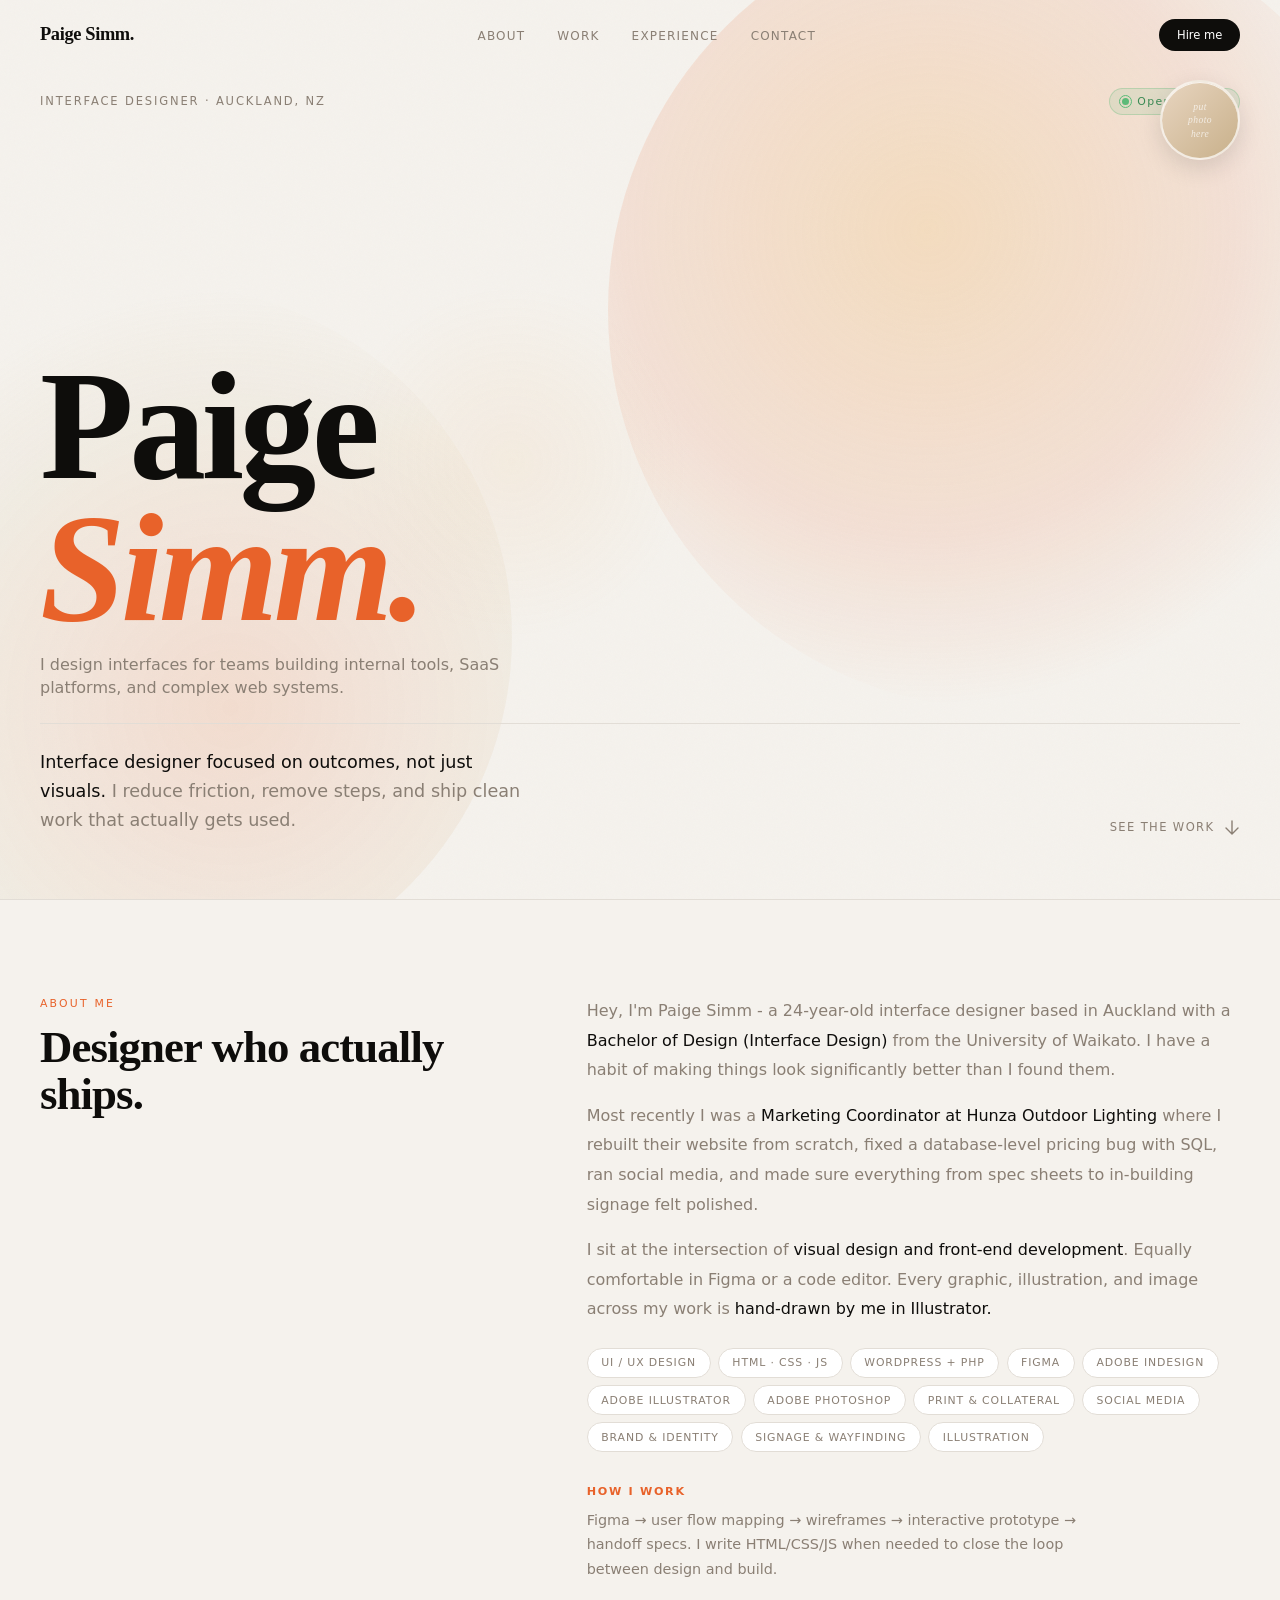
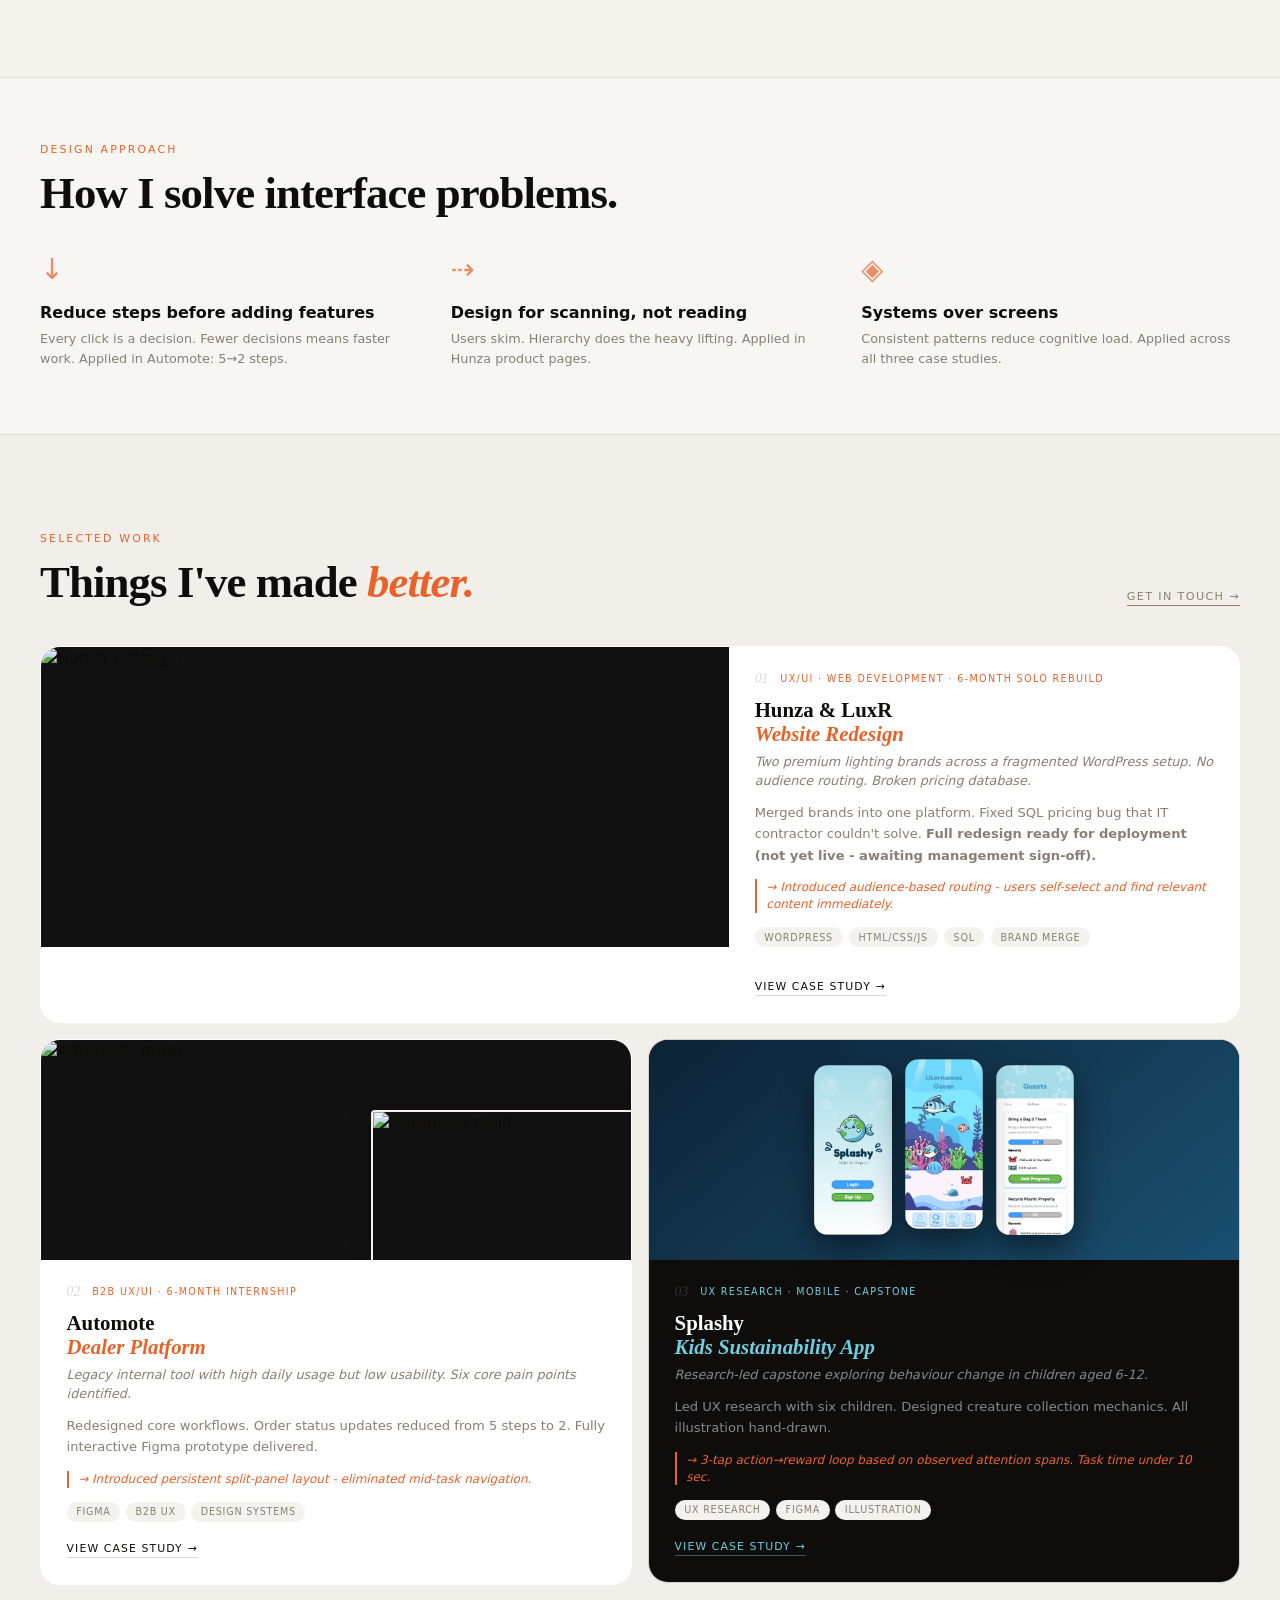
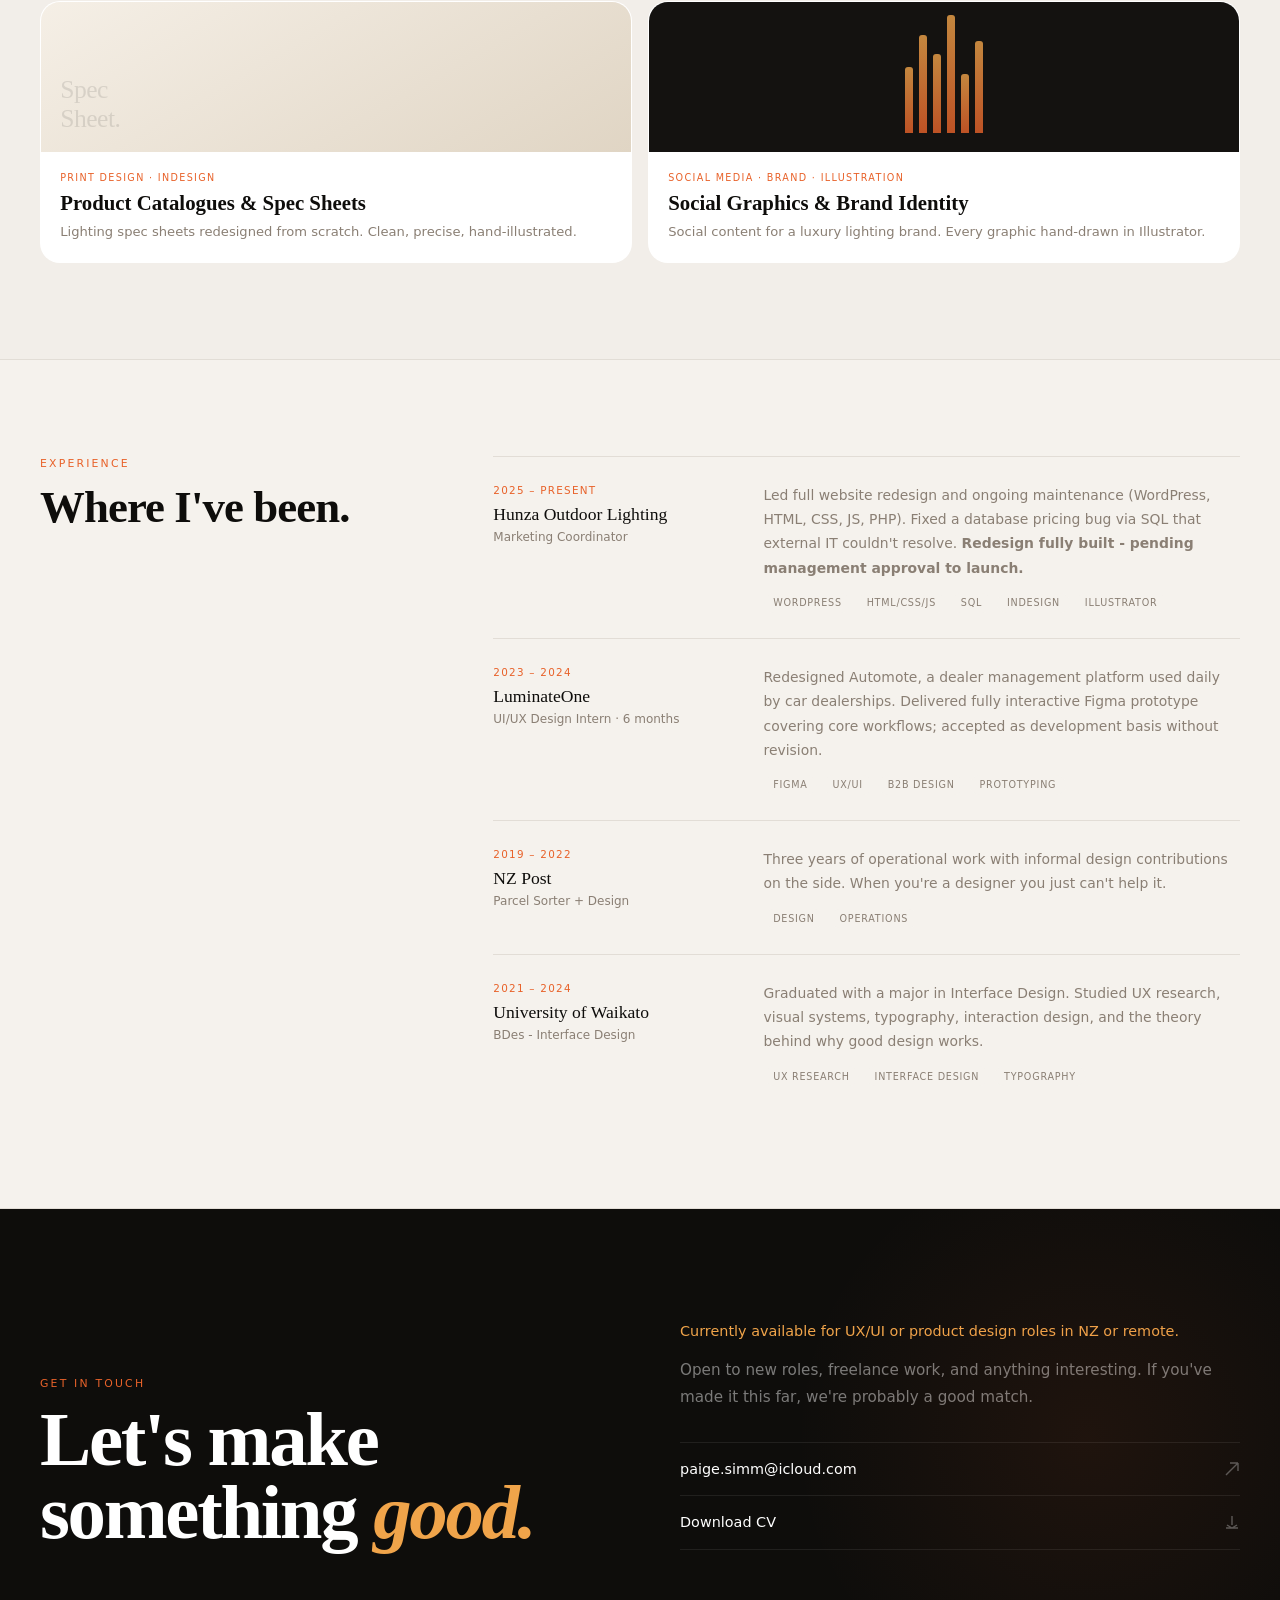
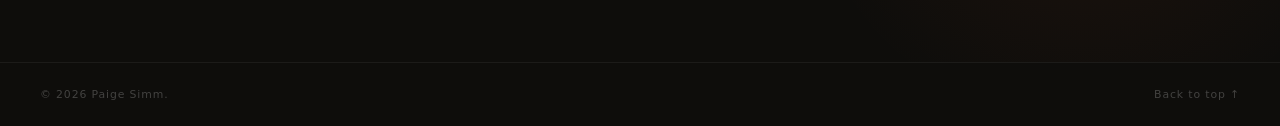
==== commit 44d6a07e: "Update index.html" ====
--- a/index.html
+++ b/index.html
@@ -3,7 +3,7 @@
 <head>
   <meta charset="UTF-8">
   <meta name="viewport" content="width=device-width, initial-scale=1.0, viewport-fit=cover">
-  <title>Paige Simm — Interface Designer</title>
+  <title>Paige Simm - Interface Designer</title>
   <link href="https://api.fontshare.com/v2/css?f[]=clash-display@400,500,600,700&f[]=cabinet-grotesk@300,400,500,700&display=swap" rel="stylesheet">
   <link rel="stylesheet" href="style.css">
 </head>
@@ -19,6 +19,7 @@
       <li><a href="#experience">Experience</a></li>
       <li><a href="#contact">Contact</a></li>
     </ul>
+    <a href="#contact" class="hire-btn">Hire me</a>
     <button class="hamburger" id="hamburger" aria-label="Menu">
       <span></span><span></span><span></span>
     </button>
@@ -31,26 +32,21 @@
     <a href="#contact">Contact</a>
   </div>
 
-  <!-- Replace the existing #hero section content with this -->
+  <!-- HERO -->
   <section id="hero">
     <div class="hero-bg-blob"></div>
     <div class="hero-bg-blob2"></div>
     <div class="hero-bg-blob3"></div>
 
     <div class="hero-top">
-      <span class="hero-tag">Interface Designer · New Zealand</span>
-      </span>
-    </div>
-
-    <!-- Headshot + floating pills (top right) -->
+      <span class="hero-tag">Interface Designer · Auckland, NZ</span>
+      <span class="available-badge"><span class="dot-pulse"></span> Open to work</span>
+    </div>
+
     <div class="hero-extras">
       <div class="hero-headshot">
-        <!-- Drop your photo in as headshot.jpg and swap the placeholder below -->
-        <!-- <img src="headshot.jpg" alt="Paige Simm"> -->
         <div class="hero-headshot-placeholder">put<br>photo<br>here</div>
       </div>
-      <div class="glass-pill"><span class="glass-pill-dot"></span>Auckland, NZ</div>
-      <div class="glass-pill"><span class="glass-pill-dot"></span>Open to work</div>
     </div>
 
     <div>
@@ -59,10 +55,14 @@
         <span class="hero-name-line" id="nameLine2">Simm.</span>
       </h1>
 
-   
+      <p class="hero-positioning">
+        I design interfaces for teams building internal tools, SaaS platforms, and complex web systems.
+      </p>
+
       <div class="hero-bottom">
         <p class="hero-text">
-          <strong>Interface designer</strong> with a knack for front-end. I make things look good, work well, and feel considered. Website rebuilds, UX research, print, social; whatever it takes.
+          <strong>Interface designer focused on outcomes, not just visuals.</strong> 
+          I reduce friction, remove steps, and ship clean work that actually gets used.
         </p>
         <a href="#work" class="hero-scroll">
           See the work
@@ -74,8 +74,7 @@
     </div>
   </section>
 
-  
-
+  <!-- ABOUT -->
   <section id="about">
     <div class="about-grid">
       <div class="reveal">
@@ -84,8 +83,8 @@
       </div>
       <div>
         <div class="reveal about-text" style="transition-delay: 100ms">
-          <p>Hey, I'm Paige Simm. I'm a 24-year-old interface designer based in Auckland with a <strong>Bachelor of Design (Interface Design)</strong> from the University of Waikato. I have a habit of making things look significantly better than I found them.</p>
-          <p>Most recently I was a <strong>Marketing Coordinator at a Hunza Outdoor Lighting</strong> where I rebuilt their website from scratch, fixed a database-level pricing bug with SQL, ran social media, and made sure everything from spec sheets to in-building signage felt polished.</p>
+          <p>Hey, I'm Paige Simm - a 24-year-old interface designer based in Auckland with a <strong>Bachelor of Design (Interface Design)</strong> from the University of Waikato. I have a habit of making things look significantly better than I found them.</p>
+          <p>Most recently I was a <strong>Marketing Coordinator at Hunza Outdoor Lighting</strong> where I rebuilt their website from scratch, fixed a database-level pricing bug with SQL, ran social media, and made sure everything from spec sheets to in-building signage felt polished.</p>
           <p>I sit at the intersection of <strong>visual design and front-end development</strong>. Equally comfortable in Figma or a code editor. Every graphic, illustration, and image across my work is <strong>hand-drawn by me in Illustrator.</strong></p>
         </div>
         <div class="skills-grid">
@@ -102,15 +101,45 @@
           <span class="skill-tag">Signage & Wayfinding</span>
           <span class="skill-tag">Illustration</span>
         </div>
-      </div>
-    </div>
-  </section>
-
+        <div class="workflow-note reveal" style="transition-delay: 200ms;">
+          <p class="workflow-label">How I work</p>
+          <p class="workflow-text">Figma → user flow mapping → wireframes → interactive prototype → handoff specs. I write HTML/CSS/JS when needed to close the loop between design and build.</p>
+        </div>
+      </div>
+    </div>
+  </section>
+
+  <!-- DESIGN APPROACH -->
+  <section class="approach-strip">
+    <div class="approach-header reveal">
+      <span class="section-label">Design approach</span>
+      <h2 class="section-heading">How I solve interface problems.</h2>
+    </div>
+    <div class="approach-grid">
+      <div class="approach-item reveal">
+        <span class="approach-icon">↓</span>
+        <p class="approach-title">Reduce steps before adding features</p>
+        <p class="approach-sub">Every click is a decision. Fewer decisions means faster work. Applied in Automote: 5→2 steps.</p>
+      </div>
+      <div class="approach-item reveal" style="transition-delay: 80ms">
+        <span class="approach-icon">⇢</span>
+        <p class="approach-title">Design for scanning, not reading</p>
+        <p class="approach-sub">Users skim. Hierarchy does the heavy lifting. Applied in Hunza product pages.</p>
+      </div>
+      <div class="approach-item reveal" style="transition-delay: 160ms">
+        <span class="approach-icon">◈</span>
+        <p class="approach-title">Systems over screens</p>
+        <p class="approach-sub">Consistent patterns reduce cognitive load. Applied across all three case studies.</p>
+      </div>
+    </div>
+  </section>
+
+  <!-- WORK -->
   <section id="work">
     <div class="work-header">
       <div class="reveal">
         <span class="section-label">Selected work</span>
-        <h2 class="section-heading">Things I've made.</h2>
+        <h2 class="section-heading">Things I've made <em>better.</em></h2>
       </div>
       <div class="reveal">
         <a href="#contact" class="view-all">Get in touch →</a>
@@ -124,9 +153,14 @@
             <img src="hunza-after.png" alt="Hunza redesign" loading="lazy">
           </div>
           <div class="card-content">
-            <div class="card-meta"><span class="card-num">01</span><span class="card-cat">UX/UI · Web Development</span></div>
+            <div class="card-meta">
+              <span class="card-num">01</span>
+              <span class="card-cat">UX/UI · Web Development · 6-month solo rebuild</span>
+            </div>
             <h3 class="card-title">Hunza & LuxR<br><em>Website Redesign</em></h3>
-            <p class="card-desc">Two premium lighting brands, one unified site. End-to-end UX/UI plus a SQL database fix that unblocked accurate pricing across all products.</p>
+            <p class="card-context">Two premium lighting brands across a fragmented WordPress setup. No audience routing. Broken pricing database.</p>
+            <p class="card-desc">Merged brands into one platform. Fixed SQL pricing bug that IT contractor couldn't solve. <strong>Full redesign ready for deployment (not yet live - awaiting management sign-off).</strong></p>
+            <p class="card-insight">→ Introduced audience-based routing - users self-select and find relevant content immediately.</p>
             <div style="display: flex; flex-wrap: wrap; gap: 0.4rem; margin: 0.5rem 0 0.8rem;">
               <span class="exp-tag">WordPress</span><span class="exp-tag">HTML/CSS/JS</span><span class="exp-tag">SQL</span><span class="exp-tag">Brand Merge</span>
             </div>
@@ -145,9 +179,14 @@
             </div>
           </div>
           <div class="card-content">
-            <div class="card-meta"><span class="card-num">02</span><span class="card-cat">B2B UX/UI · Internship</span></div>
+            <div class="card-meta">
+              <span class="card-num">02</span>
+              <span class="card-cat">B2B UX/UI · 6-month Internship</span>
+            </div>
             <h3 class="card-title">Automote<br><em>Dealer Platform</em></h3>
-            <p class="card-desc">Redesigned a broken dealership management tool. Six pain points fixed, fully interactive Figma prototype delivered.</p>
+            <p class="card-context">Legacy internal tool with high daily usage but low usability. Six core pain points identified.</p>
+            <p class="card-desc">Redesigned core workflows. Order status updates reduced from 5 steps to 2. Fully interactive Figma prototype delivered.</p>
+            <p class="card-insight">→ Introduced persistent split-panel layout - eliminated mid-task navigation.</p>
             <div style="display: flex; flex-wrap: wrap; gap: 0.35rem; margin-top: 0.5rem;">
               <span class="exp-tag">Figma</span><span class="exp-tag">B2B UX</span><span class="exp-tag">Design Systems</span>
             </div>
@@ -165,9 +204,14 @@
             <img src="quests active good.png" alt="Splashy quests" class="phone-mock" loading="lazy">
           </div>
           <div class="card-content">
-            <div class="card-meta"><span class="card-num">03</span><span class="card-cat">UX Research · Mobile · Capstone</span></div>
+            <div class="card-meta">
+              <span class="card-num">03</span>
+              <span class="card-cat">UX Research · Mobile · Capstone</span>
+            </div>
             <h3 class="card-title">Splashy<br><em>Kids Sustainability App</em></h3>
-            <p class="card-desc">Gamified eco-habits for children. Research-led, creature collection mechanics, all illustration hand-drawn in Illustrator.</p>
+            <p class="card-context">Research-led capstone exploring behaviour change in children aged 6-12.</p>
+            <p class="card-desc">Led UX research with six children. Designed creature collection mechanics. All illustration hand-drawn.</p>
+            <p class="card-insight">→ 3-tap action→reward loop based on observed attention spans. Task time under 10 sec.</p>
             <div style="display: flex; flex-wrap: wrap; gap: 0.35rem; margin-top: 0.5rem;">
               <span class="exp-tag">UX Research</span><span class="exp-tag">Figma</span><span class="exp-tag">Illustration</span>
             </div>
@@ -209,6 +253,7 @@
     </div>
   </section>
 
+  <!-- EXPERIENCE -->
   <section id="experience">
     <div class="exp-grid">
       <div class="reveal sticky-head">
@@ -216,24 +261,25 @@
         <h2 class="section-heading">Where I've been.</h2>
       </div>
       <div>
-        <div class="reveal exp-item"><div><div class="exp-date">2025 – Present</div><div class="exp-company">Hunza Outdoor Lighting</div><div class="exp-role">Marketing Coordinator</div></div><div><div class="exp-desc">Led the full website redesign and ongoing maintenance (WordPress, HTML, CSS, JS, PHP). Fixed a database pricing bug via SQL. Redesigned spec sheets and catalogues in InDesign, created all social graphics hand-drawn in Illustrator.</div><div class="exp-tags"><span class="exp-tag">WordPress</span><span class="exp-tag">HTML/CSS/JS</span><span class="exp-tag">SQL</span><span class="exp-tag">InDesign</span><span class="exp-tag">Illustrator</span></div></div></div>
-        <div class="reveal exp-item" style="transition-delay: 80ms"><div><div class="exp-date">2023 – 2024</div><div class="exp-company">LuminateOne</div><div class="exp-role">UI/UX Design Intern · 6 months</div></div><div><div class="exp-desc">Redesigned Automote, a dealer management platform used daily by car dealerships. Delivered a fully interactive Figma prototype covering core workflows, accepted as the basis for development planning.</div><div class="exp-tags"><span class="exp-tag">Figma</span><span class="exp-tag">UX/UI</span><span class="exp-tag">B2B Design</span><span class="exp-tag">Prototyping</span></div></div></div>
+        <div class="reveal exp-item"><div><div class="exp-date">2025 – Present</div><div class="exp-company">Hunza Outdoor Lighting</div><div class="exp-role">Marketing Coordinator</div></div><div><div class="exp-desc">Led full website redesign and ongoing maintenance (WordPress, HTML, CSS, JS, PHP). Fixed a database pricing bug via SQL that external IT couldn't resolve. <strong>Redesign fully built - pending management approval to launch.</strong></div><div class="exp-tags"><span class="exp-tag">WordPress</span><span class="exp-tag">HTML/CSS/JS</span><span class="exp-tag">SQL</span><span class="exp-tag">InDesign</span><span class="exp-tag">Illustrator</span></div></div></div>
+        <div class="reveal exp-item" style="transition-delay: 80ms"><div><div class="exp-date">2023 – 2024</div><div class="exp-company">LuminateOne</div><div class="exp-role">UI/UX Design Intern · 6 months</div></div><div><div class="exp-desc">Redesigned Automote, a dealer management platform used daily by car dealerships. Delivered fully interactive Figma prototype covering core workflows; accepted as development basis without revision.</div><div class="exp-tags"><span class="exp-tag">Figma</span><span class="exp-tag">UX/UI</span><span class="exp-tag">B2B Design</span><span class="exp-tag">Prototyping</span></div></div></div>
         <div class="reveal exp-item" style="transition-delay: 160ms"><div><div class="exp-date">2019 – 2022</div><div class="exp-company">NZ Post</div><div class="exp-role">Parcel Sorter + Design</div></div><div><div class="exp-desc">Three years of operational work with informal design contributions on the side. When you're a designer you just can't help it.</div><div class="exp-tags"><span class="exp-tag">Design</span><span class="exp-tag">Operations</span></div></div></div>
-        <div class="reveal exp-item" style="transition-delay: 240ms"><div><div class="exp-date">2021 – 2024</div><div class="exp-company">University of Waikato</div><div class="exp-role">BDes — Interface Design</div></div><div><div class="exp-desc">Graduated with a major in Interface Design. Studied UX research, visual systems, typography, interaction design, and the theory behind why good design works.</div><div class="exp-tags"><span class="exp-tag">UX Research</span><span class="exp-tag">Interface Design</span><span class="exp-tag">Typography</span></div></div></div>
-      </div>
-    </div>
-  </section>
-
+        <div class="reveal exp-item" style="transition-delay: 240ms"><div><div class="exp-date">2021 – 2024</div><div class="exp-company">University of Waikato</div><div class="exp-role">BDes - Interface Design</div></div><div><div class="exp-desc">Graduated with a major in Interface Design. Studied UX research, visual systems, typography, interaction design, and the theory behind why good design works.</div><div class="exp-tags"><span class="exp-tag">UX Research</span><span class="exp-tag">Interface Design</span><span class="exp-tag">Typography</span></div></div></div>
+      </div>
+    </div>
+  </section>
+
+  <!-- CONTACT -->
   <section id="contact">
     <div class="contact-left reveal">
       <span class="section-label">Get in touch</span>
       <h2 class="contact-heading">Let's make<br>something <em>good.</em></h2>
     </div>
     <div class="contact-right reveal" style="transition-delay: 150ms">
+      <p class="contact-availability">Currently available for UX/UI or product design roles in NZ or remote.</p>
       <p class="contact-sub">Open to new roles, freelance work, and anything interesting. If you've made it this far, we're probably a good match.</p>
       <div class="contact-links">
         <a href="mailto:paige.simm@icloud.com" class="contact-link">paige.simm@icloud.com<svg width="16" height="16" viewBox="0 0 16 16" fill="none" stroke="currentColor" stroke-width="1.4"><path d="M2 14L14 2M14 2H6M14 2v8"/></svg></a>
-       
         <a href="#" class="contact-link">Download CV<svg width="16" height="16" viewBox="0 0 16 16" fill="none" stroke="currentColor" stroke-width="1.4"><path d="M8 2v9M3 11l5 3 5-3M2 14h12"/></svg></a>
       </div>
     </div>
@@ -245,5 +291,19 @@
   </footer>
 
   <script src="script.js"></script>
+  <script>
+    (function() {
+      const blobs = document.querySelectorAll('.hero-bg-blob, .hero-bg-blob2, .hero-bg-blob3');
+      if (!blobs.length) return;
+      window.addEventListener('scroll', () => {
+        const scrolled = window.scrollY;
+        blobs.forEach((blob, i) => {
+          const speed = 0.03 + (i * 0.02);
+          const y = scrolled * speed;
+          blob.style.transform = 'translateY(' + y + 'px)';
+        });
+      });
+    })();
+  </script>
 </body>
 </html>
--- a/style.css
+++ b/style.css
@@ -1,690 +1,878 @@
-/* ============================================================
-   PAIGE SIMM — CASE STUDY BASE STYLES
-   Replaces the original case-study.css
-   Works with style.css (vars: --bg, --card, --dark, --white,
-   --accent, --accent2, --muted, --border, --serif, --sans,
-   --glass-bg, --glass-border, --glass-shadow)
-   ============================================================ */
+/* ---------- RESET & TOKENS ---------- */
+* {
+  margin: 0;
+  padding: 0;
+  box-sizing: border-box;
+}
+
+:root {
+  --bg: #f5f2ed;
+  --card: #ffffff;
+  --dark: #0e0d0b;
+  --white: #faf7f2;
+  --accent: #e8622a;
+  --accent2: #f0a44a;
+  --muted: #8a7f74;
+  --border: #e2ddd6;
+  --serif: 'Clash Display', Georgia, serif;
+  --sans: 'Cabinet Grotesk', system-ui, -apple-system, sans-serif;
+  --transition: all 0.3s cubic-bezier(0.2, 0.9, 0.4, 1.1);
+  --glass-bg: rgba(255, 255, 255, 0.55);
+  --glass-border: rgba(255, 255, 255, 0.7);
+  --glass-shadow: 0 8px 32px rgba(0, 0, 0, 0.08);
+}
+
+html { scroll-behavior: smooth; }
 
 body {
-  background: linear-gradient(145deg, #faf7f2 0%, #f0ebe1 100%);
+  background: var(--bg);
   color: var(--dark);
-}
-
-/* ---- FLOATING BLOBS ---- */
+  font-family: var(--sans);
+  font-weight: 300;
+  overflow-x: hidden;
+  line-height: 1.4;
+}
+
+::selection { background: var(--accent); color: white; }
+
+::-webkit-scrollbar { width: 4px; }
+::-webkit-scrollbar-track { background: var(--bg); }
+::-webkit-scrollbar-thumb { background: var(--accent); border-radius: 2px; }
+
+/* ---------- NOISE TEXTURE OVERLAY ---------- */
 body::before {
   content: '';
   position: fixed;
-  top: -20%; left: -10%;
-  width: 80vw; height: 80vw;
-  background: radial-gradient(circle, rgba(232,98,42,0.07) 0%, transparent 70%);
-  border-radius: 50%;
-  pointer-events: none; z-index: -2;
-  animation: floatA 24s infinite alternate ease-in-out;
-}
-body::after {
-  content: '';
-  position: fixed;
-  bottom: -10%; right: -10%;
-  width: 70vw; height: 70vw;
-  background: radial-gradient(circle, rgba(240,164,74,0.05) 0%, transparent 70%);
-  border-radius: 50%;
-  pointer-events: none; z-index: -2;
-  animation: floatB 20s infinite alternate ease-in-out;
-}
-@keyframes floatA { 0%{transform:translate(0,0) scale(1)} 100%{transform:translate(5%,4%) scale(1.08)} }
-@keyframes floatB { 0%{transform:translate(0,0) scale(1)} 100%{transform:translate(-4%,-6%) scale(1.12)} }
-
-/* ---- STICKY READING PROGRESS ---- */
-#reading-progress {
+  inset: 0;
+  z-index: 0;
+  pointer-events: none;
+  opacity: 0.025;
+  background-image: url("data:image/svg+xml,%3Csvg viewBox='0 0 256 256' xmlns='http://www.w3.org/2000/svg'%3E%3Cfilter id='noise'%3E%3CfeTurbulence type='fractalNoise' baseFrequency='0.9' numOctaves='4' stitchTiles='stitch'/%3E%3C/filter%3E%3Crect width='100%25' height='100%25' filter='url(%23noise)'/%3E%3C/svg%3E");
+  background-size: 128px 128px;
+}
+
+/* ---------- REVEAL ANIMATIONS ---------- */
+.reveal {
+  opacity: 0;
+  transform: translateY(24px);
+  transition: opacity 0.7s ease, transform 0.7s ease;
+}
+.reveal.in { opacity: 1; transform: none; }
+
+/* ---------- SCROLL PROGRESS BAR ---------- */
+#scroll-bar {
   position: fixed;
   top: 0; left: 0;
-  height: 3px; z-index: 9999;
+  height: 2.5px;
   background: linear-gradient(90deg, var(--accent), var(--accent2));
+  z-index: 9999;
   width: 0%;
-  transition: width 0.08s linear;
+  transition: width 0.1s linear;
   pointer-events: none;
 }
 
-/* ---- STICKY SECTION TRACKER (right side) ---- */
-#section-dots {
+/* ---------- GLASSMORPHIC NAV ---------- */
+.nav {
   position: fixed;
-  right: 1.5rem; top: 50%;
-  transform: translateY(-50%);
-  display: flex; flex-direction: column; gap: 0.5rem;
-  z-index: 50;
-}
-.sdot {
-  width: 6px; height: 6px;
+  top: 0; left: 0; right: 0;
+  z-index: 100;
+  display: flex;
+  align-items: center;
+  justify-content: space-between;
+  padding: 1.2rem 2.5rem;
+  background: transparent;
+  transition: background 0.4s, backdrop-filter 0.4s, border-color 0.4s, box-shadow 0.4s;
+  border-bottom: 1px solid transparent;
+}
+.nav.scrolled {
+  background: rgba(245, 242, 237, 0.72);
+  backdrop-filter: blur(24px) saturate(180%);
+  -webkit-backdrop-filter: blur(24px) saturate(180%);
+  border-bottom-color: rgba(255, 255, 255, 0.6);
+  box-shadow: 0 1px 0 rgba(0,0,0,0.04), 0 4px 20px rgba(0,0,0,0.06);
+}
+.nav-logo {
+  font-family: var(--serif);
+  font-size: 1.15rem;
+  font-weight: 600;
+  letter-spacing: -0.02em;
+  color: var(--dark);
+  text-decoration: none;
+}
+.nav-links {
+  display: flex;
+  gap: 2rem;
+  list-style: none;
+  align-items: center;
+}
+.nav-links a {
+  font-size: 0.75rem;
+  letter-spacing: 0.1em;
+  text-transform: uppercase;
+  color: var(--muted);
+  text-decoration: none;
+  transition: color 0.2s;
+}
+.nav-links a:hover { color: var(--accent); }
+.hire-btn {
+  background: var(--dark);
+  color: white !important;
+  padding: 0.5rem 1.1rem;
+  border-radius: 100px;
+  font-size: 0.72rem;
+  text-decoration: none;
+  transition: background 0.2s, transform 0.2s;
+  display: inline-block;
+}
+.hire-btn:hover { background: var(--accent) !important; transform: scale(1.04); }
+
+/* Mobile nav */
+.hamburger {
+  display: none;
+  flex-direction: column;
+  gap: 5px;
+  background: none;
+  border: none;
+  cursor: pointer;
+  padding: 4px;
+}
+.hamburger span {
+  width: 22px; height: 2px;
+  background: var(--dark);
+  border-radius: 2px;
+  transition: transform 0.3s, opacity 0.3s;
+}
+.mobile-drawer {
+  display: none;
+  position: fixed;
+  inset: 0;
+  background: var(--bg);
+  z-index: 99;
+  flex-direction: column;
+  align-items: center;
+  justify-content: center;
+  gap: 2rem;
+}
+.mobile-drawer.open { display: flex; }
+.mobile-drawer a {
+  font-family: var(--serif);
+  font-size: 2.5rem;
+  color: var(--dark);
+  text-decoration: none;
+}
+@media (max-width: 768px) {
+  .nav { padding: 1rem 1.2rem; }
+  .nav-links { display: none; }
+  .hamburger { display: flex; }
+}
+
+/* ---------- HERO (SIMPLIFIED) ---------- */
+#hero {
+  min-height: 100vh;
+  display: flex;
+  flex-direction: column;
+  justify-content: flex-end;
+  padding: 0 2.5rem 4rem;
+  position: relative;
+  border-bottom: 1px solid var(--border);
+  overflow: hidden;
+}
+
+/* Animated gradient mesh */
+.hero-bg-blob {
+  position: absolute;
+  top: -10%;
+  right: -10%;
+  width: 65vw;
+  max-width: 800px;
+  aspect-ratio: 1;
   border-radius: 50%;
-  background: rgba(0,0,0,0.15);
-  transition: background 0.3s, transform 0.3s;
+  background: radial-gradient(circle at 40% 40%, rgba(240,164,74,0.28) 0%, rgba(232,98,42,0.12) 45%, transparent 70%);
+  animation: blobFloat 14s ease-in-out infinite;
+  pointer-events: none;
+}
+.hero-bg-blob2 {
+  position: absolute;
+  bottom: -10%;
+  left: -15%;
+  width: 55vw;
+  aspect-ratio: 1;
+  border-radius: 50%;
+  background: radial-gradient(circle at 60% 60%, rgba(232,98,42,0.15) 0%, rgba(200,169,110,0.08) 50%, transparent 70%);
+  animation: blobFloat2 18s ease-in-out infinite;
+  pointer-events: none;
+}
+.hero-bg-blob3 {
+  position: absolute;
+  top: 30%;
+  left: 25%;
+  width: 30vw;
+  aspect-ratio: 1;
+  border-radius: 50%;
+  background: radial-gradient(circle, rgba(240,164,74,0.08) 0%, transparent 65%);
+  animation: blobFloat 22s ease-in-out infinite reverse;
+  pointer-events: none;
+}
+@keyframes blobFloat {
+  0%, 100% { transform: translate(0, 0) scale(1); }
+  33% { transform: translate(-3%, 4%) scale(1.04); }
+  66% { transform: translate(4%, -3%) scale(0.97); }
+}
+@keyframes blobFloat2 {
+  0%, 100% { transform: translate(0, 0) scale(1); }
+  40% { transform: translate(5%, -5%) scale(1.06); }
+  75% { transform: translate(-3%, 3%) scale(0.95); }
+}
+
+.hero-top {
+  position: absolute;
+  top: 5.5rem;
+  left: 2.5rem;
+  right: 2.5rem;
+  display: flex;
+  justify-content: space-between;
+  align-items: center;
+  opacity: 0;
+  animation: fadeInUp 0.7s 0.3s forwards;
+}
+.hero-tag {
+  font-size: 0.72rem;
+  letter-spacing: 0.16em;
+  text-transform: uppercase;
+  color: var(--muted);
+}
+.available-badge {
+  display: flex;
+  align-items: center;
+  gap: 0.5rem;
+  font-size: 0.68rem;
+  letter-spacing: 0.12em;
+  background: rgba(92,186,120,0.12);
+  border: 1px solid rgba(92,186,120,0.3);
+  border-radius: 100px;
+  padding: 0.3rem 0.8rem;
+  color: #3a8a54;
+  backdrop-filter: blur(8px);
+}
+.dot-pulse {
+  width: 7px; height: 7px;
+  background: #5cba78;
+  border-radius: 50%;
+  position: relative;
+}
+.dot-pulse::after {
+  content: '';
+  position: absolute;
+  inset: -3px;
+  border-radius: 50%;
+  border: 1px solid #5cba78;
+  animation: pulse 2s infinite;
+}
+@keyframes pulse {
+  0%, 100% { opacity: 0.5; transform: scale(1); }
+  50% { opacity: 0; transform: scale(1.8); }
+}
+
+/* Headshot only (no floating pills) */
+.hero-extras {
+  position: absolute;
+  top: 5rem;
+  right: 2.5rem;
+  display: flex;
+  flex-direction: column;
+  align-items: flex-end;
+  gap: 1rem;
+  opacity: 0;
+  animation: fadeInUp 0.8s 0.9s forwards;
+}
+.hero-headshot {
+  width: 80px;
+  height: 80px;
+  border-radius: 50%;
+  overflow: hidden;
+  border: 2px solid rgba(255,255,255,0.7);
+  box-shadow: 0 8px 24px rgba(0,0,0,0.12), inset 0 1px 0 rgba(255,255,255,0.8);
+  background: linear-gradient(135deg, #e8d5c0, #c8b08a);
+  display: flex;
+  align-items: center;
+  justify-content: center;
+  backdrop-filter: blur(4px);
+}
+.hero-headshot img {
+  width: 100%;
+  height: 100%;
+  object-fit: cover;
+  object-position: top;
+}
+.hero-headshot-placeholder {
+  font-family: var(--serif);
+  font-style: italic;
+  font-size: 0.6rem;
+  color: rgba(255,255,255,0.7);
+  letter-spacing: 0.04em;
+  text-align: center;
+  padding: 0.5rem;
+  line-height: 1.4;
+}
+
+.hero-name {
+  font-family: var(--serif);
+  font-weight: 700;
+  font-size: clamp(4.5rem, 12vw, 11rem);
+  line-height: 0.92;
+  letter-spacing: -0.03em;
+  margin-bottom: 0.1em;
+  position: relative;
+  z-index: 1;
+}
+.hero-name-line {
+  display: block;
+  opacity: 0;
+  transform: translateY(20px);
+  animation: slideUp 0.9s cubic-bezier(0.16,1,0.3,1) forwards;
+}
+.hero-name-line:first-child { animation-delay: 0.1s; }
+.hero-name-line:last-child { animation-delay: 0.22s; font-style: italic; color: var(--accent); }
+
+/* New positioning line */
+.hero-positioning {
+  font-size: 1rem;
+  color: var(--muted);
+  max-width: 50ch;
+  margin-bottom: 1.5rem;
+  opacity: 0;
+  animation: fadeInUp 0.8s 0.5s forwards;
+}
+
+.hero-stats {
+  display: flex;
+  gap: 0.6rem;
+  margin-bottom: 1.5rem;
+  flex-wrap: wrap;
+  opacity: 0;
+  animation: fadeInUp 0.8s 0.6s forwards;
+  position: relative;
+  z-index: 1;
+}
+.hero-stat {
+  display: flex;
+  align-items: center;
+  gap: 0.6rem;
+  padding: 0.5rem 1rem;
+  background: var(--glass-bg);
+  border: 1px solid var(--glass-border);
+  border-radius: 12px;
+  backdrop-filter: blur(20px) saturate(180%);
+  -webkit-backdrop-filter: blur(20px) saturate(180%);
+  box-shadow: var(--glass-shadow), inset 0 1px 0 rgba(255,255,255,0.9);
+}
+.hero-stat-val {
+  font-family: var(--serif);
+  font-style: italic;
+  font-size: 1.3rem;
+  color: var(--accent);
+  line-height: 1;
+}
+.hero-stat-label {
+  font-size: 0.62rem;
+  letter-spacing: 0.1em;
+  text-transform: uppercase;
+  color: var(--muted);
+  line-height: 1.3;
+  max-width: 8rem;
+}
+
+.hero-bottom {
+  display: flex;
+  justify-content: space-between;
+  align-items: flex-end;
+  margin-top: 1rem;
+  padding-top: 1.5rem;
+  border-top: 1px solid var(--border);
+  opacity: 0;
+  animation: fadeInUp 0.8s 0.7s forwards;
+  flex-wrap: wrap;
+  gap: 1.5rem;
+  position: relative;
+  z-index: 1;
+}
+.hero-text {
+  font-size: clamp(0.9rem, 1.4vw, 1.1rem);
+  color: var(--muted);
+  line-height: 1.65;
+  max-width: 44ch;
+}
+.hero-text strong { color: var(--dark); font-weight: 500; }
+.hero-scroll {
+  display: flex;
+  align-items: center;
+  gap: 0.6rem;
+  font-size: 0.72rem;
+  letter-spacing: 0.12em;
+  text-transform: uppercase;
+  color: var(--muted);
+  text-decoration: none;
+  transition: color 0.2s;
+}
+.hero-scroll:hover { color: var(--accent); }
+.hero-scroll svg { transition: transform 0.3s; }
+.hero-scroll:hover svg { transform: translateY(4px); }
+@keyframes slideUp { to { opacity: 1; transform: translateY(0); } }
+@keyframes fadeInUp { to { opacity: 1; } }
+
+/* ---------- ABOUT SECTION ---------- */
+#about {
+  padding: 6rem 2.5rem;
+  border-bottom: 1px solid var(--border);
+  position: relative;
+}
+.about-grid {
+  max-width: 1200px;
+  margin: 0 auto;
+  display: grid;
+  grid-template-columns: 1fr 1.4fr;
+  gap: 5rem;
+  align-items: start;
+}
+.section-label {
+  font-size: 0.68rem;
+  letter-spacing: 0.2em;
+  text-transform: uppercase;
+  color: var(--accent);
+  display: block;
+  margin-bottom: 0.8rem;
+}
+.section-heading {
+  font-family: var(--serif);
+  font-size: clamp(2rem, 3.5vw, 3rem);
+  line-height: 1.05;
+  letter-spacing: -0.02em;
+  margin-bottom: 2rem;
+}
+.about-text p {
+  font-size: 1rem;
+  line-height: 1.85;
+  color: var(--muted);
+  margin-bottom: 1rem;
+}
+.about-text p strong { color: var(--dark); font-weight: 500; }
+.skills-grid {
+  display: flex;
+  flex-wrap: wrap;
+  gap: 0.45rem;
+  margin-top: 1.5rem;
+}
+.skill-tag {
+  font-size: 0.68rem;
+  letter-spacing: 0.08em;
+  text-transform: uppercase;
+  padding: 0.4rem 0.85rem;
+  border: 1px solid var(--border);
+  border-radius: 100px;
+  color: var(--muted);
+  background: white;
+  cursor: default;
+  transition: background 0.2s, color 0.2s, border-color 0.2s;
+}
+.skill-tag:hover {
+  background: var(--accent);
+  color: white;
+  border-color: var(--accent);
+}
+
+.workflow-note { margin-top: 2rem; }
+.workflow-label {
+  font-size: 0.7rem;
+  font-weight: 700;
+  letter-spacing: 0.15em;
+  text-transform: uppercase;
+  color: var(--accent);
+  margin-bottom: 0.5rem;
+}
+.workflow-text {
+  font-size: 0.9rem;
+  color: var(--muted);
+  line-height: 1.7;
+  max-width: 58ch;
+}
+
+/* ---------- DESIGN APPROACH STRIP (formerly principles) ---------- */
+.approach-strip {
+  padding: 4rem 2.5rem;
+  border-bottom: 1px solid var(--border);
+  background: rgba(255,255,255,0.3);
+}
+.approach-header {
+  max-width: 1200px;
+  margin: 0 auto 2rem;
+}
+.approach-grid {
+  max-width: 1200px;
+  margin: 0 auto;
+  display: grid;
+  grid-template-columns: repeat(3,1fr);
+  gap: 2rem;
+}
+.approach-item { text-align: left; }
+.approach-icon {
+  font-size: 1.8rem;
+  color: var(--accent);
+  display: block;
+  margin-bottom: 0.75rem;
+  opacity: 0.7;
+}
+.approach-title {
+  font-size: 1rem;
+  font-weight: 700;
+  color: var(--dark);
+  margin-bottom: 0.3rem;
+}
+.approach-sub {
+  font-size: 0.8rem;
+  color: var(--muted);
+  line-height: 1.6;
+}
+
+/* ---------- WORK BENTO GRID ---------- */
+#work {
+  padding: 6rem 2.5rem;
+  background: rgba(240,236,230,0.5);
+  border-bottom: 1px solid var(--border);
+}
+.work-header {
+  max-width: 1200px;
+  margin: 0 auto 2.5rem;
+  display: flex;
+  justify-content: space-between;
+  align-items: flex-end;
+  flex-wrap: wrap;
+  gap: 1rem;
+}
+.work-header .section-heading { margin-bottom: 0; }
+.work-header em { font-style: italic; color: var(--accent); }
+.view-all {
+  font-size: 0.7rem;
+  letter-spacing: 0.12em;
+  text-transform: uppercase;
+  text-decoration: none;
+  color: var(--muted);
+  border-bottom: 1px solid currentColor;
+  padding-bottom: 2px;
+  transition: color 0.2s;
+}
+.view-all:hover { color: var(--accent); }
+.bento-grid {
+  max-width: 1200px;
+  margin: 0 auto;
+  display: grid;
+  grid-template-columns: repeat(2, 1fr);
+  gap: 1rem;
+}
+.bento-card {
+  background: white;
+  border-radius: 20px;
+  overflow: hidden;
+  text-decoration: none;
+  color: var(--dark);
+  display: flex;
+  flex-direction: column;
+  transition: box-shadow 0.4s ease, transform 0.3s ease;
   cursor: pointer;
-}
-.sdot.active { background: var(--accent); transform: scale(1.5); }
-@media (max-width: 768px) { #section-dots { display: none; } }
-
-/* ---- NAV (light glass, matches homepage) ---- */
-.nav {
-  background: rgba(250,247,242,0.75);
-  backdrop-filter: blur(20px);
-  border-bottom: 1px solid rgba(0,0,0,0.05);
-}
-.nav.scrolled { background: rgba(250,247,242,0.92); }
-.nav-logo, .nav-links a { color: var(--dark); }
-
-/* ---- HERO ---- */
-.cs-hero {
-  min-height: 85vh;
-  display: flex; flex-direction: column; justify-content: flex-end;
-  padding: 0 3rem 4rem;
-  position: relative; overflow: hidden;
-}
-.cs-hero-bg { position: absolute; inset: 0; z-index: 0; }
-.cs-hero-bg::before, .cs-hero-bg::after {
+  transform-style: preserve-3d;
+  border: 1px solid rgba(255,255,255,0.8);
+}
+.bento-card:hover {
+  box-shadow: 0 32px 80px rgba(0,0,0,0.14), 0 2px 8px rgba(0,0,0,0.06);
+}
+.full-width { grid-column: 1 / -1; flex-direction: row; }
+.full-width .card-img { flex: 1.5; height: 300px; }
+.card-img {
+  position: relative;
+  overflow: hidden;
+  height: 220px;
+  background: #111;
+  flex-shrink: 0;
+}
+.card-img img {
+  width: 100%; height: 100%;
+  object-fit: cover;
+  object-position: top;
+  transition: transform 0.6s ease;
+}
+.bento-card:hover .card-img img { transform: scale(1.04); }
+.split-img {
+  position: absolute;
+  bottom: 0; right: 0;
+  width: 44%; height: 68%;
+  overflow: hidden;
+  border-top: 2px solid var(--bg);
+  border-left: 2px solid var(--bg);
+  border-radius: 4px 0 0 0;
+  box-shadow: -4px -4px 20px rgba(0,0,0,0.12);
+}
+.split-img img { width: 100%; height: 100%; object-fit: cover; }
+.phones-container {
+  background: linear-gradient(140deg, #0d2235, #1a5070);
+  display: flex;
+  align-items: center;
+  justify-content: center;
+  gap: 0.8rem;
+  padding: 1rem;
+  height: 220px;
+}
+.phone-mock {
+  width: 78px; height: 170px;
+  object-fit: cover;
+  object-position: top;
+  border-radius: 14px;
+  box-shadow: 0 12px 30px rgba(0,0,0,0.5);
+  transition: transform 0.4s;
+}
+.bento-card:hover .phone-mock { transform: translateY(-6px); }
+.card-content {
+  padding: 1.4rem 1.6rem 1.6rem;
+  display: flex;
+  flex-direction: column;
+  gap: 0.4rem;
+  flex: 1;
+}
+.card-meta {
+  display: flex;
+  align-items: center;
+  gap: 0.75rem;
+  margin-bottom: 0.2rem;
+}
+.card-num {
+  font-family: var(--serif);
+  font-style: italic;
+  font-size: 0.85rem;
+  color: rgba(0,0,0,0.15);
+}
+.card-cat {
+  font-size: 0.6rem;
+  letter-spacing: 0.14em;
+  text-transform: uppercase;
+  color: var(--accent);
+}
+.card-title {
+  font-family: var(--serif);
+  font-size: 1.3rem;
+  line-height: 1.15;
+}
+.card-title em { font-style: italic; color: var(--accent); }
+.card-context {
+  font-size: 0.8rem;
+  color: var(--muted);
+  line-height: 1.5;
+  margin-bottom: 0.3rem;
+  font-style: italic;
+}
+.card-desc {
+  font-size: 0.82rem;
+  color: var(--muted);
+  line-height: 1.65;
+  flex: 1;
+}
+.card-insight {
+  font-size: 0.75rem;
+  color: var(--accent);
+  margin-top: 0.4rem;
+  font-style: italic;
+  border-left: 2px solid var(--accent);
+  padding-left: 0.6rem;
+}
+.card-link {
+  font-size: 0.68rem;
+  letter-spacing: 0.1em;
+  text-transform: uppercase;
+  color: var(--dark);
+  border-bottom: 1px solid rgba(0,0,0,0.15);
+  padding-bottom: 1px;
+  margin-top: 0.8rem;
+  align-self: flex-start;
+  transition: color 0.2s, border-color 0.2s;
+}
+.bento-card:hover .card-link { color: var(--accent); border-color: var(--accent); }
+.dark-card { background: var(--dark); color: white; }
+.dark-card .card-num { color: rgba(255,255,255,0.15); }
+.dark-card .card-cat { color: #6ecfe0; }
+.dark-card .card-title em { color: #6ecfe0; }
+.dark-card .card-context,
+.dark-card .card-desc { color: rgba(255,255,255,0.5); }
+.dark-card .card-link { color: #6ecfe0; border-color: rgba(110,207,224,0.4); }
+.small-card { grid-column: span 1; }
+.small-card .card-content { padding: 1.2rem; }
+.print-placeholder {
+  height: 150px;
+  background: linear-gradient(150deg, #f5efe6, #e0d5c4);
+  display: flex;
+  align-items: flex-end;
+  padding: 1.2rem;
+}
+.print-text {
+  font-family: var(--serif);
+  font-size: 1.6rem;
+  color: rgba(0,0,0,0.1);
+  line-height: 1.1;
+  letter-spacing: -0.02em;
+}
+.social-placeholder {
+  height: 150px;
+  background: #141210;
+  display: flex;
+  align-items: flex-end;
+  justify-content: center;
+  padding: 0 1.5rem 1.2rem;
+  gap: 6px;
+}
+.social-bar {
+  width: 8px;
+  background: linear-gradient(180deg, var(--accent2), var(--accent));
+  border-radius: 3px 3px 0 0;
+  opacity: 0.8;
+}
+
+/* ---------- EXPERIENCE ---------- */
+#experience {
+  padding: 6rem 2.5rem;
+  border-bottom: 1px solid var(--border);
+}
+.exp-grid {
+  max-width: 1200px;
+  margin: 0 auto;
+  display: grid;
+  grid-template-columns: 1fr 2fr;
+  gap: 5rem;
+  align-items: start;
+}
+.sticky-head { position: sticky; top: 6rem; }
+.exp-item {
+  border-top: 1px solid var(--border);
+  padding: 1.6rem 0;
+  display: grid;
+  grid-template-columns: 1fr 2fr;
+  gap: 2rem;
+  transition: padding-left 0.3s;
+}
+.exp-item:hover { padding-left: 0.5rem; }
+.exp-date {
+  font-size: 0.65rem;
+  letter-spacing: 0.12em;
+  text-transform: uppercase;
+  color: var(--accent);
+  margin-bottom: 0.3rem;
+}
+.exp-company { font-family: var(--serif); font-size: 1.1rem; margin-bottom: 0.15rem; }
+.exp-role { font-size: 0.75rem; color: var(--muted); }
+.exp-desc { font-size: 0.87rem; line-height: 1.75; color: var(--muted); margin-bottom: 0.8rem; }
+.exp-tags { display: flex; flex-wrap: wrap; gap: 0.35rem; }
+.exp-tag {
+  font-size: 0.6rem;
+  letter-spacing: 0.08em;
+  text-transform: uppercase;
+  padding: 0.2rem 0.6rem;
+  background: var(--bg);
+  border-radius: 100px;
+  color: var(--muted);
+}
+
+/* ---------- CONTACT ---------- */
+#contact {
+  background: var(--dark);
+  color: white;
+  padding: 7rem 2.5rem;
+  display: grid;
+  grid-template-columns: 1fr 1fr;
+  gap: 5rem;
+  align-items: end;
+  position: relative;
+  overflow: hidden;
+}
+#contact::before {
   content: '';
-  position: absolute; border-radius: 50%;
-  filter: blur(90px); opacity: 0.55; z-index: 0;
-}
-.cs-hero-bg::before { top:-20%; right:-10%; width:70%; height:70%; }
-.cs-hero-bg::after  { bottom:-20%; left:-10%; width:60%; height:60%; }
-
-/* Per-project hero colours */
-.cs-hero.splashy  .cs-hero-bg::before { background: radial-gradient(circle,#a0d8ef,#3a9fb0); }
-.cs-hero.splashy  .cs-hero-bg::after  { background: radial-gradient(circle,#c5edf5,#6ecfe0); }
-.cs-hero.automote .cs-hero-bg::before { background: radial-gradient(circle,#80a0ff,#3a5fcc); }
-.cs-hero.automote .cs-hero-bg::after  { background: radial-gradient(circle,#b0c4ff,#5a7fdf); }
-.cs-hero.hunza    .cs-hero-bg::before { background: radial-gradient(circle,#c8a96e,#a07a3a); }
-.cs-hero.hunza    .cs-hero-bg::after  { background: radial-gradient(circle,#e8cfa0,#c89a50); }
-
-.cs-hero-top {
-  position: absolute; top: 6rem; left: 3rem; right: 3rem;
-  display: flex; justify-content: space-between; z-index: 2;
-  opacity: 0; animation: fadeUp 0.7s 0.3s forwards;
-  flex-wrap: wrap; gap: 0.5rem;
-}
-.cs-eyebrow, .cs-year {
-  font-size: 0.68rem; letter-spacing: 0.18em; text-transform: uppercase;
-  background: rgba(255,255,255,0.65); backdrop-filter: blur(6px);
-  padding: 0.3rem 0.85rem; border-radius: 40px; color: var(--dark);
-}
-.cs-eyebrow { color: var(--accent); }
-.cs-year    { color: rgba(0,0,0,0.45); }
-
-.cs-hero-content { position: relative; z-index: 2; }
-.cs-title {
-  font-family: var(--serif);
-  font-size: clamp(3.5rem, 9vw, 8.5rem);
-  line-height: 0.9; letter-spacing: -0.02em; color: var(--dark);
-}
-.cs-title-line {
-  display: block; opacity: 0; transform: translateY(22px);
-  animation: slideUp 0.9s cubic-bezier(0.16,1,0.3,1) forwards;
-}
-.cs-title-line:nth-child(1) { animation-delay: 0.1s; }
-.cs-title-line:nth-child(2) { animation-delay: 0.25s; font-style: italic; color: var(--accent); }
-
-.cs-hero-meta {
-  display: flex; gap: 0; flex-wrap: wrap;
-  margin-top: 2.5rem; padding-top: 2rem;
-  border-top: 1px solid rgba(0,0,0,0.08);
-  opacity: 0; animation: fadeUp 0.8s 0.7s forwards;
-}
-.cs-hero-meta > div {
-  padding: 0 2.5rem 0 0; margin: 0 2.5rem 0 0;
-  border-right: 1px solid rgba(0,0,0,0.1);
-}
-.cs-hero-meta > div:last-child { border-right: none; margin-right: 0; padding-right: 0; }
-.cs-meta-label {
-  font-size: 0.6rem; letter-spacing: 0.18em; text-transform: uppercase;
-  color: rgba(0,0,0,0.4); margin-bottom: 0.3rem;
-}
-.cs-meta-value { font-size: 0.9rem; font-weight: 500; color: var(--dark); }
-
-/* ---- SECTIONS ---- */
-.cs-section {
-  padding: 5rem 3rem;
-  border-bottom: 1px solid rgba(0,0,0,0.05);
-  opacity: 0; transform: translateY(28px);
-  transition: opacity 0.7s ease, transform 0.7s ease;
-}
-.cs-section.visible { opacity: 1; transform: none; }
-.cs-section:nth-child(even) { background: rgba(255,255,255,0.35); }
-.inner { max-width: 1100px; margin: 0 auto; }
-
-.section-label {
-  font-size: 0.68rem; letter-spacing: 0.2em; text-transform: uppercase;
-  color: var(--accent); display: inline-block;
-  background: rgba(232,98,42,0.08); padding: 0.2rem 0.8rem;
-  border-radius: 40px; margin-bottom: 1rem;
-}
-.section-heading {
-  font-family: var(--serif);
-  font-size: clamp(1.8rem, 3vw, 2.8rem);
-  line-height: 1.08; letter-spacing: -0.02em; color: var(--dark);
-  margin-bottom: 1.8rem;
-}
-.sec-num {
-  font-family: var(--serif); font-style: italic;
-  font-size: clamp(5rem, 12vw, 9rem); line-height: 1;
-  color: rgba(0,0,0,0.04);
-  position: absolute; top: 1rem; right: 0;
-  pointer-events: none; user-select: none; letter-spacing: -0.04em;
-}
-
-/* ---- STAT PILLS (animated counters) ---- */
-.stat-row { display: flex; flex-wrap: wrap; gap: 0.75rem; margin: 2.5rem 0; }
-.stat-pill {
-  background: rgba(255,255,255,0.75);
-  backdrop-filter: blur(14px);
-  border: 1px solid rgba(255,255,255,0.9);
-  border-radius: 60px; padding: 0.9rem 1.6rem;
-  display: flex; align-items: baseline; gap: 0.6rem;
-  transition: transform 0.3s, background 0.3s, box-shadow 0.3s;
-  cursor: default;
-}
-.stat-pill:hover {
-  transform: translateY(-4px);
-  background: rgba(255,255,255,0.95);
-  box-shadow: 0 12px 30px rgba(232,98,42,0.12);
-}
-.stat-pill-val {
-  font-family: var(--serif); font-style: italic;
-  font-size: 2rem; color: var(--accent); line-height: 1;
-}
-.stat-pill-label {
-  font-size: 0.65rem; letter-spacing: 0.08em; text-transform: uppercase;
-  color: var(--muted); max-width: 14ch; line-height: 1.3;
-}
-
-/* ---- GLASS CARD ---- */
-.glass-card {
-  background: rgba(255,255,255,0.65);
-  backdrop-filter: blur(14px) saturate(150%);
-  border: 1px solid rgba(255,255,255,0.85);
-  border-radius: 24px; overflow: hidden;
-  position: relative;
-  transition: transform 0.3s, box-shadow 0.3s;
-}
-.glass-card:hover {
-  transform: translateY(-4px);
-  box-shadow: 0 20px 50px rgba(0,0,0,0.08);
-}
-
-/* ---- TWO COL ---- */
-.two-col {
-  display: grid; grid-template-columns: 1fr 1fr;
-  gap: 3rem 5rem; align-items: start; margin-top: 1rem;
-}
-.body-text p {
-  font-size: 1rem; line-height: 1.85;
-  color: rgba(0,0,0,0.58); margin-bottom: 1rem;
-}
-.body-text p strong { color: var(--dark); font-weight: 600; }
-
-/* ---- PROBLEM GRID ---- */
-.problem-grid { display: grid; grid-template-columns: 1fr 1fr; gap: 0.75rem; }
-.prob {
-  background: rgba(255,255,255,0.65);
-  backdrop-filter: blur(14px);
-  border: 1px solid rgba(255,255,255,0.85);
-  border-top: 3px solid var(--accent);
-  border-radius: 20px; padding: 1.6rem;
-  transition: transform 0.3s, box-shadow 0.3s;
-}
-.prob:hover { transform: translateY(-4px); box-shadow: 0 16px 40px rgba(232,98,42,0.1); }
-.prob-n {
-  font-family: var(--serif); font-style: italic; font-size: 3rem;
-  color: rgba(232,98,42,0.1); line-height: 1; margin-bottom: 0.7rem;
-}
-.prob-t { font-size: 0.97rem; font-weight: 700; color: var(--dark); margin-bottom: 0.4rem; }
-.prob-b { font-size: 0.86rem; line-height: 1.72; color: var(--muted); }
-
-/* ---- INSIGHTS ---- */
-.insights { display: flex; flex-direction: column; gap: 0.75rem; }
-.insight {
-  background: rgba(255,255,255,0.65);
-  backdrop-filter: blur(14px);
-  border: 1px solid rgba(255,255,255,0.85);
-  border-left: 3px solid var(--accent);
-  border-radius: 0 20px 20px 0;
-  padding: 1.2rem 1.5rem;
-  transition: transform 0.25s, border-left-color 0.25s, box-shadow 0.25s;
-}
-.insight:hover {
-  transform: translateX(4px);
-  border-left-color: var(--accent2);
-  box-shadow: 0 8px 24px rgba(0,0,0,0.06);
-}
-.insight-q {
-  font-family: var(--serif); font-style: italic; font-size: 1rem;
-  color: var(--dark); margin-bottom: 0.5rem; line-height: 1.4;
-}
-.insight-a { font-size: 0.85rem; line-height: 1.75; color: var(--muted); }
-
-/* ---- USER FLOW (bubble chain) ---- */
-.user-flow {
-  display: flex; flex-wrap: wrap;
-  align-items: center; justify-content: center; gap: 0.4rem;
-  background: rgba(255,255,255,0.5); backdrop-filter: blur(12px);
-  border-radius: 80px; padding: 1rem 2rem;
-}
-.flow-step { display: flex; align-items: center; }
-.flow-box {
-  background: white; border-radius: 60px;
-  padding: 0.55rem 1.1rem;
-  font-size: 0.78rem; font-weight: 600; color: var(--dark);
-  box-shadow: 0 2px 8px rgba(0,0,0,0.04);
-  border: 1px solid rgba(0,0,0,0.06);
-  transition: transform 0.2s, box-shadow 0.2s;
-}
-.flow-box:hover { transform: translateY(-2px); box-shadow: 0 6px 16px rgba(0,0,0,0.08); }
-.flow-box--accent { background: var(--accent); color: white; border-color: var(--accent); }
-.flow-box--blue   { background: #5a7fdf; color: white; border-color: #5a7fdf; }
-.flow-arrow {
-  width: 24px; height: 2px; background: rgba(0,0,0,0.18);
-  position: relative; margin: 0 0.2rem; flex-shrink: 0;
-}
-.flow-arrow::after {
-  content: ''; position: absolute; right: 0; top: -3px;
-  border: 4px solid transparent; border-left-color: rgba(0,0,0,0.2);
-}
-
-/* ---- WIREFRAMES ---- */
-.wireframes { display: grid; grid-template-columns: repeat(3,1fr); gap: 0.75rem; margin-top: 2rem; }
-.wireframe {
-  background: rgba(255,255,255,0.65);
-  backdrop-filter: blur(14px);
-  border: 1px solid rgba(255,255,255,0.85);
-  border-radius: 20px; overflow: hidden;
-  transition: transform 0.3s, box-shadow 0.3s;
-}
-.wireframe:hover { transform: translateY(-6px); box-shadow: 0 18px 40px rgba(0,0,0,0.1); }
-.wf-bar { padding: 0.6rem 0.8rem; background: rgba(0,0,0,0.03); display: flex; gap: 0.4rem; }
-.wf-dot { width: 7px; height: 7px; border-radius: 50%; }
-.wf-dot:nth-child(1){background:#FF5F57} .wf-dot:nth-child(2){background:#FEBC2E} .wf-dot:nth-child(3){background:#28C840}
-.wf-body { padding: 1rem; display: flex; flex-direction: column; gap: 0.5rem; }
-.wf-line { height: 7px; border-radius: 10px; background: rgba(0,0,0,0.08); }
-.wf-line--short{width:40%} .wf-line--med{width:65%} .wf-line--full{width:100%}
-.wf-block { height: 48px; border-radius: 10px; background: rgba(0,0,0,0.05); border: 1.5px dashed rgba(0,0,0,0.12); display:flex;align-items:center;justify-content:center; }
-.wf-block--btn { height: 28px; border-radius: 40px; background: rgba(232,98,42,0.15); border: 1.5px solid rgba(232,98,42,0.3); width: 55%; }
-.wf-label { font-size: 0.62rem; letter-spacing: 0.12em; text-transform: uppercase; color: rgba(0,0,0,0.45); font-weight: 700; text-align: center; padding: 0.6rem 0.8rem 0.2rem; }
-.wf-version { font-size: 0.58rem; color: rgba(0,0,0,0.35); padding: 0.3rem 0.8rem 0.9rem; line-height: 1.5; text-align: center; }
-
-/* ---- PHONES SHOWCASE (LARGE) ---- */
-.phones-showcase {
-  background: linear-gradient(135deg, rgba(168,225,218,0.25), rgba(247,247,245,0.6));
-  border: 1px solid rgba(255,255,255,0.85);
-  border-radius: 28px; padding: 3rem 2rem 2rem;
-  margin-top: 2rem; display: flex; gap: 1.5rem;
-  justify-content: center; flex-wrap: wrap; position: relative; overflow: hidden;
-}
-.phones-showcase::before {
-  content: ''; position: absolute; top: 50%; left: 50%;
-  transform: translate(-50%,-50%);
-  width: 400px; height: 400px; border-radius: 50%;
-  background: radial-gradient(circle, rgba(110,207,224,0.12), transparent 70%);
+  position: absolute;
+  top: -20%;
+  right: -10%;
+  width: 50vw;
+  aspect-ratio: 1;
+  border-radius: 50%;
+  background: radial-gradient(circle, rgba(232,98,42,0.08) 0%, transparent 65%);
   pointer-events: none;
 }
-.phone-item { display: flex; flex-direction: column; align-items: center; gap: 0.8rem; z-index: 1; }
-.phone-item img {
-  width: 140px; height: 300px; object-fit: cover; border-radius: 22px;
-  box-shadow: 0 24px 60px rgba(0,0,0,0.18), 0 6px 16px rgba(0,0,0,0.1);
-  transition: transform 0.4s cubic-bezier(0.34,1.56,0.64,1);
-  display: block;
-}
-.phone-item:hover img { transform: translateY(-10px) scale(1.02); }
-.phone-item:nth-child(even) img { transform: translateY(8px); }
-.phone-item:nth-child(even):hover img { transform: translateY(-4px) scale(1.02); }
-.phone-stub {
-  width: 140px; height: 300px; border-radius: 22px;
-  background: rgba(255,255,255,0.5); border: 1.5px solid rgba(0,0,0,0.08);
-  display: flex; align-items: center; justify-content: center;
-  font-size: 0.62rem; color: rgba(0,0,0,0.3); text-align: center; padding: 1rem;
-  font-weight: 600; letter-spacing: 0.04em; text-transform: uppercase;
-  transition: transform 0.3s;
-}
-.phone-item:hover .phone-stub { transform: translateY(-10px); }
-.phone-lbl {
-  font-size: 0.6rem; font-weight: 700; letter-spacing: 0.12em;
-  text-transform: uppercase; color: rgba(0,0,0,0.38);
-}
-
-/* ---- DESKTOP SCREENSHOT (full-width) ---- */
-.screen-full {
-  border-radius: 16px; overflow: hidden;
-  border: 1px solid rgba(0,0,0,0.08);
-  box-shadow: 0 20px 60px rgba(0,0,0,0.12);
-  margin-top: 2rem; transition: transform 0.4s;
-}
-.screen-full:hover { transform: translateY(-4px); }
-.screen-full img { width: 100%; display: block; }
-.screen-full-stub {
-  width: 100%; height: 340px; background: rgba(0,0,0,0.04);
-  display: flex; align-items: center; justify-content: center;
-  font-size: 0.7rem; color: rgba(0,0,0,0.25); font-weight: 600;
-  letter-spacing: 0.1em; text-transform: uppercase;
-}
-.screen-duo { display: grid; grid-template-columns: 1fr 1fr; gap: 1rem; margin-top: 2rem; }
-.screen-duo .screen-full { margin-top: 0; }
-.screen-cap {
-  font-size: 0.78rem; color: var(--muted); line-height: 1.6;
-  padding: 0.9rem 1rem 0;
-}
-
-/* ---- ITERATIONS ---- */
-.iterations { display: grid; grid-template-columns: 1fr 1fr; gap: 0.75rem; margin-top: 1.5rem; }
-.iteration {
-  border-radius: 20px; padding: 1.6rem;
-  border-left: 4px solid; transition: transform 0.25s;
-}
-.iteration:hover { transform: translateY(-3px); }
-.iteration--problem { background: rgba(255,235,230,0.7); border-left-color: #ff8a7a; border: 1px solid rgba(255,138,122,0.25); border-left: 4px solid #ff8a7a; }
-.iteration--solution { background: rgba(230,255,235,0.7); border-left-color: #5cba78; border: 1px solid rgba(92,186,120,0.25); border-left: 4px solid #5cba78; }
-.iteration-tag { font-size: 0.58rem; letter-spacing: 0.15em; text-transform: uppercase; font-weight: 700; margin-bottom: 0.6rem; display: block; }
-.iteration--problem .iteration-tag { color: #c04040; }
-.iteration--solution .iteration-tag { color: #2a7a42; }
-.iteration-title { font-size: 0.97rem; font-weight: 700; color: var(--dark); margin-bottom: 0.45rem; }
-.iteration-body { font-size: 0.86rem; line-height: 1.72; color: rgba(0,0,0,0.55); }
-
-/* ---- CONSTRAINTS ---- */
-.constraints {
-  background: rgba(255,255,255,0.65); backdrop-filter: blur(14px);
-  border: 1px solid rgba(255,255,255,0.85);
-  border-radius: 20px; padding: 1.5rem 1.8rem; margin-top: 1rem;
-}
-.constraints-title {
-  font-size: 0.62rem; letter-spacing: 0.18em; text-transform: uppercase;
-  color: var(--accent); font-weight: 700; margin-bottom: 0.9rem;
-}
-.constraints ul { list-style: none; }
-.constraints li {
-  font-size: 0.88rem; color: rgba(0,0,0,0.55); line-height: 1.65;
-  padding: 0.3rem 0; display: flex; gap: 0.6rem; align-items: flex-start;
-  border-bottom: 1px solid rgba(0,0,0,0.04);
-}
-.constraints li:last-child { border-bottom: none; }
-.constraints li::before { content: '→'; color: var(--accent); font-weight: 700; flex-shrink: 0; margin-top: 1px; }
-
-/* ---- OUTCOMES ---- */
-.outcomes { display: flex; flex-direction: column; gap: 0.75rem; }
-.outcome {
-  background: rgba(255,255,255,0.65); backdrop-filter: blur(14px);
-  border: 1px solid rgba(255,255,255,0.85);
-  border-radius: 20px; padding: 1.4rem 1.6rem;
-  display: flex; align-items: flex-start; gap: 1.2rem;
-  transition: transform 0.25s, box-shadow 0.25s;
-}
-.outcome:hover { transform: translateX(6px); box-shadow: 0 8px 24px rgba(0,0,0,0.07); }
-.outcome-icon { width: 36px; height: 36px; color: var(--accent); flex-shrink: 0; }
-.outcome-icon svg { width: 100%; height: 100%; }
-.outcome-t { font-size: 0.97rem; font-weight: 700; color: var(--dark); margin-bottom: 0.3rem; }
-.outcome-b { font-size: 0.86rem; line-height: 1.72; color: var(--muted); }
-
-/* ---- BLOCKQUOTE / REFLECTION ---- */
-.reflect-wrap { display: grid; grid-template-columns: 1fr 2fr; gap: 3rem; align-items: start; }
-blockquote {
-  font-family: var(--serif); font-style: italic; font-weight: 600;
-  font-size: clamp(1.1rem, 2vw, 1.5rem); line-height: 1.45;
-  color: var(--dark); padding: 1.5rem 1.5rem 1.5rem 2rem;
-  border-left: 4px solid var(--accent);
-  border-radius: 0 20px 20px 0;
-  background: rgba(232,98,42,0.05); margin: 0;
-}
-blockquote em { color: var(--accent); }
-.reflect-body p { font-size: 0.95rem; line-height: 1.85; color: rgba(0,0,0,0.55); margin-bottom: 1rem; }
-.reflect-body p strong { color: var(--dark); font-weight: 700; }
-
-/* ---- PAIN LIST (Automote) ---- */
-.pain-list { list-style: none; }
-.pain-item {
-  display: grid; grid-template-columns: 2.5rem 1fr; gap: 1.2rem;
-  padding: 1.2rem 0; border-bottom: 1px solid rgba(0,0,0,0.06);
-  align-items: start; transition: padding-left 0.25s, background 0.25s;
-  border-radius: 0 12px 12px 0;
-}
-.pain-item:first-child { border-top: 1px solid rgba(0,0,0,0.06); }
-.pain-item:hover { padding-left: 0.75rem; background: rgba(255,255,255,0.5); }
-.pain-num { font-family: var(--serif); font-style: italic; font-size: 1.1rem; color: rgba(232,98,42,0.4); padding-top: 2px; }
-.pain-text strong { display: block; font-size: 0.92rem; font-weight: 700; color: var(--dark); margin-bottom: 0.25rem; }
-.pain-text p { font-size: 0.84rem; line-height: 1.65; color: var(--muted); }
-
-/* ---- DECISIONS GRID (Automote) ---- */
-.decisions-grid { display: grid; grid-template-columns: repeat(3,1fr); gap: 0.75rem; margin-top: 1.5rem; }
-.decision-card {
-  background: rgba(255,255,255,0.65); backdrop-filter: blur(14px);
-  border: 1px solid rgba(255,255,255,0.85);
-  border-radius: 20px; padding: 1.5rem;
-  transition: transform 0.3s, box-shadow 0.3s;
-}
-.decision-card:hover { transform: translateY(-5px); box-shadow: 0 16px 40px rgba(0,0,0,0.09); }
-.decision-icon { font-size: 1.3rem; margin-bottom: 0.9rem; display: block; }
-.decision-title { font-size: 0.92rem; font-weight: 700; color: var(--dark); margin-bottom: 0.4rem; }
-.decision-body { font-size: 0.84rem; line-height: 1.7; color: var(--muted); }
-
-/* ---- BEFORE/AFTER (Hunza) ---- */
-.ba-grid { display: grid; grid-template-columns: 1fr 1fr; gap: 1rem; margin-top: 2rem; }
-.ba-panel {
-  background: rgba(255,255,255,0.65); backdrop-filter: blur(14px);
-  border: 1px solid rgba(255,255,255,0.85);
-  border-radius: 20px; overflow: hidden;
-  transition: transform 0.3s;
-}
-.ba-panel:hover { transform: translateY(-4px); }
-.ba-header {
-  display: flex; align-items: center; justify-content: space-between;
-  padding: 0.85rem 1.2rem; border-bottom: 1px solid rgba(0,0,0,0.06);
-}
-.ba-header span:first-child { font-size: 0.72rem; color: rgba(0,0,0,0.4); font-weight: 500; }
-.ba-tag {
-  font-size: 0.58rem; letter-spacing: 0.14em; text-transform: uppercase;
-  padding: 0.22rem 0.7rem; border-radius: 100px; font-weight: 700;
-}
-.ba-tag.before { background: rgba(0,0,0,0.06); color: rgba(0,0,0,0.4); }
-.ba-tag.after  { background: rgba(232,98,42,0.12); color: var(--accent); }
-.ba-panel img { width: 100%; display: block; transition: transform 0.4s; }
-.ba-panel:hover img { transform: scale(1.02); }
-.ba-img-stub { width: 100%; height: 240px; background: rgba(0,0,0,0.04); display:flex;align-items:center;justify-content:center;font-size:0.7rem;color:rgba(0,0,0,0.25);font-weight:600;letter-spacing:0.1em;text-transform:uppercase; }
-.ba-caption { padding: 0.9rem 1.2rem; font-size: 0.76rem; color: var(--muted); line-height: 1.6; }
-
-/* ---- SQL BLOCK (Hunza) ---- */
-.sql-highlight { display: grid; grid-template-columns: 1fr 1fr; gap: 2rem; margin-top: 1.5rem; align-items: start; }
-.sql-text p { font-size: 0.92rem; line-height: 1.8; color: rgba(0,0,0,0.58); margin-bottom: 1rem; }
-.sql-text p strong { color: var(--dark); font-weight: 700; }
-.sql-block {
-  background: #1a1a18; border: 1px solid rgba(255,255,255,0.06);
-  border-radius: 20px; overflow: hidden;
-  box-shadow: 0 20px 50px rgba(0,0,0,0.2);
-}
-.sql-block-header {
-  padding: 0.8rem 1.2rem; border-bottom: 1px solid rgba(255,255,255,0.06);
-  display: flex; align-items: center; gap: 0.5rem; background: rgba(255,255,255,0.03);
-}
-.sql-dots { display: flex; gap: 5px; }
-.sql-dots span { width: 9px; height: 9px; border-radius: 50%; }
-.sql-dots span:nth-child(1){background:#FF5F57} .sql-dots span:nth-child(2){background:#FEBC2E} .sql-dots span:nth-child(3){background:#28C840}
-.sql-filename { font-family: monospace; font-size: 0.65rem; color: rgba(255,255,255,0.25); margin-left: 0.5rem; }
-.sql-code { font-family: 'Courier New', monospace; font-size: 0.77rem; padding: 1.5rem; color: rgba(130,200,130,0.9); line-height: 1.9; }
-.sql-kw  { color: rgba(130,160,255,0.9); }
-.sql-str { color: rgba(255,190,100,0.9); }
-.sql-comment { color: rgba(255,255,255,0.22); font-style: italic; }
-
-/* ---- ROLE SECTION (Hunza) ---- */
-.role-bento { display: grid; grid-template-columns: 1fr 1fr; gap: 1rem; margin-top: 1.5rem; }
-.role-list-card {
-  background: rgba(255,255,255,0.65); backdrop-filter: blur(14px);
-  border: 1px solid rgba(255,255,255,0.85); border-radius: 20px; padding: 1.8rem;
-}
-.role-list { list-style: none; }
-.role-item {
-  display: flex; align-items: flex-start; gap: 0.9rem;
-  padding: 0.85rem 0; border-bottom: 1px solid rgba(0,0,0,0.05);
-  font-size: 0.88rem; color: rgba(0,0,0,0.6); line-height: 1.55;
-  transition: padding-left 0.2s;
-}
-.role-item:hover { padding-left: 0.4rem; color: var(--dark); }
-.role-item:first-child { padding-top: 0; }
-.role-item:last-child { border-bottom: none; padding-bottom: 0; }
-.check {
-  width: 20px; height: 20px; border-radius: 50%;
-  background: rgba(232,98,42,0.1); border: 1px solid rgba(232,98,42,0.25);
-  display: flex; align-items: center; justify-content: center;
-  flex-shrink: 0; color: var(--accent); margin-top: 1px;
-}
-.tools-card { display: flex; flex-direction: column; gap: 0.75rem; }
-.aside-box {
-  background: rgba(255,255,255,0.65); backdrop-filter: blur(14px);
-  border: 1px solid rgba(255,255,255,0.85); border-radius: 16px;
-  padding: 1.2rem; flex: 1;
-}
-.aside-title { font-size: 0.6rem; letter-spacing: 0.2em; text-transform: uppercase; color: var(--accent); font-weight: 700; margin-bottom: 0.8rem; }
-.tags { display: flex; flex-wrap: wrap; gap: 0.4rem; }
-.tag {
-  font-size: 0.62rem; letter-spacing: 0.07em; text-transform: uppercase;
-  padding: 0.25rem 0.65rem;
-  border: 1px solid rgba(0,0,0,0.12); border-radius: 100px;
-  color: var(--muted); transition: all 0.2s;
-}
-.tag:hover { background: var(--accent); color: white; border-color: var(--accent); }
-
-/* ---- END STRIP ---- */
-.cs-end {
-  max-width: 1100px; margin: 0 auto; padding: 4rem 3rem;
-  display: flex; justify-content: space-between; align-items: center;
-  flex-wrap: wrap; gap: 1.5rem;
-}
-.end-label { font-size: 0.6rem; letter-spacing: 0.2em; text-transform: uppercase; color: var(--muted); margin-bottom: 0.3rem; }
-.end-link { font-family: var(--serif); font-size: 2rem; text-decoration: none; color: var(--dark); display: block; transition: color 0.2s; }
-.end-link:hover { color: var(--accent); }
-.end-cta { background: var(--dark); color: white; padding: 0.7rem 1.5rem; border-radius: 40px; text-decoration: none; font-size: 0.8rem; font-weight: 600; transition: background 0.2s, transform 0.2s; }
-.end-cta:hover { background: var(--accent); transform: translateY(-2px); }
-
-/* ---- FOOTER ---- */
-footer { background: transparent; border-top: 1px solid rgba(0,0,0,0.06); padding: 1.5rem 3rem; }
-footer span, footer a { color: rgba(0,0,0,0.35); font-size: 0.72rem; }
-footer a:hover { color: var(--accent); }
-
-/* ---- KEYFRAMES ---- */
-@keyframes slideUp { to { opacity: 1; transform: translateY(0); } }
-@keyframes fadeUp  { to { opacity: 1; } }
-
-/* ---- RESPONSIVE ---- */
+.contact-left .section-label { color: var(--accent); }
+.contact-heading {
+  font-family: var(--serif);
+  font-size: clamp(2.5rem, 6vw, 5rem);
+  line-height: 0.95;
+  letter-spacing: -0.03em;
+  margin-top: 0.5rem;
+}
+.contact-heading em { font-style: italic; color: var(--accent2); }
+.contact-availability {
+  font-size: 0.9rem;
+  font-weight: 500;
+  color: var(--accent2);
+  margin-bottom: 1rem;
+}
+.contact-sub {
+  font-size: 0.95rem;
+  color: rgba(255,255,255,0.45);
+  line-height: 1.75;
+  margin-bottom: 2rem;
+}
+.contact-link {
+  display: flex;
+  justify-content: space-between;
+  align-items: center;
+  padding: 1rem 0;
+  border-top: 1px solid rgba(255,255,255,0.08);
+  text-decoration: none;
+  color: white;
+  font-size: 0.9rem;
+  transition: color 0.2s;
+}
+.contact-link:last-child { border-bottom: 1px solid rgba(255,255,255,0.08); }
+.contact-link:hover { color: var(--accent2); }
+.contact-link svg { opacity: 0.3; transition: opacity 0.2s, transform 0.2s; }
+.contact-link:hover svg { opacity: 1; transform: translate(3px, -3px); }
+
+/* ---------- FOOTER ---------- */
+footer {
+  background: var(--dark);
+  border-top: 1px solid rgba(255,255,255,0.06);
+  padding: 1.5rem 2.5rem;
+  display: flex;
+  justify-content: space-between;
+  align-items: center;
+}
+footer span, footer a {
+  font-size: 0.68rem;
+  letter-spacing: 0.08em;
+  color: rgba(255,255,255,0.22);
+  text-decoration: none;
+  transition: color 0.2s;
+}
+footer a:hover { color: var(--accent2); }
+
+/* ---------- RESPONSIVE ---------- */
 @media (max-width: 900px) {
-  .two-col, .reflect-wrap, .role-bento, .sql-highlight,
-  .ba-grid, .decisions-grid { grid-template-columns: 1fr; gap: 1.5rem; }
-  .decisions-grid { grid-template-columns: 1fr 1fr; }
-  .wireframes { grid-template-columns: 1fr 1fr; }
-  .screen-duo { grid-template-columns: 1fr; }
-}
-@media (max-width: 640px) {
-  .cs-hero { padding: 0 1.5rem 3rem; }
-  .cs-hero-top { left: 1.5rem; right: 1.5rem; top: 5rem; flex-direction: column; align-items: flex-start; }
-  .cs-section { padding: 3.5rem 1.5rem; }
-  .cs-hero-meta { flex-direction: column; gap: 1rem; }
-  .cs-hero-meta > div { border-right: none; border-bottom: 1px solid rgba(0,0,0,0.08); padding: 0 0 0.8rem; margin: 0; }
-  .cs-hero-meta > div:last-child { border-bottom: none; padding-bottom: 0; }
-  .problem-grid, .iterations, .pain-list .two-col { grid-template-columns: 1fr; }
-  .wireframes { grid-template-columns: 1fr; }
-  .decisions-grid { grid-template-columns: 1fr; }
-  .phones-showcase { padding: 1.5rem 0.8rem; gap: 0.75rem; }
-  .phone-item img, .phone-stub { width: 100px; height: 215px; }
-  .user-flow { border-radius: 24px; flex-direction: column; }
-  .flow-arrow { width: 2px; height: 20px; margin: 0; }
-  .flow-arrow::after { top: auto; bottom: 0; left: -3px; border-left: none; border-top-color: rgba(0,0,0,0.2); }
-  .cs-end { padding: 2.5rem 1.5rem; flex-direction: column; align-items: flex-start; }
-  footer { padding: 1.5rem; }
-  .stat-row { gap: 0.5rem; }
-  .stat-pill { padding: 0.7rem 1.1rem; }
-  .stat-pill-val { font-size: 1.5rem; }
-}
-
-/* =====================================================
-   IMAGE SIZING FIXES — appended
-   ===================================================== */
-
-/* Before/after panels: never collapse, images never squash */
-.ba-panel img {
-  width: 100%;
-  height: auto;          /* KEY FIX: was collapsing to 0 */
-  min-height: 220px;
-  object-fit: cover;
-  display: block;
-}
-.ba-img-stub {
-  min-height: 240px;    /* bigger stub when image missing */
-}
-
-/* Screen full images: height auto, not fixed */
-.screen-full img {
-  width: 100%;
-  height: auto;
-  min-height: 200px;
-  object-fit: cover;
-  display: block;
-}
-.screen-full-stub {
-  min-height: 320px;
-}
-
-/* Phone showcase: bigger and not fixed-height collapsed */
-.phones-showcase {
-  padding: 3rem 2rem 2.5rem;
-}
-.phone-item img {
-  width: 150px;
-  height: 324px;         /* 2:1 ratio at 150px wide */
-  object-fit: cover;
-  border-radius: 24px;
-  box-shadow: 0 28px 64px rgba(0,0,0,0.2), 0 8px 20px rgba(0,0,0,0.12);
-  display: block;
-  transition: transform 0.4s cubic-bezier(0.34,1.56,0.64,1);
-}
-.phone-item:nth-child(even) img   { transform: translateY(12px); }
-.phone-item:hover img              { transform: translateY(-12px) scale(1.02); }
-.phone-item:nth-child(even):hover img { transform: translateY(0) scale(1.02); }
-.phone-stub {
-  width: 150px;
-  height: 324px;
-  min-height: unset;
-}
-
-/* Desktop screen duo: reasonable height */
-.screen-duo {
-  gap: 1.2rem;
-}
-.screen-duo .screen-full img {
-  min-height: 280px;
-  max-height: 480px;
-}
-
-/* Wireframe cards: a bit taller */
-.wf-body {
-  padding: 1.2rem;
-  min-height: 140px;
-}
-
-/* Stat row pills: slightly bigger on desktop */
-.stat-pill {
-  padding: 1rem 1.8rem;
-}
-.stat-pill-val {
-  font-size: 2.2rem;
-}
-
-/* Section breathing room */
-.cs-section {
-  padding: 5.5rem 3rem;
-}
-
-/* Larger section headings */
-.section-heading {
-  font-size: clamp(1.9rem, 3.2vw, 3rem);
-}
-
-/* Mobile fixes */
-@media (max-width: 640px) {
-  .phone-item img, .phone-stub { width: 110px; height: 238px; }
-  .phones-showcase { padding: 1.5rem 0.75rem; gap: 0.6rem; }
-  .ba-panel img { min-height: 160px; }
-  .screen-full-stub { min-height: 200px; }
-}
+  .about-grid, .exp-grid, #contact { grid-template-columns: 1fr; gap: 2rem; }
+  .bento-grid { grid-template-columns: 1fr; }
+  .full-width { flex-direction: column; }
+  .full-width .card-img { height: 220px; }
+  .exp-item { grid-template-columns: 1fr; gap: 0.3rem; }
+  #hero { padding: 0 1.2rem 2.5rem; }
+  .hero-top { left: 1.2rem; right: 1.2rem; top: 4.5rem; }
+  .hero-tag { display: none; }
+  .hero-bottom { flex-direction: column; align-items: flex-start; }
+  .hero-extras { top: 4.5rem; right: 1.2rem; }
+  .hero-headshot { width: 60px; height: 60px; }
+  .hero-stats { gap: 0.4rem; }
+  .hero-stat { padding: 0.4rem 0.75rem; }
+  section { padding: 3rem 1.2rem; }
+  .approach-grid { grid-template-columns: 1fr; gap: 1.5rem; }
+  footer { flex-direction: column; gap: 0.4rem; text-align: center; }
+}
+@media (max-width: 480px) {
+  .hero-stats { flex-wrap: wrap; }
+}
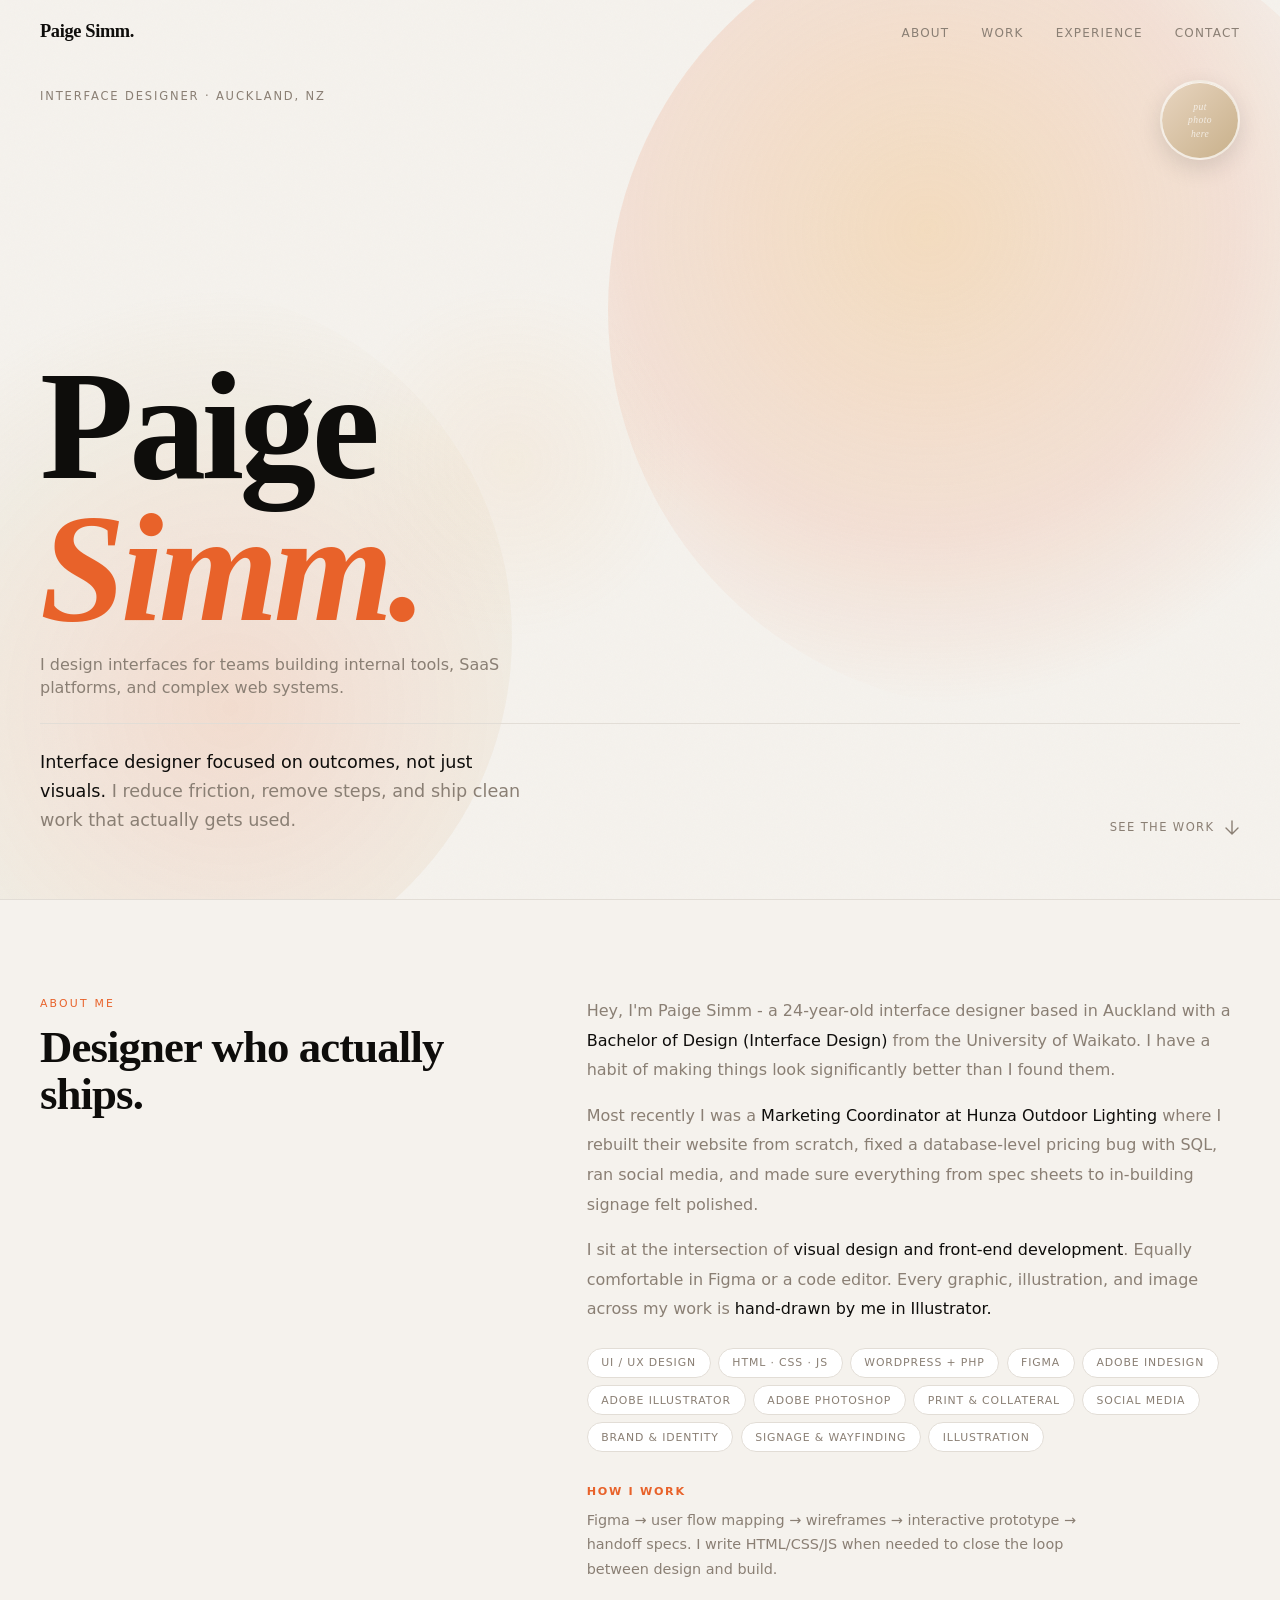
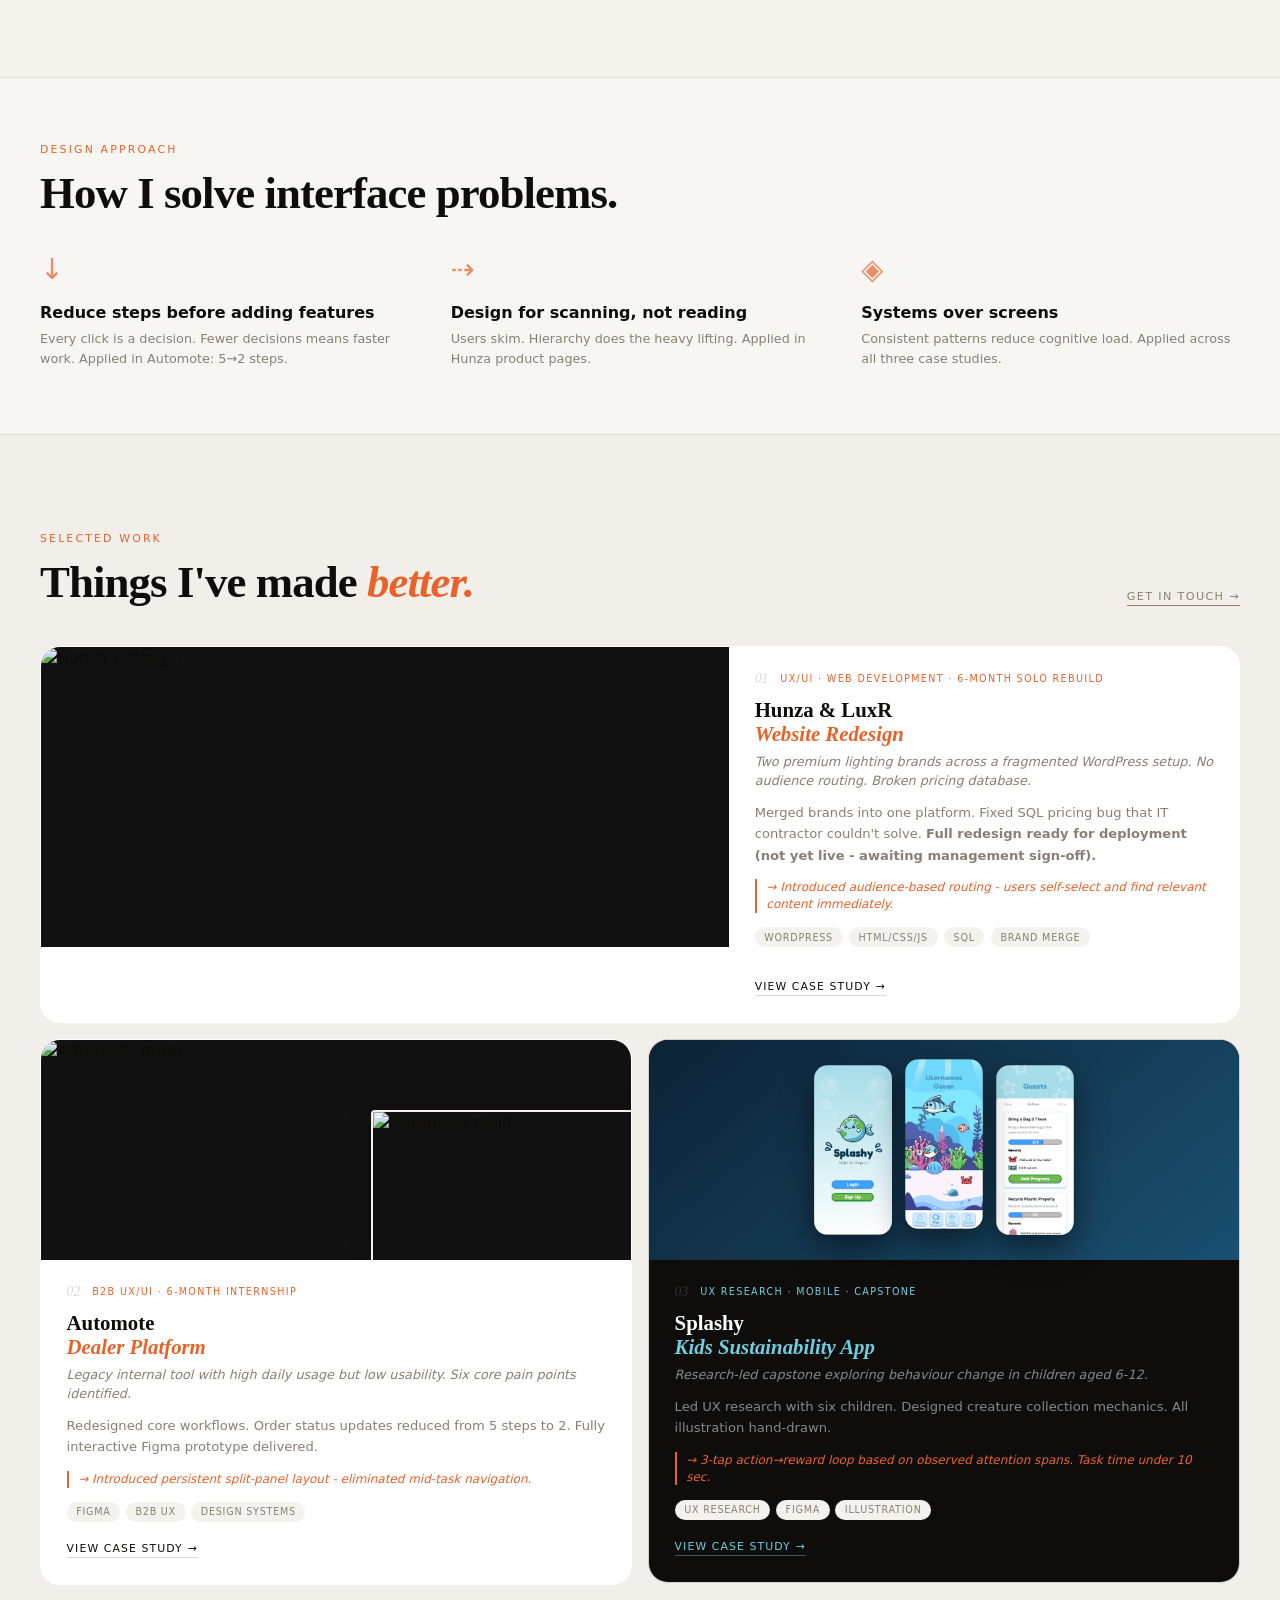
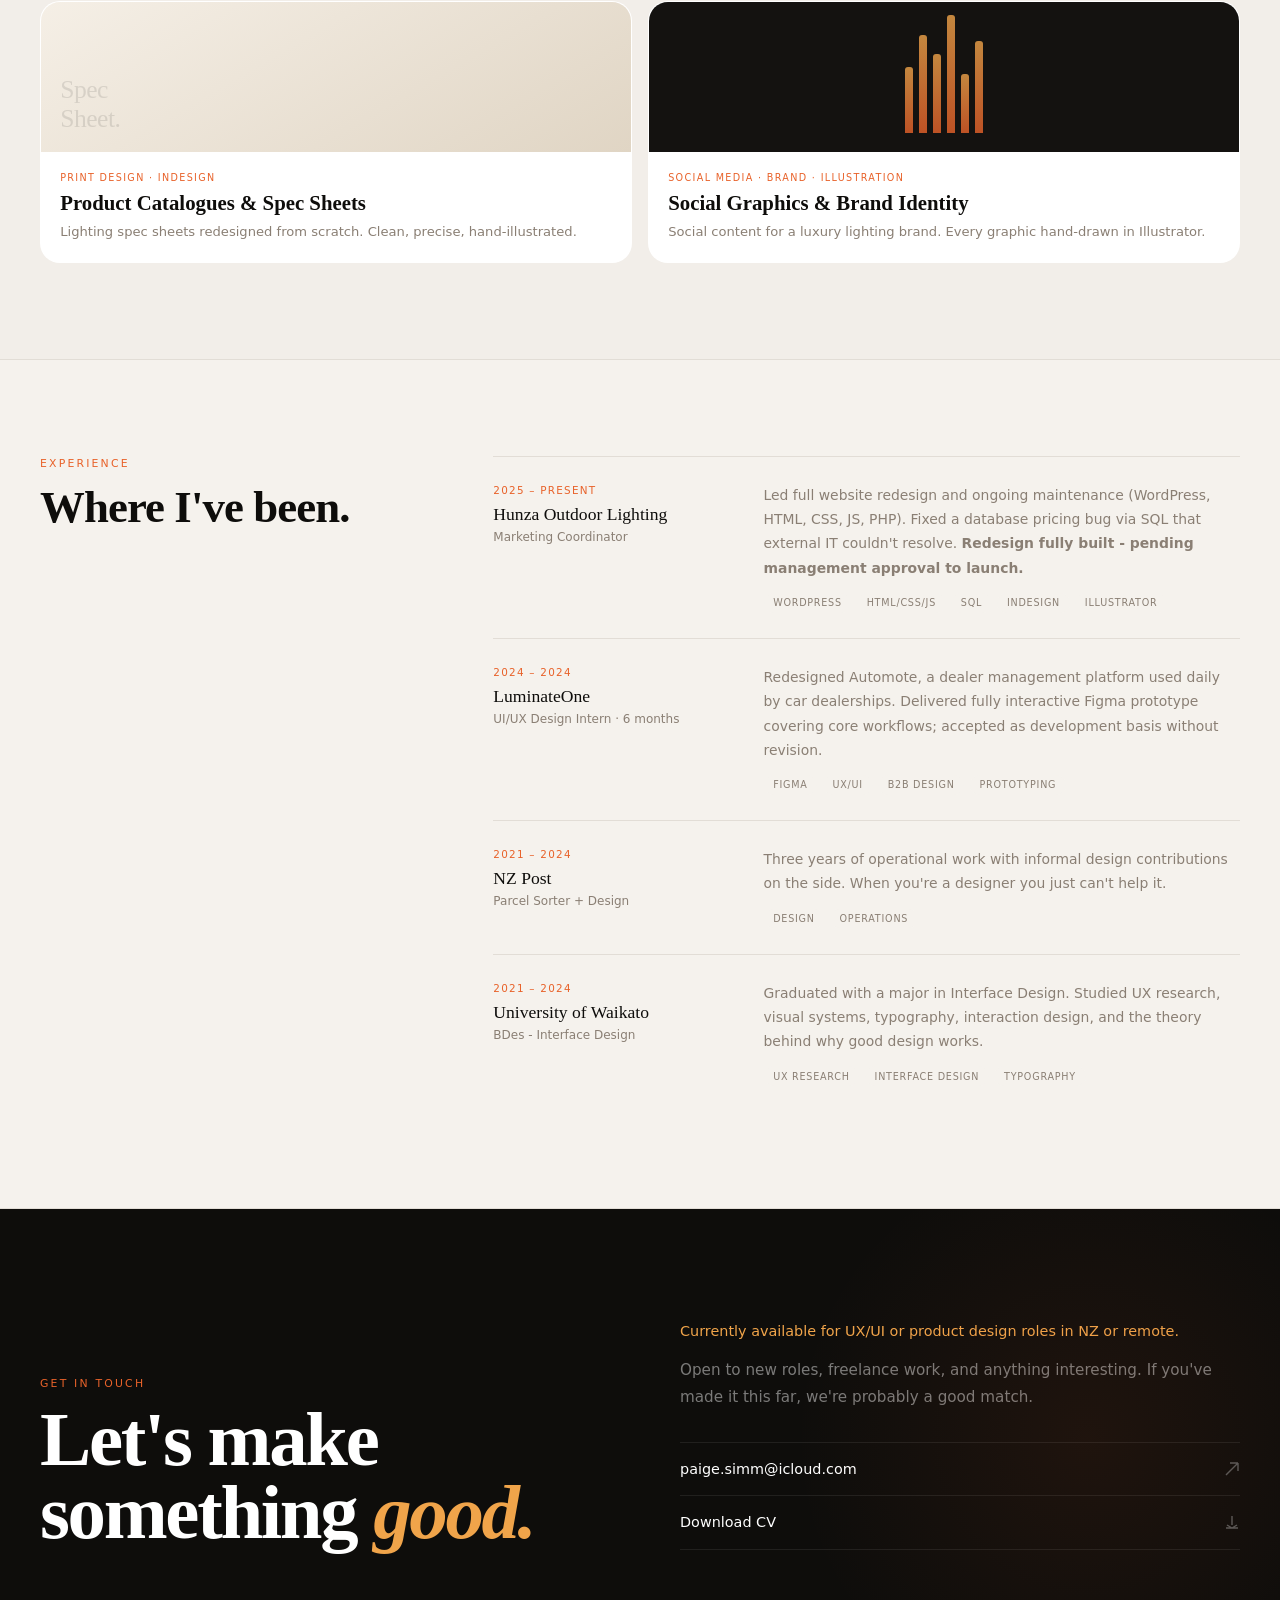
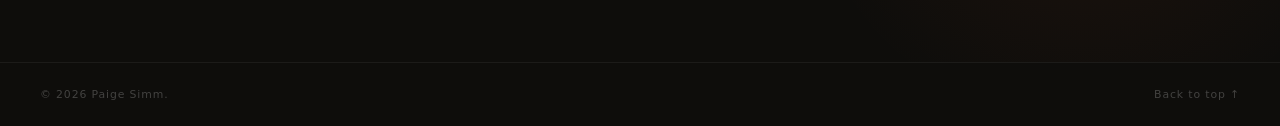
==== commit 2ef06d79: "Update index.html" ====
--- a/index.html
+++ b/index.html
@@ -6,6 +6,7 @@
   <title>Paige Simm - Interface Designer</title>
   <link href="https://api.fontshare.com/v2/css?f[]=clash-display@400,500,600,700&f[]=cabinet-grotesk@300,400,500,700&display=swap" rel="stylesheet">
   <link rel="stylesheet" href="style.css">
+  <link rel="icon" type="image/svg+xml" href="favicon.svg">
 </head>
 <body>
 
@@ -19,7 +20,7 @@
       <li><a href="#experience">Experience</a></li>
       <li><a href="#contact">Contact</a></li>
     </ul>
-    <a href="#contact" class="hire-btn">Hire me</a>
+ 
     <button class="hamburger" id="hamburger" aria-label="Menu">
       <span></span><span></span><span></span>
     </button>
@@ -40,7 +41,7 @@
 
     <div class="hero-top">
       <span class="hero-tag">Interface Designer · Auckland, NZ</span>
-      <span class="available-badge"><span class="dot-pulse"></span> Open to work</span>
+      
     </div>
 
     <div class="hero-extras">
@@ -262,8 +263,8 @@
       </div>
       <div>
         <div class="reveal exp-item"><div><div class="exp-date">2025 – Present</div><div class="exp-company">Hunza Outdoor Lighting</div><div class="exp-role">Marketing Coordinator</div></div><div><div class="exp-desc">Led full website redesign and ongoing maintenance (WordPress, HTML, CSS, JS, PHP). Fixed a database pricing bug via SQL that external IT couldn't resolve. <strong>Redesign fully built - pending management approval to launch.</strong></div><div class="exp-tags"><span class="exp-tag">WordPress</span><span class="exp-tag">HTML/CSS/JS</span><span class="exp-tag">SQL</span><span class="exp-tag">InDesign</span><span class="exp-tag">Illustrator</span></div></div></div>
-        <div class="reveal exp-item" style="transition-delay: 80ms"><div><div class="exp-date">2023 – 2024</div><div class="exp-company">LuminateOne</div><div class="exp-role">UI/UX Design Intern · 6 months</div></div><div><div class="exp-desc">Redesigned Automote, a dealer management platform used daily by car dealerships. Delivered fully interactive Figma prototype covering core workflows; accepted as development basis without revision.</div><div class="exp-tags"><span class="exp-tag">Figma</span><span class="exp-tag">UX/UI</span><span class="exp-tag">B2B Design</span><span class="exp-tag">Prototyping</span></div></div></div>
-        <div class="reveal exp-item" style="transition-delay: 160ms"><div><div class="exp-date">2019 – 2022</div><div class="exp-company">NZ Post</div><div class="exp-role">Parcel Sorter + Design</div></div><div><div class="exp-desc">Three years of operational work with informal design contributions on the side. When you're a designer you just can't help it.</div><div class="exp-tags"><span class="exp-tag">Design</span><span class="exp-tag">Operations</span></div></div></div>
+        <div class="reveal exp-item" style="transition-delay: 80ms"><div><div class="exp-date">2024 – 2024</div><div class="exp-company">LuminateOne</div><div class="exp-role">UI/UX Design Intern · 6 months</div></div><div><div class="exp-desc">Redesigned Automote, a dealer management platform used daily by car dealerships. Delivered fully interactive Figma prototype covering core workflows; accepted as development basis without revision.</div><div class="exp-tags"><span class="exp-tag">Figma</span><span class="exp-tag">UX/UI</span><span class="exp-tag">B2B Design</span><span class="exp-tag">Prototyping</span></div></div></div>
+        <div class="reveal exp-item" style="transition-delay: 160ms"><div><div class="exp-date">2021 – 2024</div><div class="exp-company">NZ Post</div><div class="exp-role">Parcel Sorter + Design</div></div><div><div class="exp-desc">Three years of operational work with informal design contributions on the side. When you're a designer you just can't help it.</div><div class="exp-tags"><span class="exp-tag">Design</span><span class="exp-tag">Operations</span></div></div></div>
         <div class="reveal exp-item" style="transition-delay: 240ms"><div><div class="exp-date">2021 – 2024</div><div class="exp-company">University of Waikato</div><div class="exp-role">BDes - Interface Design</div></div><div><div class="exp-desc">Graduated with a major in Interface Design. Studied UX research, visual systems, typography, interaction design, and the theory behind why good design works.</div><div class="exp-tags"><span class="exp-tag">UX Research</span><span class="exp-tag">Interface Design</span><span class="exp-tag">Typography</span></div></div></div>
       </div>
     </div>
